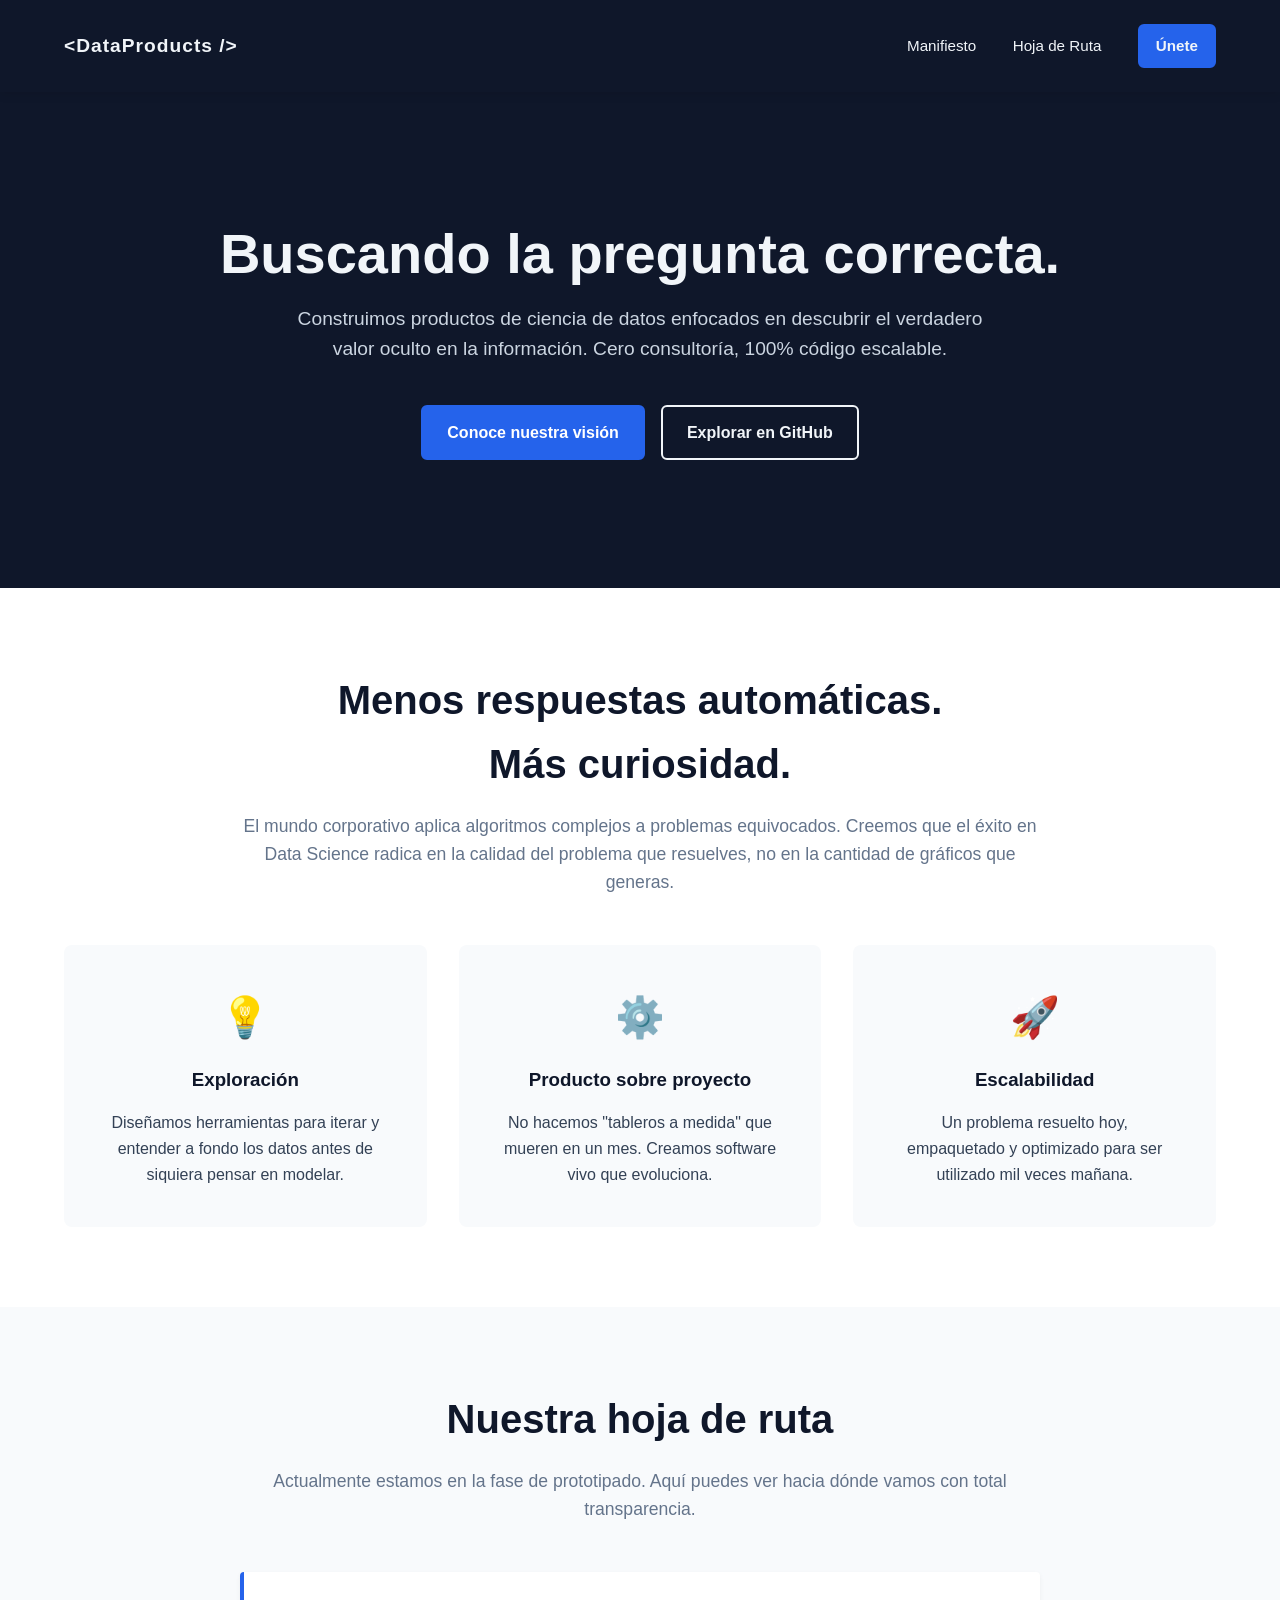
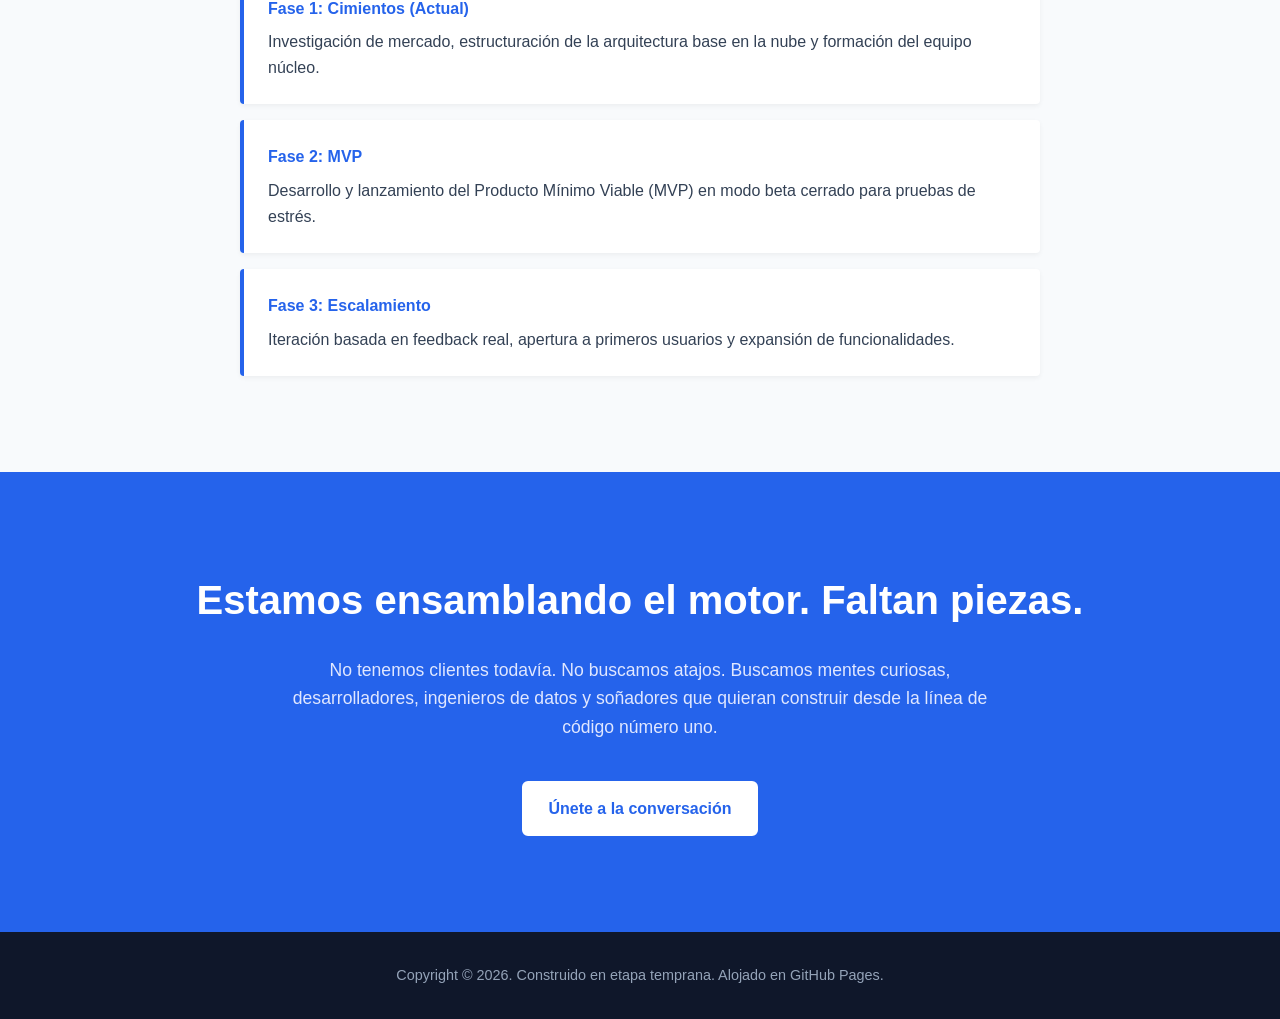
==== index.html @ c8edd6c8 "Add initial HTML structure for website Initial commit of the HTML structure for the Data Science Pro" ====
<!DOCTYPE html>
<html lang="es">
<head>
    <meta charset="UTF-8">
    <meta name="viewport" content="width=device-width, initial-scale=1.0">
    <title>Buscando la pregunta correcta | Data Science Products</title>
    <style>
        /* Variables de colores y fuentes */
        :root {
            --primary-color: #2563eb; /* Azul tech */
            --primary-hover: #1d4ed8;
            --dark-bg: #0f172a;
            --light-bg: #f8fafc;
            --text-main: #334155;
            --text-light: #f1f5f9;
            --font-family: 'Segoe UI', Roboto, Helvetica, Arial, sans-serif;
        }

        /* Reseteo básico */
        * {
            margin: 0;
            padding: 0;
            box-sizing: border-box;
        }

        body {
            font-family: var(--font-family);
            color: var(--text-main);
            line-height: 1.6;
            scroll-behavior: smooth;
        }

        /* Navegación */
        nav {
            display: flex;
            justify-content: space-between;
            align-items: center;
            padding: 1.5rem 5%;
            background-color: var(--dark-bg);
            color: var(--text-light);
            position: sticky;
            top: 0;
            z-index: 1000;
            box-shadow: 0 2px 10px rgba(0,0,0,0.1);
        }

        .logo {
            font-weight: 700;
            font-size: 1.2rem;
            letter-spacing: 1px;
        }

        .nav-links a {
            color: var(--text-light);
            text-decoration: none;
            margin-left: 2rem;
            font-size: 0.95rem;
            transition: color 0.3s ease;
        }

        .nav-links a:hover {
            color: var(--primary-color);
        }

        /* Botones */
        .btn {
            display: inline-block;
            padding: 0.8rem 1.5rem;
            border-radius: 6px;
            text-decoration: none;
            font-weight: 600;
            transition: all 0.3s ease;
        }

        .btn-primary {
            background-color: var(--primary-color);
            color: white;
            border: 2px solid var(--primary-color);
        }

        .btn-primary:hover {
            background-color: var(--primary-hover);
            border-color: var(--primary-hover);
        }

        .btn-outline {
            background-color: transparent;
            color: var(--text-light);
            border: 2px solid var(--text-light);
        }

        .btn-outline:hover {
            background-color: var(--text-light);
            color: var(--dark-bg);
        }

        /* Hero Section */
        .hero {
            background-color: var(--dark-bg);
            color: var(--text-light);
            padding: 8rem 5%;
            text-align: center;
        }

        .hero h1 {
            font-size: 3.5rem;
            margin-bottom: 1rem;
            line-height: 1.2;
        }

        .hero p {
            font-size: 1.2rem;
            color: #cbd5e1;
            max-width: 700px;
            margin: 0 auto 2.5rem;
        }

        .hero-buttons {
            display: flex;
            justify-content: center;
            gap: 1rem;
        }

        /* Secciones Generales */
        section {
            padding: 5rem 5%;
        }

        .section-title {
            text-align: center;
            font-size: 2.5rem;
            margin-bottom: 1rem;
            color: var(--dark-bg);
        }

        .section-subtitle {
            text-align: center;
            max-width: 800px;
            margin: 0 auto 3rem;
            font-size: 1.1rem;
            color: #64748b;
        }

        /* Manifiesto (Grid) */
        .manifiesto-bg {
            background-color: white;
        }

        .grid-3 {
            display: grid;
            grid-template-columns: repeat(auto-fit, minmax(280px, 1fr));
            gap: 2rem;
            max-width: 1200px;
            margin: 0 auto;
        }

        .card {
            background-color: var(--light-bg);
            padding: 2.5rem;
            border-radius: 8px;
            text-align: center;
            transition: transform 0.3s ease;
        }

        .card:hover {
            transform: translateY(-5px);
        }

        .card-icon {
            font-size: 2.5rem;
            margin-bottom: 1rem;
        }

        .card h3 {
            margin-bottom: 1rem;
            color: var(--dark-bg);
        }

        /* Roadmap */
        .roadmap-bg {
            background-color: var(--light-bg);
        }

        .roadmap-container {
            max-width: 800px;
            margin: 0 auto;
        }

        .roadmap-item {
            background: white;
            padding: 1.5rem;
            margin-bottom: 1rem;
            border-left: 4px solid var(--primary-color);
            border-radius: 4px;
            box-shadow: 0 2px 5px rgba(0,0,0,0.05);
        }

        .roadmap-item h4 {
            color: var(--primary-color);
            margin-bottom: 0.5rem;
        }

        /* Unete / CTA Final */
        .unete {
            background-color: var(--primary-color);
            color: white;
            text-align: center;
            padding: 6rem 5%;
        }

        .unete h2 {
            font-size: 2.5rem;
            margin-bottom: 1.5rem;
            color: white;
        }

        .unete p {
            max-width: 700px;
            margin: 0 auto 2.5rem;
            font-size: 1.1rem;
            color: #e0e7ff;
        }

        .btn-white {
            background-color: white;
            color: var(--primary-color);
            border: 2px solid white;
        }

        .btn-white:hover {
            background-color: transparent;
            color: white;
        }

        /* Footer */
        footer {
            background-color: var(--dark-bg);
            color: #94a3b8;
            text-align: center;
            padding: 2rem 5%;
            font-size: 0.9rem;
        }

        /* Responsividad básica */
        @media (max-width: 768px) {
            .hero h1 { font-size: 2.5rem; }
            .nav-links { display: none; /* Simplificado para móvil en esta versión base */ }
            .hero-buttons { flex-direction: column; }
        }
    </style>
</head>
<body>

    <nav>
        <div class="logo">&lt;DataProducts /&gt;</div>
        <div class="nav-links">
            <a href="#manifiesto">Manifiesto</a>
            <a href="#roadmap">Hoja de Ruta</a>
            <a href="#unete" class="btn btn-primary" style="margin-left: 2rem; padding: 0.5rem 1rem;">Únete</a>
        </div>
    </nav>

    <header class="hero">
        <h1>Buscando la pregunta correcta.</h1>
        <p>Construimos productos de ciencia de datos enfocados en descubrir el verdadero valor oculto en la información. Cero consultoría, 100% código escalable.</p>
        <div class="hero-buttons">
            <a href="#manifiesto" class="btn btn-primary">Conoce nuestra visión</a>
            <a href="https://github.com/TU_USUARIO" target="_blank" class="btn btn-outline">Explorar en GitHub</a>
        </div>
    </header>

    <section id="manifiesto" class="manifiesto-bg">
        <h2 class="section-title">Menos respuestas automáticas.<br>Más curiosidad.</h2>
        <p class="section-subtitle">El mundo corporativo aplica algoritmos complejos a problemas equivocados. Creemos que el éxito en Data Science radica en la calidad del problema que resuelves, no en la cantidad de gráficos que generas.</p>
        
        <div class="grid-3">
            <div class="card">
                <div class="card-icon">💡</div>
                <h3>Exploración</h3>
                <p>Diseñamos herramientas para iterar y entender a fondo los datos antes de siquiera pensar en modelar.</p>
            </div>
            <div class="card">
                <div class="card-icon">⚙️</div>
                <h3>Producto sobre proyecto</h3>
                <p>No hacemos "tableros a medida" que mueren en un mes. Creamos software vivo que evoluciona.</p>
            </div>
            <div class="card">
                <div class="card-icon">🚀</div>
                <h3>Escalabilidad</h3>
                <p>Un problema resuelto hoy, empaquetado y optimizado para ser utilizado mil veces mañana.</p>
            </div>
        </div>
    </section>

    <section id="roadmap" class="roadmap-bg">
        <h2 class="section-title">Nuestra hoja de ruta</h2>
        <p class="section-subtitle">Actualmente estamos en la fase de prototipado. Aquí puedes ver hacia dónde vamos con total transparencia.</p>
        
        <div class="roadmap-container">
            <div class="roadmap-item">
                <h4>Fase 1: Cimientos (Actual)</h4>
                <p>Investigación de mercado, estructuración de la arquitectura base en la nube y formación del equipo núcleo.</p>
            </div>
            <div class="roadmap-item">
                <h4>Fase 2: MVP</h4>
                <p>Desarrollo y lanzamiento del Producto Mínimo Viable (MVP) en modo beta cerrado para pruebas de estrés.</p>
            </div>
            <div class="roadmap-item">
                <h4>Fase 3: Escalamiento</h4>
                <p>Iteración basada en feedback real, apertura a primeros usuarios y expansión de funcionalidades.</p>
            </div>
        </div>
    </section>

    <section id="unete" class="unete">
        <h2>Estamos ensamblando el motor. Faltan piezas.</h2>
        <p>No tenemos clientes todavía. No buscamos atajos. Buscamos mentes curiosas, desarrolladores, ingenieros de datos y soñadores que quieran construir desde la línea de código número uno.</p>
        <a href="mailto:tu-correo@ejemplo.com" class="btn btn-white">Únete a la conversación</a>
    </section>

    <footer>
        <p>Copyright &copy; 2026. Construido en etapa temprana. Alojado en GitHub Pages.</p>
    </footer>

</body>
</html>
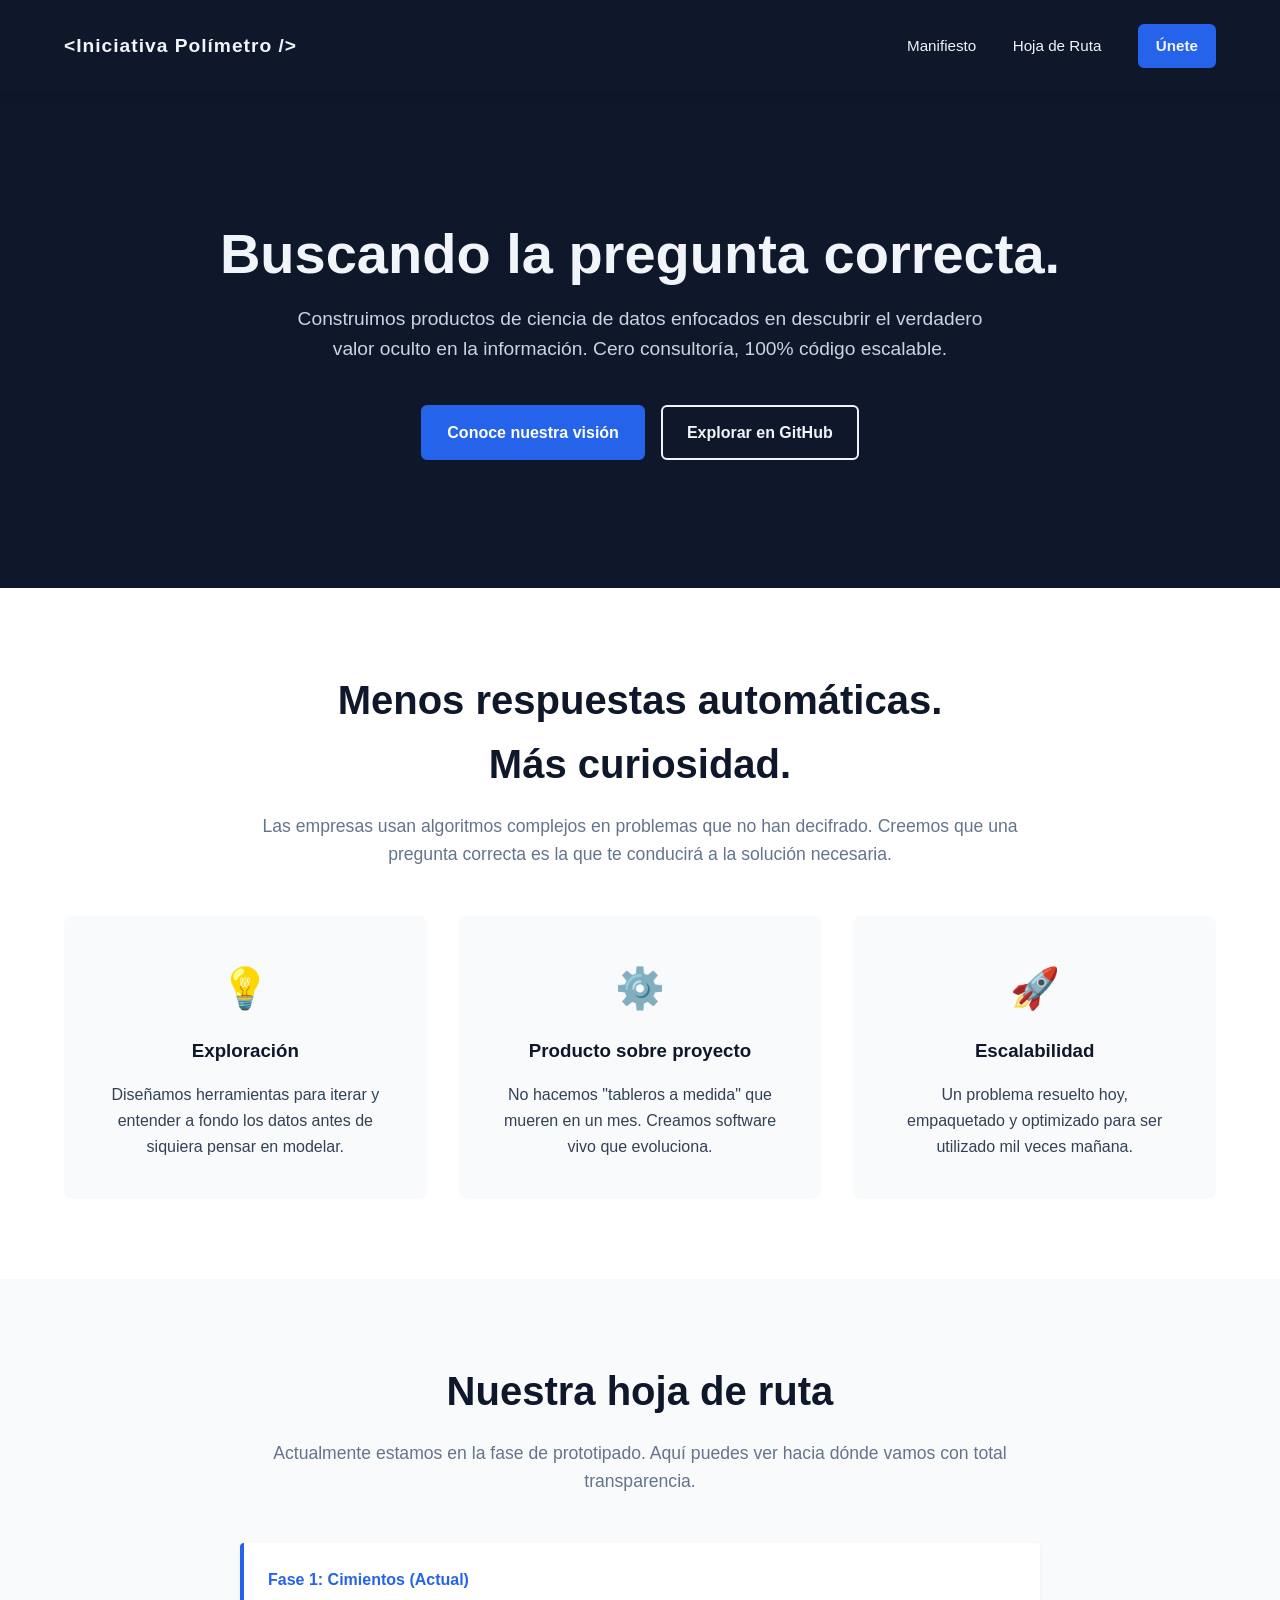
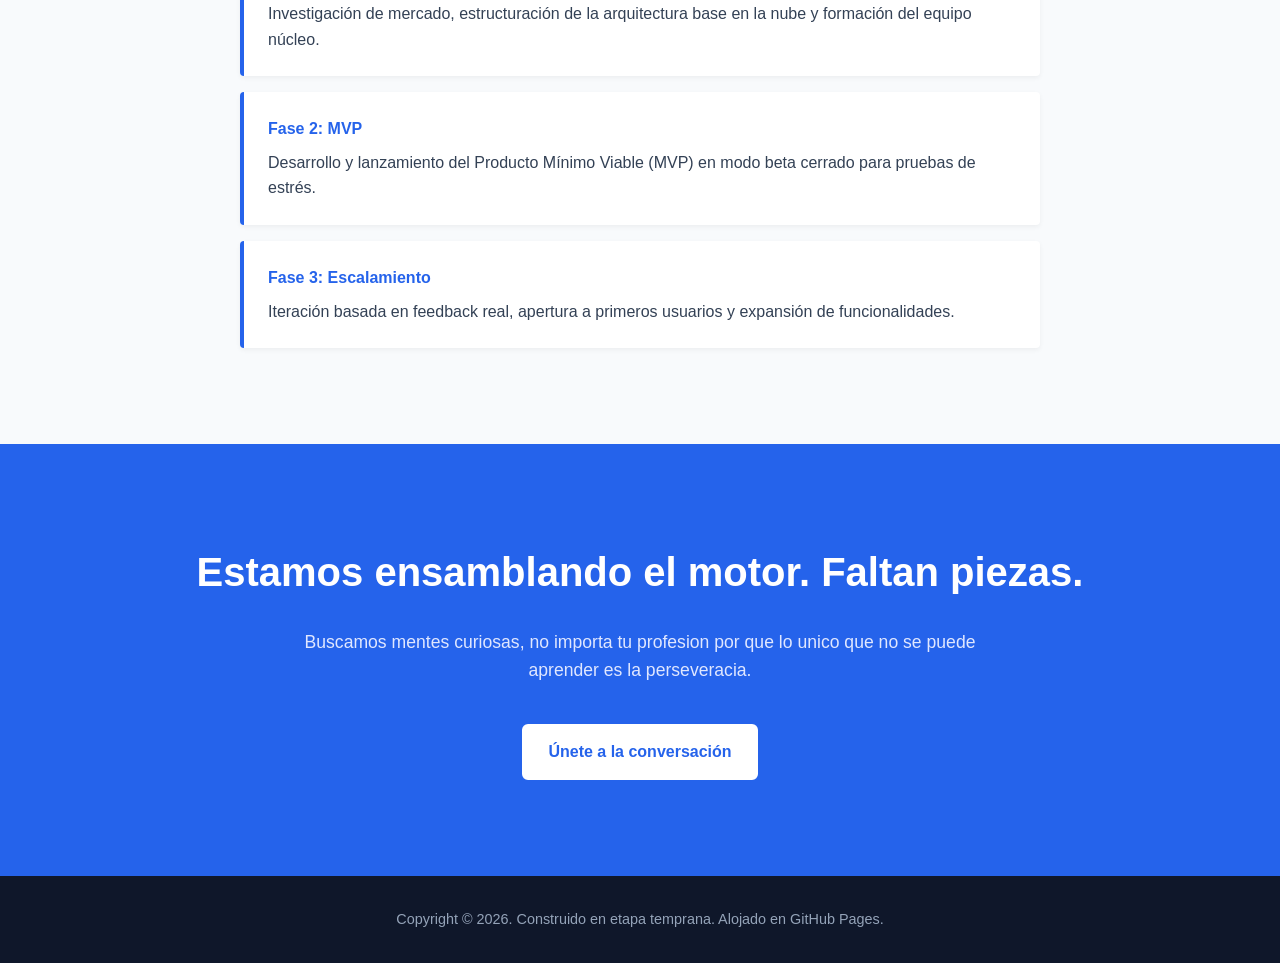
==== commit 8f405ecf: "Revise content in index.html for clarity Updated text in the logo and sections to improve clarity an" ====
--- a/index.html
+++ b/index.html
@@ -252,7 +252,7 @@
 <body>
 
     <nav>
-        <div class="logo">&lt;DataProducts /&gt;</div>
+        <div class="logo">&lt;Iniciativa Pol&iacutemetro /&gt;</div>
         <div class="nav-links">
             <a href="#manifiesto">Manifiesto</a>
             <a href="#roadmap">Hoja de Ruta</a>
@@ -271,7 +271,7 @@
 
     <section id="manifiesto" class="manifiesto-bg">
         <h2 class="section-title">Menos respuestas automáticas.<br>Más curiosidad.</h2>
-        <p class="section-subtitle">El mundo corporativo aplica algoritmos complejos a problemas equivocados. Creemos que el éxito en Data Science radica en la calidad del problema que resuelves, no en la cantidad de gráficos que generas.</p>
+        <p class="section-subtitle">Las empresas usan algoritmos complejos en problemas que no han decifrado. Creemos que una pregunta correcta es la que te conducirá a la solución necesaria.</p>
         
         <div class="grid-3">
             <div class="card">
@@ -314,7 +314,7 @@
 
     <section id="unete" class="unete">
         <h2>Estamos ensamblando el motor. Faltan piezas.</h2>
-        <p>No tenemos clientes todavía. No buscamos atajos. Buscamos mentes curiosas, desarrolladores, ingenieros de datos y soñadores que quieran construir desde la línea de código número uno.</p>
+        <p>Buscamos mentes curiosas, no importa tu profesion por que lo unico que no se puede aprender es la perseveracia.</p>
         <a href="mailto:tu-correo@ejemplo.com" class="btn btn-white">Únete a la conversación</a>
     </section>
 
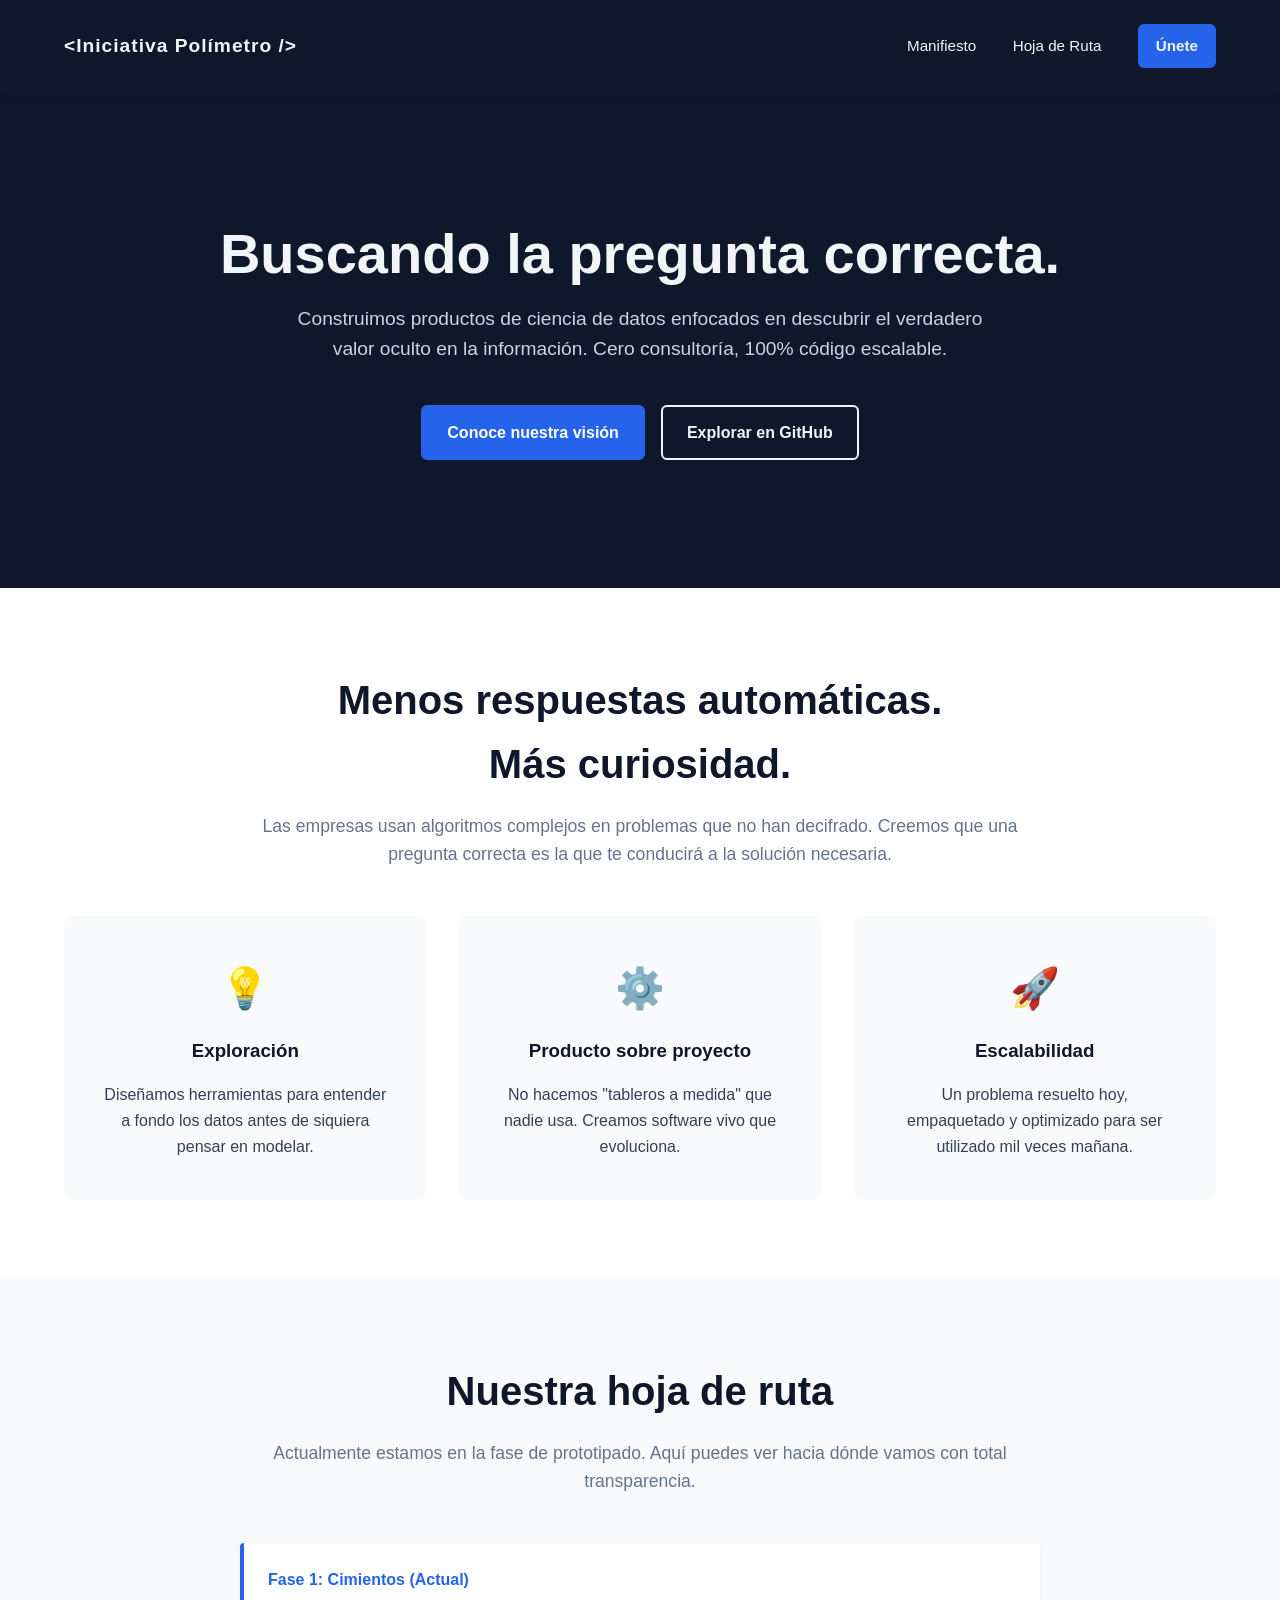
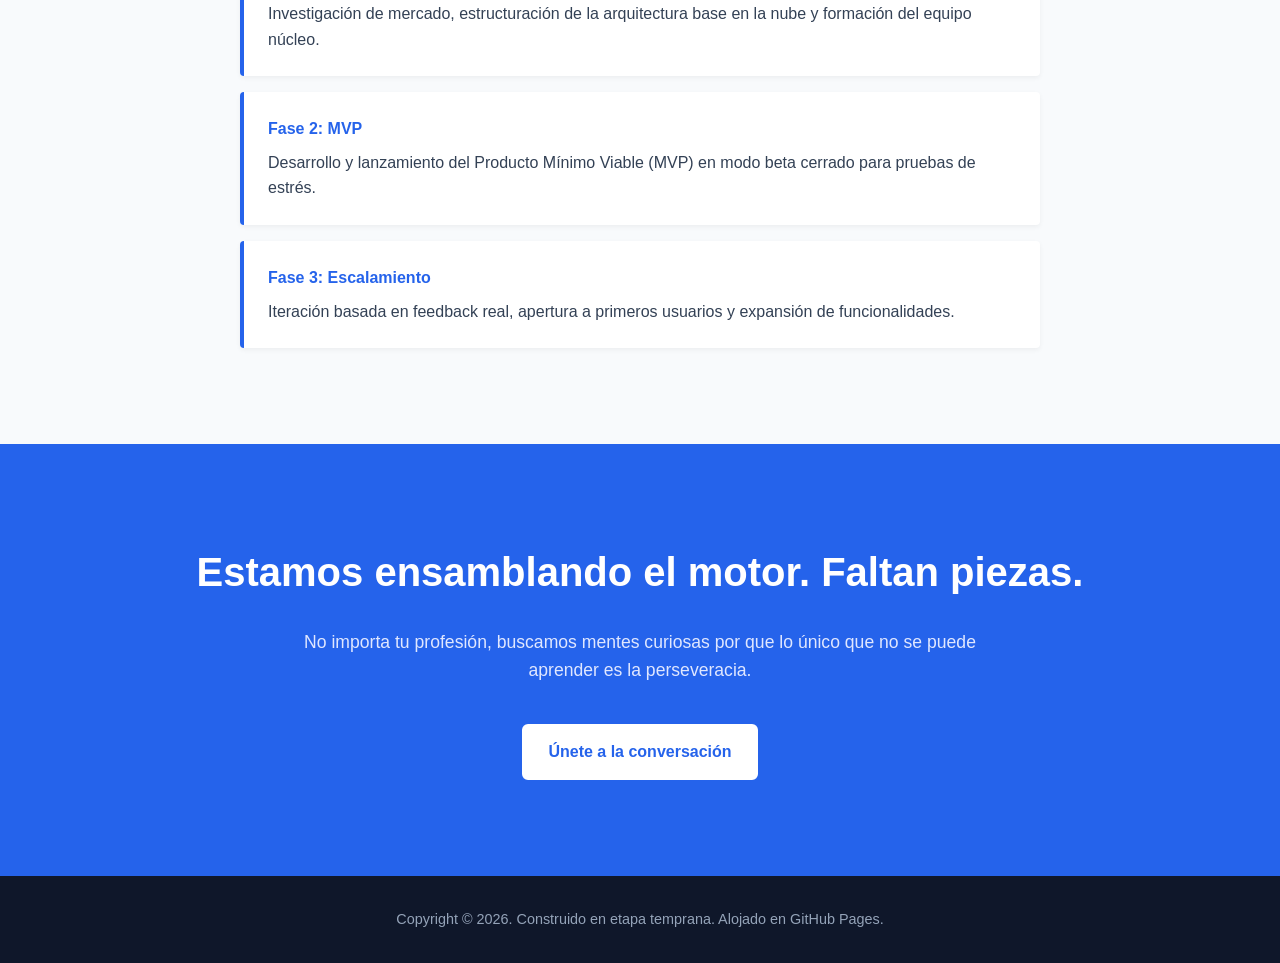
==== commit 40b96659: "Refine text in index.html for clarity and accuracy" ====
--- a/index.html
+++ b/index.html
@@ -1,6 +1,18 @@
 <!DOCTYPE html>
 <html lang="es">
 <head>
+
+<!-- Google tag (gtag.js) -->
+<script async src="https://www.googletagmanager.com/gtag/js?id=G-HH0W14NTWF"></script>
+<script>
+  window.dataLayer = window.dataLayer || [];
+  function gtag(){dataLayer.push(arguments);}
+  gtag('js', new Date());
+
+  gtag('config', 'G-HH0W14NTWF');
+</script>
+
+    
     <meta charset="UTF-8">
     <meta name="viewport" content="width=device-width, initial-scale=1.0">
     <title>Buscando la pregunta correcta | Data Science Products</title>
@@ -277,12 +289,12 @@
             <div class="card">
                 <div class="card-icon">💡</div>
                 <h3>Exploración</h3>
-                <p>Diseñamos herramientas para iterar y entender a fondo los datos antes de siquiera pensar en modelar.</p>
+                <p>Diseñamos herramientas para entender a fondo los datos antes de siquiera pensar en modelar.</p>
             </div>
             <div class="card">
                 <div class="card-icon">⚙️</div>
                 <h3>Producto sobre proyecto</h3>
-                <p>No hacemos "tableros a medida" que mueren en un mes. Creamos software vivo que evoluciona.</p>
+                <p>No hacemos "tableros a medida" que nadie usa. Creamos software vivo que evoluciona.</p>
             </div>
             <div class="card">
                 <div class="card-icon">🚀</div>
@@ -314,8 +326,8 @@
 
     <section id="unete" class="unete">
         <h2>Estamos ensamblando el motor. Faltan piezas.</h2>
-        <p>Buscamos mentes curiosas, no importa tu profesion por que lo unico que no se puede aprender es la perseveracia.</p>
-        <a href="mailto:tu-correo@ejemplo.com" class="btn btn-white">Únete a la conversación</a>
+        <p>No importa tu profesión, buscamos mentes curiosas por que lo único que no se puede aprender es la perseveracia.</p>
+        <a href="mailto:iniciativa.polimetro@gmail.com" class="btn btn-white">Únete a la conversación</a>
     </section>
 
     <footer>
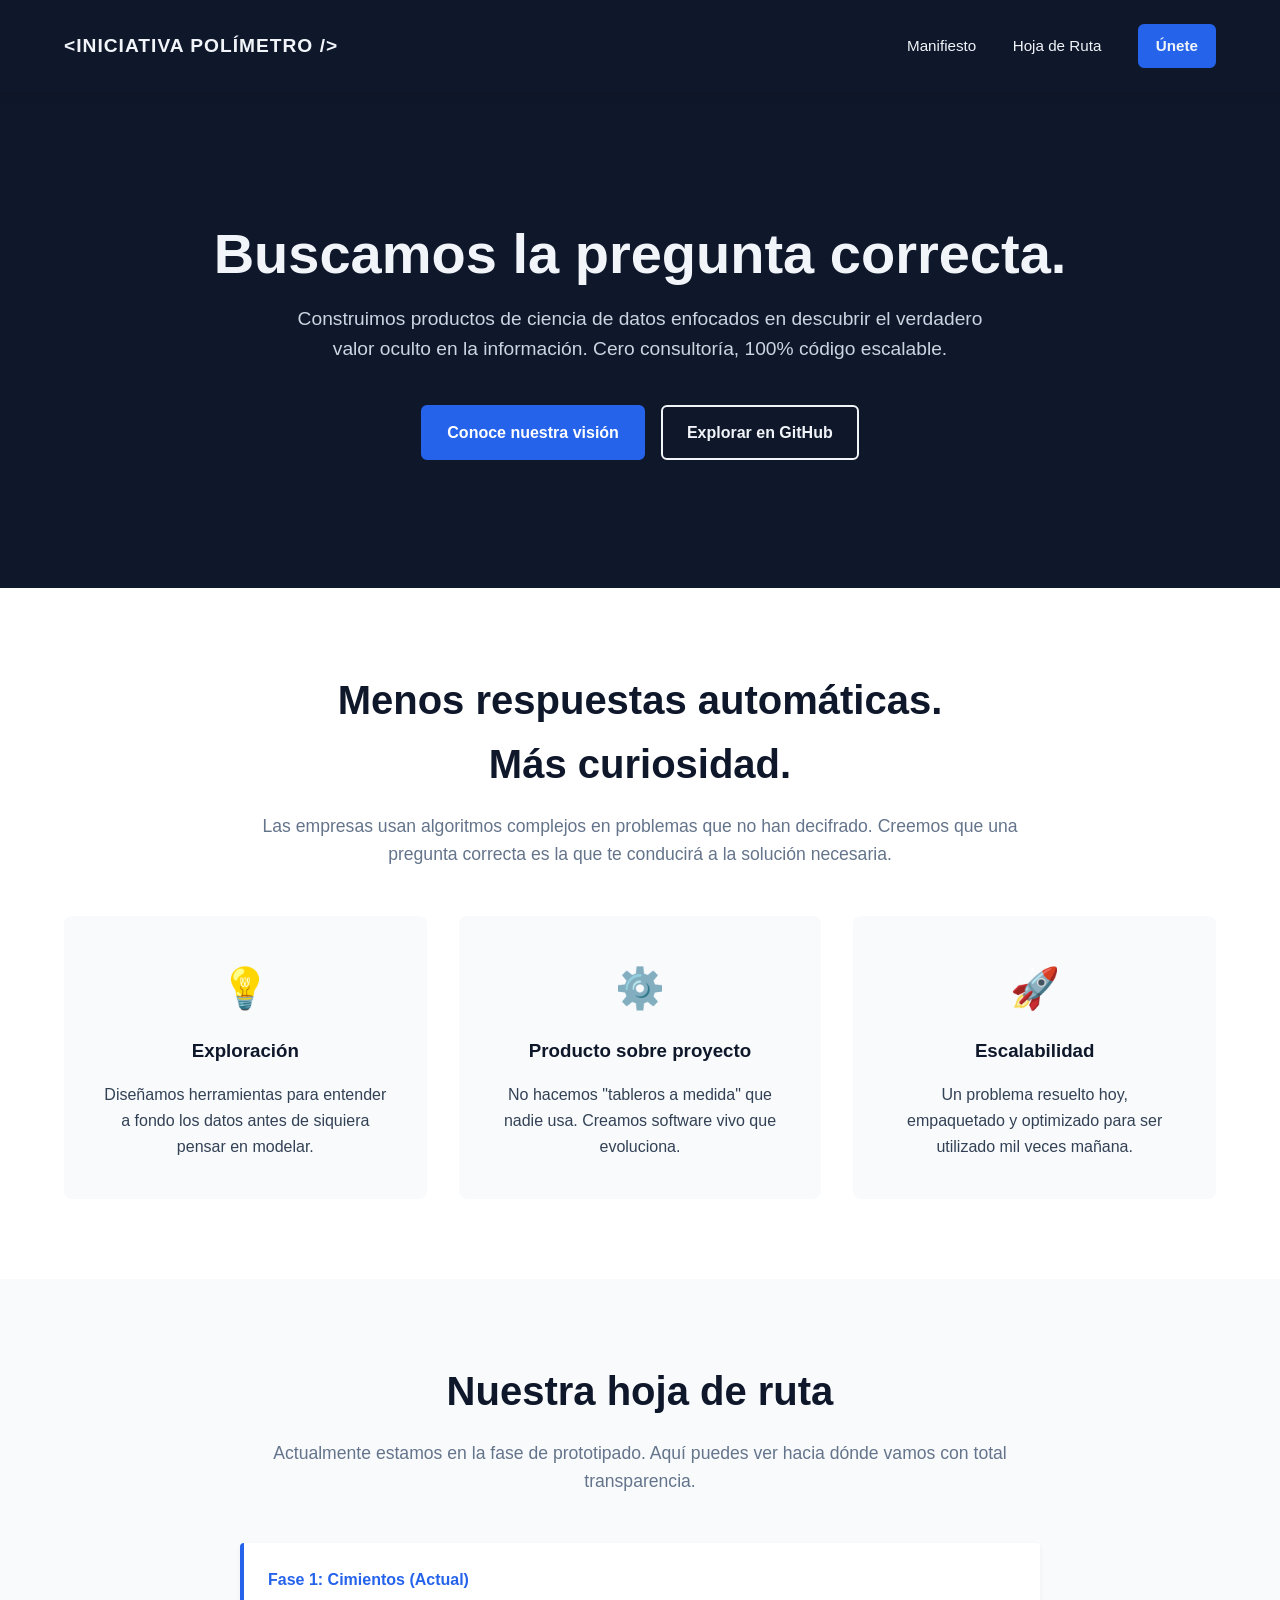
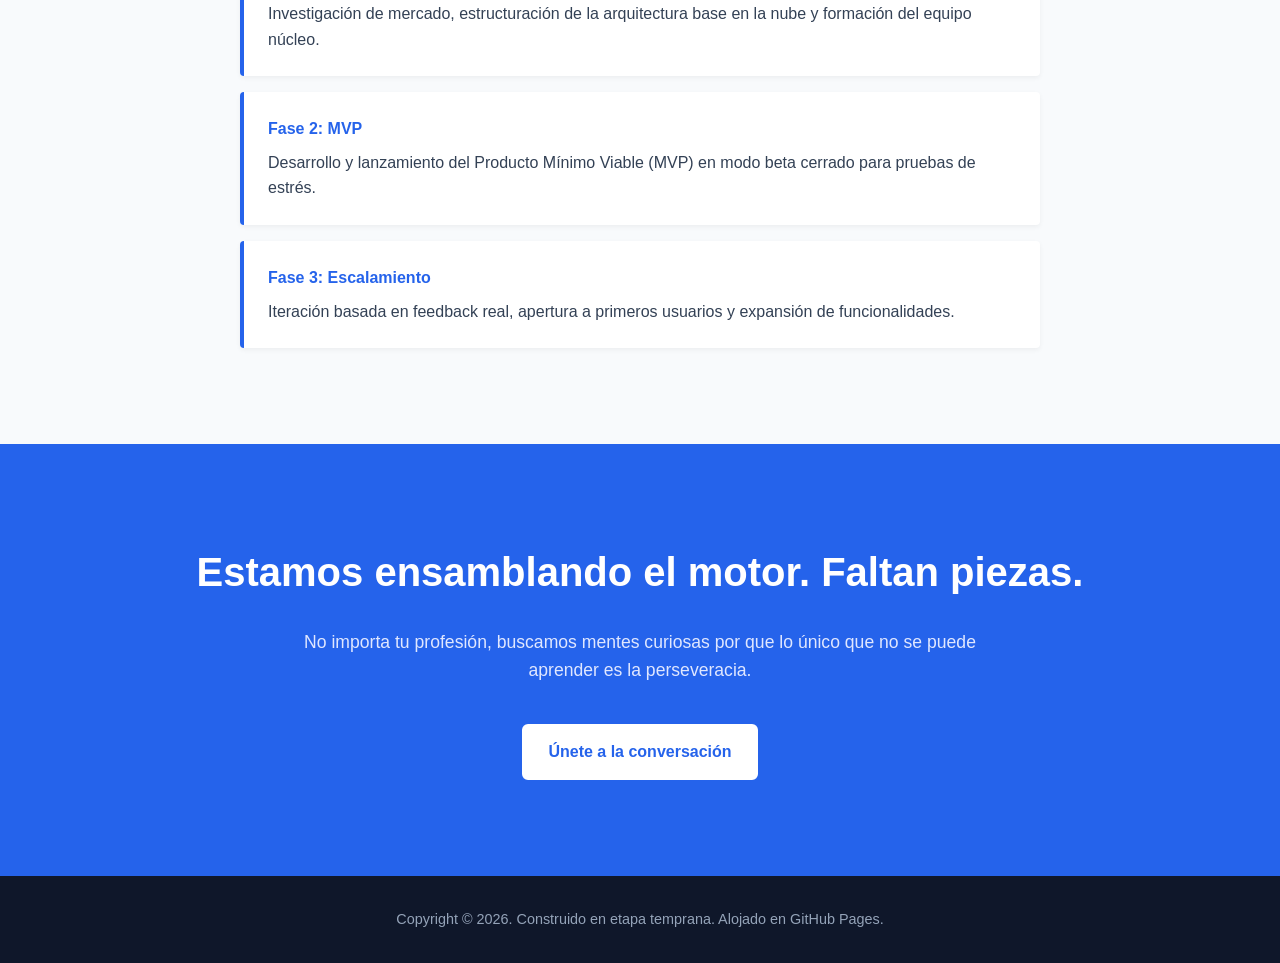
==== commit 167708e6: "Update logo text and header message" ====
--- a/index.html
+++ b/index.html
@@ -264,7 +264,7 @@
 <body>
 
     <nav>
-        <div class="logo">&lt;Iniciativa Pol&iacutemetro /&gt;</div>
+        <div class="logo">&lt;INICIATIVA POLÍMETRO /&gt;</div>
         <div class="nav-links">
             <a href="#manifiesto">Manifiesto</a>
             <a href="#roadmap">Hoja de Ruta</a>
@@ -273,7 +273,7 @@
     </nav>
 
     <header class="hero">
-        <h1>Buscando la pregunta correcta.</h1>
+        <h1>Buscamos la pregunta correcta.</h1>
         <p>Construimos productos de ciencia de datos enfocados en descubrir el verdadero valor oculto en la información. Cero consultoría, 100% código escalable.</p>
         <div class="hero-buttons">
             <a href="#manifiesto" class="btn btn-primary">Conoce nuestra visión</a>
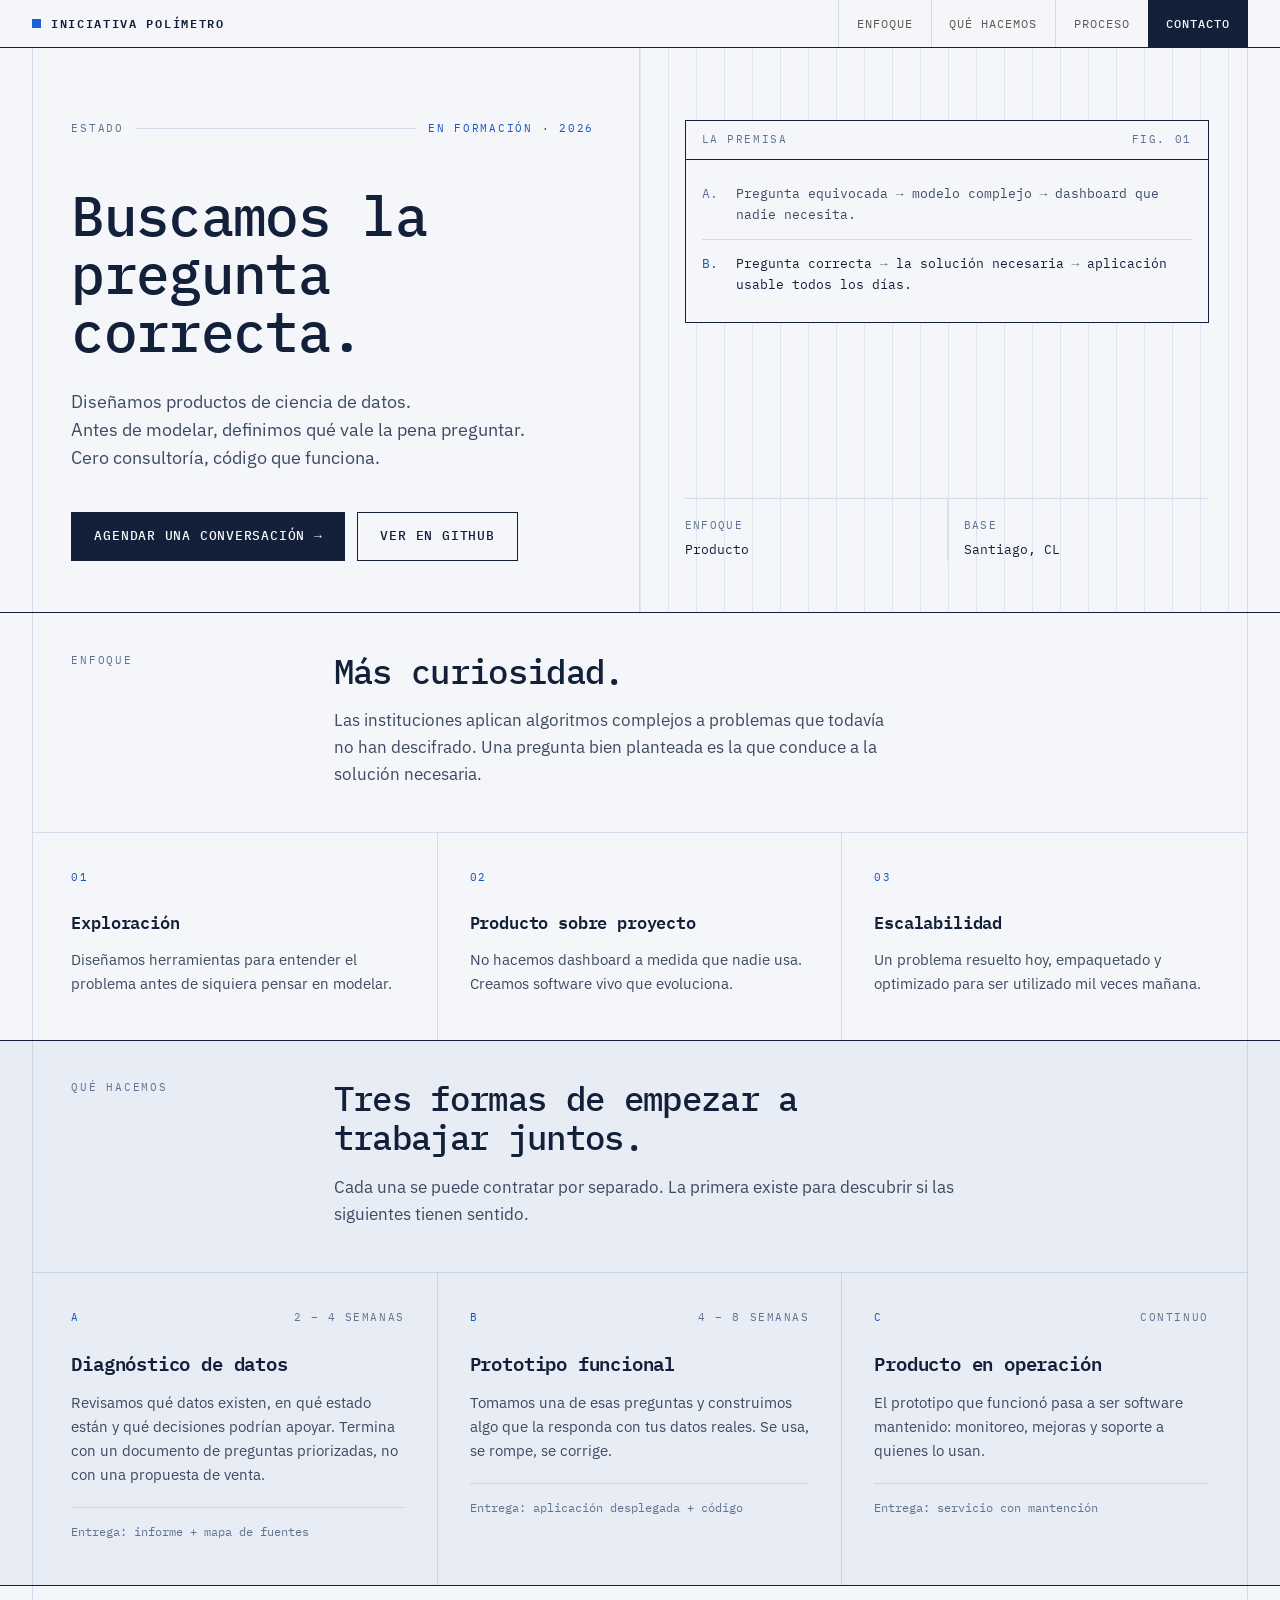
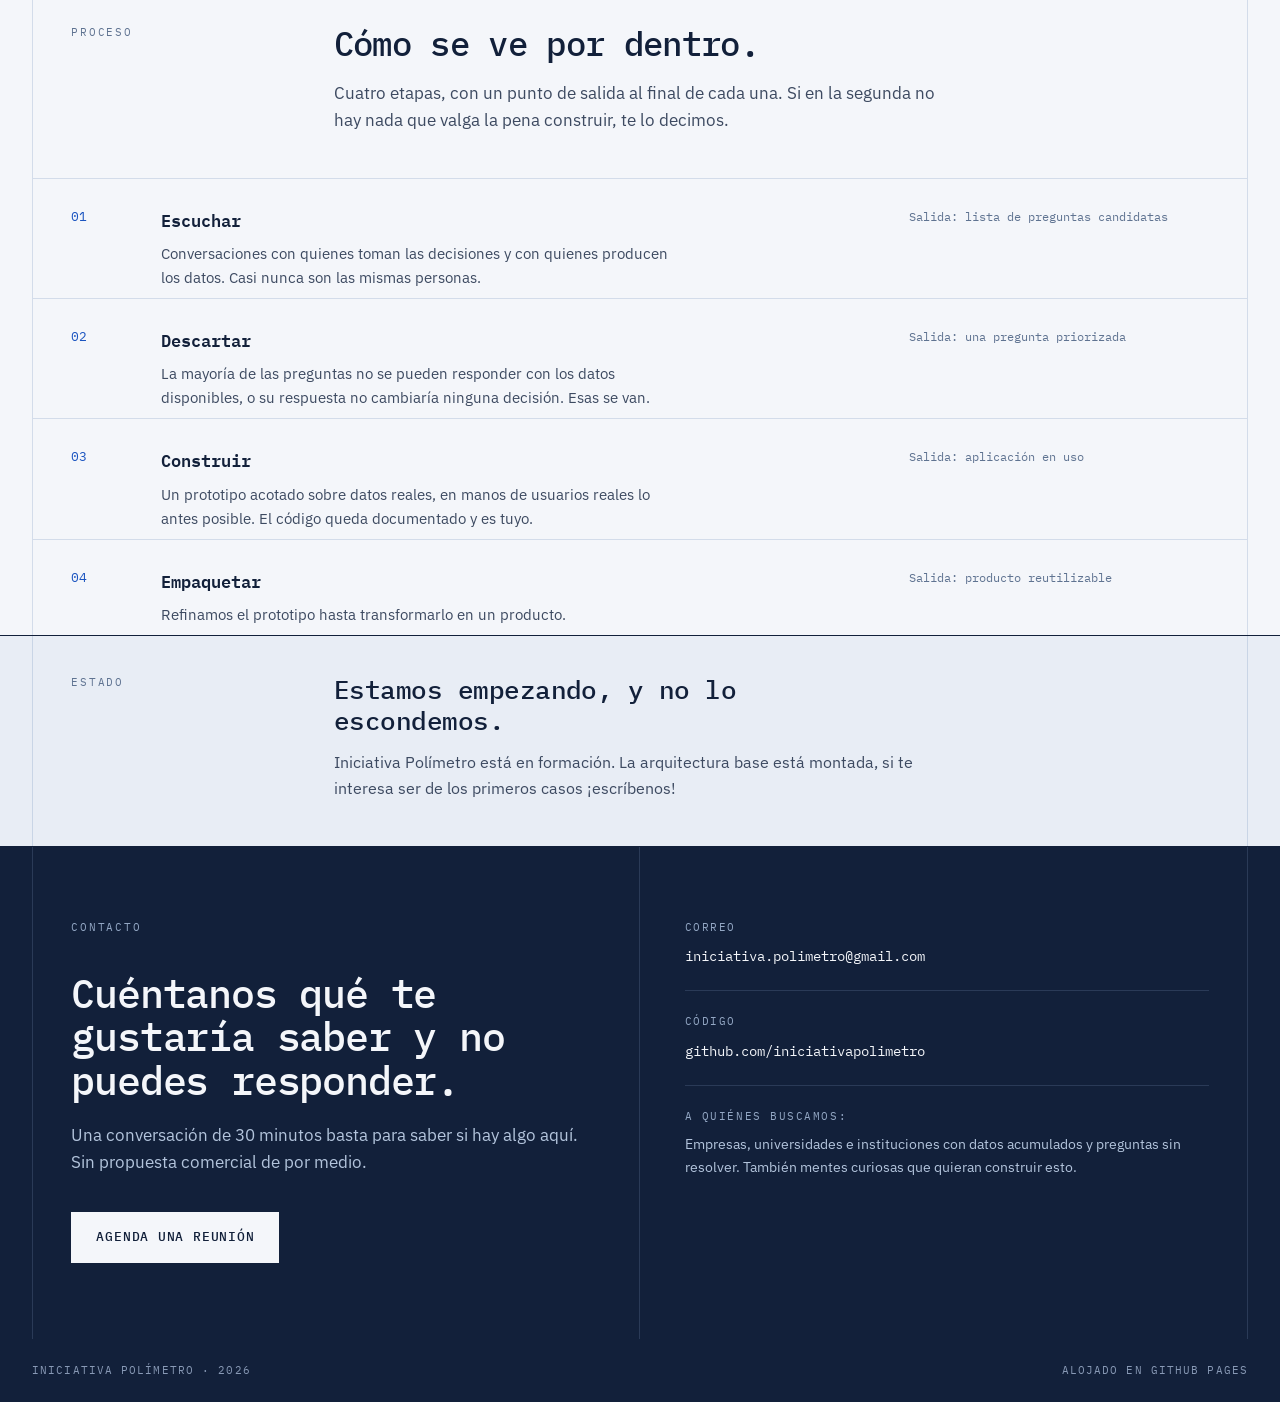
==== commit 780b3644: "Cambio de versión" ====
--- a/index.html
+++ b/index.html
@@ -1,338 +1,399 @@
 <!DOCTYPE html>
-<html lang="es">
+<html>
 <head>
-
-<!-- Google tag (gtag.js) -->
-<script async src="https://www.googletagmanager.com/gtag/js?id=G-HH0W14NTWF"></script>
-<script>
-  window.dataLayer = window.dataLayer || [];
-  function gtag(){dataLayer.push(arguments);}
-  gtag('js', new Date());
-
-  gtag('config', 'G-HH0W14NTWF');
-</script>
-
-    
-    <meta charset="UTF-8">
-    <meta name="viewport" content="width=device-width, initial-scale=1.0">
-    <title>Buscando la pregunta correcta | Data Science Products</title>
-    <style>
-        /* Variables de colores y fuentes */
-        :root {
-            --primary-color: #2563eb; /* Azul tech */
-            --primary-hover: #1d4ed8;
-            --dark-bg: #0f172a;
-            --light-bg: #f8fafc;
-            --text-main: #334155;
-            --text-light: #f1f5f9;
-            --font-family: 'Segoe UI', Roboto, Helvetica, Arial, sans-serif;
-        }
-
-        /* Reseteo básico */
-        * {
-            margin: 0;
-            padding: 0;
-            box-sizing: border-box;
-        }
-
-        body {
-            font-family: var(--font-family);
-            color: var(--text-main);
-            line-height: 1.6;
-            scroll-behavior: smooth;
-        }
-
-        /* Navegación */
-        nav {
-            display: flex;
-            justify-content: space-between;
-            align-items: center;
-            padding: 1.5rem 5%;
-            background-color: var(--dark-bg);
-            color: var(--text-light);
-            position: sticky;
-            top: 0;
-            z-index: 1000;
-            box-shadow: 0 2px 10px rgba(0,0,0,0.1);
-        }
-
-        .logo {
-            font-weight: 700;
-            font-size: 1.2rem;
-            letter-spacing: 1px;
-        }
-
-        .nav-links a {
-            color: var(--text-light);
-            text-decoration: none;
-            margin-left: 2rem;
-            font-size: 0.95rem;
-            transition: color 0.3s ease;
-        }
-
-        .nav-links a:hover {
-            color: var(--primary-color);
-        }
-
-        /* Botones */
-        .btn {
-            display: inline-block;
-            padding: 0.8rem 1.5rem;
-            border-radius: 6px;
-            text-decoration: none;
-            font-weight: 600;
-            transition: all 0.3s ease;
-        }
-
-        .btn-primary {
-            background-color: var(--primary-color);
-            color: white;
-            border: 2px solid var(--primary-color);
-        }
-
-        .btn-primary:hover {
-            background-color: var(--primary-hover);
-            border-color: var(--primary-hover);
-        }
-
-        .btn-outline {
-            background-color: transparent;
-            color: var(--text-light);
-            border: 2px solid var(--text-light);
-        }
-
-        .btn-outline:hover {
-            background-color: var(--text-light);
-            color: var(--dark-bg);
-        }
-
-        /* Hero Section */
-        .hero {
-            background-color: var(--dark-bg);
-            color: var(--text-light);
-            padding: 8rem 5%;
-            text-align: center;
-        }
-
-        .hero h1 {
-            font-size: 3.5rem;
-            margin-bottom: 1rem;
-            line-height: 1.2;
-        }
-
-        .hero p {
-            font-size: 1.2rem;
-            color: #cbd5e1;
-            max-width: 700px;
-            margin: 0 auto 2.5rem;
-        }
-
-        .hero-buttons {
-            display: flex;
-            justify-content: center;
-            gap: 1rem;
-        }
-
-        /* Secciones Generales */
-        section {
-            padding: 5rem 5%;
-        }
-
-        .section-title {
-            text-align: center;
-            font-size: 2.5rem;
-            margin-bottom: 1rem;
-            color: var(--dark-bg);
-        }
-
-        .section-subtitle {
-            text-align: center;
-            max-width: 800px;
-            margin: 0 auto 3rem;
-            font-size: 1.1rem;
-            color: #64748b;
-        }
-
-        /* Manifiesto (Grid) */
-        .manifiesto-bg {
-            background-color: white;
-        }
-
-        .grid-3 {
-            display: grid;
-            grid-template-columns: repeat(auto-fit, minmax(280px, 1fr));
-            gap: 2rem;
-            max-width: 1200px;
-            margin: 0 auto;
-        }
-
-        .card {
-            background-color: var(--light-bg);
-            padding: 2.5rem;
-            border-radius: 8px;
-            text-align: center;
-            transition: transform 0.3s ease;
-        }
-
-        .card:hover {
-            transform: translateY(-5px);
-        }
-
-        .card-icon {
-            font-size: 2.5rem;
-            margin-bottom: 1rem;
-        }
-
-        .card h3 {
-            margin-bottom: 1rem;
-            color: var(--dark-bg);
-        }
-
-        /* Roadmap */
-        .roadmap-bg {
-            background-color: var(--light-bg);
-        }
-
-        .roadmap-container {
-            max-width: 800px;
-            margin: 0 auto;
-        }
-
-        .roadmap-item {
-            background: white;
-            padding: 1.5rem;
-            margin-bottom: 1rem;
-            border-left: 4px solid var(--primary-color);
-            border-radius: 4px;
-            box-shadow: 0 2px 5px rgba(0,0,0,0.05);
-        }
-
-        .roadmap-item h4 {
-            color: var(--primary-color);
-            margin-bottom: 0.5rem;
-        }
-
-        /* Unete / CTA Final */
-        .unete {
-            background-color: var(--primary-color);
-            color: white;
-            text-align: center;
-            padding: 6rem 5%;
-        }
-
-        .unete h2 {
-            font-size: 2.5rem;
-            margin-bottom: 1.5rem;
-            color: white;
-        }
-
-        .unete p {
-            max-width: 700px;
-            margin: 0 auto 2.5rem;
-            font-size: 1.1rem;
-            color: #e0e7ff;
-        }
-
-        .btn-white {
-            background-color: white;
-            color: var(--primary-color);
-            border: 2px solid white;
-        }
-
-        .btn-white:hover {
-            background-color: transparent;
-            color: white;
-        }
-
-        /* Footer */
-        footer {
-            background-color: var(--dark-bg);
-            color: #94a3b8;
-            text-align: center;
-            padding: 2rem 5%;
-            font-size: 0.9rem;
-        }
-
-        /* Responsividad básica */
-        @media (max-width: 768px) {
-            .hero h1 { font-size: 2.5rem; }
-            .nav-links { display: none; /* Simplificado para móvil en esta versión base */ }
-            .hero-buttons { flex-direction: column; }
-        }
-    </style>
+  <meta charset="utf-8">
+  <title>Iniciativa Polímetro — Buscamos la pregunta correcta</title>
+  <style>
+    * { margin: 0; padding: 0; box-sizing: border-box; }
+    body { background: #12203a; display: flex; align-items: center; justify-content: center; min-height: 100vh; font-family: -apple-system, BlinkMacSystemFont, sans-serif; }
+    #__bundler_loading { position: fixed; bottom: 20px; right: 20px; font: 13px/1.4 -apple-system, BlinkMacSystemFont, sans-serif; color: #666; background: #fff; padding: 8px 14px; border-radius: 8px; box-shadow: 0 1px 4px rgba(0,0,0,0.12); z-index: 10000; }
+    #__bundler_thumbnail { position: fixed; inset: 0; width: 100%; height: 100%; display: flex; align-items: center; justify-content: center; background: #12203a; z-index: 9999; }
+    #__bundler_thumbnail svg { width: 100%; height: 100%; object-fit: contain; }
+    #__bundler_placeholder { color: #999; font-size: 14px; }
+  </style>
+  <noscript>
+    <style>#__bundler_loading { display: none; }</style>
+    <div style="position:fixed;bottom:12px;left:12px;font:13px/1.4 -apple-system,BlinkMacSystemFont,sans-serif;color:#999;background:rgba(255,255,255,0.9);padding:6px 12px;border-radius:6px;box-shadow:0 1px 4px rgba(0,0,0,0.08);z-index:10000;">
+      This page requires JavaScript to display.
+    </div>
+  </noscript>
 </head>
 <body>
-
-    <nav>
-        <div class="logo">&lt;INICIATIVA POLÍMETRO /&gt;</div>
-        <div class="nav-links">
-            <a href="#manifiesto">Manifiesto</a>
-            <a href="#roadmap">Hoja de Ruta</a>
-            <a href="#unete" class="btn btn-primary" style="margin-left: 2rem; padding: 0.5rem 1rem;">Únete</a>
-        </div>
-    </nav>
-
-    <header class="hero">
-        <h1>Buscamos la pregunta correcta.</h1>
-        <p>Construimos productos de ciencia de datos enfocados en descubrir el verdadero valor oculto en la información. Cero consultoría, 100% código escalable.</p>
-        <div class="hero-buttons">
-            <a href="#manifiesto" class="btn btn-primary">Conoce nuestra visión</a>
-            <a href="https://github.com/TU_USUARIO" target="_blank" class="btn btn-outline">Explorar en GitHub</a>
-        </div>
-    </header>
-
-    <section id="manifiesto" class="manifiesto-bg">
-        <h2 class="section-title">Menos respuestas automáticas.<br>Más curiosidad.</h2>
-        <p class="section-subtitle">Las empresas usan algoritmos complejos en problemas que no han decifrado. Creemos que una pregunta correcta es la que te conducirá a la solución necesaria.</p>
-        
-        <div class="grid-3">
-            <div class="card">
-                <div class="card-icon">💡</div>
-                <h3>Exploración</h3>
-                <p>Diseñamos herramientas para entender a fondo los datos antes de siquiera pensar en modelar.</p>
-            </div>
-            <div class="card">
-                <div class="card-icon">⚙️</div>
-                <h3>Producto sobre proyecto</h3>
-                <p>No hacemos "tableros a medida" que nadie usa. Creamos software vivo que evoluciona.</p>
-            </div>
-            <div class="card">
-                <div class="card-icon">🚀</div>
-                <h3>Escalabilidad</h3>
-                <p>Un problema resuelto hoy, empaquetado y optimizado para ser utilizado mil veces mañana.</p>
-            </div>
-        </div>
-    </section>
-
-    <section id="roadmap" class="roadmap-bg">
-        <h2 class="section-title">Nuestra hoja de ruta</h2>
-        <p class="section-subtitle">Actualmente estamos en la fase de prototipado. Aquí puedes ver hacia dónde vamos con total transparencia.</p>
-        
-        <div class="roadmap-container">
-            <div class="roadmap-item">
-                <h4>Fase 1: Cimientos (Actual)</h4>
-                <p>Investigación de mercado, estructuración de la arquitectura base en la nube y formación del equipo núcleo.</p>
-            </div>
-            <div class="roadmap-item">
-                <h4>Fase 2: MVP</h4>
-                <p>Desarrollo y lanzamiento del Producto Mínimo Viable (MVP) en modo beta cerrado para pruebas de estrés.</p>
-            </div>
-            <div class="roadmap-item">
-                <h4>Fase 3: Escalamiento</h4>
-                <p>Iteración basada en feedback real, apertura a primeros usuarios y expansión de funcionalidades.</p>
-            </div>
-        </div>
-    </section>
-
-    <section id="unete" class="unete">
-        <h2>Estamos ensamblando el motor. Faltan piezas.</h2>
-        <p>No importa tu profesión, buscamos mentes curiosas por que lo único que no se puede aprender es la perseveracia.</p>
-        <a href="mailto:iniciativa.polimetro@gmail.com" class="btn btn-white">Únete a la conversación</a>
-    </section>
-
-    <footer>
-        <p>Copyright &copy; 2026. Construido en etapa temprana. Alojado en GitHub Pages.</p>
-    </footer>
-
+  <div id="__bundler_thumbnail">
+  <svg viewBox="0 0 1200 800" xmlns="http://www.w3.org/2000/svg">
+    <rect width="1200" height="800" fill="#12203a"></rect>
+    <g stroke="#2a3a57" stroke-width="3">
+      <line x1="240" y1="200" x2="240" y2="600"></line>
+      <line x1="960" y1="200" x2="960" y2="600"></line>
+      <line x1="240" y1="200" x2="960" y2="200"></line>
+      <line x1="240" y1="600" x2="960" y2="600"></line>
+    </g>
+    <rect x="300" y="290" width="60" height="60" fill="#1d5fd6"></rect>
+    <text x="400" y="345" font-family="'IBM Plex Mono', monospace" font-size="150" font-weight="500" fill="#f4f6fa">IP</text>
+    <rect x="300" y="450" width="600" height="14" fill="#2a3a57"></rect>
+    <rect x="300" y="496" width="420" height="14" fill="#2a3a57"></rect>
+  </svg>
+</div>
+  <div id="__bundler_loading">Unpacking...</div>
+
+  <script>
+    
+document.addEventListener('DOMContentLoaded', async function() {
+  const loading = document.getElementById('__bundler_loading');
+  function setStatus(msg) { if (loading) loading.textContent = msg; }
+
+  const FONT_MIME = /^(font[/]|application[/](x-)?font-|application[/]vnd\.ms-fontobject)/i;
+  const MIME_TOKEN = /^[\w.+-]+[/][\w.+-]+$/;
+  function toBase64(bytes) {
+    let bin = '';
+    for (let i = 0; i < bytes.length; i += 0x8000) {
+      bin += String.fromCharCode.apply(null, bytes.subarray(i, i + 0x8000));
+    }
+    return btoa(bin);
+  }
+
+  // Error sink persists across replaceWith since it's on window, not the DOM.
+  window.addEventListener('error', function(e) {
+    // Failed resource loads (CSP-blocked links, scripts, images) fire plain
+    // events at the element — warn only; real JS errors carry message/error.
+    if (!e.message && !e.error && e.target && e.target !== window) {
+      console.warn('[bundle] resource failed to load:',
+        e.target.tagName, String(e.target.src || e.target.href || ''));
+      return;
+    }
+    var p = document.body || document.documentElement;
+    var d = document.getElementById('__bundler_err') || p.appendChild(document.createElement('div'));
+    d.id = '__bundler_err';
+    d.style.cssText = 'position:fixed;bottom:12px;left:12px;right:12px;font:12px/1.4 ui-monospace,monospace;background:#2a1215;color:#ff8a80;padding:10px 14px;border-radius:8px;border:1px solid #5c2b2e;z-index:99999;white-space:pre-wrap;max-height:40vh;overflow:auto';
+    d.textContent = (d.textContent ? d.textContent + String.fromCharCode(10) : '') +
+      '[bundle] ' + (e.message || e.type) +
+      (e.filename ? ' (' + e.filename.slice(0, 60) + ':' + e.lineno + ')' : '');
+  }, true);
+
+  try {
+    const manifestEl = document.querySelector('script[type="__bundler/manifest"]');
+    const templateEl = document.querySelector('script[type="__bundler/template"]');
+    if (!manifestEl || !templateEl) {
+      setStatus('Error: missing bundle data');
+      console.error('[bundler] Missing script tags — manifestEl:', !!manifestEl, 'templateEl:', !!templateEl);
+      return;
+    }
+
+    const manifest = JSON.parse(manifestEl.textContent);
+    let template = JSON.parse(templateEl.textContent);
+
+    // Nested page bundles (iframe targets). Each ships ONCE, in the ROOT
+    // document's manifest; frame srcs carry an about:blank#<uuid> marker
+    // instead of a substitutable uuid. Every document mints the blobs for
+    // its OWN frames — from local text at the root, or text obtained from
+    // its DIRECT parent over the relay protocol below — so each frame
+    // navigation stays same-origin with its initiator and a deduped page
+    // loads at any depth on any host, including a file:// download's
+    // opaque origins (where a blob minted by one document cannot be
+    // navigated to by another).
+    const pageOrderEl = document.querySelector('script[type="__bundler/page_order"]');
+    const pageOrder = pageOrderEl ? JSON.parse(pageOrderEl.textContent) : [];
+    const pageSet = new Set(pageOrder);
+    const pageTexts = {};
+
+    // ── Nested-page text protocol (parent-chain relay) ──
+    // Page bundles ship once, in the ROOT document's manifest. Every
+    // document mints the blobs for its OWN frames, obtaining page text
+    // through a strict parent-chain relay: a document only ever SENDS to
+    // its direct parent (which, for every document the publisher's own
+    // runtime minted, is another publisher document) and only ACCEPTS
+    // text from that direct parent; requests from below are honored only
+    // for the document's own child frames, and the ROOT never sends
+    // upward at all. That last rule is load-bearing: the artifact host's
+    // frame-ancestors allows claude.ai (and friends) to frame an
+    // artifact, so window.top can be a FOREIGN document — a top-addressed
+    // protocol would hand page uuids to that ancestor and accept forged
+    // "page text" from it, minting attacker HTML as an artifact-origin
+    // blob document. The chain never touches the ancestor: requests stop
+    // at the root, replies are origin-addressed per hop (never '*' when
+    // an origin exists), and both directions are origin-gated (on https
+    // a foreign sender's origin can never equal this document's; in
+    // opaque contexts — file:// — everything serializes as 'null', where
+    // an embedded EXTERNAL frame still fails the gate by carrying its
+    // own real origin, and a sandboxed child of such a frame is excluded
+    // by the own-child-frames check plus uuid unguessability). Shape is
+    // deny-by-default: one request form, one reply form, no error
+    // replies.
+    // window.origin is the SERIALIZED SECURITY origin ('null' in opaque
+    // contexts such as a sandboxed preview iframe) — location.origin is
+    // computed from the URL and stays 'https://…' even when the document
+    // is sandboxed, which would misgate every opaque chain.
+    const OWN_TARGET = /^https?:[/][/]/.test(window.origin || '')
+      ? window.origin
+      : '*';
+    function trustedOrigin(e) {
+      if (e.origin === window.origin) return true; // https chains; opaque==opaque
+      // file:// trees: Chrome serializes the file document's origin as
+      // 'file://' while the blob: documents it mints serialize as 'null',
+      // so the two legitimate shapes can never string-match — accept the
+      // pair in both directions. https origins never serialize as either,
+      // and sender identity (own child frame / direct parent) is checked
+      // separately.
+      return (
+        (e.origin === 'null' &&
+          (window.origin === 'file://' ||
+            window.location.protocol === 'file:')) ||
+        (/^file:/.test(e.origin) && window.origin === 'null')
+      );
+    }
+    // Non-empty only in the root document (nested bundles ship an empty
+    // island), so it doubles as the root marker: the root answers from
+    // local text and treats a miss as authoritative — never relaying to
+    // its (possibly foreign) parent.
+    const isPageRoot = pageOrder.length > 0;
+    const blobUrls = {};
+    const resourceBlobs = {};
+    const UUID_SHAPE = /^[0-9a-f]{8}-[0-9a-f]{4}-[0-9a-f]{4}-[0-9a-f]{4}-[0-9a-f]{12}$/;
+    const pendingFrames = {}; // uuid -> [{el, frag}] awaiting text for own frames
+    const pendingRelays = {}; // uuid -> [childWindow] awaiting text to pass down
+    function mountPage(el, frag, text) {
+      const pageBlob = new Blob([text], { type: 'text/html' });
+      const u = URL.createObjectURL(pageBlob);
+      resourceBlobs[u] = pageBlob;
+      el.src = u + frag;
+    }
+    function deliverPage(uuid, text) {
+      const frames = pendingFrames[uuid];
+      delete pendingFrames[uuid];
+      if (frames) for (const f of frames) mountPage(f.el, f.frag, text);
+      const relays = pendingRelays[uuid];
+      delete pendingRelays[uuid];
+      if (relays) {
+        for (const cw of relays) {
+          try { cw.postMessage({ __bundler_page: uuid, __bundler_text: text }, OWN_TARGET); } catch (err) { /* gone */ }
+        }
+      }
+    }
+    function ownFrameWindows() {
+      const out = [];
+      for (const f of Array.from(document.querySelectorAll('iframe'))) {
+        try { if (f.contentWindow) out.push(f.contentWindow); } catch (err) { /* detached */ }
+      }
+      return out;
+    }
+    window.addEventListener('message', function (e) {
+      const d = e.data;
+      if (!d || typeof d !== 'object' || !e.source) return;
+      // Origin gate first; the structural checks below (own-child-frames
+      // for requests, direct-parent + solicited-uuid for replies, the
+      // root's never-relay rule) are what hold in fully opaque chains
+      // where origin strings can't discriminate — a sandboxed root's
+      // FOREIGN wrapper still fails all three even though both serialize
+      // as real-vs-'null' rather than matching.
+      if (!trustedOrigin(e)) return;
+      if (typeof d.__bundler_need === 'string' && UUID_SHAPE.test(d.__bundler_need)) {
+        // Requests are honored only for this document's own child frames.
+        if (ownFrameWindows().indexOf(e.source) < 0) return;
+        const uuid = d.__bundler_need;
+        const text = pageTexts[uuid];
+        if (typeof text === 'string') {
+          try { e.source.postMessage({ __bundler_page: uuid, __bundler_text: text }, OWN_TARGET); } catch (err) { /* gone */ }
+          return;
+        }
+        if (isPageRoot || window.parent === window) return; // authoritative miss
+        const waiting = pendingRelays[uuid];
+        if (waiting) {
+          if (waiting.indexOf(e.source) < 0) waiting.push(e.source);
+          return;
+        }
+        // Never-answered uuids would otherwise accumulate forever under a
+        // request spray; past the cap (far above any real page count) new
+        // relays are dropped rather than remembered.
+        if (Object.keys(pendingRelays).length >= 128) return;
+        pendingRelays[uuid] = [e.source];
+        window.parent.postMessage({ __bundler_need: uuid }, OWN_TARGET);
+      } else if (
+        typeof d.__bundler_page === 'string' &&
+        UUID_SHAPE.test(d.__bundler_page) &&
+        typeof d.__bundler_text === 'string'
+      ) {
+        // The shape test is load-bearing beyond tidiness: the solicited
+        // check below uses the in operator, which matches prototype keys
+        // ('__proto__', 'constructor') — an unshaped key would reach
+        // deliverPage and throw, painting the error banner.
+        // Text is accepted only from the direct parent — the document
+        // that minted this one.
+        if (e.source !== window.parent || window.parent === window) return;
+        if (!(d.__bundler_page in pendingFrames) && !(d.__bundler_page in pendingRelays)) return;
+        deliverPage(d.__bundler_page, d.__bundler_text);
+      }
+    });
+
+    const uuids = Object.keys(manifest);
+    setStatus('Unpacking ' + uuids.length + ' assets...');
+
+    await Promise.all(uuids.map(async (uuid) => {
+      const entry = manifest[uuid];
+      try {
+        const binaryStr = atob(entry.data);
+        const bytes = new Uint8Array(binaryStr.length);
+        for (let i = 0; i < binaryStr.length; i++) bytes[i] = binaryStr.charCodeAt(i);
+
+        let finalBytes = bytes;
+        if (entry.compressed) {
+          if (typeof DecompressionStream !== 'undefined') {
+            const ds = new DecompressionStream('gzip');
+            const writer = ds.writable.getWriter();
+            const reader = ds.readable.getReader();
+            writer.write(bytes);
+            writer.close();
+            const chunks = [];
+            let totalLen = 0;
+            while (true) {
+              const { done, value } = await reader.read();
+              if (done) break;
+              chunks.push(value);
+              totalLen += value.length;
+            }
+            finalBytes = new Uint8Array(totalLen);
+            let offset = 0;
+            for (const chunk of chunks) { finalBytes.set(chunk, offset); offset += chunk.length; }
+          } else {
+            console.warn('DecompressionStream not available, asset ' + uuid + ' may not render');
+          }
+        }
+
+        if (pageSet.has(uuid)) {
+          pageTexts[uuid] = new TextDecoder().decode(finalBytes);
+          return;
+        }
+        if (FONT_MIME.test(entry.mime) && MIME_TOKEN.test(entry.mime)) {
+          // Strict artifact hosts allow font-src data: but not blob:.
+          blobUrls[uuid] = 'data:' + entry.mime + ';base64,' +
+            (entry.compressed ? toBase64(finalBytes) : entry.data);
+        } else {
+          const blob = new Blob([finalBytes], { type: entry.mime });
+          blobUrls[uuid] = URL.createObjectURL(blob);
+          resourceBlobs[blobUrls[uuid]] = blob;
+        }
+      } catch (err) {
+        console.error('Failed to decode asset ' + uuid + ':', err);
+        const blob = new Blob([], { type: entry.mime });
+        blobUrls[uuid] = URL.createObjectURL(blob);
+        resourceBlobs[blobUrls[uuid]] = blob;
+      }
+    }));
+
+    const extResEl = document.querySelector('script[type="__bundler/ext_resources"]');
+    const extResources = extResEl ? JSON.parse(extResEl.textContent) : [];
+    const resourceMap = {};
+    for (const entry of extResources) {
+      if (blobUrls[entry.uuid]) resourceMap[entry.id] = blobUrls[entry.uuid];
+    }
+
+    // Artifact-host CSP (connect-src 'self') refuses fetch() of blob: URLs —
+    // consumers read these Blobs directly. Survives the swap like the error sink.
+    window.__resourceBlobs = resourceBlobs;
+
+    setStatus('Rendering...');
+    // Page uuids have no blob here — they ride inside about:blank#<uuid>
+    // frame markers the pass below resolves after the swap.
+    for (const uuid of uuids) {
+      if (pageSet.has(uuid)) continue;
+      template = template.split(uuid).join(blobUrls[uuid]);
+    }
+
+    // Strip integrity + crossorigin — blob URLs from a file:// document inherit
+    // a null origin, so crossorigin forces a CORS fetch that SRI then rejects.
+    // The manifest bytes are ours; SRI protects against CDN compromise, not this.
+    template = template.replace(/\s+integrity="[^"]*"/gi, '').replace(/\s+crossorigin="[^"]*"/gi, '');
+
+    const resourceScript = '<script>window.__resources = ' +
+      JSON.stringify(resourceMap).replace(/<\//g, '<\\/') +
+      ';</' + 'script>';
+    // Inject after <head> so the DOCTYPE stays first; prepending the script
+    // would push the parser into quirks mode. DOMParser always emits a <head>
+    // (synthesizing one if the source HTML omitted it) but may carry
+    // attributes through, so match the full opening tag. slice() rather than
+    // replace() keeps us clear of $-pattern substitution in resourceScript.
+    const headOpen = template.match(/<head[^>]*>/i);
+    if (headOpen) {
+      const i = headOpen.index + headOpen[0].length;
+      template = template.slice(0, i) + resourceScript + template.slice(i);
+    }
+
+    // Parse the template and swap the root element. Scripts inserted via
+    // DOMParser/replaceWith are inert per spec — re-create each with
+    // createElement so they execute, awaiting onload for src scripts to
+    // preserve ordering (React before ReactDOM before Babel before text/babel).
+    const doc = new DOMParser().parseFromString(template, 'text/html');
+    document.documentElement.replaceWith(doc.documentElement);
+
+    // Resolve page-frame markers: mint this document's own blob for each
+    // framed page — from local text when this is the root, otherwise by
+    // asking the direct parent over the relay protocol above. An
+    // unanswered request leaves the frame on about:blank, the same
+    // degraded state as a refused embed.
+    {
+      const MARKER = /^about:blank#([0-9a-f]{8}-[0-9a-f]{4}-[0-9a-f]{4}-[0-9a-f]{4}-[0-9a-f]{12})(#.*)?$/;
+      const needed = [];
+      for (const el of Array.from(document.querySelectorAll('iframe'))) {
+        const m = MARKER.exec(el.getAttribute('src') || '');
+        if (!m) continue;
+        const text = pageTexts[m[1]];
+        if (typeof text === 'string') {
+          mountPage(el, m[2] || '', text);
+        } else if (window.parent !== window && !isPageRoot) {
+          const had = pendingFrames[m[1]];
+          (pendingFrames[m[1]] = had || []).push({ el: el, frag: m[2] || '' });
+          if (!had) needed.push(m[1]);
+        }
+      }
+      for (const uuid of needed) {
+        window.parent.postMessage({ __bundler_need: uuid }, OWN_TARGET);
+      }
+    }
+
+    const dead = Array.from(document.scripts);
+    for (const old of dead) {
+      const s = document.createElement('script');
+      for (const a of old.attributes) s.setAttribute(a.name, a.value);
+      s.textContent = old.textContent;
+      // text/babel scripts with a src: read and inline. transformScriptTags
+      // does XHR against the src, but blob:null/ from a file:// origin is
+      // silently dropped. Inlining makes it a plain inline babel script,
+      // which transformScriptTags handles unconditionally.
+      if ((s.type === 'text/babel' || s.type === 'text/jsx') && s.src) {
+        const pre = resourceBlobs[s.src.split('#')[0]];
+        s.textContent = pre ? await pre.text() : await (await fetch(s.src)).text();
+        s.removeAttribute('src');
+      }
+      const p = s.src ? new Promise(function(r) { s.onload = s.onerror = r; }) : null;
+      old.replaceWith(s);
+      if (p) await p;
+    }
+    // Babel standalone auto-transforms type=text/babel on DOMContentLoaded,
+    // which fired before we swapped the document. Trigger manually if present.
+    if (window.Babel && typeof window.Babel.transformScriptTags === 'function') {
+      window.Babel.transformScriptTags();
+    }
+  } catch (err) {
+    setStatus('Error unpacking: ' + err.message);
+    console.error('Bundle unpack error:', err);
+  }
+});
+
+  </script>
+
+  <script type="__bundler/manifest">
+{"3cb8ae2a-d55f-4216-b3af-eaf27704455b":{"mime":"font/woff2","compressed":false,"data":"d09GMgABAAAAABsAABEAAAAASCwAABqgAAEAAAAAAAAAAAAAAAAAAAAAAAAAAAAAGhYbHhwuBmAAglAIQAmCcxEQCvFM5wgLgVwAATYCJAODNAQgBYM6B4drDIM0G+NAVWdy2DgAWHa2SEQFp7n4/2NyYwzsUdL+SRBSnCRUsl2wsYsac0r9TAebvKGgIa4KNmShjQ0PPW+jYRzOFkpscqCKaiLNCyULqWUp0PXPyMiVPBmN4tZF/ihPJEiiv2xt8oJv6Ph7o0zdZIQksy08/78/+n3OvSMoQhFiIkpinQqFisQ0adZE8bsJbwC31SQs7JhYhTLoITkZCA4YWUY/9mV4XrbXrV56kR9dXuWP275R37gmbu08RBEr5ZeiKgN46LvRny0NMOqV8JYGsn56YCfDGZ+MZb1r727yY2Yur1YTBD6DMT2bswVywM62PnQ/f9a6KC0tqfp8DbyhH75bMi0JALJ4+P7ePFtS8IU7pt9MaCmtWGjtC1TABDmCd/yBRZfz/3dZ+qVRmZFG0mhK1c626ttzqwWmNBZmG7B7AcjGKR2lo1AfDgpgATANgAuj+6NZXKueN3JoaUTQrp0Lz4ecRSLA/1L91xbn7i7w/5vhjCiKCpmCKMm5cg9TypVz6flNCS7wgLdYLPHyzCcHirR/SGEVMA/PObUKlUOtnDrnWIYQK0/vonPRNNnmGO2wYO5rKwVJifb3Y4rfMy+xa4RQNYBysmUo2nTMP7/hCOANACiCYBAE8CRahqDS8jocCMUCOA4AATzJVoY45PdP+QwG2oCEr7unA0gAAMudWe2UFbmALtoxADWXh5R++JEb6qFeLh4uamii80qU+PJUXSow6Cji/8ug/19gRYJcQNBagFo9DOKxwehgBSTRJEnJunQgEr4w4EM8jxHddqs9DjnmlPOu+sJ3/vDI/or3YY6Hw31twK7SP5ODjjrprCve87Uf/esp/IqNc0IBzrm359+bBaETn/0/n4dLCiGngDNpEzCr1QAEQ4sqYiCJHLXyoQqplFIrU68cpoJGJT06MxYLNhsuOx4nmAIiTxGhLDUyiWSTonIRkMklV6BOCaViWjS4agYQIwYTJisOB75kfFIMFmJ9AmSGSoXSMgDwdlYipIpgGSdYGgiWWYLV4q2HeetL3vuRfY+CR2PnCRS0OtCb75SuYzwwA/3loyQbBGXN0uPIlTNKs0dJZk75KJMNIse9fERryjWDQydDn4ehHgI2uX3HST7Rf74L/9DDOnhcy2g+9mwdyuRoNydu7OcnpFMFIozNYSakhexNDLv1t63/1dDLEZ7kdMz3iz3NQTrtUpLI5bJD+mJj512dIyRaMLx9Uz6uUeTgM+xc576oqRVP9W3s4fPQri3kaPLrEmXrvHpP8Nf5KoPocyB2x2kfIvKrx1QiS5xCFcqDkUSODKoQXI5W++HAC/fvVJVDPD4hQieHAQDwMQCAfwDwFPAnEDwB9APQioP2D+FdgdqkLbxug6gVRNHTWwnJ5ahX6VAHTfCOYSkwWgVJsEMKCSRkjDQlJt9uRZYDx/r3r3ParoJOrJEwTMPWoYYTtHYktXa/7GSmILOaE8dMQXS/VLPqXMJzUp2PrDwWc4aVerxw+95tNQmnUjFJa0LiDz/3JjeMalPvKl8S47ARKCxVc5had6CQ1RNpslrFDYMa5a0pRp2UPu6CXNXfwRBG9r+ksoXUBM/j2hEJ9FzHPNMQqxmUL7a9gkBuuPM5WCi+kG17e9j/WliWV8YNDq+9kUp47ngZ/x5+49hF7kop5kK81p5EReQNT85oENMiLLe30PBUThle5mq6WJ4vyj/[base64]/2Dhs004GG6/uFl8oNZqMkVx0pQPJZb/8cqCB6YTD4WEFZ4Z706z4pyIkiJPWHp7aGfz2ekrrhi10cy0RUvYTQdnalXwbJXmmCVyxBZsxxwyfgbZWKbx6neCockTxrEVksZnc+QVaoY3ek9RqHFCDY7yLO7Q07LH9bJsVvt4sHupAF14zPr38w36SYHoJdltyLm/luFvyVst3e6+RmYfsxH7QC6vhCq9I806rGQ+eW7CvAgZdp5MZfuG2v1K90IJFR2M+eSk/uQGBs4b+kaa/b4iVAHuGXK7qegrzayL+s+sfciHIgb6e9u+R5XFyxxmfQ7156Gxy19LaPSyR9TsXenjR+16PmGcN5TdKldNq8/LGLVvpV+r+/JClZl+Hbdw6UrCQD9IMsauNnAv8MPZU3zkUKSEE9FLHMES2NRpIQ0PxsB1CswJa2h0ulRKstgs9a6EDDCw08sdboni6YdaA65N9NLrtJnnRXYab5IOT1nr9D1/GLw72JbGewMBx1L/apjXT6xopZSwycXF0760LjKDtpNDSwwrZYNmieGxmg0J22l107LJ/0zufBWNnyey2a3ooSByRSOIN/fuPRp0jUeRDHr9wGwJEtIvSbKnNUEOMIbolvbC8+enVj26QBVGAfWd53/z1PNypK6rCTnBu7Rw6GBQ0+1BVB/jNPym0dU6uUa/v1rYOvVtRXe9y7R7Kkn3JRj3t8NtT85f91O8uMCIl4iveyJoR7n+VMyXkCEV1jcapQ+VNqt4OOucpDxIVVRtXJ2b8X2htsWoz5EgeM7vCJE7Qd8hFhQWJRYuG9utIVc52Z8vSWbMo1GF9qiQcI2FzuemvuEjaeBrCfZWO1OGIqb2N2Y6fMIhl8SNuvwpy79dzNkRhm/IFSI4HFlC9MGLIZ0B4Pk+cbWUVzEihmhfvzYOUlZx93hax5ouc/sVN1JAiCrVWLmt1j/XZCQSK34ALd4NDicG1sJSf8hVLn9qAtZZSmIZ8PpLtEcDZXhM6OZN6nhcWZHv2YkglmnpcgbeF5PrJfkjE3izMxz7elFknHeAsfe+Z1vBZ3TXSca7pB+7NR6caPxnr/ETCXGFu7B2fZfwoavlLjaofWlAjLjkKHZUcf/YgylKK0ErjWdPnG/TpCyR0ciH1vAV6Q/r8h6uRl6ywxuCMABSjt64oeXoRPRRgxOB3LiHE/b/P5T2DbyMZtqkpB74GcZZKSqUinZYuLkrfO9MhWrncQMwRdU5tiWN+yi5AMn8UHmkoZJYiyRkXC5Nm2NyiNWtO3vfI0VPJXFENv7iOuom6vJP23jCFgyoVaovaWMOQ7C4oOPShsHuPKiir/DMykSukFqrr+3qZhNRamrky/t+maGxT32FvfjYd5cmIX4qZkSm0aacTcYh1qyK6+BVtV0WVVE69QpXTe3jnSqK13lXFMjv1FGM+NKtH7GdAV17byLq9ofnb4O+MqWX7J7fItjzfL3uaNb2hc0HXsBn/hSUtz4Fi9O3/VySODTO+loFJhl6LVeKo4tnS5uGHey7OlJeMKGNxRjg7nBGLK0ecwb+bhL9j7LuPe0mmD5gX6gSfm75QfGGq+VzJujDYCpH2fMq6q6n53fSH4ngSBWuiRx/rVRVx5K/yogqLaEsksz1oRE6TlC8v9PZSvSxNow8V0ZLvkliOKmXAYHcQsZCQuSTCkJJ0/TWyb/ybfAnJYuEGNXYWO0azw3xFFvguRsJ6GETsvFFtNarUZn39/s2S8tyikiJqed2E8vLST+4wAZb5YYMutP+NzneQpZPjKEFrpssgLSSz0DWKoHsfSMk7OPH/9mtDjT5YJtCOpVAMPTJ8AvW1yDQiOJEuEyo8qG1hIJEm5oi5aHH371ATS93R4cVRpXoR+Sd9/5TCCrDuU1OmvX4Md0XeIWcUY+PwQ2kfkjdRzX8kWYZqizoJ+R2DcsNP5iO9Py/I4JsOxZEPIpQSgT4TTrLV3MRv0iLFoZ6iciHlhR0fx+2VY9oUxOFr9ft9rY4N6+XVazgQZ001EqPr0o5rp274tl3Q/ltASt01IZj4Dpsnnov/kF3uluI6cta9FpE+/kF794x7+qsSpVN91IpF0RXueb3+sORvnrwFzPeRq/fDhCRj1d3LI0qdOmPIHLS9XnLadlo6Kv3wC6F815Me4TnU8TtGwj7vGPpMN/1a2JoEUvXpP3Qrhe+jc77+jdljK2afoK9o3lKr/2r4k/1CvZIr5aa10i37inoF20Yur5P++rlrlpzWM/HHp6f/9oVi2ZOdbtZtd/2ODeuI2OeTn2NX9O+jw7bfJ/2Vsxh7n/mcLD1zBfv9DL8hBhLX6uCSYJkVrzyjZB9napiD0rC86+1nmYfo81lKuwif/ExYSsttMBdTTdRic18eJKnkLIDVNZ/NQXWka0QNeqf+O1LTV+HoH+xtzP6YaxjgakhsjW7Adpk8/sqlaoP1JJ6+rs124eXyq/r30cWTtn/Il2RZ7FCXSt3lgo1/kRO+mm8TGI5uD+xvspNWCFasgdMj4W+3Yu3ykoUo/YebwpsYjnmFnZOWXe70WpEpqJzKfix/GnRNPFP1RzMNmFrx6XOrhD5YItAKJIsFkh6S34y8y8rvlA8eBEiIVxR1+QLqm9vt4cOq9h9zrpFbH0wV4OM4NHU13TwvnvBlHBn/NsV8R/Od6vwtmN1jK/Ym8abKpUunzoj7/tWD7kj54cV8/JYIrcn6MNj/oJKf4r4dXSPoQ8i/kG4eiCK+LSXj74Zo7p4Pk/lzhuMvvwBfO6mFX8Ac/+55AeFvKb9TnaCN4dBZKBo9/xYOn4Xx2Z9KySiVmbp+fFiXnBmzqvyTc6aHtkU2nd1xbNrYLJosNT3pXi24YCBqAtRh05sDzdh0HTgRNbCgFhy7smEavlSli2Hqhq3rSY71hmHbT95P9U5sgWGYpB/WLbB9hp9I13ynOjGpjSdPkVDKYV1y2EFcSPvqnn02d7Hjzd9XAf4Tb+IH7sZAw37dL97/Q9rixBHm96ktnVgiXmgcGyQOt2SYtdO3X0mR3ge/25y9MSEqYWP2FW1OafdQ/iP6CD8gBRnb4MHZpVr6y5mjtUmFzbsmIyImd5nQ+RMdnfkSDCe2pkhTJBEPEni+jPHHB6+4svTlAxcTCgAEAMAAz/8AwHd9MBAF0DnJCMDiUzwA5suTTrqfpxB4xdwFEzAKBqpYGa+6m6CHeauZ+GouBuQQE9EA86sNJzSFYDEsmGgiF8XwpGFNrJxtmGx0OJ1XFaBh/kJ2hsR01XqIW6cNGkOwCN7Qg6oT5sQ+awDgXNfR+ndHSz+cBQA49eZrKSB8TJxGBADRQQgxwOl9E4kA0ALMDUXQh3N0xkN3ixOAnjV6QohKorh58Rhg78QWcgkT/ON9iOEABkB/Yh0TYCoczxi9JPw8aYfQE4i4rgXxJTS/lHZuhF88UrsFWK1DwFirWVEeZO48Ylc3CnZjYvWHDgDxEewj/K0M4NtpDOJl82e2897uiAJsVk6ZP5dH+II9fxtIAdg2Cs4OgPU+A6DvCKAaiChSgK7ldZj35zbtxNxT1DQbdXyb+CmcJuDwSLwwA/7mFK4ROq1iwuYdYmC+7x1IRKHJIA4tAF2Jx7eGRrCeRyqoKKgGt8k7xaMp4tGGoDBuTHiwIXcQx4a2I1nOIocnCZ2CtESDlGRQkuEGlJWebHtKKFH6raUVWk+QqIpJCQhGTDECBFqpykmF1on1Uab+wAllg8VI581KfeMUJT/oUxEsKORh4avXwaxiuwfgiI7YARgYfgAgVctLTYPZN2LJMRJYuCxZzyKLhCKQgpohfwTGxVK48idMwX8PNNnZc0TqyRLY8UmgiKj9RDCY3Nh+BMFEFFjMXe+iCahJSN9HAPySkjHTCkiDuVskt5nVIGTxGE4q/[base64]/CtYOIMrS6GDIaiSDO0VpTarlUb1+NyQ/6pLgyXnZhsqtkcvuqR7awt5MFGmvPV3wpqeF1KpM8ksxQuhTcFDKvLqIQo0tvnDoQQL9tZc6TsmBGIiiozEvZ/IQATnKgDCARSRAVuLCK9MKpmXnqXz0dnM3b7eFG0+CUhoFhQGMrSr76z+tRiaLRFyLIpCvV9Di500iNY/t9ADasy0KyxGFYBwb6mMR+B4YM7Xk9neeIX3pesFrmWCMu6ba3S7lAjGfEwMc89iPAASwrOssKnnhTvQsdWFbmNg9oaxUQS+BeInbTxzwWZaRaQ9pOQckkEiwV2oTIeydqjS+SkmZ8TOEZXgzP+R+C/+H+CJ+6r7Bmx8MPgJwqpUISMk3LtiycIrEk3aj+BPST6RYZOZRcUhEm5G6OnOXwZVSXOd8/VyXGJhTVRDlqqVr7lt2Tp4kGKSFCcgVoBaKce4fD8zas5Z7Pi1k8nafnd3hyhWLoxzXR/[base64]/AG6uy4w0/8npTY0gumqhhEx5hRLAvBdjAp/KMTwNRk+auPTw/NVU+OxsdfSpYHLfXR2IaMEe9rt3hyBaSGPa7rLVPaE+Is0vYRWj8U4MqXgjw+mLeZ+VgMxLJ6sz6nkIZ/fT25MoWh3Gw1XQPDDGPKM4XJvywDYmU9xWLbbNqrBE87WsoADR1JBp0kbR9A49IqGd808GoMYexjkVdaMyR6iiLUShbK8/xvhL4Ttl4Jc7W7UxlM07gvDI3eg0EU0TqXDXboigAGnwbAoAkgEbFEldFKkpvIxDhQRqs5SlYaUc9cSKzsSEt2T+c5ch8sx63hgRR/Rlj11nVSzJM6WEVgOWr0vbo5I4HmlpVPvhQ3+P+ad5uy5+rTbh63m/VX69rmK9/[base64]/+oSzPGl9iMi6ZBMT18HxYiSN1Xk6CzC1q5pZKahOCZcPDA1K5gjYDxJ7/e8xfgtVrTYidSNbvxIRxndgiaBzx9Bla9q6v3c3BXz10BBKpoXsO4x4taek9meI7BvAuVDW6EjLZxjT5PC08RuX4J6wBmoG5xg153NaEuQoPjop177IEshxnPk3Ztvq3q2JFmJxtd4n2xiszHN0ewfH5BwHMAAbrUjJStB/3B+CG61e12YVlvtbeafNNBIIA5czxY8ic0fxHvod5H3DLtw7gfqUb+//7f1MXcQLggQIg8H1vM9oZcf6+h4S36yabCbBCDD6ckBhPBxjIhgU42IhFuglnMAmdyDKwIGBggmCKqCgDHzQj/[base64]/AmP5Z2YydVEhp1GVRaNxpDIl1HU4VlE2Y5VAXkZ60AEmnTBmTT3TTlN/CrPi59KqJ3I84CvrOPG7X/[base64]/IUb2H1lAg1DXwahYITJu4LzlSTYBr4mRPiHj/T0Dg1TvAUN2hjiBTEoTGSKC2EW2OewUHCzIIJ4LCwQiRCTQF/jQJBCZMxowgSIUqsAEFiBQkRJkKEqDLA8w8Ezyp+PH2B0v5/biP/mvwfHulr9v/9tCPadOxP5sBGd6C3vc3d20OvRN+dOV9GXM3m7MLrwSYSwNIvEAlf8PrEEMafn8gZ+y11JQD8ix/[base64]"},"33e50aac-4d5c-4522-a4a4-4a98b603e86a":{"mime":"font/woff2","compressed":false,"data":"d09GMgABAAAAACCkABEAAAAAWQQAACBCAAEAAAAAAAAAAAAAAAAAAAAAAAAAAAAAGl4bgSAcLgZgAIFgCEAJgnMREAqBjySBgHwLgh4AATYCJAOEOAQgBYM6B4lKDIM0G5RPZYYcbBwA9rPmwCgENk4EZtiZKEolZ9Hs/z8lN4dgC9BeJ9mIyEKzXBgehQIX0jEF0jRbC1k52w4Omg2rlipBrC1mIcqBV0Miqfy0lohPYegaQgcOjlpPfMVD/YIIl2K6MUaNySnb/N8veNQLXd7aO3SXf+ltRkgy28ITvdf3p6r7As5ccI3MmpmF9QB9Auzk0cifTr+ekAChJ4QkMGAQGOfvtTfl2F3IRRNydf3lotz6Qp5+i+YuN/0O0DYTOTAwsNCmDExaqg+OPODIMjHXzdyXiw5lpR+d7rPdBt2F4yImZCHIbi/wqEzSQO5haSLdK9eXtDPvdzLrg9yyaLY/YiUH/r/T1/c0yL3S+YiHwKTdluWRRtnu6Qew01QCpIvNDdgCaEGiM8mkoSHuc5wPfi3h4yHbL99dibZAOEklK/WNqHFV5BwZM/FrZAkQ1GlcVe8AxLYI+Pm1Wp1/JnOIRZNkoVij0sobsS9rJ26zezaLajqSaojnmlBJRKKWQqR5IoQuGmLG/1JNW77/ucRZlXFh6FBhoNC0FI9SrVwrFzW5XHEFAv9WopQpOsR48OJ4TE7pXHQely5jaqqUeIA/llf1jgvMqunsPl7FMmmmA0/wmQyct8juSly1C2nwN/OXVG9iJ+EEqhQCpHHiyHXbe1/234gAuQCAkodgEDwdQpMpQps5Qj/[base64]/fwcrUrKMoC4CUKsR4KGAAlxQiiJTGc/G19IByh1vHp4nDlaxBbantdil9hx7a4JAnHzC93F72ELLsLA9297y4bpOd7QNMuJvZtfi3+a/[base64]/1wN6e26tusS1IiLaSUKTopIvMzvVj7TmZuOh7al48EqnUkPYJLA5fCw+BRff2VfbtE4QxeyMurdtkNkLTOuPSzOCWo8dUX/TVqRoymaSxPAh73IPxZM/lB/Z0IgVMfr++klyU4UzvlDQTgz671n2RReqfmktrIl88us6pSTV58kea4MHVBgV/P3ICbJVNy1iPHD1jv340xdULuKDpydNB9hx2nyCr2+SzwdgxzvWSPVMZBEMm2RTy41gBAGcCpPbTpLIOkJGbAxKQIYvIaH0k88dsQX0FqL9R8/7qY6Pj+CRTK8AEde2NvjebHoNW44N2tYK+91RN46+rUFFYEvvZ7uQqr+m0wWdbPvFsEcb3Xq2lHSljjR23sRKosuWpb7OWMyvEWEqZmyxHseKWK8WGolNGiCAJh0vV7xnJuV1nZU/qWKBgKOZ1Xoj4aNDaBr1oz1NxLvurjvi8FamwcsaXWeW2rxRj9uHOY5gE2HMcfYg11A0DgyroKpG61qCyyUvfwvk8Nk6UctzSfjPVWA3Cg+JdlGujnafSoW/[base64]/YcGjQOgzNNhI8bqo/DGLRhYmk9YlORTToVB4GM+ZG5lhUrsSBgNeTHa1n01+XxXMDA2v9/[base64]/ixUzOfc9E2Dl+Uw4cv5FzQplmCWRQGIUsz22VKMEg85uk+N0FGgQnFryf2RPokJ+tqKu/x9S9/jK7h5pBcfYl6CHQLWRURKyrEjOpb9K4Xk60sijJKjma3aTpuNDBZpyi4EGv21Fq2xIKqm/cBDP4xC67EenQPt7UOVZE6rJZxlyaVyhUQzkp5yUaLPoBqF7XGOp/w2/Cgz9G5Xm890D12bhWye7H5p2iA396wVamYcsxMu0A4tXmf80yf00qqAG3YEPwNLRQIDjBa7VbjirlQVFsnpVjxZYubM5Uzy6ZoRTdsmcz2G3ZI7Jl83sjZ1qPs6EWJi/JWSSCzPO9rXzYThVHNRcT3JvjKXTE85MrGy1VHMlcaG6KOBdzcGRV50XmJ/oRTRHkYxvd+wBgQS0Q2jC1QiWFC4pZYLOv0CHzh4QUZcG3l+PZ5YIB85NvenWLqkzdE45MGHjm8NQwKB+U2i9tI0wwvUtcipqqqsxaogI7FGU2uKAVtfHbopsSNvIe+E4FhaYzDbbgScLo6wyMehdXIUk3iCe2UT7AMWGebVnMyW9DKjlRyi+mFh4KlD+9J/E8/xOHL2jAPEdPN23Bc1rbEG7rI0fsF/k480DLCRSVQGPh42b3iFRufm97R1WUYu35i9HrZZvQSusGHo+htf8WL38puF1zQjADew/n7f5ELZCADCSggQCBLOfhtqjiU3UpHcQW+cNmFHg91XwtmkysWCItjRz3NgHrGZxajxQfQXlgR/F+7YqRGU5NUSTNNu4erlPEJpOc6DDbeauf2Q0EIikYRFEUKMDia9+cHNjC28NaHtHcfySlq06NN10uQpuQHZkYXE+JggNepcn1LqYALbdziQ12xlzLT3cvnr958fzpU0VpegeX+qDEpm45lVlD4W2F9b99tnpDa/D6PxAd3HpQ+BN9hQqTp2fJrCE7pOsxzRtkC/4WcRQ0lmu8rObnJl+fz1ajA+s7iR1uZaljUKdoaiyjbUydtAPM0ECob8vKlQASzGgBBAbgNcLqWSFYla4ChbPVoBEB3ccFVgW/gDklY94QHt0BvOCxrpLg+M5GkaYuJpEQYyLQ0cAzBBTIL+/IWxnULk8zxU1p9syv56jogvWxsErFwfHdDVKQHJVIKfVIQGcDl4M0iJREH69xeQXFs+n4Pc5wXSdifUrre+QFm3ooWTQcRavT9BvmUW8R8IRb1Ke3CvROL02rc6fOj5mIJdb8q0ar7U5Op0L0bjFV+rkHVyuu09kgBolRqYQYQzC0Mz8/JpESoyauWmW1IHrksKuy4wbRMEI9V7PezDvNxFnndm4Jgq5mqdjY0lH67YE/i2Hcke+k1JammfmG4nawqxVkpI5HRRSJvJlWCsrU4CvvPUbTfHu/5C4m+i9sSkocgMhhTPpv/T+NDTsXCq0A32pfuOB1NPxg1wnwm7vrjOqFgi2v/GNzvmN8Atjnuj8TPv3HHNdbk1sfd9aynAj8Utw1+YM3EbHJxNr76A+TjVBLNdSgrqPhftEJFezOZq6CI9w/[base64]/PX+9wVq/rS6ZrecSHR7ijHLzD90jLdikHZ5SLR8wqb/p+JNEbCsE3InKaNnKSe5TJYR7lnnQ044IL1Inp1QuYMqNFI2Pv1OJMeTQ19bEacnhZpB8Z5VEOP2WlK7QGkZiegvL0eTQN9VAtJbJ8IOYYHkFG7kGNkEQWsqV8O4AlO1wp/xextx0heL1zDJg7Zl/vfwdZ8Kk7ee1qMnn1GtmdXsHyN2Riw+rMNPJQTW2robW2NfKrR5uvf0jwquBiNKyQKkAY3CXddRHYMdr8AFgjXUEDLNFK1OKKD3iOyq69vSrV/ufTtuE4SIPYRJ5vG607IO+OMzXAvqzpx3Ive2pjhQ+jxigMnQKmlSpQkqIyETkk0SANbLXCBptlCGxXGHU6QcIMw4k+dJZMC4ojcRxwdYicQeR5Ftbn/iFrvkEtpx6vP3v20LdkK5FAtJEP7xpYj96hpkzBgjKV8Nf6VPCoacrxKjT28Bi05JWlF+KB2rVvhbAzbvkMzH/+z3mA+7XOW0bpu+739O+5Ze8aeLcW9XOAY6/znrfKZtz39BcJOLiHXXhht4km0M3WFzTRGJtVq6JQHrlHLdY1xeZRYjxrdxxSMMqfB3hBpmHUGQii4aysNVZTk4HFYw/0oeF3B1Pv2Jc9kbO1FGBdvWd/VKgWVvno0TODM/DqSpX881iBNisoG3cB8NTkzDHa/iLKxyQiokUPzsdid3MXYFJl+rDj44SOxa9PlWkgiIbf/fddGIBn/p2BB8Po7XbG1J9TsB599371i+o7U7BkupPMbbzfyCUX3y7ZS/fS95bcdqLQmS/V1s3MFi4WS2H37Exd7UuZ6L/0f+07alb/0P3LaHFNnm/8sg+YMfXLFMzRa7ft+h5zZ1wdD3Ga4evwBUZAItbXkV6GAXguF61/fMPD97WA733FHwJvH9JU56tg/8G729Vf3zzX7HOZzB6H5Yu3TzuV1kKjtG+YTnLR8E3XQf7kHnfjtOEuDMBjg7mAg/wvX1beNh19qeHTbGftyf234tVYQGXlOXbZUkpgRXNEFTkpUNA73w9IQMn/1LUW13p1OyGEgsLf6gH9B5FMNcEzPt5Ie3pPWY/NVtaz5+kmBSHfdpYepJ+15RNe/n1So1XCNuT6DRbwuVmv03sQywwAP7MMXItfSeI57o61U2lEGrV9bDEymYI6Xzm7JN6fSMT7gxmzOtZWAUewlXUaH1ozuQFijyCCfJ34lfZn9zwHjjg+MW3fud1UMZ51yakHWp4h/LBBh2sSEqc9e8EDlYcwY35JQ5k2D1vDsXE0XrZVj3rhtYs5NLjkxwW2bFdcopHaJitwzrkaZBqK92msCkkZWyPXRyH/htEyhlKgFELNc2Y4PTzz4GAMgQzmjZhPHAsWN3WQjG+7awOWSSSc/xymphlOr8Xd54izZJztWVuS+X4xBvm4wvOcApLVvY7t/22JFNl8dfjJ5cm8XRW9VFWXmlVPhFSJgtJozsPrpvvSCGKbvJxGRnJHEH1K10Px3CN4U1raUGbD4CKd8wvPuXlfrq8Vu1HiN5wdfGNlXCgEQDBXfcOLeJ9wFae4Op4wo2Bzliqos+kOkF4L06afDqWRkf9G4B4aPjEtPlOMOT0O1yJ11EoIftnTyNOMfGV2lNYux/0XQNJIgD5pG1k1cl8m/bcv+920hlmG8LaxYfzU8EHo94o1suLfeZNbJbyLqQAP8jt3dA3i7cO2tG2JbxKpOPOZf/BvW6fw1lIcE6xsLXsxOM2te43ssJap/Ab6Bt8rMxzk1+oCVNwLhNZ8GebqZZMXLsCHY1+Go/9H05WsQMXMElvaxjGjQiVLaFp5dUeHorrZUjI2PFKyudmiqG7XEfL1uWbFeUWuWZ9PePNFtKpVJ7ee/unfuRgf4InaffG+4B9ppG35wJf8c7Wy9cMHWFsFZMFW1oHF69EdY9CrlClYEQ2dm/2p6tP8iOj9daEUzNfjBbqsmHrT/ZtCi91hNtudlrWPJyF97kiJ7cYD9HFV4c4kHUNrpmHoHU9t6I/Wv3fkLX25s+4d+UofP9nDITN8g3TDE2gr9JzlE2AXLrCEoDAFzwmjLdyLAMdPh8ZOOC+t+Xc65Owe9ktkX1Q1yYPHTQq3mz5hjyCKPeJKbgmy+dNW8mexgcx0GPTzgFfLSEkizJ+RWz/dXOLg4KebszOGh93rsm8sGniR0oWvx0F0ynjhSuyxE/YUV+ClzUcjlfD4xTXiPUIr2cOxVdSf5OfP66kevw9V9POJcOwash+Yt//Sg1aZbfJtryOv90k92CvmchfSl7ebls9631ZomApBbUrnQUYOQluhgy9juhdXJZzJWCldrokt6uq1L/Vr5OvSHWx4uZe4q7SgdBfxaec9uZbaWToeckpHoaa/GUGOgEdttbH/XzGhJTT1HvklL/xyBGF52h/vxIr/SXm/ldax6GL9OsBdOXe1/P8Pd5SkpkPACf8rtpgCCLz/3w54v5sIMGPJyDGrVFfj45s+gTM23OOcEy7TfgXueu+WvrJffU/xO9n0EP3H8/RdkElCCRYImozdpnc8DrnmQ72PagDr13yctuAPs+OQyE6WpV9GL1HGBWyTsk0/BL9cCiD07v+vAQDYWvklXWt7PX/bc9LUCQCOxL/rTAs5iug95iFAPs0h5NHDmJ9qk2suGLY/tEkt+wFtIQbRiUZuYRl30EuXrjXXOSYTUMPn7/p/0U4fZ0HZ5ARDhSpcSoXSj0jIkCQN26SpVx+KvAR4s9SQcsZwKpE8eZEN1vRbdPFVFvPTnnBLiVvJj/4vlSsD5k4SLRoc4dICl5JtitW3H5vrrP9/0VYfZ84tyTZoPT15JvVPyt+a/mcK8aYZiDBcNFo82GHFgWcccDxwYON8CEBdpBxSHdAPGAO5Kay9mOf4FC9sshmLIKY6rFWmQGE1pAjK8HNhCY3wl4hYqMZ1Ko6FFxEzsjh5iF/NojKpH8I2RwAGmojYGJvABJTi2pii0ahAtEop0mV9b1RCriFQmGYdEY5pqggZztN4gESqREt+rU9Yi5SUE/[base64]/[base64]/[base64]/Eqi/M2IYDyil/WjIDgKEBXY82/[base64]/VnW572OtJ5MU6IwWjSUq4PdhYWlFLrd99mZRrIdTO6UCik/NBqBBfqCUmNknV6xCSSX/vpphinZKblIRRetG0t2a/mVhLYSGVVGrNXiyB4SHn7MURTy4mwtetHxzrySmsDSmrZhSJsrg3KyHCOIQi8Ql61uFQZA3Ib8G7mlVZdcBgEIA0Zt/xE6SYcDo2pDkkCMuRisx1HW2AiywenxEY81X+pBALeY14zuPxWT97f/UCF8/SRO6sFaDphlOu7wUVLUeXBdq78V46FFhA28vbz+fFmrhuzBKlAHKdAKguWRb45L1rlk7uYjvvS3ahbDcx58vQzwsbvKZVIR2h4/[base64]/IlXQnSGwP65+ks8AWuVY5O61XbEnLgsO20foZxs0mY6tAoGJBU0m9bKFGJ1SMMOD8/[base64]/NVlfCNq/9wcQ+yhzHkv/KUbTrg8ZlicfqLuqP8l4kYXWLj4CLHydVbZxNB3RDxhkMSRpxQg7R/qhyrWADDUDXyiTlWcRUY2dV0jbntsC76MK88zGhjbAAQax2P1zz/fZCfN/IEThsvMWP/UaBmYTXSGpdwWNOICJD4sblnQiFsWDRsrSSWpJEiQrDUhatD5vMt2ni8KaiRYs9R8McoglBnIUgaaIVJPylM3emVdbZMgxqHhLEN3zRgbaAjDWg098Q2guF0oPNlGsAJwKcLb3bBJTYA7jDvJ7Q0AGXc1Bq8oDjiNRYKXG2eKEcWw38U0U2YoWKBwVZ2dCVKYN5nn/EHeX/[base64]/hwOtpfm0lXWylmTUHZ9bviRrdhdKEY/BU2HJbDsYsHhEKi9t3SITCFimu7M8r0AZDwsTO3TCHWmckXeMFjnpEsI3iEnXrHVGmxAE2MFr0dtp5tojGAVLMaEcUFZr7mVQxm/3bnVixjSTJVHRo9vbJCJLvxs8KcO1mvlo5ienwJd8pTt5kV0qJPhqQaShrRQSE2kUXWaktFE3QZA9wUI5cL3IbYAML5uZHEjCBOgj9fQMq1QRUdB0dzGC3VAeVP/pTumTJjm0T2vA+DVtfJNswR63J1eysyvzQyv4zv4bJlnfgyWgv8BAsDz+83hKFRw9huPzJcA8McZOgYAf9338O/f+4f1urNBlpJBFnp3Fv7GjdMaFEr/boDw/e4zSwAJoIQYISBQoU8ChyW0Cwm4IMINEF7AQKCHWviH0I5KVKFVyDihhAb92AACVFKHX0L30l9NdHkoRyMkAgQXbSLZBSyd94JDGBIEQg0iHHBjLQrgRSZoozAERtQAfLGXA4hKtEkVBAyxYkgugl9ECzTJBqhUowhGKzLRCa7ITyEy2icPIS/UWuWFqgyfi/9vC20oQjvsCoFecgG24wFufug6xK/utihlnAP0xwtwZvyJ8gIsAkA2KOZqDAJksgYasVnAAv++bhGq/b1FyeflLYZBPtti6fT6ljTK3dmSTqttSX59N7DO3C0aJrTx4W+JGdXrJnN52OGtJIn/3WtGdaO7CGQEUTKBJSUsZDJk0JB2VyR0mycpYpRTwmhlferxJFtssLWaI20caVOPZMq6vZtXYm+b+VzRthIV6w9bRGvazQNN3sqrm2y2U1elf5Tuvw/r0DksKYlUuj8n101gNtGdX4e4DrexI95FLOPX3MX/G4wJZSyQjpGJjZ2Tj1+9qZk1SyvrbbLFVjvstPdiWw7pFVXTDdOyHddzXM8PwihO0iwvygpAhAllXEil66bt+mGc5mXd9uO87uf9fgpKKmoaIC0diJ6BkYmZBczKxg7h4OTi5uHl4xcQFBIWERUTl9ClW0+caQtVrz79kgYMhvlC/srhqOOfnMvgO2+wlwXt0xONjL6ZMVKEwIqomm6Ylu24nsI7TNsiIiIiIiIiAgAAAAAAwMzMzMzMzMw8rG0MJ5hUIYjrmFbhGe0qqlfTjaFBYY9ESkFERERUVKuq6tV0g8POPf5/bOh1/O1j9W/vF/GL9yb+CRW1f9fNudyj2Ly5iZeX/7aexJvCS3qhfL3aVIuBftQtxQNdviXkoF0iK7lo9u5vxuBZGkgBmV0PkIePa6Fld+qjnoeLGIisk5/xmTKTCsdMCVeGdRxNaNOClWWELc9DJwNP05hBiW2KY5VOT/PHoSDB2Qx6mxnfRm2AVSbTyJvxpMLpLDqNVBF3E3yWzTn2ClCi7VzNYTKpTeBDvpVPFhldDv6mrWs+fMXIbswVZnYZybfNJcPCssORIPhKqzSAi13iBduqWxFKy1T0duYBV1AB7TaALwYAAA=="},"9a47e890-e992-4cf3-bb0a-b00f29f8bfe9":{"mime":"font/woff2","compressed":false,"data":"[base64]/8i9t7RpzmS7jYrxvpm3o4JvvycaWwD6dFqtl+NI7tD/0/OoISWZ54Fvm/sxuSh9K6cdbh+pVpjQZcNWf5MUhFDLC7tGFHIUaXoRBnoX9gd/m/7lBKIgxRQY+vYgiZqFNiIqKekkDqzAiXriocGvWFxYRz/rR4SD+68R9/2J2YplMBCOnseREClKgTqHMBc7gvCE08DAHb9Y4hkSXyG7nX5VLhG7+NYtdUAahJJzNqXojVOIBJSdTUyhbHtLhHHlpCNq0nOTzTMLOE6hNyBdmINQm5E+4tyPyXyEHZNySX9Tf910uaY/1f6MlqBuT6eB57NU2wuAMQkLS01H9n6q64t/hg7RcYblupvk0p74dcC9jyjIeD2eBJ/[base64]/H1xuuLh0S0AzUJUGbktAM0AZPnYAxBvtgDMcMbf4ncawdBbBxaYYNV9MyGEJSgKPEulMCUgpwgMAkPIlqUag9ANQ/pq8cG8k0waoGfNQ07ZATUIgpuBlSIEG4qsMwJNuPhz4UiR+3All0ZxoKAZoI8ALIALg0VpAeMDxX418/lMHWbcOyBsQF9QOHIdpQbVgNwzCTDyDb+5pBBwOzCDUOBoMcQ/BoTlnrA3BcMwJEx39j3++61CE6gdBEbcgCU05crkBtkkm6NGv+bHPDFDD6H+815SF2wUEvKN4YIK/AGISIWAjivLfRs5NsS+UC9YmmVkYC6kZ06bMUnCn5EGNpxBfEQENHwXWy7FOLi95uPJ5U/FUwlcpPySClpCeiEEAo0A6/[base64]/vXqjURpOIbZozR4wGk+0WKEtGbv02j6F9vLxJKuzGkOxwdqXC6w35UaBUEgorL9eRrVfBaHRqPQZ2YysHWvm0QY+ml20OWEpW+qyN+1M9zc3BVNFQmvfzRbMnzLenhzl466fAd4cS7G6YnVGQYX+y9ezfVQIOLsyzhsFx9LycIrs5SvzCnmCtX/WcEAwQanQzmECbAHCc+A1GPkLMPYBjGyA6ibYNQ7FI6Cizv7h7mpYSrffKISrumgwX9tovzvxDYEgIROPSdgduOr7C6mNeliqrlc43qN9NX1dnGo5kweTGNNy+ezogU8ezomz5OISV8jn484Rwke2a/GG1fFRfpnlZrTh3ujA0PELvs3Yxj3x6mtektjebZOs3PN1vrDoXJaRvMKi5k/OZTHsdOD+69f0JYiUuz+/fRnR3GpgfVsL9btxLZUVWr/FZ+ZL9pvT5i2ZGYjCEvTrl9VB0PnKnF2mwnXqApa/aLtRXZaXDVWsqLLtL0EkWa/cfcnylcijddFUXtyxAtN89d6r1nIO0Xye5WfBeqaJEWqBksxwh4xU60xQWa4WnwvUdcKTIkPMY8126cgKL85F7cwLgrIb2TTsrEWNC5cnenJjkuQ5T03cClATVBSnY98/PuQf/XnsmweHqQ9/lyDyV14qq19fW3GfWT0YqIkWfS7u2IdH6rnNuw8nAqVSKAjLSs8b585Cqkn6g8eE5sHXp2rlt6wXnPGdcxRhnDWehcwpqxiYfCoCdOEKyolUzK2bVw+z3s63nwPlnKaxSqJFi/UMXsXOPX3TuZz0TJ/vs9zmdeoGyxe804Y7Re1m4rR2A09d1GySLqdMnCWY2+oC5Om15uPpqFq1STpSqm+df3XvKj8/fN/[base64]/O+UuCxJjH6Hl8+fg8paykp8VMqABL8IQ7antl2VFST2knw9f6YUjzZbzC2bJidP5rH+qeKkBtfMSAVrUiXfzldK1wRKNak0XC5hqvJnmjiNCd9KJ0WUR34RpuJYSYbAdKWwJi3dvzZNqQuMjyMDU7L9yhLF4zx/4zenA+LyI5MXaluyi78jHPimyZ8hYfnnqBSt+X2iO1w37h3RyyePR9tH7XLnB5fkVG0oK0EXmKr0q0lP86uVLMwliLrWpqX71awVL5cVF5F55MWX9d6RU6V4d3ewg7he3VCZr0nLSZOn8r6XSPIbNLim+ROmcexqFvd/oZYPJm96/58S3Yr6MT51MfxE+uwfnfRLto7n41TlVK15W2eyX8o1/a4wt/Dvplw9KbsUd0lmvXyQ/FBWZllUSplgTqcVfMkszGWKun6p1QnmHi5DFbK1zI2M745z05ZtDRmZqo3rjp8Z7lx2wnYilla01xIdbdkr7zz2BLmlkNMTUaAT5+ScDCx8sMItStTjzwtVtTfIw7ju8JCtHB/Ew7T/Pa5VBsVoze1NzUteG2OeuRb/el/avlR1qiJN8WN1bwLv4L8CrwEv4b8O8tJl6QmKhPEa7Hoovy6/VfbvgnVf+j6lRpmVnlVV/ilXm2WluM8cQU/d+hkxt0TSLE9+ownZudqhKabOM9KCfEe681z4s2Luew2ZmQet7MyZqC/SZGpC7kyOXb548XyRk3duqUiyp6Wthewh636yKXMToyPgKX9W7PO9oJ3NS9xoZgmuvbCUms6cf/9+4bvZffMrOnMa+LNid9PdzyrvreUX/2vU2cX90O8Z334QjdzpVEujN2c5eIjjdvH7vMcDAnMHjzzgyfeN3zX77fPkeO7zexk/ILiz8BhVInlW5S+y/2pi3jqJoor/t29+17tlL8k/cnZoicSiJhsCs64KhE3uboNCwdWswAZSbQku/b9F7PDud7SNLSc39ldfMPwMXUCWDDdV1f+yqGeTULipp+iXA1ONg77DdPKsQhhWcaKgwcapgaXqq5qG960vsnE76OywsahKh/tuTFCb6HsrNdrPYqKR6ibWc+97rroTjS/wGSGM2sZ57LeuWzG3z9zSH3ssW+729u/ZQ7Im0U2mvfvrkFdOgpWOL9JuaIH81s1lPk7myXmSI87OXRQ+MxrU1IPbLXPItu8Ml26u1buUUyHnrol7zWNX0xTz1/zXsK5t3x3m9bOF3Ygkh/7/LCk02cLuVKbBX3M+giL461lENDIgv/vS/o2du3B85vz1vppvaZ3HWnj8KPpxVDDq3M9J4XSie9c/ufsAkRItp6d+dtyz8VnxfTegYkBAMAran2F4JWPgIgI42B2rJ88+DNGx+/GA2cNYYq9/xuypPcNC4bRpPOJ+BDvTKCBUaiTCbxOovpEKFAuwUDRQNYpdcBBC0VVpGNIF88Kg2I0LV4o8RC+KLWKSo8cU5jOeCuwZForBosEwHAHy2ZPeIHP1XKmV2x2KFRP0jc4kgMxoGCjynIbYuTG6t/beOsizD0N07GN8YvY5ttnrn1323X7gpZx1o9HM2p9pFEqa1NiE3zhNX6BYYD/wirDoujB6wQnE2ap2NjXTGs1FUmxC9GgVYy9j/4BtZ9vZdja6FAmMXoBA1ELbbrFa7BarJc7Rs3LsnEoOW8EYoM9LB0W6SJFRfme6/639y7HdOe7Psz4jf/Yw6baDqcC4VjPUDag1mT63OwYiDjUM7IJvvHSVhOBqnBVGQaYpeKFuEuAaXZUxTzjjMlKylAOTi41zFEahRTPJH/29bAaAa96qb8WljtxSH4x1uA/aKwJqjdNFFcWACzlykQtcrXya+M+IA+AaWe2M5mMsrd3RXg7UGo69CEuXVIhQvAXGaomuHXkVPBCl2LlkR45H7cgtYBweKWMalwumAoACFauKCxiLkoIYTJoUE7WDSTIhunRaxj/[base64]/VGvgEJtZqiYzKUYI7Yo5UerVAJpvkEDB45lJI4lmQ0rwUMouEJqgjkgm1UqKtmpR6CZSOCd0eG8HimM527UFOKKKiyicBAtU2g3lQNC/[base64]/55K8FOCi3WrokYRaLRI6cSOIZMIpWLREIk2usamYpcZoXKTAIljYplMu0lQBVqINBeU9VQuiYyfyZExAIJ50PyMUbCNkv+0+J5v6cXWpz0ekqJKF+UhBKwMb4/n9FNCDLKlYluEC8eGEyxXxyhfgbI2Is2eRnaPa8Ep1onS5KvNjdukgIl6ofX9qOjAlHPGnzstt120NYSsxW2BaJ4sDE6oTlsbhlfUY1jhp84A1hrSxZkqVJM8bqGgtgvq4Jt/[base64]/23Zag/C2emdqcwbw3c9Bx5VEPPjrMq7DSABgZVl/HZEHz/[base64]/Z7Pr1X8Iif8B8Ocq/g9h+9Nh239XH+s1YEIBEMA/pY+O8wrNyUAe5m3VPKKHbEgFM8hUixjKIR78wAQkJIEG3KFkZ2Qj6g1IbUqGaAgaa0GvyI5KsKPl6FZ8r/[base64]/Fgvr6lDKq7jQUs9e4FJzmmlGiJSJ0uaLs5q8agZClTRtCy+sRyHoJ9bLf/fw6EVAA3S0VNKZRh/[base64]/jCtuEQbr0ve4KMhTR7lJ9ybBYOBneR6rGllYiR6tww6FGi1q2yIsOi1+N4J4EYKXK0m2jYv/anouTKY+WYXJvr4yJQ/ojxgd4qz1WUIS4HaqTIddky8GoJ7xnslrwdqmBARYOVgSvP9HjWyOH/jdVVOaZk9yQaTCkQIcGAAhESZOVAhwLVJgZ8/rimrytUaJSDCkCBCAkyZXASBYucoBsyJEs0SNBhQFQOVEiQKQFk7QSsrCtUiNCgwzAUgx2KsapnNnC+5BHdR3WRoUKMSNfVhHaLujDN36/y3vHmdTCzuV6PrzjOzjoo9uW3WHY0XIFzHx99h7by3yrJFYpEzq1lyC1XDg2o8x//Etw53rxuh3+D9+g4TmfU6/oQfW5eIGiFi0Q8gql+1EI1cBcUBWz5w+CDUwKEYtM01DUeMNTIPCF1vxJQtsxcv43MlqdOA4ErJ481yKDugyIfkAKX2CFY0B7atmwo3H8+colC+VkHjPefXGSKF8yXh/Ax3Icoly9FCO7E+0IVk4kjxsM8TBMt14bxxTxcuphntQRPbEmjkS1WoK15dJGCHtV6Y+O+GKKJiXhx28xjKpTJfoDmfTkJ4Y9vHdbmvpxtM6BCNsnmiCz50kVNY8fpFzJ6C/5DcC27TB6QKYmbdmMGZmInHiVuaqqSST1VBvAIHsX32FnagdumCq/iEhFeCVecGdAj"},"d0cb1243-375a-4230-9e8b-af734ca1ae55":{"mime":"font/woff2","compressed":false,"data":"d09GMgABAAAAADQkABEAAAAAlWQAADPCAAEAAAAAAAAAAAAAAAAAAAAAAAAAAAAAGlIbgwQcgWQGYACFQghACYJzERAKgfAogddPC4Q8AAE2AiQDiHQEIAWDOgeTYAyDNBuphSVsm0bc4DwAecavHopR1AjSChiJsBmMVG/2/6ckHWPIZh8Ialb95xK4MMLVlZWRNmxmZk1bOassw6J715nmIdjTr9lv6JiCjU+Q19TSTeBEx+yiqo9deIkMJdErKhE1BOiY/fVnEhGBqISpsyJYqe0CWcCAwWL/4l4kHDu4/1lvcLoEEyPaXVBt0tlah52BbSN/kpPXnsc57/0kbXEPqro5zB1mYp1op6IwhfD/H/e87nXuh1jAYhjhzEQogAGDWqt9A7TN9oqJOrQBlShtkDCJ44KoQw5UsBCMqOnmdJ1OF60uXKjvvvzuRYc8UTf+7QWNRxZHkaaJh01E37/D7Xx2nzPtzLtKVBXhANYB66Q9cqVPHbFo+nTxfZdqApP9/cJu8mDfZS4ra7eAB3aZIRVVxTyjBQAB/Oe3wPqftux7aqnVopbUME0wgLZ7jIv+dq33I0bk8Gfr7KKrc5D9u5i8QbbpEcaeyo+C7CrH/kbguG9rq+JgcEydBT8i+JR+/bqABYe+/6krv2Q78J40W93VqYCwOgLJWvZxYKcPkLddtwHgkqFKRaAbQ8Syh5pe3eC82B764MsNMHw8J7vBeh5NMA1PMPJS//9k5lmoV94nBacF3kab56173gOYWmcKuBCwCldWIL/97BW84xF8oM6JEMqMdO3v/6dqb4v7BiC06wiFQ3f+POPYdFhyrcohnV5NCQ4eNQsOHkeBTqLplPhzEDTQHi4Jx9yGWPR2ZZ/euXJpN4WbxlXv0qV/3qa63un/ZwoQTwVan9LyhDiMHb/uvuggZ/ssGUgOGjhEgoIUlJOUiEwBoALgBoTD2KnD1LHrmrljx6qJs1OgGbD/67oc0MAvf2p5ZmJSOnOnNLmRtViELNYStoC7/pd0DfIsB7nElclv9/tZPtK+rny6XtKNW6wzFGFgkOKZ/FcHAdAEAAAMGiBwIFSoQOipJ0KTJoQzziA89BDhPzFwxBMPjmQkB0eGjOLIhGkcCIA64lThEj4zCuBxDerdAPGu7dsdhngAkCTAHvJ0AXDN/yoYnpeOASuGo2TEjKD4x8wWg5BHE3J4cWHHkjFduog8porIdXwGXo1XNmTxHxZyEBgq9NTkjIe0AEQUtwZdEGDnJvB7oYX/aEUbJAIR8fKYqZledjorEUYZl6cXxozdvRluhN3IcDO8KqQcyMm+AT92Iib/a9p9d+vZgMWKQxFr9/n8IQYXvHeJrCBAewR9ADSRovRgJisusM56Ozv3PfiJotuZPnSGtKEgGRiBeDBIJAdDKwiENvCsxOoEgE20wQHp09cNVRWRwDc1piGoCYwD45aHHgB1AACA1DNTdDTYbjy1/QGeyOALNC8AjGeqABHnqYQehjgQq4hbX785YgjQBWhBVGd5fOTqscpMK2zzkMQsFrzSTe/MHh1xPKfG2X80lbZL/0WIK3AIAiwEKLDACQ98OlySxCbW9gD5KTjh5ZQu+TvTbuA4TiGOjP23awo8ZJhhrykWdPAHwGBXfSSzz9uz2Ob4aG6Lfno/jRRa/wCtT+D5Hp6uT36NM1aTRqONMkK3LsERAABIK9Zio7cAUJgIUSqUhGiqwxx2Dc8egcN8UeaKsEC0JeItk2i5JEslWCHZSinWyrBKqjXSrZNpte3/4nJskG2zPJvk2qrAFvl2KbNDCaUiO5Xabrdye1Taq0q1fWqo1Nmv1gHtHNTeIR0c0clhHXV2VBcndXNMVyc0OKuX8/o4p7cL+rpsgEv6u6ifm4a5bohrBnug0V2j3DLcfWPcMdI9oz03yStTvfHBLJ/M8dFsg5zR00NN5om0TbHj6t02wiNjPTbOUxM8Md5CMRaLc1oPVwx0w9DMgYT/RHhpimcmemGyt6Z7bZp3ZnhvJhMREgQqE6e/3hJN5CRVniKAphQyTUpNRvXJKDsZ9UrGeGgyVZrsZZr7guCUQK1vfwlNJaH/[base64]/29an2cy3yWI9O4tyGgpEJF2qtVKKpihMt9lgRKqGmMlkJ76gi5LGoCAnDMiRx1lJCJ4o/ngvCmi4VnRBn+kzzICR5+MBv/F60mnCtpQ5z0lScV/[base64]/kD/Mioze4gn6nnQPNtMywnYzKwk8kiuybYOsH9HDLAky6IrosgnqRdQWybDwAUKgq6DqBMP2EigbU8zsKeQgokh1sofe2b5c/DG7GEFReKdqRubTKeadgqZhj4apBXSdILJS4vQyCGu6q6JS48gy4zw9nUe+dmTJ9EcnFwGQq2G8AqvJKFjI1VSgK0/jImc3o6Xp1Dmk0I+/[base64]/ayQSKW1OJT+qes1TEftKVH40yfFcujiF5APtUPujHcZ8PdvxA/nu0gd521hAY7jzhODg6lG/eIybvZzkUfp9KcZzH4iiyf7hea4VuXciq20LJflVyn1c4lHX+RNSPKrNlojtvrb1SQcmo0nAgXt6OOxkEazxtPAwMtxVL4BKquerPEDsNgXJddl/3PshFHahWoScZgUL7nvlnHqvBB7u+zkQtZ4KydrXkrl0mBKqGtTU6smuJprdA75FfliJdI6VNHAchAYppkUFv/TEFkOO6INRQsZD22/EKGyvCo44elRBrDzvrDQmMFRFPp1Z2yS0ktbui+03CxjCV2pUVYnerJqJmjWUKOsvw0wLlVCik8BdAgjhwGudLL7SOtKnnfoN+RxD4cxMR2eu3iEllxBd3yQbhnwvK322Tf8/[base64]/Dm+0Bwdhmz/+As5dCsjG3RNu7rPHqLRN3+RouwRL38Z1L5h2D6GqwceyQLoJkO/[base64]/[base64]/YwlO7wXdvcXOfSq8T1F16i6aMW37UmChLLrYiTEWBF1oV10DyIo+xltSq5zXDLvbic/rY9vC5bGIcOGQKbEWmblLO0KpKoKe++uvowreXoa4Mhndb2z5f8a/A9o6Nrxfhp+5bW4jfrE3vFN/EEPbF3f9uTHeFf03h6TqToP/yr8tJKMabGF9jZ9OH1w2kPE3tANx91ktRYYFIpy3TNNfzUV+kCICopa11w+COOrcKWGa5EmCJKQrY8yFyjBDjs4KjFSw+YcLyC6oKKFb29wgY2LS8OQ3FoXxr5fRpCmiIhae/JiBZDsv+uZn7+VTTAovePtI9hiI2X3nwxPsXCTocjHWIxxZGOmFnJmjwAe/yPzJ3LKMmJpmfTo3NamAIwMXXAUQiCAnxKNkuC0IrEErpDjFhYQgHGSpdTbMnseWH0nCX72gTN22+/o0Ju/I/WuqSM7hGFpyuUcCU3TT9fvaC7CpDEnOnwsdaTohTtuGcCYzKHDOhVxPi0E16Rp+kFSBPjdAQQzQkHJGpivG/9sWOb8//wDb3AanDmqNVySpBkXMCjo1I9oouZzsxYlBCRMJCR0dJfwtav4/5w+x6IjT0py2fgIly9Ual+vrr/jEdVX0UFk/yFPTv/5DQ0RM+KRntJvgYVK8RQRtjZZDOxBK0su4rewOVghweL/[base64]/rn1ggt1Ja64pfXruUf7Qmcdia7UKdtkENbUD4LMl1O+/r5q23WrcnabZZXoZcd/ckZh+8dOnnkSNdkLxcmkkN+UIgDbX6fU01od3lDOdpton7u1zagoP4YTIaJYP7kTG/3kdHR7iO9M58oMayxoqoCa8QqozTWqTGV9a4+Vf/[base64]/gVpeAR/sLHSexHTjLjt6V75c7wBr1SrOU1aH6WzOJNWjy/Gb5jOzEJeTp6eW23CrDo8Z8bdj/w7fc8s7KXERB6honDVaYjY7KkeKceOjrmLjS42unXa6d5E1QnMh7QA71gf781ILIvj8ymye9wanQtX3T6afx0J+UT67NJjXfbpNOFXC8nyzG10v8Vg8SDjWuzz5uDcNXS7yd3r71O73LJD5d/VzIDYwYKPNLpX5/7gWKnPxt83Knd4mE9diNy9L4K+kZwBr5ydzyKv7D/+JqDKdJv5R7wqATcLD2O/RAKmAJTqDovrFYi9Ayicu9CXVcqlwL6IJA7gXgvGNv8EngVPf9HqF3dPTLxa+QZwAAoHIWz7oxdYyyxCqxh8TnKv5VNs3wpubnGgqtUHwWmvWL+wybWUfzc/6e9CN9dnEMTwKkEz8UPv/urD9xaxg+8wvhgwez14ZdxAyt0piWGd+Rey1OHr2IfzEhIeEiP+bOruyXUkDsYk4DUtxva9iDKJcHKtntFCDNxSwGpB4vF8jWEWTrFhhUQpXOTUVyU+mEqpkZtvYmZtT5No6G0z1LIqv84dDo4SVTu6Kh0I/IqiS7tp4Wd7fTyNzRvPUXnBnhJJkLasrKC2rMSQjHjFu8QLwlQ5sBi+FL2r6isO0vacGtwbSX28MkoEQEi0DJhs+hXdDpCUyhhJUJWILoz/iCf+L/ha9dQjqeRULmW/79z7x9mQxeJrMNRz97S+WoujX+NNZ3ezPNyUAyKtvMdY/1WToCBAKpXoF4fKBXKgASoCydfsiB7y9NHPS7hOlg25cn5vTj0dmVv+G0FO3o0qNdEz0evqh/sTSwYUv3n22NYMTPrj9zQz8pTiHmCUEjK8VrzhmUSPsfcb1jHw0GmUUNuujqrcYQSGkzCuaxL8iODiXiE9VkLlkeRd7Xkw+sWWVxpQG1nRUBor9T2EjEFdmWEo4oFgkNP8MJmZdrB9YXBeaKjo2HpgHSjGgtfSt9VS33l3+8VDTFoYGmbmMI/k5pYO3EoNvSOWDEr0irM/lpMO0ypX0AjBxUyyXzA8qk/Y/jAepoZOarZJVX9cU1wR/gP3f8jd3+a3hIjevO07vhkWRImBIFs9TyBN4I/AT+1C0luW8e3IYDDHmw7xXOtq0viuLhl2obl7uA7T2JwVBt6vr9JYgBqWfDzMJMGbVGmlmYIFvxxx/9A9iACTbZuofBcM3eobKwsKTUvsp2FX5+bbVwN1fC3S1c3SmF6yX1ziknbPZXufW9wgpL0hCC60+qTCUnFNyzU9AoWft2jXCMy+EOC9fEDKXJBKJooUyQNjTILp2pyPcIHiJQVG2rv2En3Ixibl/qIu+mo9J+ZfA9bnsQSUsippf+zuX4VJVGrbfqs6RCcA+bffh3WZ+9uo8i4/9xc02T0Tl6Q0uzyIWo4OYkBj4o00G3tow4WBS+Kh12/V8e5BvG7ToRjAmSv0mYG/2euzuBBynpn9GVPOine3ibc0Vvr6yErSShACdAr6EFuIQCDUI8H0NTY8acJ8qBTGW28nxzbAdKudPirdD2QTi6QLIFQRFAAhTC2x/C8bKfE25GQXWCgHXXggRmlhihF0nEdIcYtrBZq57alRfw74p8RH34rDMTXzGXRgWws1hwNJjMzqhLzkG4NlksQbQZcfIFiSotKgQkAIIiWyRbjsLL4raXg1NdU5D3Z2PQhOK/n3PN2wy9CCzSWvAgzJgOIYRMMw7f6qoyVxSHGvpuLEYtAhGQ/qVLX9THyMC78dYV972BXCGTtXX9V0p6V5i1F8Whbrj83IP7i/767QHP4cAbwBPnNvPAV5H4BISrOAtPL9nENrsrgL1j1Hw1z39CuPBY35vP3wQSmzoY3CT1r6D8BqJVxGkjximIX0u0n7+QYc2pmr88md1Q0qU7kYB0zbXeIXKjk9jHDsmMKocsB8W/mxybbq07kMZ8P/kbhD9H3xnNXvprSOBKgt/6OeM+chDnEKSw3oqrq015Lr12rKAIOzWYcrV9biY41jUBTVTE0jcK/ZI7DTyV7fMNDV5pfrWkehkR3qVlo5LR8duLF4TlbP20RHiMGj4dwOybXlTyOfLF8PKe6lX7khayQ35Bvxbm1yl6npFjaFe1ELRUdanS1xn87ebXFmGXJvXwgcfb4e1vDsCvIrtLagfqlhcbUBkaM42R+5g+fUfOyytkKzxqcyZRMrQ/UZUdJPeQhqyiCQjm6kcJwZPLhedgMcTSbLWB+bz0XNJCbKTpTI8yZljjjwm9U7yFfaZmuAA0x3JHZEgT1kQQm92ROzbQS+gdN8mhM3SQD1l1xfvJt4kUdZ8hnJtZbZyrNgXxcT8eo0lAWH0PLdiM6UOH5hqI8KuvEkz/O5RY7WPNDHSq9b5SrtL6FPSavoYoC2Pv6+WGrli8rTbBMJ5ePBjWY8TRVGvPo31Zy/+JdGvby2GWggGjnq3ZhGp/VdcQ8yvSQnb4Wc76cstTlDHuLReXXlSneHWPbNk6qMxvw4ARVwEksewN5DVWluPWLNZ1tGTyv8z1v+McH9WVOYrqquyptqi3q2tkVLZoNpiZLAvO1438w63H6swGFENHZaOXITjx9mWbtT25tJv+9R+i6/XkPZUqXl5cqltWMHwgDV8RXksI6PUvuu/iLTZj05LA4/V+MMaJ1/k16lbV2rvreXWKEtJCtr+VuD9VbpODZHzZ5e3rP3jP449fGTf584c+C4OeVWMdTWctoT+X22wJ8gvaQjlEbrurIf6Kqhk7CFGFO1RfSpIyWfOVdMbUzQMbxkpm5L2rWflz08M1pmny1xavXLgRdqy/IjYzqlqLlbCA42RamT+hjUY+DrBKMG11dKw0bPgB0ec+GA47T1BHvkcKId0jHz5kOoPGhCXqxhNlhb/96iUGTz3PydPVjDdssft0J4npXTV71iRkXVX336mlLfaRuDyAr7haMy32wH/jHi4M0/71/xC5Xx8jJvbfxmmDTQ1P1xmd45V9lj7AHo5SmIYddLc0WLhHPWdSw6CwqKHBJeOGmvzyLq9M3bUyXhgMmPEzL6nI52mQeYCsK09bJiY9ycKPzzTPEHx1v3mB1Lm76e6ciGPfTQ9ZeuztD5vDYPfZK8qecFh1sXkhuwDuL7JLKZ4TuovHB7vM9EXLmT0zeAxhD6e/AO+pq9nyeMf+czn311dccQv+Qv6Q2IQfoDzSwi24mXwlQptfDLgFfyVfiLzNrzaQZiLDf8lXUVFRjmYp2x7UpBUaiiKf7BMt+Av5TCoSmitEtUpy4ig+COoTkBw/AOzJBPT4h4/ASTEeArp9xe25TtOQxsJRDeeDRCfemqaL/hPcgr+TL6Q7+UG1UCC0cHaiSbSjfkjALdDMycRJ1/Gv2SmGoEMGGLoBcWS4BX/HX/Dv2M83ICc5uZZb89YyEAw93x0T3Iy/kZ9EP7b5inJidHEp/rl/Ig/yWTUA/oFbyFeL4T5pEwG2mJOI/DjB/4qOUIUtNkRoSbnlT9Ko4AS2WBBOsjbBI2CcHdi5lAgtJ1hALTIcYIsF5oSRMsH4emWJPFPr8zb+/5/B1L/LCafAm3y/arZoklojmAj2DGyAF6QND4AtVoSTvxCfdoiB5ezkhPRR/v+BLRhOJisy1i0CHMUTDmyxwhyHwCRGS+Y8tx5Zp5AYU88dGTZYEk1mYCQWcMgsXCJcE6xjwsg83Ae2vE/N5B6f518KvsA3+EF+8qsnRPvwz/suvi06K0m/x0N+2fHv+fe6pzMyAHH9nA5U8OyY3uxg6t2SDo8CgwcVGrHWZveLb2V0oEKj3ReP9YzvwbNWgGLx95/3A/2/nXUFZncAFRrt2MrfrbLjuta6FIvay3KAKbhjSjGd2HKgcMdCrePUNZQgxJU5Xd+yjQ8AgaqPtWN59y7XT8oygXlDEOLKHJ9la3IaoILskxvSdXNmu2mz3zl31WaqKoZoOQAEqu7ZMR2c4K4eiv5N2Pm4rIGFnUajtRo3l3ULbAh7DsoHR/rdClmR44oKg9j9bDj0jQAlrW/[base64]/LhaHyIsw3j7tNPd1PGsadeRfPGzeem1HoveGm6Cl4Pp4qujmD4x/MNUoCdn4PXfwqGLwHo70+hBVTcBCLyefvCR0ZQr2wdYpX6VGalgmfI63s0QQx/[base64]/PuzpyRJwsshqEEgV4WeAEjiSW+CiZroNwBM4jfwRu8N9YYaMFGnSNRTQPL+IJAr2ukqsTyjNJ+SipVnGjpwBNJH/crpa5ijhGYIOoNVEM9z8sk3d89c/jiUm828HkUESQQk8LBoJRAgwCw7R++xPQSktQMhyAPpnHahqLDWIGK8BBgr8UsQb7U09qX8vs9IsmBVhB9F8dYYAX7ox3zywUcof6IRZWxUcHTixCkVXQooVkVpsvI9a8LGJx6xZ5ZXmN7wFFXD+A2h9WMj6yjTimgXOi4oXNOa0GSolOlI4Mk8Xoys22FPo/[base64]/OZ21jbo7VgZMq3gFlaWknknR+ayRcN3vXgcw0423mJfG0FiIFQEsNlVePKzPxjwUMYi8uPgOguaCq35n1hAe2+pM2JEKMgmGM+KzATIQbSTSpgsYVpX3ucncMJJ4FiJDXTsUiI/iYeGpqCgU0hjltTcaFh7P6X9FOcfpwnhrEgKKgNaFwtntVImUdn5LJeNwD6mCvgc5eYdQF6Q5OuVAq7TlO5yPciln+KgSS8727F/B3NpMVXlIUBed1moAfebHOy4S3k+YyNRN/sAM10pyyGnoo4Mrj0YKJeVJHt7YFFF0yS7EBoCgroQDa/[base64]/784EI/IL144cb2pChP6Kb42YIacw1tDFurSBAlTWEsXMqaZUDANlyYA9NLYM2t7ULKnUJGyxZDtbt0tlXc4VHLTBcucoKnXiO+jPi0Ko4BiBIoGLHAoNKFqU0vV1E7Xrc8+97s9V3t7X2B/ouD7exAdX0Oqq9VDumrny0B+boS4hVygxfuzExo6fBmslxQAnz9J8J695neb7jRNyCaNuMb0qxWWQ4SoHDhA7EUdbEcBBw0UgDuAJgosGJVo0GPsWYO9MH07HMmgyqV/+gcJ+SFMQBxJl1j4F+Ksrcc53rsze6dKhI5RCJvc99pNx0ob24/1ptL5PrQwCj93i90Qk5uY/nuyXqYM7pPDIeIX4neD+sfgOwDw+PyayPU0sESIGc5IlqwslMi+aG3BCGI7dw4AR2o7wMcQ3nIKBiCJAMY1EkuLY5IocY8CTl4YDBrcwREhYKOISlg02ACDSwlKsKVcy8DARpw2O34ZIhSuBCzvgZ4o8scklwXLiW5czehwXb/uD7bxOk0x+6GUCphceCkyhKctK/VH/wPwL49ye32HusV+8GZnGLX6Il6f4tuOaburJDzy9aHnQDSB854iYRw2IewQEZLwDgxYDXXz0Np2L/0sD2B5GEK5sBv4E5lxweSMnHghS4CcWmQN4EvXBCnFABx/CN8M5mqnhwB90FBgDt8Y20PAYSZsskuV8P75r8dCj56rezmdpvrEhWk/1Wr1rxeyBAahpBfRULDPOq+EBhRpMQmbt6gRV952fNEPmQc/6XfhHBzSwMiO4NyNf/kAQA0SsL24JgH6nLgkfEZwxIPDx9cMv6D3e/it6dvuT2hUkNAwvQyVVrmJYBCMlGk0IWYcz2c/9VMe8YQoH3LGPaxmIO84Rpj7XJ/N+bw6GXiUQKllF5voe6J863RkkaHpa+ADtBH7WzseWAwAGu/eTJ8p1xHgGlUZ73TiNY7Ra80JD5NkNXlooOHjEZ1PEmeLuV1/Dbty+wspZ14wDCdhZnqksMWedg0anb+ehqa1bw/GOA4VSBo5CMIk9QOyew4BANTx2peBkb+2hpBet+KKA1w/QAcS61uVC6kyIucwrPRTqjf3X18ySswyHBribWED4CthRPCMnUQSBGBypyEyMGVb3Tpyin8Ou6bjRYHJjV9Cd349Xc7kRITenuhZar1h3qPUDXes4OlPdEpjQHGX8PDF/[base64]/tODqmaADAx01r+44PJaggp3NYV8ghUPDo25kAJJaUkECBAYHjhARUcU5og1wLig8PPj0hF1SmSbY/0DrMYCPsOOBboOEaRg1BIjcH9laVoRhyKNUUMussc/[base64]/oFhXqX5IWcJnRtJZlxq9itgewovLDVSdE/O5JR90nE1gUr9ppW9jvLg1dYknD+1ezOD0Ls0Qmg3XOmBK4U7Te0o2nX/LM1PHvnQR8+0yq/oqr666/TN/[base64]/DsAOm8Jid2ECiNIEFcRzO+ok9pxzqgnd96miOcSuPjPuUWubLeGiJdzgGK4mjHtgaSjUjBRp8AlBQJlpSIt0OauhGdssayy6VpD9bBUwSdYtKlhC5LgB0edQ1ODW5JnSW81dNk3GZxq8BUA4qZzbXasviXIs3ph2MLiuLoIMXO087/IUX6mOIf0lyGQ2h40ssTYhJBQdAgCBxRTFANRA6FoLuSbsVT+CaGuzfAwKQJxfmYl9327ALn1d9rzRDagrLmxSIVEIY73Som+T3LohT3rPWyN5CoyfzCRiSuWJM7yr3eO6Z6FsRLfwak7BqUUybAb1rsGMJDMjlmPTlwAPRc90x7t+jQhm/hw1bXFnzd6EG6lUPBapKjcgtUx8rqWK/CVMMbTxYGfrCQsG+bF0suSXU08aa3aIZZEOb6wqPiAhejLsRkR7mOWu2ZWfveHvPQkZnEqN0TefzCuVZHbyTygpr15swzJ96vBRCAoFjLz0Nbt/P9rKCmHg4YD2GckwEDeJyCe+48nWItzJm6xC6bJ9DrCkRUqEZViBCyZ4B1GVSb6NE3HXY+JEvapBvLW8j6jf9DpDauj7u24wwCdZ27oaiggh86Oe0z3WLinlK4mM/M8PmX6fcV/vjP4kNwMDAbLr37nqGPMGr7YtAdjhYXIj7elqEncavI7puEzyXDKOHBdwnXuLoyNx5hNyPGeLa94PelcFYYBYnrJSeu1f2q5PwpAHJYQr9SR4HxwL8ZAB9AJcqN1Onx/2oAK1cGBIILP64DeJh7uG9weRgmf07xvocR2TfIR24RlBVxjjdktIFBrrqZYPPNnJU1GJY/LeBcnznALoVDnhU9o26WUng3z1c3/zJsPtIBNi+XbbJGSGzcA2JuwcsSWN7XzgLF7MWlN/Q+VPefQLvsU/CxPIhkI3zRoAL75xjFSF5cDnyo953SJeFMWf/9HeaGD+W/EYBFDPfOD8AymJk+s1c/EVSvZuzonw8O5Gp5Hd7ooMhV5+zzFegUBUiLXpnYQc7z0DNkkvJiHf0VHkbQVIX5RuMwJs4GqLavsV0rvs/0XXV3Jef/CFJKKSZwhC/3JsrpbomacI9imwng/5Qeu4trdbOQF5BAwmFDS+Pas5fA8tmEwlXc/dSkdtfrkd7C3e3teoPb4S4lInUdcGGM9GWr9NP7+T0DnbPrJiS6xfS+ie8ytbMhHLNLypcP0lTvG9xPLIDE5Iu566ECf3It15j0EvhmwgcG1kwOE/ubdz1k7+WX5rqPULvydOZVkHjXSR9324nROBxzbHb9vuZfiAoEgOHk2+m/BSbjn0KNexuAR8dJCHjyzfF817bS+Fd1gBoYAICAFyk8ZSWV6P93R7h6BFmtJFFwVnJkoABYHkQRygV9gFx0y8FBLiIhhBkUICiAFSlAgYm6HG0OBQPxQpwHA/7g1kgxn72lbswRgAweSEhHJsITkqRkQCRel5QHZG+TF4n3MAzxyDgMMKLtzL5/a+ZUIDPJk/JsG4p8kZ8jeROvmJMIeV43CoRqGOcwc4dFjhLmzaMoSdAwBAUIGWUdleK9u1MLrJu7GVrW24CoW9AQtyQCKXnrqHhIhxEPEx3GuB3/PBcLMYz72IhxzOLj/LJkAk8Hn4DmoBmV+BOrMYJvcBROFJLzrtowPCFzEApYAlB/HQFk5XduupCBAADqAAO3Lk6/UKDj+Qt4NQBl/uavJ5h7+noGbVx/PYcQC1/Pw03P1wswVvZ6GZwEVNr4PNBZ3+egpzDej+yjnd66LKu+PvPSp2rQf14PvXXiLVuSDKniZMrRoIOBMvXQXQ+e8nTQST8NavVWpIPexqbsiSI/XvzNvJh7MR8mMtWH51+KcJtNra2tKl4WPQ3y1XWSwLj3ZB++gokmJaHqnf5dL6JYDRqIZNdHqzooOlT9u2V7XmPOb4bUdxEw0nR05v8LCEiICxIlSZEWV6TLki1XnkJFipUoU6GSAyfOXLhx58GTF2++/AQKEixEmAiRRofH2ggkIzkpSI3USYM0SYu0SYd06dFnwJARYyZMmTFn0fJY1kYgK9ZsEIls2bHnwLE/5MSZC1du3Yk7D568ePPhy4+/AIGCBAvpRUKFCRchUpRoMYBWJA4IAkMoeuU/pVBR09DS0TNAGWUywZhZZMmWw8omV558BQrZFXFw9iYdlChVplxF01NfKyRqUK1GrTr1GjRq0txv6q9Vm3YdOnX1l4aZp0evUUYbo1GTsT3POONNMNEkk00xtRmZZroZZppldi/9oznmmme+BRZaZLElllpmuRVWWmW1NdZaZ70NNtpksy0dyFZK22zvdXZ0z30PTfXEFPHueuaBR9lpl9322Guf/VQOOOiQw4446pjjTjjplNPOOOuc8y646JLLrrjqmutxdCOiX1TNp33/GyA3aqeSr3mKAG3FDmgwYIGBQ8Cht1EABBp0WGDgcIY8ZPknyyY9HjnAvpRNX9csg7K8JH7GomXPR8/[base64]/eiTTIYL70vpO7M/1nOVWdJfVZT2d7AIEKutDgEACDQEBCOEKHbjd13VQiMdlhJEgGByfKxXmBVDzMIxx6LTfiRAUHFBIXXJjFUK9NigOtaTFT06qUlNbN6ITOYB1rY/IKqlWxGJLWJRl7pWLvWwhz0exIF2kw8rH/wAQsEBtQYQQEACGuAAOkyIlkYRjmIjGvU/OUBCCWQtC0pjU4NHHN8sT4Qiu5WyQoMFAKbWSNQ7ahNlZqcmt6ETsoMDLPC2UjVppE/KQNPn5AfDcle+dK4va+Gu5LxM1erk95IFjjC7nfhiuSk8k4MoQ24R+c5i+bHohp/yeaS3cUFmeZWB8GvAAB9+nnHhs9hZzZPPiAUbv4RIzjlic8UR74157oGNVgSAnZvv0qmVRji3mPwO8qV3PbGWPKEux8eunJjLUIB96/OUvadBAfGaIz67E2Ny10eeOTbjKKAGCzo7pVCX59DcxIg9KGA+cJmMqUFd3NpYISIP6hJ+5Hu+8szyYLvSu16zrTW/pHHeAbwY/BjPpRB6q8UKf3ABl3ADL3VL1S/AGBLrF4A7eAn3cNPihaTptUz51UlmMeLbDnIHAA=="},"be154d17-6206-478e-93b3-c6b9d18c608f":{"mime":"font/woff2","compressed":false,"data":"d09GMgABAAAAADl0ABEAAAAAoSAAADkQAAEAAAAAAAAAAAAAAAAAAAAAAAAAAAAAGkwbhlIchlYGYACEWAhACYJzERAKgookgetwC4QyAAE2AiQDiGAEIAWDOgeJaQyDNBuPjiXK7ZMCdAeAD68sLSjYNundjkTR3nNoNDKCjQOAInu97P+/JVdjCJwDXssGi7RT4d0UwZnUNdUwngYdnIhTjm3xpqZBorepuK3epk0zfJa4FPNnVGS4lHCoehdRll7Qn31wcTmIpZXxTzgcttddaS+/XhLlMX94Qqag4o209rojNPZJLpfgeZvavL8yHtMqgCg7SFKAHQCujzvAkiql0xE0bYCrQ/L+PJ7+n5t0GaAMctdBzig8UXmwi48BmtN/2iRYMI0TURKifhdRIhchSAhBtIJJ9ZfKK9Xt14RuVAUY20p9UhGZeW1av9T17kr2/z9vpbkqqVOlBKq4Ipbh7COfM+NMPOmB7FYqmhBU4RJbxitd/dsD0oxmNCNYrWAk3mXt3fLx3gfA6NsOEuCIIzt65SDyy174HRKGnyo3hc7sIPIjnv5i+/4Bn9nR6elBSTNNYUVxoE1gTRSIvQYEyBJ4pUv3Uu7Od0aEA88rJAOpTJcUndOaQW8ixADPLlR4ySq0QQpjlgGyMASuRk75f+sv5fn/7vlt+BBO1loBBgcs4WQE5glGlEFwll/BGX5/qXYIcWtbWhJDo0Jbq2ft+yA90P9aOnv/Hp+SvlR9jlKF+zdrTspNcqmbZGfiKF3VZktXwWg04zMIiVCRKKzl53Waq75dHcNWoP1uWApIW28vPH0psawvGVi2dXbCjg9kCINTYnIIz3VKhCPBMAFPU9eReOqwzvX/W+oX7ftKrZ7Z3JK9wn1qUwJQznQmUxPYfnpW/VapVP4+PZO1KWlzcKlaPrIke2KiG9EClNjCxQvYEraYDBzi6cdaXlwSyU5KxGrC/9w9LNp0onfzTmnUQkgM/ULOTAf6r101d7eyGYRW3t8EjajxZb90LyB43KGNTGlUZP2a/4nT2qfgQmg8NTRVZPqVZZQMIbzjtNdbxvS/z+3l81a3xUFLBGQlDGl/IIC7AUiEIOusCBvIkFPIpELmFLJcITsUcvK/ogDUBnj4kQmHgHYsyfBK5/zljC89h/Ygb5Ej+8hgAIp3MWwp0QrIcv6BzEuxSAR/icXfEBhAEIDiYWRA8RER1omBf7z0s3deeOQO2h0XnXbUfu/c6XV/[base64]/uJlcXZnVC8AF7+0wkdydhiiFt8ggW+hylcrPAMXsUBRxiscUKtNspxMyyB8AO9kBQXIUGQNKNhKRM29ILmECAhmB9Q2BvT1Ej7tfYrpouik/MRICzsOMLAT+itgAxBkMiWLXsPSHyZw3Xf/r2iq36eijUIncPj6N5D/NkCEhxaDDE4byAifTW+lcybPTGowXvHSCFMmktapEdGZJK6JEQ4LMQQR863kyMyVnFvnDALg9hyAx0o8E0E2gwtRzh9UjBiCD/AZHB1ENURgyYlUoR8DySfQZx5mkIUJ6v9SJwYogYi2DKlS40cMd/kpQ8E8pYRxyCaoilEVclYek/WviYOPE0h6u6QMGdMnzZ1yuShxAvnj8WRJUOafkopbr5mr/[base64]/7/PSgFGmyMQa8BUgn/BsjhQAIy4GE4BDyMkZ4FOjHxIYB7mHHAFC9NnSb/T9mGN02kc+leepBNIZQ4ZJRHjWmqpmumzb65aZ4l7C0T25+XV/fI6IaP30W4B8mcI3cJKPWWhxee9JGKJWLwjPClBk3aFBu6a65fMeJIBNAMivug2AYoqkH3jG5Rd9dtwP//x8T8f+PqcMDV01XiVc1V9FXClTtX5l2JXqm6XHvZBQHMANYDO4BDakCMAkAMsc4fYlBwjf9zi4fFCVKhSxamQImSlKvmj8UHxU+ARg2aJHCXLF2KSt64pkiVLU1VssVq16lNtxy52JoUidbKQ4G/[base64]/Md2zaWi/1dpjTFrqerw3N65ZVd/aFl1fL9Wm1p15LdNVqEwY3lFRoS1AIZM93SWt3MVb9PxtNg+YhwazP4uqSav3Cs0/Vp1VqT5XLeUf9K9cH9ZVcrtUKjM2FZEQ5u/Px4qIWc/MAK7Yq4Jc5fprNVHv+ec7fs1y/4LJz33M4ObSGrwZrGuhp1gZlkVnvjkZcWOzPX4DwVA/e4E21p9Z4lcENbYPmLat2VBKoHq3BAsEJvqbiHQ8Qj0MaRvTnoTtS6R+gvwD/C554A7wgO/[base64]/93OutV3onC/O5oxFF9q5m2ohC8fRTj8KQp/eK22UCoQSuSx6V2uZ9ZK2qXaM1rFe8XieUWpmURhRuJIeSibA6Ap3vmSeTaTmNjbWdzxwnqEXrJck3BP0LKwi2L27o8BhQvMw3Vti3BWAunUDaK2EN2GJkIZqWGZv7G6GB/gvUQKZg2eh7yBkQQ68ILm0PY9wfWdD9+IzAeGLIkeXRa4nzvaX/fmDGyo8ZmS5xVJZaV1dAcyHgMy7RWtyvB1mFA5vlQcs5ZMJxJTymlNd8rndRDZtTBQUdpNCT/[base64]/[base64]/vvJb+cPDiQYSBri7g0tNAndXb86xkzbjJzK9/EJcNYon+/Bih82FRXLR6lfGoRgRYvCApqrjKzcUlmtfLcTC3pH2+cl0u/hwSGWJPZJMpGwgDtqFgmXRUny51a95amC4bR0H0gmrlVi1ObPNM9MdVbRgYDj7ttZlRMngcAMQXn4UOH5O4s6mz+2K2U7A3HRg7V/7wdT8YAXq1/946FLpR+xccFSYlrBsuOmYQHOr0ZpcnkK11enDNk7uV0Hyp0L+VLp/r31e9kv5ae55B5FHrSGYgbGaV3cpf7S52jvMIrp5R6zGCX8M5k/Cp6/Z4utw+OESEd/MGctpogjJl1x7S10UO4vo+c6CMw+ArW53/oWFYPFGt6QnAS6H5jAnYUtxO3VvqKwdKprDoMDAuNzaxBaWbX32lBmTU5GkocsU1UG9vL7GlqyA5gElIle+k8FbYQb70hK1XFeueIPkaLSoVrClqeOmLFvH35SSsWID58hKGdJP1efcUDCh3IlGXV/zExnR761NmvQVIVfDe+cq/mdKxUtGuxnXPPsSBwpFrfHRPqcFfzruillsqSt0hBMBkjNo56ZfsWgJC0LtgmFZBBskKjow5zgXbIvctj4Y0q30D2cwQQhD1J1tOkB5dIGBFtSrQUJt6mGhXtPO9JXDJrQvyAvu+u8byhfBA7jfcJk1TLK0kN++st4MHTAZg5NzdLr6S2eMidzeSt8W/TIM2UEaNKHUErnyqnR9URYaRz9id91Zh/5+REru/5wCZD0o2PvZ2tFL7rDlT85SFo5aZa7z93y0/g9nh8uelOyd3jd7ABfvmdqbGza071xZwCJ4t+qtiLMm6BegqwFJFXT+Orwo0CgiJKqma7HGWs6FxxGbD/FBD1nJyPi/PIrGlsNbZIXmKd3tg0wDLY43hnlzyOEAhuNIGIFESwC8VgqcwaWYUItXXLB3hZ4gQ4jBmlNGj0oosKompr6GAdmf3Mi6qF8crrK+eHSXwS4Ley8lJ1C8BDYBraQ8q1BSCSaUJVyU/VLI/j6rjNCKE0IvaArM92o0rDtAxOKW9PCdX/JoZaFNz6RvPntveA6OIrB2Wu2/mllrrkbJWqGquai6FOusMtb6H/wZvh2Eqt806aRqNueKfteWAgkiFEX4swA1sGGran/J79Ur61/SSrFnDxfqjr+Ax6RMbntDq85rP0Ox0Cc7vCwCEr5twchyjXGydjxfv34nFRLHsDF/qIWb+NUmCzogk5sGxoZHen/y3JkAVzbE5k07sFD19zPn2AHP16tCqW56fK1SQP6BtFtOOOmw4NfPTT2RdPVAEChJgRPEfH6nSfIGajCi5TbS3POswylweCDjkEpk5+Zci33aPqYpGYOjLCc050ZSCrSy6C1AYMe7u4xcIJ2vtJ8B+1rJmevoGw6ZXf8UsqxXEgKU9XgNZ/uyuo9/6+GOqyKD36qGSKGpur/6hX43FQX3bcqMofmD1Q3XOVAHTwj/uSdjR+t8jnHM3br2BzdDw9/8sFCIwMgiWIbmyUZr8qCx2ICd4qREseTsHzs5XSxXMqMSqrojcoxXiVUH+/[base64]/GeojCI0HLuNyM7OpC3eT+yBjzjLwEibCVDuzBZz5poVghrsr5WEycnYFH77Pek0dm7Altl88Owokc7U/72Q/0DxlrHjKPKirG7yCQjma7JYKlDoOSjepQS7nHHNQ9y+GRmrfvnwdemten5MHfGYdf3NVXr4JHao+ta/skKpdGg5UHVxvtxx+dVBqibuuZYfMsRNb0NmKrNccpXJFtqPcFuWW535kc6Oj4TBdQZ+yy8jr37V1+6kyhaxjem/rlyUzxZJJGHuV+KVEkSGS5GuK+utoEKMwc26PQp1eHVMzt2OWfen+icMUmVRbf2925xaI33QFRjjng3S6PJAYMxUK794gHXnhe+3+NkNRWzc5Jknsvj4t7JE+DaC+VaWvaW/pvs995XliEZLyku4rtr63Vf5L0WwAkWTla9xhr8Vc7+iYJpC9VQh1dH5gdTbmV1ppY6kHYzaSxXhOUJ/lm2bW0ajZ9EVLdnrhvHBLuHFozhyGDfarC4dccNd8OfpfuRE1jjLK/0Ub7ZAxGE5jbsVzl5DouC4PbWJ8x+fOXBVS6qcqDLioSoWPKow+isRWroN+u61lcUm1JQxikMgo6SQLgSLZYLQSAPKwcYSuF08gIVIapKiNBVUqNTGqMvopIiFEUejxpRLqrDxiyeIPyUJbkWwk2qh33y3oWlxPjKMjiSazockD7O8fBUcbhWKdYh94eeNlZtIn/fFWrtw51zpvoFmnZn7cmxSaiaKbeuAvhW4JDa1zWvLZ8qMJuBPEsLGddAKrY9AwOrU1n50889ChtRXXk3MfUVqrS6xWPT5LfUTII7o0TqODOeFRLuRgOYNKZefk7joX0dstb21lvCO4I7UVNpfKpAKVefclvvxaV5OtgzSRk5YzQUJScN54/ziYeHI/OBqtmf8XCAO9/vwe804GSR3rIQ/UP3ddh5dAezZV3fzsZ1n0AjLo+sgVLQaOlh0F4VuPgqMmMdyqhH88xmJPALBrKo6GGfDUWkv028mEbmafO4FEWHR6RqrgLihv3TSxkGI/RWnEV6lV+KjALor5JaMqNb6qiAgE3MWQFQpGwD3WCpgLaszjxLiuT20ntbY/6suVnPqksQNr+teA38xD/BMEDWZXxAAV6x5fAA+08pDudvFQhTHAUCvtTE7W91veZriQwz+pSUzat522DLaxlmXkLvmwSkFUaRn03Ij4qSOPPEzU0eltMijEOqF1LzgHBaIWOo7/AP7Qz4dZ/YFXI91CqFoX3NXw5yjMbbld/C28Zd5xR2EgFmaSf5wQ+DgIPmF74A1OWL37QLz3QH2v6lPE+L+VjmaVD67w2ZvLJv6ZjK30d8vdcKnb2911DeZ6177AdWM91g52y4Yu/+nx37afhqNY0Oewt+rBdY06AHqfys+9wozAzbHpD3RCZULEdbE6MPZTqCbi0ShN/8H22ewWJtpCAXF05G9muU4gZoh0Qvnmf5frRJ9wadxPRSu+btEj5/SPHTjACc3hGvLROV+YCIPdKZMEr2ugobWhStBLmEzpHjQRvsxGG/KBirHTcwYO7NuHOHNOf2KGoLbG5kY8eaEmui00vt8S+sFpcb4MWQKh8VFL9Q9Gi1Hl+KgMMb/DziO3Tjux92jP2GyeKZ+Vs8dEGKxPuYqHnAMNzaJUf/F2Fmhz68yrgaclzs4jyjQVNA4J04TVLHMgYL9wP3Dwgbc9HkMUYk0RG4rtqvOkWovTQPjnW7Aytdaw7x+LJskX7XgCjUPNsNK2i29qXlL+Xl0V7R6HZtosonPlD+NX1Y5F4x9WOMabewWxVbv1446Z221xdvt41092NxEWUlvKVZSiF/h96EGBnWh5gMnn15j1pjEzV5SmQaJWYZqvdAVzvDyfsFWUBhUFQuP/[base64]/NAaGxGM2zPKUa/GleytK98anXMMst4jHeqCt8dDWLk3Ys6R0DbxiTWBJ2fPoLV/YNehfCvct9Q6W3Ya6pmb8OlIZPQZthvs3R49V/DqSEaK/tS2h9Fpu2f5H2eStiUkHbekz0n22g8wBAxRQWcYL0p6snKw9JPsPXthnuSCIOzAMH907f+aopTT/mv/bq2xdpThJowN1WlCLsKI3M8vtaIHQha3BWArpOYblS9mndvV5k1dazFpBnNQokUlBbuCXM8EifSaL7cjZSNAxiQYT+jj8bGj9UhqbaH0RxIo5xszI4te/3Lhajy2wOgFNvNoOOLzmSO/ioJX9de+P9Yb6xWUXk/fAwy9nSDMT41a9lXLsmC68UyDAQw8CBdJCMFPX8/qXG5PBfwlmu8MQb3A4LPxIvTEhb3Z/oBApCZCVICGqdnIWmWeU+Hc3Lwo6AIhd+aNuiVuq49iwXbhinqAA+tJfIDKanQ5TvMkZzJM7pG5f2kz+PNvn16zI6SYWUlWKO4uzsMwO76/xrVpI6eqoaGxkk0s5Jd8a/6vDa2bhLDdDOKXR6tUpc5Qenc3mYTC0bvGBRpk4RWyW6fVmAC5pTu6Yk7PIMiOYo5HrXS3YsXU4J19AgB78pOR+P37YnbOf9DtIjhELzzfQUSduxHiOkG1s6sUkXS6loGrT2SpdwSUpjW1kxacNxHxAK5lmLkHUwqL4IcBGK+laO9izPOyvRVz3qTlGlo5UtO/[base64]/a5GTZZJKiz3x37Ao0gmEN+wZKmLvPR357ogzf7TP3N99MMMCe5dpQLa2AVFRjdII5SU7zJB4vowRSpXiJXmnTXrOgV8iZrPgaUORzKn29RmuMmtU/SY5ag+0uxhTAobbOVbXEftPvltQWdWr82wAaH3IPuzbbyc7izZy+JsYPyze6tDjDBre4ttjJ0+GTxvDz19djrakbnG+/pQFEvZm4madAj75KWwL5MoxqIoFPtBA1EatqXsCXS/3aiNaTNzIPqTx2MvpeIRwTmMBVOHWYSHiFe9jEcn6pNeW9k13rnf+vo3UhIyeLs0/PM7Mw+xkr8O2bewjLviUxU3p1RvSc4A0t6p6xORJ7k8rmT5P7euvExD8BGZL+HsfjF84zzsuNX1BnrDKjwJZHy9VTyZxZLNpsTzGd/03aLKvuPQW1m/+bJsbgEXJkFQtSRAXp4Z8z7rNVXnsBiX4hJbrze5FdFroL7RA+Px/z9mGDR98Xm1FCqWchK1zSzXT5Oj8PO6RUYiIYHmOwOjVm8rwV+ilpPKhEoBQE2ODQrWLkDJRGLq9LtcYfN3C9g9hE0hradIWOuYuBUd3BTtewWVglVj8aj9TQa8/iopyYjUzFAfCreUBA7lVeMy8IV86Zix78IMfQxH+ZnFM3OtrGpBqwSlReXhyJLfqrZ/p2f84Tj/25Ork67AKZdoM7lzo7xwJ0bnBvgMZ7ZvXurCz7Kg39YUyRewBY7eWYLxukg/fjhyuZFmR9htGadajdVeuA95oncRJ6KfhjHWM8qs3vDPggK22xQGPJBYauQfYulYN1i2137WNPJd3/aTCZv/uku2YvUcFrY7BbODxXwfZ9EZa27y9pvWty365wuS3dOc8d6xzMbr/tIbHH/nvTVt/9PvyJnwXz9csptS++YhW9iKBPVpm9xEz44Zjy62hdKFLfyDNU6ubIjE9uSar+YVmqIKqiyg0fSIcRQrJcuZjeaIAtCdfUCeOGqfdYCTZUCPgBzEWvO99bzdpgz13yqANa77dtjxuojUkTc50/39qn7JM5/KwOqtrz5/vkQhwHFu/a99VZdiHeZvmyoygXFNIfMZn2/W2gnlzUGNBViCpsAO8HsM47JheCXiFxWp3A12HHKMlDe0FBu+VP7vq8WCiECvVir1S8Ordh1zcyZmflMTaoemjGjZqgsqUFdp4W7tZrfTsmrV+zYhxgs9ukAeN1uk0LiCS0JSTyKtuPfCQb8wm6eEszF5YmuF4Zvyr4xvCA4lDITnqZ0LzTgj4N/WAZtDSvIQFEyDR0xOLdlAUwO3nHejxO76tVTfxy1Fsr0dp2DkaE78JnhOCkT/6z74h3EHFc0J9EDb9HzJpXFPBARlRrIq3BEX3NlRWytuhaEV0s9Pw6DrKxXN+gG0nY8KdjcUBNXq+7t5i3UJ/947C/5gPi8AfnX14BuxAqOjY8ZhiY7yk90wFe+1FiGDMIT9lTnUqTMYrM6Q86ARgTsoFL3XNO2feCYgmPfRsDkWiLNWdzZIZ6ab+KWFGX+XJ/qWt+5N0rBCywKA+yeXpycx+0/mg0JJec5qYx/ucMcHmgmniSa+8N3UZl6qX4vVZXqrVNWEClZ2AghG/+8J4fx/b7gkis5mcvSUt57/0gyUJpcPTT9nP850fr5ab/yZ7mjsBw1Q7e0b3GTNEBSAvgKhQJfIQUcpCJVsaSLN6QPr6kylJVqEkxsaFaiWVOu7T4BuG1Oo9NtA1xfuAG4KF6hyaT5Kma35ofEF6fRhab8c2r7pA97jqqD9fLvv86O/+R7nE6zcll0y4EieqHR3+gPBrpbpO810cwBCwv5oTQTy/hMHaseRoO89PepxowqtSojSjW+Ty/UcnAwL8Bg2qydHeK3+WZukJPxifmxa33tUgFiX+203N1riw17NgSK9z6pjW0Ph4XkYkBUiVbqQX3IrzHlA2XS2jTwwPOUk0M3V+p/zuySXFi7flyhi2NOw87fNho2/rXT8BY3UDt9cMZSff/Z3Pn3BSJRj7oyp7nObRLQmFJ3bNtZYYXWmmKX1sWcOAdc3cSJ61T9dEg7FDedhSydzik+oqjZlDfbfdzuDM1eTZm1c6+IGOp+s5ViIp3n2NcHL31S/NRbCub0Hdi3j51zUstS5A3IzfT5OppHCHF9daFxaOXuSE1jWRkPPbJ7w4vdomGukDss2h2NnP/SpVralfcFDbwof2FC8PlVCZdwtiPwWO/GeQfM/JaEBvH/BrSgpopfesycJptbfz4FHYtKIZAKurzu4vhHOLVOyS0UardUWi8G8guo9lx4PhOH7bqxLf40X2bmscl3X8Oy0XSeXa6X3GY8vdlHok7HxkocbME0VrVBHfJ6oDfICI+3LMijPGWpWE8p/dnJFekfJyYkfpz+Sz1vYmPF18HCviYJiPXyfy09vGNGSagIkbkbhfpxnWHbKZFsEZ1ZbLfLj/JfB8jVwvV/PznOJmATc+NyxQUkPonwTXpc1m1U0aKV+eFC8X/0gsEz8JcnSGxQ1G3cPawYuu55XMQt0qpm7IbN3NXEqOb33Js8m4zFF6BhKBUm91C3KWniimBrfDvigz8JnJt8AaDzFlYrAZOSPF04Vh54RQtsCLqGl5PYI1wBqDuAVaORaDX22x0WaFgwVytpfyUeyNNqWNVqrZhJ7HoDHxVhqVdlsqtUrGgU/qaLyLwqqzqP/TY7LvtbLGbHrMGjchNyUfiza7vV+L3DfjgNoyL1fU79ILMjL8xC6HZDwhO8lS1b9RAroVnliFUHMRy1GalYiD3ldv8T+9frX33+lQRE5U/gT4hKwkqf/9dLl4rKTgW8lfYoyv2mPzE5fdOPcdevkN7kzt1yMg9cyl5qwK/LSslah7djN3Dx2HyzBNplJpLGv+lhKyYhlf8zbdml9pnfL6F6liZv68/58P28Nc8rMwP9IyoH9SPa/hg4Mv+IV6EnWkh/UVWxE3VqyaXd18kyKvmprp3bWxd6/2mhvsvNWd08cEtW1xnZW5AZycjzscc0FNxJ94sd4fzMuGjdPTw53LH+1v7lGn9algfm0bdMHR4/bq43xXDHtz7pjyytTQnwf/cij6waHCz7+chgk8lY3x0jigBGNHECVTGnn7JvQ0NcdTplWEXPe9PPOhYLLJD68AFaXszxYrKeYf/BwL8pSQQe28HvX4ngF0IQ0g7/kYNwo6Ad+e2pSJ3n+opqP9Jg1Hm1GTIibam6ROkhgXRwflpKnmRLrvwHf0BEOEnyJBtcTEY4ueRJNrgN8Wz8rE/iFUieZEsu/kAuwumWPMkGt6WECsD2VaLhSi2lVNIjsdoMuwSQHa4FqaWEgnbEBamlhIIBBAylK7WUUkHAXLpSSwnlrHu3+qLbBGjK+KzFQ1MjfqS/Hqb5sf5GmOYn+uv6G/qbYZqf6m+Faf0zfq6/ob+lvxOm6UXBGfnTfZP/Mps5xK3Mf+H+/XoMAwn+O33FVCzv9avguf7qrRjeSiz6fYS86JvoTMlwuW0xD0u35nLsSS+E0xuvKJEyTc7gth7+7EdOoOYBSu0uBVJnGjee/jgrs1l9magZMp3+fedGUDqjqjs8KLuIdPrX3cBxHkg9kE7/uhvwqN34L91R1cxR3czJ0s+52zMlXuJgvI6dPGK4G0HHNpWOhDyuqoM0ITsGHnlvFviKmkcuyNO4+FprLmb8yP2AUaQrgR+5H8CGUib/hH1fJkKJ8YjB3V4eFErxscOP3A/YniRIs1BqKoNo/7InezQnxrsnoypw4r27eJTKR1F6UJSkahvGnaIjDRgck0VTajQ9bhQ3kkXZhHz8Knkr55xe/gbFOe/DD+gCfOFX4LkfwPrTAPT3D2gAmRoFoS025+1X/3/phY0tFpmiPM8ZWSHWYzRBC/4dW9bhNylMrupMRatFQXUWv/wHmjnyQoRlBKDmQujAyBhBRkj1K3KWnRUiPUKT3/JnzrIiJRAEpSuQQlDGQgoUkdQzSaiHVGT1WyT7JXktD5ZKM7lNpFC7pcNUSby2YPQN4QMNHqQg/SBoldGb0SUzZoJBT6ArvRUqiMWq8YQlyUKoqgrUuKpAkjO/TCZJFeT9uJr5ULxC5ckqoj3KUDSOslMA6kmpnCvyWsAllmwrkPOgmRXEe/wSjGdB/AslpKw/o3ZNa2Dyq9bYpqq6R2SP9YnMf66Hnqj4MpavY8E7nRB9dHL6Lyp+4eRjJ/hEyRdO0LZLsovjmTKiVy8gw+uCPGOadW3i/ZyS/oTclut5hy6wQPIj/8CZpzP1pKW66rVFCjcJlX9OuAyA3S8x9r0+aaGlH/hBdHCmFyJ1aEfGwHldulp5Evcq+KBWToeQeRaU5s3xoo0dADn9DilSLJfcok7swK/wzwUiyHnCrq5GizDRSGX/aWFiupbzvbZhxhFE7NAwKvoLGrQGnplsRWQMq50QVkh5qZIPCYliLPRgfWhwjV06gYJQZMNcuIAslGkKgM6I9WNx35NFyBvHAYL7CGDI7/l8kvuUGU712zASbuQ78QxSN+JZm9nSZTCI31XkTTa1VokdsD8cOTjORmYTow0zs2y09MI3AhIEHSMbuY+VUfcY8/3KSP9gvcjQqMcXjOxN7Hlhw+JewkRmiWzF7wXaHoOKhstDRna/TWkrha28AsAjeEHipl63IK2K+H64tWA/rvgCAoLY2sc5GroT03px/ee4MYFd1jC+8qzHtdCA8DWx4PFI9NPJgoElPcG5/Qyx6B+ArJgy84L7IzPMFUFiBxz+/AsuHtnEoe8D7212cl5kzpHHk30gmsqPcBo3wF/FqtwOimCeOD5nb5xbKH/B0q3l1VnrLHlWmJpdqApdo3Y+nIegHyig4AnLN/V0Akg/JspMmUlgtoDalPRAcUOTX18wZafSpcNnzEDEwDZ0RBSFCZ8MwNPQObKds3WaCAIEygrZouCO2AjnHZ4PsiDlxz/dWOoN1bCY26BFawHXJerZTtgiV9uc+hDARHOiMRUzvmeXikh2VRF34vbPhq0ow/C7UfIAgs4HtvojP0N8bqPt8fjtkDGLFBPG3eqp04slxu/uWjCfd/MwdJEQThLBZiCQs5cTZ95mlQ2F/krCxkxFmCMiaSIQRpdgZozZQjzFc8pDs4+pyZBpZ2U44treMVIfhpWKE821CKoDI4/Rtv0UqezWpHYNxXDBFwOTHypHgEWTDfxyIOV7UyOBgRdGvKwgq2XdTstLMcsSdVLzVKbyop8I3EtlmSbcjwltguxLJzA0S2LKAWtHQgGn8XFm5YziDWIJvxtDjLJ0WisB9K+rppEYO8DIjePg6+Yc2yVMOLBaCwOPDxg5ZZTF/V+Yn1xwH9eiHpjYJswlWyqE83FCs/tJQi6etZyDz5UdwBYC41gBOGzlOzpl3K7jekcMLKInzGvqQQQ/dzAhFRkVAr7Ksm7C+8YEKwB78UoLhfAW3vJEDVFdCJfK3ANXzrqaU1wMCkw8xfaVawH1xpceo3R6qQZ/+zK2ZQcf4vvnKRcHT8jkCkEw0kSjDTS3iSRQ8fVuUBGbDZaJw6IkIDHRu964Jb/fp0lnQls/T4LEFSYl3XEVdV0Z8VdUQG1Ef+CLob5Q3ZgsyLsFX4m5EvJ2XBbTUOp4bmFJM8yiYaqeLbC/mzo+bq27bHp5MuRSjeytnF0bTINRUk8AgKoQmKrkQDJpVHAOsahExKQVLigAzGFUjLl74zatshV5e3sSR7APBN2e2I8mZOuJf5tQK7cimfnKpIxpHAGKstD1xmOcy2IYD93KWLeSeBcouKhS77sTzzJo16vhuijY2I3SoX1gbQXXY6FrhDY/[base64]/xWzONYLdm1cDvYtnIlYNTy0PrRVbDnVrRuPxeEJVwn05wD354L46WPcGefzFqamkkq8bBmKUdswXhdDVPJGOFeptKJMleQSBspcsHGgRoKLPoCJe18KX6FVgD+NUD8GcfcWHrtw5uXYktG5ckdkag0nqwziHJ/Ok10sTHrhFh1t1o0M3OoTwTrKm4Fic84QSxo0OASlYB0cMABLxVhG7iZM45p0zwHpXJhl9hEZ840Rrp13qpSVq42Sj9RZTaV1ZtK0yTd24W5AGaNk1rFtmgnEwKEnPGV09D2D2/CLmODaRTqyFLWfOaW59wkI81Sz0KscVCOl5WIF4kyLAeldlalGEFqzvprWuNOifPNTG2pP+pQtfuPCSkl2Ax0Wv52KIoYHchr/fGULzZwCeY8SnVjwv26UnKJT7UXT2S4NazjbTqksscf9YOih7z+vskCR7yj1lcK98wpMTuWO37pLy8HxW7D2WMo5a80n/S9HwUO+XjD/hi6fR3ZC8WrswIsWbrY1+/L+PvAL41m/hkyIZPyEOI5APPCkrOTmAcKtpv4hVtDrpeyc97tWF3rl3MesXDqB63vQDhxVWG1AsWhGpyVKWJXjMCWIKAAfUfqsgiO1gVq8QEhS1z97Ehn4iSh5qQJl88dH2qanOn07XnTd5XmvKSDNZjWRWGjCeccuok1hTyASB6rZIBXmVOzc0hFtdBPrgYwAYiAgQz/gFF9nIQ47dRrszIpEK/+XhgUZbwyJZs5AJSSUmChA+KX8gyRzim/K037BYK5khHXOidSeiwNNDULASTrckXFDtcqHq3bBR26iQMfD/DLmgqsLGqdMA/zN//4TD3u9SjnGS34kpg1VOYubyIQCXAlYEpGZtGysRIj3F5djUF6z9yTkIcBmh4PL5LqaeG9ajxguu8b1k8dZ3bbTSPT3sogTAczmhHvYInT1JkMUcfjCsjLBAQwTx3d9gcCS4go6Ahmi2+i1WOhRXbstAiq4GKv5sJOoqV/ulpLwO/VMMmssOl0c97KV2XTphYMClynz4GHhzL0ydNOvqjYwJhVBHi3/S+BhPV4sSJNRiwBVKVKXCKbKuNvPYb8HCchcGFZtuXgn4i1+KirXYE/zTeNsQLxf+iwy9QfxL5mis9zE1QwJ05sz5ovmfDbkNBcBSgkBrOU5bTsgOuO1g1cyFS7C6b7fJnvzGC58ITNJ8ymxgxNxJsMXK55y5odaN7AGYAM5nE26nAZZl+jzxdjw3aKYKEpuIeidAWghu4OmCNgioc71a6im/SL3G+RhSqm/bvcqL1dJPTKP3Agn6gdatNaKphJSVX0DaJl2c2UmyxK4JPN+GXD2ra2PPotZ7FyRsdUKNl/hB3I4KR3ex47UDsJOLk5iGYiE4/J1ygvGUasb6Y8jGbr67GptERj11cLw6jVjUrG9e5eFMP284rLwv2NnbGGpaxM5Mm74hdJhGOyT3cl+NkrDcO7eui3avNqneQIkH3wJxJAyXeEfnVJ281ztzOXgpxXcX8pGC+6x3K8ZL072nAehB0GcxzfpndL7uXNRY/stQAGFmWY9zFSLBJWtlN3R5xz42PixyALOSvrvElAt1pZOftw7xd+9CC1/np2GyRmBsJdtcV5KqXi7VBWMbryr4DbQvOb3zqk/9ynv1EHgbhgVl0tCRxhE/wpZFX0kbGHaZ2ZZsSMWhoQSjCaX/[base64]/sFdjlHIcsRopglqdEWAYO6nCOY3fF92TdaKNtWFFozsMZtXfUbkP7suNZbkVY6pBxJyOWlLS1n0vmxT6J7Ez15cgACLTmzHgKYM6LwXUKbzy2EEAGuZ0wtiebmxqyxWzbg2kb+BtQ/jIr/[base64]/lnGI13Aoquna4BfInId0yBnT33weBgxzc4PfVualVusRK54OvnKDfk5hSsfGJi5ew8WmksGu5O1KPbKMXIEUVKy8DGveNd6H3gYYLGbturprDH30do2PXMc18PaHdM6YsYTtTXenoAdw4+UzeBCYQTxJgwc4xXeNd+iEm5hhvFgGD/acap7WXNxXgNJc+Q3be/z+VzSurHnxC4PwWuzo+0WzH504icGerN32522P3sRRm9eCfeUW9tcV617D3csKHweOyFqUfx1skCEIY+jiTwNmfcwMwDK+lgolZBIMb1hyunKt2rNr00uQGsGKdcWixaG1hGfEPOIeUWx56Od/hOpFUYvXQtEPCGj0z92IAkC8Blxj5Dqfk8ELjw4Y14bCmvAWaqHJ19z2G+0HSstdHHMS+x0/iM7bECFS0R2qYBO4jzHiWWx9gdu1O/jTeOAJx771Q4ipJh5l8rFAUD2P8QX9e3xujEuTj7WxWLgyPqcJygvI4Aa7tIvnlZV0SOQ09QjVbEimW+HzQXk/9UEZ4D3w1MEaE23tkhX/EUgAwNynMsyss/InBS9vvTggvT+6bUb0Da7bGKgFB9spk2XmhHp76IRJ2RQ2kXl7qESNVQ27HKVIohCAQNjWTsui6KBKk+XudVJb3mUnsDce16rILd5J/4eAgOT0887er+l9yt95AvkP4NKSvUNc+biNdf/z3/YtKoWBNhhAgH9c+naqZpJ/DPoMmZ+Kx1MQyQ6vpxQOtATE4qjSqFwDV8RB9AnT46CiKaOFoyLigxeMUSYhi5QLFCtNd8CgphSbDnbyg5GRoKSHSyGKjkdkiVaMZCmfOhssysQ4nnUWNr9Ez5TY3pj9TnvMY1q+hN3OswLyDEIcLmr0VLizoTM0L2NgSkJvjBtbjA5pllhqrh+sxkoajfCpGk+Dy/jgWQ6L7CBGQnw5b9FDYiC8BGCpRuWvValIEZOiVvilMtYpWg5eFmNnzmKhxSCuxaQpQij0l1xMuirrbbPGTrvtM2JH8zC/6XzUHsp7Mqz3pkanHLrADstN+d8h/[base64]/TigkqngxZsPX378BQgUJFiIUGHCRYgUJVqMWHHiJUiURJsOXXr0GTBkxJgJU2YFbsGSFWs2bD09QnH2F6XJkCX322zWbrX/[base64]/4MwLdtxn6LijxEZiiVSGSNXKHupUveq1xqtzsjYxNTM3MJSb+Wsu91rmSGA/z3Ese4Rrq2dvYOjC5euXLtx687JvSc8SUcPSPti/4i8qtbNR4bxWMe+ncO4T4HO1Aj+9jjJ3e/29/RZilfe1A/j7y9tcMvBpiNt/4031jxNxt86fV+X+7QfF872D8ju6Gj77Gx6785jlK1t54l6Uhh/1sd+8ec2bec+1eepNgLdIBA1EfFEENQP4UQEIl5V7+Md9w4HjlxwyRXXPMWGp3mGZ3lubOfra6/T92k9OrALNnsOXLFlM65PP8fdXlXv7PraDhZu2nL0SBdX/cvcGNd1r7T3q4sOa2/fuWdr1/[base64]/8AG+IgMRcYxSUFHJbZJTEdwg0kJy28J6u2Gj0lGRrCM5VyjZC0mt6RSOA7zXaGJt6OiLwMAAAA="},"0f16d0e2-2013-4bd6-b3ae-b7e2271aa83c":{"mime":"font/woff2","compressed":false,"data":"d09GMgABAAAAABs8ABEAAAAASBAAABrdAAEAAAAAAAAAAAAAAAAAAAAAAAAAAAAAGhYbHhwuBmAAglAIRAmCcxEQCvEg5wMLgVwAATYCJAODNAQgBYMaB4drDINgG+5AM6PCxgFoMEn5iCpSZBQlizK5+D8dN2AMLAT1K9WNhkROeDbJbviMGD/l8kdIEPuQwikESZDRaNF85AmZHJEXe8dDPUjh8vDpWGhVg+tnrtew3/HrH/Q0EKtScYTGPsmFiLfpO/[base64]/9DOf92TzCJMEwt8KtsSF0D3f6dWX7IsWdWSq9xkJ31rktnrjc0AlgVsDpAG2C1gs4DtwuRKf/wAuXe0NHR4/c+19+9Nds05yVTZTo2sDpRBSF6b1QWizyTcf4P7ta9nkmhcQ6wSmkkJlLzbjWNvQ1UbiQSNEtQki4cmP1PK7/XH7/fpKtP5VV2S6UALBp7Xh0mmw9gcbxA7mtX09byWVKcD2iNej5l71k8LZsoAg5QgdebIsZ1EkR/Dqb1oQCaMp/X+Zjehaum+EMKULib3qV+6qE72VT4SRlsTJK8tO+48cQRwAwAKQdAQBHCSJYsM7BML2NEBEt/VAAGcmEyaz+fTrs8iZwRvNmMXBAEho+sq5A1gQN0/QoFxayaykcmGP6Qpl9VhURpKIxKjOOzP6OWk0XAmjGdd/v8HukjSXZPHApSuPgoMYWyNBgsALRVdOqJLGXS/N+DBsOOJPtqt9qyXve5tH/vKUy/86i35ODk0Q3/2dlCkWwDO5CWvect7vnBbq9f+8gEv7NimUSSuOWn9sSXQ/Kv//UJtBgwZMWZByJmIGw8DEDTm1epj6JdnWJFRJSZVmGKaVmlGlVnVFtULa7aixZo269pt6jRmSKFSPXJ0y9Yr14B8W7oMKjCi2IRy48rMqbGgzpIGyxqFNFnVakOHVEPGhXRZMOcBG8KeUarLmnMx4E6IuGU0VjmNVaZjletYlY5bfZRb/Zv7gzCvAMfM+02Rh88xSUxWGxjVcaBtfioBMScUDwfekK0FUOaDlM/jgGZOKWtF+2KooEJPxtNo+H4joYPNvTf0Ikt+38XuU5iJMvOb4yXzwiYv9wQy7+RoDIfbxgGdxtWBBQR3dMThHskT8y9dlMU8UNaKz/XZ0Bs3oSD3aMOZRYFi/[base64]/vmkIKsjyYzPvpm3G9U81isKbgbFKV78xie9HOuvu98nXVN54YQ0i2Ox/JUkrmCV87X0KtEDAsHGl4Sm2wFPrTE0/bGowy0fJEUcB68QX3sYFiVSMkrJBat95MtDHpXFgYWK890DANUpKYUQBySk4NV70dGsMYZNQ6nwrhQPglOLyBs2Mq7nIs3rPrkglYgLdBYuie2e9+Il/YhiOnJRxgduCwP38U0rILPxx6ZghlHmCMzD4hYJTDC+gjay9Orl4llTXUCyoK241aZnBmn7Gw/1zEdY/[base64]/J+NRv/0sP+5f7zf3pZAJvaWDVohVmEPNKo4dqaZeYT9kXmQQ9sGjwMxi3OGdQ2fNbXUmKTtjp0bMOwyuzTT8ZpVhlK9OKFAMM4tOant2AxA3RRocChSoF2VWGetZsxiLfFfZ7TJqSC36RDn/[base64]/GRpNMKiJKn33Hol2xH7Q5aMUtyIr1B18S2m0DggWpcWIN/CwjFjLitJZiW0TCmfZG8f92k90aA8nsczRlrBr0vn2D/TrzU1x2xLITDcMf0Da19/M4jwxbHhO2PHsOg6X2lq9+MxZ+mwt3kwLDla8PWqF2UzOHK2fHS06oo2etlqwrqFS9ENvjhFELRZusmfsckNJW3Vdjt2Z/drNfunytLt6ldNYljEDxoj/YP6tx/xl48rssMsExm0DG0h9mzmP7EpeoEnqqm+GAyiVl6Dha5gEsG6IoVdFj2krfdg4yAOqY1OnTAlO1QDzx8axfgSNDLLkrnxfnrsrt/z9yly5GlS4FWpwvK0DEQV5vLLErCJPfNXHCzIkMF6hK6uXy8sb5PoAXijwVco0pTBAHtBdBlo0HD0F0khW/[base64]/Hxjt321YhDUuKnhEa29xVewMjrXQVaAh9U7AkHHyfA86x1h/oJBVwwYRmeqHRrKYYcqjncJXbvP7/CWEcXjuEgHBWDpcqoYTnHMzMkSgxeyotvsFQr6toky4X1eaAiqk9EdotOg10QYNT0g/9VZTHZRy5V5z/vA1YX4Z1waI0DtVgjwTJUDXUVl4SveKyyXTyasA4mYisOrf3YXN8gmHJIhX6soaZPLysFxXg+nidpnWCDTaV/QlJyfRk/GWlv6+DY+W+pa+2ODLyI+5A4mqWZU22fJZucxsK2E0mW0EeplChD5Vw0J1ujoJK0jcZcgKRqmridbe0igWLg/HQovBwDVf283i9nr2iXEdmzA3PuD9NcA9w/3gfYPLWsPa/+EGZlPHuOhUL9beixfBQ0UZ7mZulk620FwJSJeWppf2J090DKPUFqcX9RQLdOXz1Hx7lOeOxiwKhuk3NHEP1zjUG3Gh+rWnzcR09G1C304LntGBWasvFWzfeQTZS/9FxG0vvtInOqGiGnaY7LUBCAL67Ls2OQkbCJWLVx8B9jegG2Z94ImdvJjm+1lzEbu4107Zp4iJIqZGqOIRR1r3dmflZOxF4Kzme+ziifmRQ7kZ3sEKh0Gn9zdKtQC3O3OToi4Eixs43egLpHw9cZ5BOiAmcDYPCnvxej3xAua/xinDiMxyy7tgMaxtiYuyLuC+fDlK7v8x8Gi4uUD/S69hI0ikISn4YVFCc5v19PaclmKrfwUWs0KVQZFChcEcWHU3cY92raMYr3T7EskETGiJZErgxkQk0piA1y8NMGRsKVvG4HySBZKR5MhFt8OOcOdIf/asvY69d5ChtObqW510r+wvgHureAqCrvO/uYeZp60QeaCqcN+I02/TTsOym6V+LxrwTctvkrzyXPot9Scv+/BqMkrY5UudWD/E7NvB2+E/59/J2wkvG3ixzyfPcrgVQSN34JG3Bw84nvleixn0IUs5yNhZP+XRc05rBB25wxlsHUwecBuJnvhCCGMG5T8XDwL8km6H51ZtBhfhE9adc3dO87+94xIa7s9X/hKtrcg8Awq5c/[base64]/6bNqiUOWtk56TQAKAPQO/Oed0660S1lCv3c+uLE9uL0gk95/9E2aFKpMmhQotObAqNALu5xk0uEjp5In4Eb5omLBFhkRvK3Wz4Z+qvzpxSlxQ/HFxZ13ReHXmnCjyuONwak17jJNIJij9JpEHDsZhukLYSX+nWg+73kSPXONwuLFkjMpZDC2mDKMkYml3u4Sxg169D4ekISXBVOJ8QlkIbZhTPTv0leIdRh4YT/LPLxzNL/Gxl5OY9xTiPuAmkgnyA3IiCL6J7iK2xKhrqHlVe2pj/DX82KhXjax+qyLe2CO/RyOSKdT5acQqL7YmHdu3W+TIqt3jjk/mmvNDtoPhsqFA2/wis6Z/zZCa5ZTNRfPbgKHhsj2PVq3VzYlCb7i26aaJWHCic/rQh41XoLH6UYZxGMM406ihV6GVOPeb6P6nEA4z4zNZ7CikjQZ66dfO/1Uhx8MCZFv//[base64]/vZcdFR36T6e8NHdZqz/AxlZ5Me+Yj3axcIz3PGK/Y75A9w2PPsrjN96LudResE/jJga7tfpm/B+DVAx/lvzGq1rmhYbIcM1U1E4flUqF6VM9MerQEVMd9YzMx3NXdR5nDfbik567G9g2l9TOudIch/7KwJZXosHHaofzO9oroleGSwTUG2L2e3sZItBVeECksqKCyFkhh6BMwEuxqDIck7ayYRUwVaH4+qSxlQHd1tkCnZ6dzdiUpWF1weJa3a4H/yp2PHERgNoPsf+MEHGNx8ANXDOuBfVoD8+kIT9Ag5bvt1EbstVK4CumCZavKZ17v7xC5jLIGBP2PlbMS/[base64]/iFxGPqHvxYGSgjNA2QcCuJBCp9qNxTitmHgEeUysjxBWZ3pUkQDhH19PmhFSzXijGRDjFA6taPMjRxjB4UBwnKE8spnZe8CJ1m+6qr8zx/QYZvx3ZEdAR0xUe6fP6iP4Uh74fNSa7ZGaAUSA9ROdH0JO1dGVaTmW+d+ZkRSCwAdfbvlftPnnXBW7n77byoY9Q7Xk+J807EqfsskxPzSKNi6eW7tR35h+alTMJW0m4oNePki4BuRgBCtoT2BKVheYRv2EHd7xhBgwYZsAdKc/DqjbzpJa9CA13Lrx4B4O+m2CaMr2hTEeSeUkllT6rWABpvAt276Td9rqWASABgq6We2eqMM8SMy8mkzeEDYZjAyeoR0HvmkTfA8kJDHQhkSMnuS+N33E3DVQspbD9SaoAbQrGASiHinLMWmeBGldoPH9Sns8pykc0a8/maagHkBaJyBI5xrrXkM+g8oi20IxNaGiXS18ZzwSgapTMZ0d33UNO4+Kjc/tYbS1m3G3Dc2G9Z2LMPN5dsVKXyCtzZSmQEbxLpD0l+YR0rec1SkEsVbnZAkCN0p7swlb6TpFWYfJSiZRdUjttnIfKSMmUyV2IQs5Do9G+wShPOm/MJ59U5ksSeUGefFH/TAhQ6LcEyLvl2wbnXymmLCytfOFfMCgBIeb4ceujRX5BY27MKRzletzQYjTLZTtmWbqNzMzVDDc8uKCweAhF7+tIOSBlg1DV7wnr+iKMy200pIHYlrMpVCb3EkwD8TafJ1c7jhgsFnFDHCf06Qu5mo/EkoXuqNY6SVpCPShcObvhXLUSsVqhGy0XDPXkgsGJN2ULbE60yQIcOcsBLKR0QuT9iF7irhlgFnCtGcvC0dZ/AvsOnm5hx2966vQKXEiTyHeOpsXJbNo81xIdJQW4TFI5TLbiaFOhSipUXFXJZzSvtws0U4m1jbOJSHwYlV4QT/[base64]/[base64]/sqxTt+IUJ2vqa3brbWktmMLCLCwfWCwPsVbAIsVWgGbpRVYIk7z9ZVbbKQkNio+owioNjffZcwR1+Ezvy869mQ741QPIn5LxNrXmgcNjseI4bycAbvK5kjoSS/9Hh9vMze8JwDflZFKxlNeBdWZSmzdcjofta7yyn+5QrbPZThu7HqyoLmAx5j6bEkDlZsSkH1hM42TZzz2X4JNZ1M/Uvjb9MKDWx7QARVYZscHK7W6+KjK5844pY8PsyaZpM8f4k68TaduxYGFAkpn53UjqaRJmqRBI005jgQiGT+C/YXf4pheb0pLyAfR1aTcso4YkTK/0bBQ2I6+hYbntvaI4dVvRec96zyKgxj0RXP3ExuJURMhQuTXiYBYAdWpiZM0SZMUKdJBdBt5SwB4wekAjul1qkXfeG2z0fnmBOh02DWElflRscwrv0hEGzHGbgRWOUYAeIdLF/hcD7EEXag3GrZKuC1SKNFOy0mZlEmJUsqvnOsNYxWf0uMos5zqW7nryJH7ZBgwafI4nHrTJV3SJR066bRuauJOGFcrZXUG03JEZjhzgGv99og62aVSpGMcRGip2A8GF3MaHcSJuCVKVYfcl/kc8QjgcRnl/Nm3EFceD/u5N7OI78y7AIRzVHCciIuQ74e7U+L2/y6TPZ46kZW2F87grt6vnEcVjCZSMPEYHLkCNKhk305kE+akoqYWqkoa0sTf/yJuIsbJjtPprf8hhbFS9GF3yY9m6vifR7lOfkn29D0e6eMtfDQPOf7WngLA4iY324/MMdJuLtx7Xv9DQACwn9NeHdX0zf9PePR7AH6V2mcA4Lf5/Xf65bRhE/WrAXAYAAAC/3rbiTc4TeeX9wg5zQ4jKf4upQBScNUuwA0hiOgFLxygIRMFigvQdCdyAABSPTSFBB1KlSNCqlKAjRqRIgdZClwBzENQIBVG0PJCmPNEsECHHkpVB8INqfaCpnvDAm+dgld+/0CEAzrRgaEpZJDaNANxvhSZyAIHZGVArUFYiclYs9gIEanOEcD6ewKcNx+A4pgVAcAJCu35NBy0c7B/iu4AVvy8XC2Uemu1wsszqzWaXLR1z9UWUoRWWynUELxhFo7Ezu6VNtX3jdoVccyGGJNViYYz8m9dijhUbdqQCaP6TJpxZt8dJl26cKnSpH17jsWdW7IvQil8HmqoU6X+Wts5athzImIuHPp7zmyLEHxgYyw3NEI/[base64]/w7rsOOm6tqqDDjRKdJzqQoo5dxZZwSbyFC9lIGUcYtC0yIEcsMUwFRJizz1Ds1icaI3xuF5anqYMIyS4T5IKP2KiaqgTqYpImSJJPUYVkSqiw1TjG+MsQIVQzDxSwzXKVl/CWebDfQKKr2UqxeueWpamH8MouF+iCVlSJUtFiJgoVKFCpcpGjRYo/ozvq//11Wff18rwv5T22KH8H/aU/4u//9s/vSjsCB5YmH25H4+dl2PCa3fInLzV0/VcW56x2/FQAqfETwoCrgMS8Kp/9OvSo5Ut0C9oo/PmqUyJXCI/9qPicMaWPKjasKk9kC62t0a1Aqt+6rEzaqtWoGfs5Cnw41CqW+fLeVAc0q+MFmemieLElcmLHTbkSx+jF00KU+QwnMOMkPd6Xwc+LnXNzvWki34hd1q5oskhI85a5aJbJodd4i2GmrKO6r0cX940ESI9IjV9ItT5C/E5eetFtTKJLiII/LE/L9+KU03FVg5ZaMMupEhjMF1Ad+HAAA"},"872858ed-7607-44ef-810e-92fa10fbec69":{"mime":"font/woff2","compressed":false,"data":"d09GMgABAAAAACEMABEAAAAAWcQAACCsAAEAAAAAAAAAAAAAAAAAAAAAAAAAAAAAGl4bgSAcLgZgAIFgCEQJgnMREAqBkFSBgloLgh4AATYCJAOEOAQgBYMaB4lKDINgG4JQJeOYpcDGAYCLffejItg4iCDghxZFfdKb8tn/f0xO5CrUtnPAymRyUKnqWbOc1VycO2P1eJmGtqsdmswLcyx9hmHawue8IvBtLJHijxJZOjlu+WH7YSNWjSfqtzBshJpzlhEfGDyRv1X9OdqwGLpXlTCW+b+nsLl1y1fnCq239GWO0Ng1uTw87Y/vzJ358kLOMKPSur60QtoQN1Q4BTLCb4Dflv8eDzDAxijEADxAaBVaHpWSSqUKgvalUZexCtfu5q1lFeH9fRftov93WvlVbFmlWxrPjCzba3vm+lwqKxVfANsDbAHMAZQEsA1gCWJ3j6cAlBcAgzi4XSSESNME/BbOWcBPiixMR0LGyDkx6+9+fu+0nHEh/8u3iOYFoSZpXDbn9C0HYJpNJZxSCwy89njK6XI1kmReA+qn/aD7z1w95hJuylmnDncELQnD9I47eVSTef7rnh1o/HmBBQ8sC/xDX2BjDhK84zuTyHKLIBv7CCYhNYgASNpWvDOZ+n4MlAgipXu5ViW2u84CgkSyRI/kX6lF4Fzm/9b+B75371/Uo0njEIo1KrQwb2afzOzul33fnn5TgyZJPTRTTdYJjcQh0SyUQrcQM/6Xqtni/Y8FNKoOI/FYc9apKakwV8fpnYuaXKy4BsEvKMDxQqru6Jw/6AODY6xcxcpF49quSvPA/73T/6ubBzgJUm2/JrV5bOsEtAATTGULYWZjuweriZFOexjbvG2X2ZIN0mO/9d24l+1WK/oQEBCG0EVffV38N0oA7QAQioAgIAICUCsiEBkZiIsL1K0bSEYGBFMCqamBLCxAdnYgNzfQkiUQEKCVnBe0dLnBDtDuOJoCCD8fHwZwkADq/ySI+7ygG5B1WQbAjXkAEoBGQ2aQf3ZseCASLAQsNDCNDmQmjwyDqAQAHQRg6qmqjaWhYY2CA8CWsvseYmfahgLExSoeYM35qGk/Y3jNBdHW2NIQ2a4CEEsAmlX3ddUaCehRwOhBgv+/AkpKfQcFeBNAlLgLMAoEEIBsSj8QcCTSi65hSt8Ae7EdCMKuyWDpKjOLuQTKiXJh9KgcxWBof5DdhVks5XhZT27oslmDgPrrf4uAv+7vKwCeF6C1NiBXDU6bwcBU/Q4lkBGjZmSM2WWPvfaZNGXWhHHTdgsISvMJSRo0JCUqZlhEWNyALL+dEqqp6LlJ2PU6xK/PqnYSXmnjAO11AJtWQaej0GkDdDoGHQU27sLGG9jbAHSnzFoa+p3SVeRU3yCWJj9aRJ5OXJYcgHCvKB10WTgsWdJl2YGI8viopTMIZpRZtTKjItjNV1TGny3AvazNLh/IFr0fim7VkhZi/FZqjZhzWZGBhbwkIgwO3HiwFPxPENnglMVjyBMauqmpUnFaqDAuJYT0uKHpsYpLRJc1Kmk5+677mLrQFNJoXfRmCY525VhYxNtlLj4dIiOpMiZuxmK9Mva4XGSiLHQyaXnz+JBT1QA7Koh4Tiypj4RxicplLU65rUOVkfLGXIGD6AhOszcLAOBnAIBu14viTw/kz/PQ4QF6eXD9wNvxCEZEoBDbs4JlGrY3luOMpepZzeherU3kXF0eYIE56L4OXm2vqp3rm0nIPtjfanA3CK/[base64]/[base64]/sODTQXV6sG1eRxlUyFwIYAg+cU6h9Eg/fTldOb2dJqFrXQVD5nxVq6EIWjvFh6F3lbVeJ4R6Q6l/NrmPNCn2PapUVVGc5JCkxya6UYo7guYxA+NARCQSuF+X8wyLC4qKaLh/jrYn/[base64]/KQhYIUWJYYKBYFek2ryloLwVjB8FwSvWCBF7RfIqPWgx4GUiz43x4YidDbIN9I+ik+OA2Ji3R/E/scKSshCBDrblDItOC7GnFHsvG95XFoGCJRPnbj8FU1yCul58nizu2XfHAkM/elRj0WDWmO7xbZddoA1c3rMGvQCbO5m3SjlwaNqRYNz/WzzHPMrEya83K+4JRq7wysPbvM2rsuUwX5YlxbK9sUNrp88YoSxcOC/qBPAL5NWAilNzjCxXTw+byGYKSVtXhSgXNFp7oyLT4JnqaowbC+n4v7So2AKnwfFG2HVAs7Kn2UCKMC7Qj1BKVWkPqnLNVFqEevi45Sjwc7SjyoJdsbVSGkWc2d/AJVVWDdV+WtLqRzIClLuIKZaErV2LV36EItgwsG1gJC1NpXYlFQYX0jZ4mVCKxijOgId1tEt1t1PXkYhB7bwmFNPWMSB/ahdNlkjizE7SLBp6l3pbeF1z2w/KpMs+JjPV2dLs1kRMRnza889oYbTg9xJfP0kz3dZhNvSszwn6859j4dfenFFXY5/3/w37RvcJvmF8r0J9Z+KIzb5erX7YNBZpH8iw3zbLuH0JUW844+uDepwkmAczSPrQpBrXWr7/chd6WM/le4ZWlpdVsIcfv9hhtDuNTI8bai7/raVmrablt8trJHK91C6V6+dMm+lu2vDPDOhmEpa9zkkwgn6iREmISCR7hzLeGb4lCE/YO9440CGBdRKnGNbLmC9UmplLMQXciRH6iFJlc/[base64]/ZuAQz4jmGuHQ5P1/PFYwaxjm6tEcvX546nFo+I8ES8YSu9y76JOv/D1qfUe6jt4mul/mbnw8YfSFjUs/4CpNvoN1d7R348dAMuQQC9V01Etak4Zar+ZqGmjYLx3dD3HaOA917/liqIuXZLYxk7zU22kpZmn2gdtvn31giaOr85vuijZP8T+aw+vgbHAyCGd1+LmP+FPR5rtMfl0d7Mzd41e+wPfz31L6XVeztzjZXHbH1o52rrMWx2rpquP+O6H/ZuM/F69dMNezvClPiWWg8mAtjzUoPvmzX/qgEfFa/qF458inGzVFcgcGcXlDuLlcZISKkQeZEk/jktPRuCzxBJny58hlh5PTtFiPVy/OhiaCmusvA4OTxWF7DhVNZsJh9V5Fz1SNLSaD1EBy0UHEeHZLx9WKmT4aX64Sdncwv9JjquG2k/TWyEw8axvnSpXKx00UgUTG5VAJskIt1lfqiOuYBLOsy4+PRDzerPcDP8kvVs2YDmgX0PoF64Gpt2LP2mZUe9SzqOJI2j1Tz9mmPrFkN/ydfXw+Du3fYFhyp9qdDch8rzEvP3q87s92ffufddVjtFwpf1u+breLe8WStORU76mbUWOLgv8CUyDmN6RFu4cqd/3SXOW/IuoK51+rmobpchMl+uZR40TTqjKZ4hiQV+THL8v/fGsCZ5egm9U8PsPU3CXDB8Si5rBE4SZ2OfgqjVylglUisUzBtykV6gE/VAlrVcJgsgS1/TCnSTl9E7EGsAaSxppGRuMlJw68V/9PXVXdP/UHlydnod3u4rU0v9QlfKl5vv/a4JrtYvjwwOHw8Kb9mNFdt+/qwD8f6wQfh1kPzm6uol78nXkhwH9d/Yb3DTUcgaT47y+iVjdnWQ+Gr98O3Sfeuxsx9gynSCk+pWvji84RCgkjOxYs05QgvrCxQtCpbDku55mTXHtyyCCla79Cks9zNFPOeC+U+rjgEGpzIIG8PGmfB0q/6tv9ysToA9jfFKjx34sWjne7Zc3fsR2X+j5ML1e74EcNr6Bt3delkem1ywwLxFNg4uHmNrsEmsn8lLed7Tgy0Ar15x2kHaTlQf2tgbQNSr/69quUJT58+8P0qB06z/NTfHMtrdu+7R73u+5719LiJzV87adaPiHPFDfluYpRv77ciH/uu5KE0ViS+O45fOPLv6L++v8GxYf/TGknCOyl3/j4LDK99sJa2pLn1HtwE3W1itB5y233pu/o2OrmfIx/dvHNQ4V86+Pr+2zI/4b0DjJIwzQ98h3Cz1xDp25bcW/fOm8J9Nls6uws36fsGdITrS2tT5AyKSoUuVVrDkIJ5jCvrVpJ15HaDi2/l38hgowcjkDpW08x+YBv7MVFzq6H36U+jZAq9VL2BtJKPROFe/l9yyESggVW/i2dNdArv2HJFXop6ukHlzHtT99Y1YeAez8NIANv2hg1jlP3kCl/3I5LmEyViSv/2NFbflvRIiVKWSy6rfz2L3SU7xK2wfduh5DbZrWKuPv5L8gAMv1oSL6T918GW87PkOab6prmSTO7DBuX+nfcf1lwMB2NDqaDhX976BImnSmhH/kmML1x2t/mzfKxvi5Bk7oqjNlrfcbn1W8nzibOJvf8uH/yMlLup1dWfucKrNwh+L/H+lPoM7jbxH/GtRQBNU4VaClx8Z+3tS2hn+I/Bv83tIkr4MXvrsE4J6QWtVLljokUfE4ZY1Ua8vsEEXZpx0kRT0U+rhaNDnVaM+NRJ1GlIj+J+im2PE1mtBh+9eJ9io3h7qIn8/7++5Cr3iefeiNLSS3uGJvIQ5XY0Ivf5xvvEfsVxEpR4OMhdnZ51XPNnjDmWHW8Re645G4a3q/gfFDuKVj0v7Qrl7VrN57MZb0XvVndXl+mXrWFm97V3j6JIE4nSZmPjI/cUr2BN7p/7hrOH7pi3z5FaI+urGvcSuXp6xJSKQj2bKWNubIo7RddFjgJNxFfRK/FLn/vXC7rfdMr75d+O7nrMjTqsh4MRWRr8Fb7el7Lvk57fhNPlNld2VzWR9qIB1PB/QFyhZ7fXs1FgoHg/tzgH/pPnfEc9f+LPRMczCTig9ng/9/7PdDtGvw1wJYdK/TFsvG4uGjftef66GKWiCWms/8U9+Xiud3WjSz2ssHqWbl7zb9aqzGf9j5bLHvd/3qeBzI4zuqO2OYxHbIGirpqN+hXcOO5OFWB8FRNUVV/0RjyJqql4lAqpQiRuAd6X/laRX4P72XetELFWvmHn8Jcq0+sPPxt4RjahXRFHP6BTAjIfbw/[base64]/7bQ0Bl3M2/6bywRc48XArxkf9YaQ4gL501y2N2FJPPJNIqHPwTA730TpYIlYHreDPXRjuDK+tMmeocWzzyWErM0es+/OSn1Hp/3fudd+uPo3WnLaOXUl28IjjyIXshc6b/P28aVx77vzZ5D6M9X5ez72smsJqTdZ72n+J/3QO9YAAH7QPposjwDVcv/tyzz7/Z9nNsw+w7xk/8aPqiuqPiL9bXr+xR1unXN7Uf5evo/XWrYE4khRvpaoFanZ4pd9nH1h4HYt9fYFIDF4J83VlYxcKyhlj6vwmnll416lXS8Kk/piz6hmBBgIMoMpOQARotLij5QMWIBKxiMEiLNZKi6ESDyAOy7ASq7AEa7TaAkgw5/tWiBq/EADO6cRDMp18qVzrWErlhIWAJsAGc24UYB7UE6DMXBkIWLrU/rLCZV15SKarZ/Jv3cKYnLEaygmwXFsGqeK+aDL//[base64]/Jv3K2fiyXmc/[base64]/X+72BvePQ8PcKkFaVDZgZcKzy/cQTVba3CETRmF/[base64]/Njerf8csztJ7sJG62BvsNoWeDxYXtuibLsXtLveDPfmFE1oNwgI1PFxk4K1ZijT8O0w0ZQGrUkrkX5CkqTHciZT1C40Cl+cjixG/D6L3d96gOBjfHP80CkKra53eUZoSrqou+in4af3EsUfjKo6kiu1aBBNuDfhBeL9nPQSza3UkSPn9bvG0emaTGtZNDnI15FBvN3UVLO2StRDoZtNXQYfrIRALVs1vguIC/[base64]/[base64]/lMio/uMma6CE5a7GAvwRTyu7ggc6zLHmrHsCsW/0E61mPC/eArJAXeesm6AZEn/8Gg1HPUZgOIMzJnxndwWN7rEXgP201ywNW0UI9eRbbH+vLgYKLIiXS7szClmZZu38eOX5OJz6AQgFLz8OETFE1ymazIQYeTMQc33DdNWk/XDAIpvWuMnbY0IEJ4N7jCYpbG4Wbf+s4ddP0jn3/R1+kOaaVT+0SY9va+RZ/9xM8EmdAtuY0QRk7sOFXKANzL1eikia+j4i9wx1/gVn6+W3xMcjM1aeTYSBRhoKd5/Q8NINflNKqZanvmFFzLFcEqTIzUrdAbKiBGPFUmSiOE3grJFOolOrs2KoihqqdXuZF3/Os6jucOiY8nhCVUfYBKK7TL2iHpFByOXl2AoJ/e/X4HU7YIYByoT+JA5wPgkIKAqXnyFQdfTGlJamIDu9iJxCTSgciRMYTprZRkkg3rJ/FJC+JVM5z8IPeWlRjtAo2C7ACMBG9+BPA7ANwrO3EPyjdOAQC5egL2jtMjTtz4q+EJ/eeO0QMG3vM/XjZovgtwQ8q+8JGP8cIoLRIlfg6uKG7yfVbQKW/OBFq0V0jWX54X8NUlQdRdbelCBkbRBM2NVoPC2oUxPLb0jSLbWkRjFMNIJcG5ASrgEqEVv8y9qw6VD2hzpKZh4m6raGF0B0fTBswzNfAnn40RPaHLHbs59IfLB/pwkcMofzkwdDx5eyFsmOktx3rOb682u3o3Hi5Rv3KfqKCV1g9xbiGc7FO4Nw8bhjZGgo07WtKj4uAy0Wo9AqrnrmrW0tZq1dp2JcMvN4oOJ/7EhWWiyO2q0sOdGXZBtq0fq5qCDrhPH1ifnmHWgr80S9WQXCaHom7GEZrlyjrMOmXV6A9JMBBJSbBWDW4ZMliM8I/h9sbVmIjEiISRatE+GEPMkL3VDl3yPnnNMHyXTx7l3UvYljdGgMR8nI523knefvgmYnRVurTNr4U9kdS2dTd1i/Z0QQ5d8j9PuYJARnIypl3OMTgqhq5NX7iCmXBw/M8dF7y/[base64]/PYZB8aYOedOdiiGNv6xHtapcCsg8kwYq/[base64]/6e+EMU5mDegBMxaZeLADV+HKSG1t3vI/EJCGGCNhglYCf869/M3Htakb8luO//A8AmIHkcf++LEx005rjLk1SHpRAgAyksxYY+R8BECA8OSLeNo4lom/NPH8A8HRu+Z/A8xua/7f+18VCSQG0QACQAM8pchg7b6KtHwD6evNquBEURODALLpNxOCVrkMQogNk4GCDAE5oxHIa3aCJ/TLUogIEqSYpoh8IYE7KNlENvtgAXtRACju62g4aIQMZbeiABirQQJGiFaJGCwFwYiSPnSiCEwiQRTmDBvnSnQmtTrGTQG2bwB7kYAsZJD9Hb5tDp8z9MKK2jlWAQrsMTAjhaMfkIdUzs9M4WwKaH63/xUEQ7Aq6tkVOkv8DS9jGbb+5C1A/tzsEAfoD8ig92dX0O4oBaCAArYAA3QIBAZrFQcDSArDb+6siqN2dRYRiq0VIp+Fb5OkiShV3Ea0NNxT7NeCQ8TWbJcDYjokYfU6ZMB4zdGMhRb/KGJXAYKZioCVnZJESM80oY1hGB6OYqAET0pxiRotWThwTsNFxfnWFhbuExVlk4t6QwCElZLRY4/I+4U0pIcBslrWTlXaCxTIFp0wsXQgE2jBbkyx6DD3yPoVwcXtsI8QojrUnCXfpuPBYvcQIQIPGm/8bYGkQlFQ0DIx62Th5eLUhImlHRdOBiY2jUxdhoFRc+k4sK6qmG6ZlOy6ACBPKuJBKG+uCMIqTNMuLsqqbtusHP07zsm77cV73836/HnIwBSUVNQ0tHT0DIxMzC6teNnYOTi5uffp5ePn4BQSFhEVExcQlJOOqI+ABg4akpA1HfpF+CYmg/6lxJufE8AAb2pEMh0bX5swU5WBFVM3t0Q3Ta/lSu5u6RURERERERAQAAAAAAICZmZmZmZmZuVvr6HYYVOUQy6sbqa83i6i25vZ0DanZEy0pERERUVopJhERUZegWRj+TzwI+vOnsS+7L+KKDsT+CAz6l+nkKwxFJsZjy5p/[base64]"},"774959db-26a5-4466-a224-ebff41f9c0a5":{"mime":"font/woff2","compressed":false,"data":"d09GMgABAAAAABeYABEAAAAAR5gAABc5AAEAAAAAAAAAAAAAAAAAAAAAAAAAAAAAGlIbgnocgVoGYACDDAhECYJzERAK4xDYZAuCUAABNgIkA4UcBCAFgxoHjSYMg2Ab8j8V45ilwMYBwIf+GKKoSWLU4qMoG5TTsv8/HTeuX/UATCQodQtDdLcTQxS2QhubBt3H2CNfCD6c4GiWXmSlrfASrlG8xr7dL/G08cPt1AXWJ9MLf+I3wYwZwfoBtZbFG7joBcZOVOcyLj9CS8/I89Czlv6Z2wC5WCQdxWQZXcmerquqquw7q1o2KrTD47b+vW1OYOhhgfZAMQmrQAyUFA6JYTaKkVhxFcE1epW/wx+Z/udSe7JqFCn73Zq8aVWm6VcbDVrj68Mrvg7Ymh01dFAM4A6/BlhChJ73ZCWplLRatjHPliwZ7DGyBZvunsAhFBhLQjxGk2AERqFQAoHBIQ2WkGAevnfbn8IIwJ8jKSUZKqG2d/cYTpzMrmfw/Pf37Bc0frJmErgaNQUS5M/TGwBHn45824LXbx/RA+K00VRI9h1Ym3TosVRUhzH/FpypMP37uaU9TEvmi0e/Iy1hccP9/3Rarf6MRl4gBY5IS00pJXvAUJSjGTmSLI/sLCsbLyDKUUCykwOmFp0j4PKKhqC6a6+o9l3RUFFdXx/8w987/eOdH42FUGBl+v+ubm1Ky9aipVkaBhYIBs6Zje0eO0akOrTYT/[base64]/Tqn8FlDs1O+mYXLzZ7EWysi9IIRQPrBYhoWHIEpwyA1ZA3AIANU9EEIbzDEDwHtmAfJs1qiGmrIKash5gAQZOwpPxCAvl5qIAN9bnGcdqk3NARAqe7IShAKmRgB5AAsLa0JLwDdF8F/O8GioA+zwB+DeAJkMWAbiggAWjtUFDFYvCj7UfCYIA2pFoHAoVeYrQ4yLkQxVA6Gn7/5/V0+T8QoOZREMgSrdkB5xegq0sDPvA1v9tpGlBA4+vIo1Q799clgOB14pFJPBEiRYsFVtZi/[base64]/tthrNuOWnwClUg9tZxyfioIcs4WWIO4XFLunOkp56wgiGu1Cl1wlqYqjLb48wX3RnyryNI8OCW1c62cyrrqszYxnOus1tODou/WXpjLnXI3AxDZCBdvS3K+3MUm9MedCWSCJL1p82jWIK61QOhC31GXUPICh1Ybq1AehjMsIvd2CwB+AYC9AngO8heh3wH5CfBHoPYX1z2wouezx/fVfpl9trFEU2y0W4gOqk5PWglmTZv4fQ/c3ti0s4vZ03cLidOg51VV7M07W8vxGHSOXtsah8TusivP0/XyulvCLQihG8PVCoJR9gG7dLRodHqd77R3fsEKsyhdw5ejdcL3sLmbedwKZex5lRGvw/oGQa2MeDbafP4NIl8DSciWb0BFAOW5OsaZLsz8poQEZIdzXjt9Hmo9d+oqI14FymtVBMKemWrH2SIGgKV/vr7eBJdPnLmcePbklZo68zoyb9R0DYQ5OcSXbsWmM6+Wrnpywwk4OWhbdavX7+A2kTeBcqOZQKHeUKwvC0JXcR7BYrBYHWPHGdflM53TsikEQ7e9/RC+LP+9yoDycidMJ8LiZhhRxYoPgyLRuxh4zBM69yDUBRglUL4KEUteWCDy+qU3WvOkhx7NLdsQV3ohqCZ3jdCmshAAwTlfgFqfL+6+F4HykhF6SMfI6c5ZJmXugPwM4/ziOOcrphDwydYd6HLRDXSCllU+ANnOn71wGQTOgF5njb/3s8tXRgKlOBXl5VV842rksauMOOKbt/sFIq/wj14h8jgnd8ezyc2OsY8dc6JL6fZmR/2OHnXiyt/[base64]/Nkmmvz2tGesey/wGfZ/cvitOkugqDEp1R3FPXXRLZ+LruSzZ2pRtqO2ssKK558j8lHxxpLqmv8g33HvFbgvecUzOKGubn5trmy8z2Qx1cgdO2TBbr8Z/9++81hl/3u+7/aV56hxjTp56svhjW3o7+kPN6Zi0z1dgMpXIquDnyLm1UimvTlpo5aelWiIk+WRFRky3l0StyU8sjC3Jz9rTKrE8CUEjEkLdUYakQDGmromFAX4BMObluS6jO41OKuTMUepeXRyRUcqXyrl1UumjIzelMvSV0k3ZhQpFseL0s9efQv42i1vPTOb/1ydVDZUaW7ajzW/4V7JZacNsLffQjj+bEmQJEgs1LOp/4Z/H8jdynPi4HfV88sJ7m3U/s7DzjbAVNFPC5Xrz4pVK+TMZlRmvySstetMR1hGT6/JR1HFEXnW8tCxk1mwKmSNqvDydIm8yh0yslFuulthr+qpPV73uWd1fOf/ywtk4TG7/M3brTztVjjtr36lm2RNUpXyl8qCg5tHUOwt/cf/84ih1tmgLrtjSO8PDn6V76dqP3FLyxKm6ysampsomXWqeOMVtxTr9uvTGdIle8qixsUi4l1fG2ytMHRCJRQP7loy3jHsX+Js8scWwRWqTZhuyjQvdSyWbcLXekvXvSJGwtyH8L/H1Akdx5zOEZYauI7GZv+vdOk/+l8I7Nir/j1rWVTlukReZisKenpu4cPr0UWHu6XtlWlVjdW919RK0xkcT+olvHqc+DP9a4HmSt64mlyXzcn3nRWWlXRWMtzJcZ7dDfbnxRvJGjCXPP6u8ryxA6t4ax/La8830Z1z+3k9ta6tg//PGempZ0I7Jzz7iFU/[base64]/3NRWMZ5+zXqLivuCzS57WJibRfHqe6ZeL/Vz5eDHz4LNLpZeahT8bdGwoG+jcnCwKDF7TTjRx/qWXBcUk5OfNAxPD+Ept5+uHKvPdW0/30fNKeLUdfX6Uq5eBbX6LZuK+b45ZOE0bxc2bHeLU4W8W69az79PYP5/HLJbhXXNZ6jezPjWecem9lOJ1zgOSF/eTRBo+z6bkq3neg/FfXWGIzzwu6e41wauXXjZ/1Gdle0C+hh3g0qelPpJymu/dlcsZ4a/lYZu9ZjqOkBn5ZUqNO+r/[base64]/N1ozb9TvcQYcIqnFncpcw7k7u81PfVuN+4wFySDBc4vFCv31BvY0FMJJ9V9haAODGprR6f8R7DJk6EHIkh2IET1so261wSJL5pkK2e0yzt7nBVckqX6W3GMn2vpuezMa4D7a2GErZb6VSTE0ypy/pIYwexCPEF9vqsyVtKfo22Lukp8CeeIvR0/cMt4QGA/+/IkNkmDjwSCXl369/16/y/4u3ZtqbH9wtOtlSvLiQjBqWLuiAvcDHkQbZgKcnpO5+CsbJfrLZW2sTwb5JMHXxkpC7QjD4kWDCh2BoGBs131IPgMKCCTfNFHCHJaQoOFTRciSjp09PQ6b3nneaC3a/65aLA1+8vxCxm30Fa9PZAgzBpFQflN4bWVL1y5GMnj49DZm+0rwjqssEtoW+y5HpFWaJL5BL66QeNWoW9ewljDxFJvpmS0uITBBhKSWFKIkkSMtsG0sgi9QD6ItewvPNq0eJ7VFn/npjyurhI9m+BUtLP5aGLKIH0Be9FMwnMAWCeQQpCg41be8CP05Pg1zCs80FR+nKODMwnSsioQXIwYdCiiINPK9Sexf4cXoa5FIwG1OCBpjups0S5NJ7MX/ps7yLuVR79rYpH7U0qzqR7/apzG+qwrmupIz3cr9jyJg7r/0pLEABcHsXEK/nAHQ/AwnA4iKATOT5yS/[base64]/4Qh8/wlA95GRazFO8ewfyvlPrHRmIECGtvsMqxBVcHCSr4ptHOU5oqZ7WGYZEGRZe8HeJyRNFVTgNYdEA6kh/J8t52uUC+AK9tq9pl2YetWqtKXyCYKm0/DoyxSxgwn4TasGFIIimJDcAVAbWqnsfeMUfbsNm4Oswtx1EtXSEXFkjL2q0D3FyjULdY2Zhp8tSMX0kWk5yiIhigoA9okRU+VuWovrCPItUdLk+HozEONbLB8YszG1cV2Ti7aVePWDt25cMp5mGtAK8B6lx3EJ+3ZwA2pVyoU7rkEHANbnQzArwFqC8D/XcP4V+94k+EQvhTQ5Z6tM7ABJrkGYF9znylgEkdUdu0CWh0ZvgEDT8WoIblnEGDBabqyJ+iKbWILp2+4AVN3bTsXNbFMldbvbz/fIquzPspdS8VuoTDTzrlKY7rgsUkxThC1quCpXjazWo7azy/KZqag7ylnRJEpAxOWuFUSKkSJHuzNMeaN7h/2SlDPFlKAGoRdNOePo6JaJ4yxs+s7w3TVlPaogs4j7MGa2JgCYIS0eVIYyGmr6d4jWYQFhIiTL2JpbYGVriAgjCf/[base64]/Y5CHh8Bb1MEt7QNAhIMu94xd6ysk7trrqw2XdHBU8+K0EJOMDVtUcuv563pYC1gEj24bC2yo+bOp8eNKGdBGnmNIr6SL8YzGmyyRdq9XHuD4ASjDqek1kR/V6bgw8MoPZZ4XSAoCYHfuYDDHCMACCjKlThwIFH8mHHQ7CY64q/vKWUG6QIxYABU8RnbXU4jKx2fFTuslGM4sBhh1te5ACdhVfkpSylAx3cgec4ub7Y49sAFrUOKkA1pAXnRXvPz7qujYHX9je0HYHFmYpI5KUKgFbbJe7EVA5AMtVkKJfjMES1dgAjKyJgWDqP5KkZeRFn3FgIckjm3Mj/ycCDBz/pfK5J99kBI3gLn+AnjGECMyjgP1w5LiPZJbhDwLWzJSd4DwpAsalKQ/dLzHABBKQHj9wT/7Nl2b+Cjn4B8GMS/R9+fTnq7Yu3Qzl92gOaIAACoH4hQGPuWqQvLiToblYtqchHyIYkodtBg0jTIQp8wQx6EIAcmKKY2mYZx0VnkoTer1SD2CnS4r6iqzrUFbVT+4JXfea4P+J67BSCuC+6KkddTHDAGtgNs/ALnEajmwOlHuxQCk/[base64]/[base64]/LnmLroCgf6896f0GiJQpmUt4pCMwIzxJQGOPkdM8RTJp6BQgMgbsysH/tT6u1VMBxyq676+OiKXScRtYqSCUTJAYGhjAqH8VMwXvkl+w9kmJPpYF6USoIkz6TgP8vAa/1vpR6M2CXAAwlIsFQeAw8En1lISwf1+J1hcbKQxFIMBQuizcN47nAN8csx0LxRHAMNBQuCXhNwqR+ggZj8cQWDgvkWDeGe3g7GWC2RQqOhoCNmVFWX8xlsXy/1rdBkE4N8931ejwSjPLZWu3Xvxh0QEy04Pa582vJxX/+JY9bwjpvdW3m0W/3FOf/pUy45EG8+jP7pejj3fT4gVf3bW35sBxhZ67zc7aEaCZrUUI3YT3kI9eOOnwqxCTRj7+lw9AAJYaZaPlIiKQb2OFKDKalxZ6hKz5/[base64]"},"4b08a6c7-03d5-4c81-9366-2fe85cdc2d6c":{"mime":"font/woff2","compressed":false,"data":"d09GMgABAAAAADR4ABEAAAAAlUQAADQVAAEAAAAAAAAAAAAAAAAAAAAAAAAAAAAAGlIbgwQcgWQGYACFQghECYJzERAKge94gdgWC4Q8AAE2AiQDiHQEIAWDGgeTYAyDYBsAhjVsm0bcbgegfPT3PR2JCDYOAGm8XaOQfJOWlf3/pyRIGdLSMi8FBrj5qnB0qCqq1F0Dh0LWtIqbtT2H5WAHs4UMB81KHHs8Cc66cEbn4tEwmr4T8ieca1d8SYqRYCCBhJYfrjqgHUnQx62btNuJNU7FikwcRvLZz1K9ia2d2JphajRUCikN99bm1e/S83f3EuniCzp/Uvhv5bIzwJ0ckZCe6Pv9/t+etc9HUAQYQgnAEhjKRyYqeSpGIdhUJNC9+8fvypdkdtZHZit7rtbpr7JS5wB9VbM9EDPAb7N/pBjfgY0YCCa0lCi05KNEhEdaaKMYvShddDhX7vanLjLcbddu124X/X86q36BSqUildCyJEuyLbnNcsP0DHcPLuABRQvR8fTmmB3gy5eC6G7CA4ouW6DsmHIkvv6294PG40TiKE0wTbJE08DgHnyvGx5pCRgMCmHrapF/mTFTfrP+3U1Q3+tU6S3RZUokff+/uc83k8TcO3O+ahUaU9taojeZwO5mAfuPL1BiE1siUECu7W8O0/u2tioOBsfUWfCBKD6lXz/ojJ1pL9SkzqBOlV5p/RDJTjKmu3TtwrvEW4hQsQsAkOfLA3uAW+tMAQMLVuGTCKR3x17BP76CGTgn2sGX1aeQ3R/BdMQhZQk2sk20NFqiVUpym5ht3MTCbej9rAVEW5yg6v+/qmXL+z5AaMYRI/HILQ82Fo1rLOmYTj9F6RL8eNQf8OPpS7OcKPNoQ+aO5RgEfnIPAzbm1iEVbYxVrEKIVeGqdzml+97zP2fanwOyN5RAkp4nkCQ340Ndkv+LyVGaI8z1mNKOAMC4vQk/K1loNf//pzWbn/fulmyptCZrsS+jOCjGITEyk/ypmb+tdYXKUgeJAze4RciqRDUeYzwqw/ngu1j/lc6xccimLRW61mdCDQ0QiMndi5Xv9LNOkW9aGapxFPkincBQ/CN6sO9PqwdbPj5TtqXMMIHuiiVbxpYJd//VBZgJQNFDCGQVDxhvQTAn9IOJcw2MbBxMWzCQUESBhCEXSOLYQ2QQJwgImG4SH8TpZ85ZArTrPt9dQLyv9d8DMZCArgj8k0bnQRv+vSBmnzMGGGPh0BXj0Px0rpOBWSSCWj/ZSJLEwcKCZV2BYFmUMIegnlVjqv/DUkOwVYL6XTPuf8CRl6vuOw8D/RwFX5NRm5GxjgAFUfHoLM8OMR2vkK/mmKxHgzh2jwLyvbqkxqi3SEQAs5MJPO0oWPzPu/763d4VYsiYWCaFfd4fYD0gJxeiswagdRgbAFBfFPkE3vqOffYbdsULHBKKdGr6s7YTSRMGOIAGwBTkAtYukA5DfTwfTQL1fK0AOO/jryxXMRZvqhZL5jmYAG6vAe4GmA6Ac465dAkHrFwE9L/fAUNQdA3YOwBqwN8DWAEBFPhIFkJAWQHf+vu9mAyKFcAsVIXtNSALMyPLcjVPwiKnV1HDS6rTFVc/tBBKPDJddmIP10xX0Ceee+mdj774LlCIsGerKFBDeQJoV5a88cf5lJT8W1kbaYTjcFTz/K998Nk3/AukiCU04/5JH3Tn8S2n3+J47ah+fHzcf2wPGP3D6CfArxvg5/mn55xy0gnHHXXEIQfsZw8GwLkv38NBEwByKGMyLqtSjdwz15EHeBvy2wviNom1RDaQ2kJpG5Xt1LYqtIPGTlp7GeyiswdoH6Pdff+/zuIAs0OsBhU5zGZIsRNcjoMcYTfM6ZhPuJ3k9X8+pU4pM6rCiHJjKp3md0aVc2qcVa3WeXUuC7ig3iWNrmtxU5sbWt3S7q4ud3S6rcNj0zzU54Fer8z13CxPTPfSHM/M9MJsn1vkK0t941urfG+N76zW45qgcf3WETvK4aIGT83w2oBPzfPWAm/Mt5HMZgpXNbun2yNTC4AO4yDIs8RnFvrCYhOW+9oy76zw3krx1EAQCRurRXycdssm4RHQDjCzHxCRB6DzGeg8Bp1noIuCob4non4nYgKw5ZwQevEln4O+fimP8hSXwtWFIldf1ZdgW1bQqbdOYVm3leBbJoJtWtmXh9iywh7TGOnUiyCyRM+uOHuOfyGdRret9x8Vuo/e4WfZfFZiUmZxUXd/9yVFGjvhJHy/T5XTmd+XE2goIWvM1Cm6o7Ha0TNFe8UvS0UDKWszy4oi6OjhKQR2otBJMJnoVBa+ADoaPoVgkiQ6JzLZ49GBugR2od4VKbHUUDhR7E5MMDeQ+rO5a8gm9qi7yfXsamn/WFz48mUGwtOrOWpvTzoVRy8uuH7iRQxc59mY+a8kuZqkKXROSwMXQ6rCVWb/QH1BC4bQ0LGC6t0cQJYCqEMAvwDmPAlY8AImfwkY3gQcegB2jgojAj29NoYcvqyu/FUseQkxRwdHKua92H7aUcQ/THRlM0tXmRdT3Q45c1kpOEzKVnFC8X1KM5Of/XQfimIld1oyT6+Tqge5aBn1q6evjMkVhDxNV90U9k8/xmqmVMsojMK6lBe1OTI6MyKLzWATZ9YKTqeeUEulYsPouzN8zfNQCTWXaaf4QUnpsbD/[base64]/Ga+GrQREdQknv4WwLiDoBdgpQ86YNWJeBNx3ynniIsh3UMQP4IEtDcBEtwQ4lYOAJ5zwQX9Yuq/2cEdThDlurMiAUWe+rYJ0MGqkujTwJpU69bG+0+DHD+ig6xUWjcyOOWSUEEXFRYDJyUkHTTJ4S8NZMYqSVyFcQSMhifUlwbKaUVhEF2iL81HJ7SfJO5TGBqxtE4IjhyQ6S4U8bxaOPc3GDP+fx8Dj8cVytPHNsjPjlz0FRH//[base64]/maIoMZSWNdXJUJz6JhxU0cI9R1HHOKZRC4Ji55JoKmhuxtR47fppDBUHkw3SxNp4S5HEGiIfnBOiJ4XfmuSmubNQKexw6+6K3Av/[base64]/izgmMmvhSMsxIIFGUrkbT8hqy9OjX6j9BJLxiRwQDCYOjAgF1+OH9zXNz+ZXt0nN5PYVFa0x/8inUmKdAB7eIoadf90y6nr8psNVw44y/OERpM/9qT4tUgYUYQMWLuwemLkETwUq60CYbWF3/7Oiv1eKAx/2g/7YQu6mBXtSyX8CLr5CGrXHQX2GQC85XbtvKMMA1sljGiReiRFHSVVBYb4moB5okKJAbl5zOhbyegMyRgsSOjIvy7T2hM9orqCgBd9Kvr/DonVV4Cv7HExSMnQbR68Vi2MzK6jdJEM2mP8q36EIha7f5raUcjRxroyJRSRCEMtbjjKdSq5cK7cYt4azJBAqjsS/sY+8E0ufupnWGCk8hBo+IvlAc7LuvVJiW2cirez2Orjv1D0XQQU6Tg/eMk0dPfRiVUtVLwQy2jpkJcnQ7vELTkUUcGijH4GI+VVGJaCBvKW44bg5eURC9/0Fvh5F6drMBrfUlU4RwS0pZ4XqjOTlEB3OqDJoL3FYClI80JKobatcV4pqIOjJMURGYzxl5yVbdNkbhBa/[base64]/4arKg/WGFfmDZ0sByhix2qx9Xw9+n+50xcJPF3dfx0d49RpVEMaM/Yuhl68AhJMVK0Qh73cFkMgh3HONuYI6tGwI9ddscl3h7hTx33Yri7mtp0Xif7jOTo66FOlNfi1N9vlsAqHBc9kk4FSq7E7MpHRIvRwU6SLopXZymJlwoycxLJiG1sItKJDRmgp8gh/Rq1sbFzmQpiCm4UEmrZgXP1iiE2r9/v+IIYtj7XrxYWmO+Qydlju0cpxiB0t05W8Kwd3m+UoL3/wg4eTp/JRoQv7HjNMb52e/x3zRzXqBxNHbPZadWCTqa0yu64596lZxnXWiKwVzV4nQm7PVPKUzEywvFMTQ46av8mBbgK5QnfDvIEB0ruF8xfbhIYCyEC7IWHTb6SEQwmk3zYlSBSg1CZVgLNMXwTyqrp9ZrjfkKTOLGdJwvNdGRIVsVIiIVY17xyhpUzZYaM/WkCXKPUSu1gJyli3Ys2s/[base64]/P/[base64]/rYPhhRPjfQFkoC4a4WUfCzUcqwcfOyP3mFODGChcFqpaNtB7EdH0Rw1bxhY7oF5G572/W4ueSY+iQwrIWCYEmdABRC+Eiu9yRz5FvtZbIxt+WXFaTAn7hF8a3j9zbGho5lg/R5/oMw3707qEr2el6JXBss4yZVCfMuu1sMufNmzy6ROVRSP3B2YeGxyceWzg/nW3UV9d1l6mrza64KB99BOf6pbQJ3yi8jmGSkPmDhjZpEBg5ODxaWOzOQaCT7LTn9aZd29Wsk4WLGtm/c+MMWeKZVqhdJ7t+6rqzm25E5zgaDBnIgelrbWU7MbuLjm16eB3I//RU3RzzAS2p9E9xVIXuxDPY9eLV37wSXGy4trn1VtlQtnaDr6Y9VXGD6tmVjaOBj0SH+94Qii+YnT57feFlFPDFWUsiTu5316SPMD4rFbkCw6U2JP7k8k9oDhY3lH248DoWNb5M1Beah5F+WubKyzGGm34dvLUVXhvv7O2lFpaO/[base64]/6a1bTiv68djFnH3vreXk7WXpcqvMjrMUXuu7CXrp+GFUfz4w3n9qQbLe4SNsHBs1mKPRTBEnL0twfWvSymn1djfm1bEqnC8SpRkySS9kVpavMNw52j/3McjZu3QSkvPBXpuEEYHH45n1Af2Mml7DBEUldoQB4+T54p3d27xjtcFh/aKMf40zmYWnlY3yqBimbP+quH8UOi/2EMW2grVoUdnupxb5AoGTN290Akmp28Q7HHwJxiIOTc7yZXqseIzzv/FjWWgX7yJ+UmA0cqj2akGb5xJAtMDfkko2yVIocjVBbIsfm0O4bh8k/IW8Bdq2Z6Qupmp33o+ej4UWgUKqgzP64z/E5WznOnYoj/PMDO8l+ijS50lZRBYpoTAV5+sjddKogo2g47iP3Pu8hTFYrxyaVpyuvYRDo91tT9w3+yjl3xYpO+RObgxilMT1IVmSsptRQ6TrqsRzvNgIQWwYuEBgH6bjnwOIQ99qHvCgxCeJHIIMEA69i7Y9i715UW5VjlcCsWYVXkWMfOptge22Ib3icS/3F8zCXocIXxOUeXjh7L4SsGRtDlOm0VqYSbDbH25o4ln6N4Cibf7KuuqfHVmPkKJg81f6llaV51ntgivlpdraFvIblJW+j8LgaT0bX1te2sbcu1YL7UJc0MZrLOZ/ReyRh1Hb8jnHVdyJ5Vcf1G07oBkXVABGVJb4+7M93jGy9S3BhrAHlGnlKnWfmz2avDaWQ5Vhbx6z/CPND4tnWS3vfFE92Xut7F9MnWt+r/[base64]/qO+y5fq1TaVgzlfhq229b7RIjUN1Z3SZN+7ObQq27+2q3vPBc9d0zu3aPqdKVPta3lKKg5nnqJVZLHX2v+0X0Pxlcvnmqea1CX3XyVfnfe5PavYnm0JrA3R3jQMHTLbnmLRIYty+D97FWvrG2SpTVJrBUOx78rbqdOC03R2Heg2Wf2zv7aprLy2wT8LfGl/8WtLnY/tq2vZIZK3aFvKRstAyPejbtkUtUslEqplqB81Bm1WnHzFdl67tvefRl49i8yq5zVGTcs7zMngHM6btoDpuFBXjomZgcVt3TS+S0tJmP8hJS5zdCG84gwP/giRS3EPomGg/4NrFobngQa9xW2G+AKeiZwmOKYiwkGpiP4Uicz7PMtU3BMU/RmroFooJNkRfWLPVj8vjWMS5iEH5Xy8juKkq6isDAqOfC11Qc5mYdaeLOHmn59im3d+f793vo0j50jRefVf1kNoqZwTZqfcYx1m3aNweUq5X85Tqta35l5RbkRgt3P/autqSUAisopsSMxJL/M8WXt/wk/5ye7o2cM4gStdqiJXSKHT3P4oN7QRVHPCYpZN4RqP/wdBqYVoqjNrhpJg1iNYCjwZMlVapVhC8ktULbbUZK7zhBF1NpvYKpYEJKusq/ajkRVt9juO2o5CyYf2QBc1T+8ryq0NuqagyrmEF3MoMHwsHpbz/kqXuREBZKCx+Wp7QJcv1RYeQVRS7jYalku2qrz5y6T3kKMNyC7M21LcpEEz2Ihs/BFd7Fm2Yua9u19z51SG6x2DY0sZJUvpGYNQgncJo2QJ/dVB6OKmakQ9hGprp/yYCrrKfZZ60bTqmPqnafG+eu8XAeEl0dzzza8OYbSc+AuuYCvT5RaFspitDMCuwdvmicHTF/zNd7uJ6XFE8N4/f/Y2/7pr/pFuo7dXkf9kygv7kNvoC+lua8tuCnx772zl3qeDZ7YufBsfvWRKxMndsyPkKmQ1JwS1bQYYsJchl3B2KsNSZpLjpcgDR42OPbYj0BHv2HwPQ1e45H8ewl4BdoNU+S3+dnA3We27LLuWj8+fxkQXI8FQHBh/zghnpzI8uYvU/UjHhZ5yTMwyDejo9q48i26LFAgtToWZ5siMd/TzgXuyu8U34w0MtCBMePbCs6AiwqPE/[base64]/SV3+zP6f7/L38qZSwx0Qq0hPkdScwc8owpqqS1DrOr0Ib6a+SU+gKMe7Y/IzYb4ac9IX89rGv0L+lhZ5gLS0vFpjFdh19BluV4s37AViHbSVc59RYODjscyEDEikKHWk3vaWAHrr8TDNFoy8q14zhgqqE9gpeg6TYHKYU7i59tRfCjSPZKwwRjqDx3b71l8IKw0GK/OEQeH2ku138a3+1V1pfXmexgsEz51WPEkm3gQfFr4ZHsoaqzzVEH0/MVppr+WCyZTYjBMLoskJOmcmC8Q26zc015tsqMVbTTyd4wDTj+TpcOMlIfVULG7zd3O+Tsv4tdSGjVdIVlIB1Z4Dw8fhYTnvcyFe82W8jo+Of53x0Oiu3ByKXynGXScgqmgPmSmTr1Ckuoa9dPLBCYc/8MVMyXEcdNeaDR1tnW11LIIfjcA6gfMwaahayuGl87pkKbJjNFIdNjXTL5OldK2bfriAyiVMYiWEJDFukkCYxImTCBLs5KCAR+AJDqtnjPpAfVreJud3ewk/SfITCfmSnwhfjoTEdAcIzxNxic8Jj5/eG70Lq4u/[base64]/XShOYM91g/igFNV+/0DxX80aL1OlRhYpKBqpL+9FLAM18X7PPbzf5RVSEbZCU104eKicpn/ZuEE7/OAvmLg+RUzcqj3IQxtUOqPKpdhCrzIdB8NlITuqDlf+VUjRRm9RT1vXHS50ss1YpkIRtkJVXYHg93XQxYXwRdcbTmw0CmRL3hk9HdX3HXoWNEa9bV/sdclc97bW7KC1ivVdKctqQPIyAbqYEmySB/pCaqdT5sJCN+1ewkyUgfyCL6K/CLNm5a7fvxnfKTJFjSM2SZx0q1O2MjYxWt0YWVcH7vBVagKjSOmBIXLWy6qZvZTjoSso7+UsifCUd1FHWsPlA8JRi9r5V1TyK0oQrtimyjvxYUTVV2zKMJpJUeRbTJ0Y9zrEiktf266JI69jrEtdu/UXxBMMC2ddFRv5EuyKMEJ2iOJWl2Gnhd8bXQ+caE14MeJioZSCuF9IgTocO3juimcvMeDcb/32/cJ515Ghp0g9xVsn/Lqn2hD9bHCORhUoSkb41pbTRVrkh1YujiuZcGXSGdJyrBLBuw0zFRSotqSJu69dCMTC8jCaVOkhybHO2sIy+2TTOfF09Jlj6b7sQ9sNN0PsMuhbB0pLdH6qQFZRgfPouN09qoLKLGwB0Tp8xmjVTcti5ozE9R0U8IlahGLdXpo78z+7P7Sl9e/NAH3ynKR//3bez9b/[base64]/[base64]/qrNGqGQAuYLhuHtaxDS0C/Gdc6AvK4/gwd+9qt3LEdq8qtX/IPaFOM3ty7IfZWhK/+DOD4rzHeYMW4C2A2z/fAf3LAOz7AzSAQpZCoRF3Jrp+g0lraYU20pTFmZJr5G66LEEAX88tq3k3NFfGtaP7FbdQQtXaW2kja0OQCQCllpBEOjNEESU/[base64]/IY4M7maCQRzKVADzmcXsU2eN+PTT2/Z4bUIhCla0OlJ1MdKoDqIeTrYd1u9uu6qVwxLcKdRnb9dt028oMpxuNxNOcUqSeyflVA0vxx3n/gPvq7F3FZuMjKcNfDUEayEk75KU90k0dO3TP3FaQ6f54RJBEQT1sDeeJABUyzfe+WBcuSEjVwpUglEYEaSATmEsIDxCBFwZtgInpk0J8Y8oFHxUfIVxxIMD22APZjD3w4VGfRwLZ9RIGQBGDGvm0bFTUBtjYemzZJwqXIXfiq8Ea2HWXF/vcTJKWK5MSzVkNrxlLSG5KFbHujHEQjp7r1HMODsPOg/zFqHo62VM8H1fE0owGwWAEIGB4CH3/Yno5XrMCAgKv2vyOR77yq8Igu+MXHcHRffbY0hmbQWeEfs/[base64]/N/[base64]/Zje+LA4O2cBsrPZxCfMCFIeRIS5JHYLxhEhQvOahH3G4GnvXpN0K5G76BALAK4QEpcCBw6SnQ+BubRFm9Vs3BdruHcaJOhOQDY0W17LTDitnm91BCymLhmLgQ9eFCai6KcBASUCZQiTLb3Lrr0oUUT5/Oyc5vracxm15lsvgjoyxmAud3cthXfhmlNoVsvhIn4QSZJbg6SwobvJl1Yx8HOxVEDbY44J3OpfMIjBw5XNiFCn+dvydGhK+jY5ZYPy3gFaZglS6Wis+qcFVQLvYUI7LuxY4OS1o9KuT1UU7/Tkq1toZeKspgqPLAt+gs0RNGrFX/B3CoKIcNDAoYUDoZQqMBQo5CmqZ3qPuFOXQdfdpHTmBouqC/7ldw6gYYnvVXVVOXEJVxvi0kOOUFux7dFxLZXrMxyHSzg8Fo0XBvWcJTz404ihPFLnWXqIfq5kOEoDAzEQGLZVYTgYOAgECzwABlBhw6cchIWzLiBaxQB008/KKwTZowQ2cnYhvAzGLH4L1sQBynSOtY0LIrHWETDrG4I4yCa1g1j/sIH0wm88aJseTukEwWA8vZVJ8l1oZBQHvBPZpF2q0D1TsK4yx+z+8VCaDWSgg5tnRk4qCiME/8skTombBNJL9e+mu0CHE4miJBypahNyTVQG4AaZCoiA1Y5r9ouLsoADq9PJvPXxoIn/AA6VvSOTSoMdKBc5yJJuvOwssMsZ6oYg2YWphXbeiBwhQYcoh/7p33s+KX9jwGG6fbFB1k93F66eDV+sW9z4R2U+2qD3rp5Uz+H/tyOWKe+7f8GuMXCx6D+hYO7wQsxcXIz+pT3vOgJJ2+m20ifICC75ZZBQN6ZIBt8pYZuSBW5EAtkisECA4OGJZer0V6mWmDIbYZ5OAmndm5U7Yl9B71SnoPi8332sXI/IlnmzDpaJgCFCRhEUaTVoq0wCx0u1yeKZIsp1raNmF19px7VnltgjAjxsfOLGtiD7bnNQ8DkKVgpZDF4/JMNAILtBl7+icDEjzFZGgY+T1wlowGfERZfgDDoIGQvIMkyr2P75u0Dnp5hY3+rB5iaM6FSk2rC2WZjBo5GJRAqGQdmmgZoTrbzr2WXCNAxVgOsFnhKMx2T6l8HgK6gCudfcgjNDaZdqtSzR1riZ6FugzfldOc8Pya8OSCc3zvjWSvxbIuJ/8W9SFCcjv7Kuc6PEXLO8TjwZL4qr3wP8RNtz3A/8ya6QAp+chimYwJ7FuALxjQqR3blMJ5CKR9YIfihbSF2HfNBoSrBuVCwsnHiYqQTV9FVBmc6SAKInR9t6UeZWus2m6+Hq/SlcpBS8ThxBQ++y7Wr3rHB7XCEKh6PxZOEs0ztmWMFip6Gt7yCeCCDCA5ieHZgJ+OxI+dGh/[base64]/S4AUl7Ws3wDlMhSnPUULNQbcsKOugsPrLtmtRRLVJNOSEkq29mkOAKS6gAEJqgPkPgDtT7pe2kON8aIItmcnwctkVIVk9IQAAQLtG2Mm0IstmBPkS0Bvl2pBwYokgmLYMO1+4IuyPFB29nnHO7d4f8Cv3KoVmxqyEppFEk8Llijq8XUT/PoycXO18cKSGwLrjzB7ElXkoB5jXB0GJyhHDwFY3T9i3v85KIJ4q/oJeyQlZBKvWwinzop3LF/[base64]/RlfJKq4PraP5W33U1oc/AudIdd64xAJUrPMaFvbLtwuOtK7lvQd2oGxtXVDqK1PzD7Yf2pJ+78qlDjzt8+1jZOpTOotxzak6c7GqLtIZ1ZkdQOszriAM1nsxfImi55Gm36T6kEyCLUIQvFzdBIWbAV6vCn/[base64]/ZnRnov7J979K06kV2aHamEKxCN6Wl0uR0GqQpppPIvQpzxODdun1i6t4xpTEVfs0AYYcbdaXaACtrQ5JMKJlmp7HFxGAu1kcBoiowdCZDbDh7DGYuM/ijGYqCqIXw+0R91EG96X87Yru/EOj/s3IXXMXNJ/PG9vTC8Q3LS1wmNE2RCjoW4tUg0RcJxXRiABDXVpZxjTlfpPBrplqb/jCG+FMWRTWn4z4IrUBFgmwVCQgN864q+plNQ/iU5/jVycZAokbzCfkicQl++uMqs70Z1gxBnfSwQMo6yIxKI/gH1qa8QUDABQc0mgcxQKPHy1deG7b9IPFprQvrwWiXV0mlAdFK1t/MISaTdqH0lmsN+Z0G/ZCq6QGVmkZeSJFDtUr6Ne+4j7rH71RiLq9VuIZr3a5Zn1CJ5p6Kteipr6/5Bwc6qVXLRV73NSemBLXBy9CYxuwzJM4itABiVj5GqixAXA1Yj2cFbwn4Q9gB4cHsHgDEMQLHsGsVjWISV0NuaegD2XIkRIww6jZCpMLFlHtZxnbyab/2Ps4yN+eJiih0K4+MSK1sk1FYrbIdTDZ8ffkyU9xp//jSYKivK0MbFTi3yYGewXMKt88dpUDb/qX5mOo/GGzCwwIUPMVCVkSidVo0jyVpP8coR3u13n3jLrL9z0tzp+6NDYAtfh6wU/pxceDoZydMAmtlPaFJLzZfm3/8pd4ybriPBJThbKJf5/wfFDiOtNfslb+1M+JgZv7PeJeOvv88IhsuTnTDR21/Yd4FVAsfBLSX277cTucHp5uyxV/fwKB5G0eVJb3u1MBvIuqb+6YUJlV8uyJWxvLesMK7w+EQZDYjie3/[base64]/QLeu1wxa6ybGaGCdUr1afsYoMCp+Wh7bZvwpO0epJq1+UQRcdMmookAAggPhl080LUdVhGle2cHrOlRqTpbI4KKUO6eNGTiloEMkBtpkOXaS6wCLm0/ekbja94LVZ4Mcj7FAGPXXvL+gAFmEpIQ0j3yKtWR8GqaGTW4hWZIMyQMmQVH7uhJdER46+Za9J8ZYn6HAANK9L8rNxpL0R8aj/wJwA97U+Cnr4A/0Tvr2LALYBoMEID7wsPduqTQmHg0mKO3ytJagUgQ4dgcmEVflQLABkhABYEY9JJtjhhkibFAPqywgwmtWACTNDZBE5sd8KIiRIAFRYN/6r8MPuG0gYYoYXNJgg4EYRLyQReuCbJRvEp0GoZ00iNDOPCiU0Ejfu0/+RUBqqANPYDgTINz6hwbOCDnExBmQJA2dCtAYafsF6W5U0y3rLSxW0wY1ikfVuC62UHrxHSY6TQFFjTTbBKQ0UnbiRaSQUvbumUhrxP+RanqhH9BItIs4KYPm/A5+rEVHzGYnoZBHMD79n5AXwBveCEBh/EAIXiDpVhMS+9QFzmPxx7ACIB+/gFZmiab1EFDANNBIR9CQMBUWyCgwQNwmZfqUqSH45diFp5fSgzTNC+0X6riALpU1AW3sJBbAbdo/7SD8jE/W5tKreoEteuYoa1o5N9Ws1Y1mMzUDHQUjCwaVelm1KxJMzqjKn51OgTYVWm11S3niXKfDuqfS4G1EC9n4oG1qMFBo3Ktdlvmjrgp2k3MKnf9QT2xhDUx+gK2s7AJEBlCZVz/HsRAJNeoEdE4bKtkq1hVhZ3MhvGYcrR+AoyAR5L05n8BAKcXHKZS09IXAmYzMStiVcLOAeLi4ZUuU5ZsFFQ0dAxMbLl4+ATy5BMRm/[base64]/jdBzuhuyUs7ZYAe4wU0DBgcC4HDtyoAQUOHwbFwJh+C8H/Q5pc3J9iXguZfO+sh1319ft8igm+u97a139uFCd6V0d9fl/o/N82IKD7el/81+6OII32qHQmXNwaVbpG0dVLCykngrEi6l6yrLpX90XB6s1tkdj1RHj4LZL5QIQrB5w7nggsvd2CeVtcFRengaZ2llJW3CL6CPvkPdu23qKPzxsDzQlWbbIzq+HjRtnEr24w89r/D3jsaOccuXL83oBM3IrXLJTN0HPi2VX8vdVIzstlbtj9jh5m4uHDcO0Z2HuXYgSn10SkKOenVzMyX5jC0Y15ah96B0H80lBZB8a0uZskgL23xMuxefZBHb+H7llzKDIJhDyxs8sT2Kd/iqftjur3MyezWvzh8m3XpfSUde8myqam/[base64]/6cGpWzkyhm5+aFZPt+ZD3LObVaskq+0A8acnya+PveF5/kg5sgTkl+SOcQiKs58fzEMbkKdu6zikAfbEQ5Fxpl/E9ekrzjfgJXvQTS8FnvMwHh+lENblYEQAF8P386eWko3vqx+DLnjkrV6AcFojQRXJk4cmYfhW1Of8ICLXnJ8MccNV+y0BrPPzNxy3oq1cFvfeawUkTjHXW7HTCzGnmsO3YSBE7+6QQS+mPRlz/i4E7OZKCmtTlpod2HfnpLjC+p7LI+7AF8sr2vXxNAfh6fhWXgSvka28R+eRieS2oYpI3w1fC18c/2uDC9oPPdJ+eBXh5xJQ3yoVwEAAA=="},"d3f4caf6-5c45-41ad-a489-a52a3a0e4866":{"mime":"font/woff2","compressed":false,"data":"d09GMgABAAAAADooABEAAAAAoqQAADnGAAEAAAAAAAAAAAAAAAAAAAAAAAAAAAAAGkwbhnYchlYGYACEWAhECYJzERAKgox0ge84C4QyAAE2AiQDiGAEIAWDGgeJaQyDYBuLkCVsm0b04DwA0WX3d5KjCDYOINrg9SiCjQMCGTlK9v/fjpPDiprBDyOmwLISVLBW1kKojEJ3LXfbgdGmXeFFfSIu0jgiusc9L3OOsH7kuUH82IjFiQwShMKx9Kw7uyzjCQ2z5f3oCv/8U9JqDWTYAxvP2PS2vPLXZzzjR2jpI16e/36/Ptc+r4fBEfYAKiSyiR2fipDRcUDCRNgPxgSo7xGdObN72YAvX/LS4Yl8IVwtpU4pp19kgLYZm4CB23QiOZAQFBAEiYijlJZQBG0U7ekiXX0uf3PVusifrutrXV+1376Ih79vP+cFXJZIHKXpSusKGpctf9nNv9JtAMAsgf+31r/doq7irobp6Wkewn5En5MssQ4I878wC3r5+JBw+2SAhMs7fkm4H+Hil9PeXdlOeSvlUIICeDogAVi2XK7pnBnPxBNcqkQlnFaGV/oT3EsAzLtfO2lCKLyOhwKRrlYpiVJPxCZn8uXMti+TTVkqtyxdNkSyrdwH4cds6bCla5ALISKeqov3Ac63VAUw0GARjqzAnVvEunwEFyp2LXCUYBquYOT/6jPn/7/NylT3vSpJ08ayWtMG0qlpEwRZjYbSXU4NSVL96rf+lL6e/kAbtW0iLUOXvrQrmlmE2Jw5ckQUJA6JgiBwuOH+n02z3bE8PjkE/Hog7nNtqtHfsbS7oxF4LVtgQvlAlkwoHxHpqoRXR6gQYkdQXVKlJehSNGlrZBsyrUeWa1XCK3Hmez+mfu9sYpfp4EWkliDRC+ICRTv/nsd+il+6xndi38hwBI0kIGPdIaD+nxZgMgBFB+kgg1RossnQLLOg+eZDSy2FttoKHXUUBnAC0FjihUJgoiIRKfsPWt2gokW/tiYQ4di8oxkExwGaW5A8i58HXccfBYInRZ8AY5LLGPGvHxqYjQmFaS9TSgzIEOAf+A4fvfbUfU/ddNlZxx309Lo8bn7Wa07bbLTaUl++pvF8M00WBvbHGg49+PZAXZK/[base64]/kysOAnI25dyZaANZtgckqI4gjorFseqc15owEDHBhXD9CU/MLPNjiUc84wUxOvqoUI0a1JLGRd5WSC+cmYdAafLBwtJ3d/EvW62tMoU8ESbMV6BaUnCkzI5jE8iTzhct+wBMJmMFKdRU945JESmLY9IkiRLKl8lnc/6WwF4hk+iwghWk1GuZvyHrXjCxjBWk3BwW80033nD9tWlQpVwZCw0JSRybb0YpSp/a131MkXvvCn9tnb/sD3/eCnvGmcgUK1jBClawghWsIAWCIKfTzDNlyZaLAV2IV81EUSjzDExZMAbigrowghMsFfjWNoFPPa5gx8fCEBSYpKG4OAXpdciGPfsjyBONSLHqAGjAN6G8mezRtNvmUA0kdDmSS4YhwFW9fAcVqM9VD8gx+FORm2xJHa8leqZVEQqkGwoeAVkNgCMdGwEPg8V1Dv9/AL2g120Y9TWgemQvsBAFCuiA2SgEZuPKDuQgFQgGTJEsU4FyUb2m+B/F1Kz9dbLu1v0OKUe1NHyhNx/Ih/I2PoqX+Szezm9cRLJOW7Ro8Xibj9sNpuAJshQKqtJnbcTUqH02NgXaUc3mXrw/H3y0Ep/5jIlvdADGgnYPtGWA1hJoUDRIHUwGBfj/H8H/z0ZFwOh41DaqHMWOEkZuP6o40mJEGW49XM0ogL1AbgJ5DOStHqBsAUDWsSzSf/Jt/Ox/ucxWn02Hfq2pWIWEtetmoWFUxQww2SRTBKlFxFToZPAeUDO1orrio56ZRhlujLbq/QUdNPOarliTt9CVORNdvfZu12Cq//ctfF4+e1Vup0FDdtthlz32OuSAgz53xLARh+131Mljjjt9otepi+fOX7h0doMF5prnQ/N94CMfW+xTCy2y3FLLfOYTA9ZYaZV1Vuuz1labbLbFNhttd2Z9aLpUxrBzKONUygVpAPBTuJVZICJgo0JFSEIHEACTWwZDyoOmA2iqgqYbaHFgqL0M9ZzhO9DvOkF7+vIexMlXDqF71Hdgb+6hRW/dZDphfyFf0k63G5utdSL97+DqRYlOtL+wjINGHqzhJ9fnxy+cfyQ+nzfwbZvHd3OR3HAaptX4+sW8Q81RfVO21ojo2B3A3laqDgQkiU6cDR1HMgk5+PbGuvYGK/974VT1j1GkXdTpeqX+3UPtWMduXQBrtfIljsPOyzNJXNb69TOsrJcGThlUj+ovUtvZamvWWJDOeanAZqt/Gy+lk62OL3xu0PwlgWRATodXBxvABaqTtUAaecCJQ08XS0OhBEVkJcFWP2jSsjOdtP1jNf16nSLu3koERGnoWKia2zRA5gNqA8gqMKsFMP8X9D6D+g3saQC5BiluPRUGmXRHJaSVqJ/GwNMyxXYi8ojmLpe8xySegNPZLcn1/FgHwFUs2wvbarWvJhE8cGWcs9JihC2vUIJXT1iVWPOFWk89WgF1Sssha0sIn1Tq6HWVsKs6wPfUFEpbncSnW/f7Kz24ti53Sjun5nnqdH/CcJ/mysdeCRorNZXKqI0xqQui9s+iReGc2IlCxbFRaexMd6XpunOyca5z5/rY0QGO6AlI5zxwDtV+w6EQj2/UBOMSX3qTxmlWWk0nRNQa41JDw1UvCjgD4w9/IVwcdK4U8/0q4OmJkdcrp3SutJOzcRJ7+sy6QqlIWVHpamuc081W03HmZOFc5nY8YVhY9eWporQ2wt0NLzRWo9wzmofBe5YZ++f9Bu/7RDFMQkRJwtGT9p4aScocJrTLUjCSQzjU4VkV0F8jPxJSosm9mQXBEf5fx8RA4FWi5EClil5/BLjDbVEEjfbfWRDAv7Uap7zHykecEyST5ECiJkQDFGaN7PPnhuZk8AC9EST558INab2LgeEoWAqwDMtFoFlQqr7QrwrX886oRYjpVaDKdk3oQb6+ECsqe/2Xb8P8Tib7UIckcxmHiB06LEgasi04WpgMEMxBZz5AOxtx9lDEoRLJnJMqrPlnBYRxc1cU076rlkpCloEhru6HWmblHNkOGwtwVSoLaamE5AlIdqvFbkKCrt1xBhUa7UKQkYJBkYHrkBgnbW/o6D9haGz6974X/Q1dcLcObi5BY6gkX7jjWZke0lSPTk+b6+L2ftnKRYwrrApMjgZuqrC4W3LETJIQFprnmmCZMv8Rd+ubq6jNEhW8bcKy8Mpa6tpfAcsNdTIwnyV6tIi8KYaRzG/QWmO1u1cMweL6cMKTZkPnDJm76tjI6jy2svGBO5Xepkt7fEXtMhUcCYIGYfFeqHN3ZCej8P/2Aq45mlmwUXH99rUWKy7/[base64]/YxIa6W4TVULPQ9a3QOO9WEwXJyqhyo1yhUQykFY1zZMJRaa3Xf5uOC11anZQy26pxKPkfJoynu2w3x1TLtBd7PBu5euMLXZa4Arpe/3jxlwWjSXjw1rnkQJgXZSYNZWXlq1PJJzI2BrLYYn8XZ/XEmPoVs2+DmaDaCdi4Man9wKsyawoWUT9ezO4U8pXcSeTPrYUrAD2i97HFTaLKZH4oMcAl3Me+ubp1iPaTTbl2Zc7bHzi6/SGiffzRawklHyhMZXKfJvzku90RPpQICHzFd5GjxlOu98dN90QGYNQlVqYNwdP4xUxerlTF2/[base64]/uErZr9U2kJkmKfZPwAZqfTWhOqeneHPxQBCczZBiPf+Nf0bhl4ODJlFvLoq/4bAMQyi81WD1v+hiHYGv7NERD4DSDC4vkqXfDtdFiay3QxJD00yRGOH0tS673ym+i77pCMvmWsM+EUdopG+shFoNgnXQtP5axUE76OvboX9Coewy59Je1xHNV13B83/YkhJU10Bs5lWnbTOGZl9qFBi9B9CsZHDSZiWwMqhNEVGh0wS5TOyUXXWdM7vEQm4BxGJZMX/[base64]/7vtOTDNrXTe6/[base64]/33paGDf/l+FssiXt7ytoimroEb/waTjjK+TjzDD+becZ4cz3Mvy/oXJsy4+kkhZNJcBjqs5Ja6v0oHiU3Yl71F3qAicFCVZngM2XmDYzOFb4+DSo5aD2MDDs0xBFqEcdYtFTMONGHLTg/lYDAgOcEyZCnAKKU/LZ/upeZ5/iQrOffFawgJqzJzTICLJtu6VDl6+3qsJe4qucLaw0jfQQwOu6srrA6RObP+dxX9T2VFAwvbkwxpvJNm98avSVWfWbbUKbZBn4tvukrvnGtXs67ya/Rzs7ErrCnic3sXRIAgAazMgnkrhAQoitTFHUFp3RDlQKK/bNKWhMHNfM7PjtVmNkKMGUCYErEeHdesMpOjxs/sspvAziGNC2bYh+jIHtP0D4enPhiNzhibha2Tg1OCZGbthrW4L7hgxUgpS6hFR+JdYlp9sYWfMGXUVPu6c/vqP6wMgPGxn4eZ2vBhCNK7S9Twa0+8793+5Pembj/5/VoT07T/+/1KH2/bCnW8qXKhcEdi5TNziYqz0G5R9nACP0ljR9d9uospb5oco5Q7blMdyiWLpPC+ypDeQMibxahZVbGSv1Sulvls7Bjuz4uIDnYoD/bmoPruZrBFvXTJIfyTxQZOvNV367UugbWfQ2NPz+wPJDna0Vdld2ppP6R228uZsuzUmpCuO812u28EOqfP+f2lr8HAvs19Q/mmSchEZV6yTmmbIvm++CcD5Ec7V+4Il5mBZnt7rLC+peSmQ8UL1MrKqlrCgRS1l6rla4upQLTLCCePnzvggzYDPHGwcU5/f+OcoBjgNUP9CXCiw4oaeEtCDaFIbwdQCg2gdCs1wHT7s4SImvjEur8dxSFhpytgknKKQk+IKRSzpN/el2JnpbbTzfx6HlOhtSi8ci2gYl/[base64]/dMrtdzxIiSPssyf+dvaI6Yk3I+hpze/8gIiKJRiBKH4XORY+iHS3Tcem73bv9uKFN/lOxaMvzCd/6fWaJyqS7kr2PXulO9/meJY5DnGWfLJj+xaVXopn73hs1hxIxi2+QN+hHfTDoP20sAoe1kN1X6bQrXvBXWcUylqu0MRwWfIbDkMhd7apzcdiJb3GDE/6OZTYyYOLwIWI0MZhcTuSRGUwmu2mxyLKJaO0pCX8gR0ZIPIHPkU6YPP+EK/sIf8AAvnnuef4/50EbPu1YWqCoq5EBBtnJw/49bUUwdw/fqpHC3VQJX0WmZh0In/+lNPPrL0HPPB09pTFTHZ1yXWCmyhN64uvfTmOfX4/U3uNvBHRKk4S2xt+K68JPrzl433/fPQ8kvtQ3GvMkICMJcKL+zaGUVsMdzTVoRdYHYOJQii4nJczZk27d0wDsSS/ZEzCm9Os+Ttd/3N/LPA75/N+p2ijfBuXZtNGuQ+9Opk+zNvMAKBcAmrtPpTS/q+WoOHKfv5fVdf2fttJbyt1QVPDbKsVAsX9b6avzu67xhh9inbbLw8t/hSBMaR7O/njZ8C8VdVGPXGpkQa6a7SYG1sgzTSjKfOMRHeXmc4+KJr1sFPLr2PnsOn7TzYQSNnva4R07ph2ezbVgIvZ9cWK3+MF0vEWbrOyq1CYt+OkPxN1x4j57xILRlg5/0T9tz+DgtD39X1wI2iw1lR2Vlhpb+WjAO3Igor8sjohv6CM+78jJSOnlkkgJ17ajInVWv41DSiSGt++dfHgG14qNKNbHiV2i69NxZlWysoU9xpHmoMpVJrFyjvuH6pquNSWvucmRJO01Dbtb6vRszNroOXTlge+H/2fizTMdWE6oKTjOWZ87H83nNMgX/hZRZqtcdbdf3zN2iLt9+53pLyg/LpoWaxpJhhQR/hHb6C/TFtQsqEkb/aU9NjKvAZ7aCJ8+Emvdi0pHV418ciWdR5QB01SyFUHcbK8H189kYxqZwObxHgHLqUOAPBntrFxkIMZWdpXXukcg8bqWqqrqPRlfgmifVVfJqKib5Xm3c5pOapBQTTZhSTmyz1bbGV8RG67Pcq28OpgcPd2yegI7bbUm2FrypEXo8OxAXQWjoq7/TZICC/YpO4y6qYEiscYgFTHZ3wIwpDZ/IYscm1qTdHXwlHr9KTtdolDxuAyCKsOcGc7y1FjYBIdKGMHHYsFQMnQvQo3I9w/vYID1yXd0+rskWM/YkVwOZCU5lnKK2UyEyaYJLDc8PDM8MVgh+x46OUMVHbW2DuAMV6GWZOxNs69pgZQWy6OXRDjDSw2L0nADdxum2ueZZ0KBmaXzum9UX3BNNUwyToMYp5kndV90df+e+mrvZP8O42KoabF/R68Jk1pe+Fes+a9o5H7fm5NdnvcNWlXJyp7KapdWaggx1sruYc8KEaJ8SR6EI+CD5PiXYJ0/fAaWtm5IJ99zYkd4WzhIfNr47FyFxMOGCUfEkh8eRfM/Ce1yYvkCN34JzsKkowxFqnu2rR/Wu8Yu16pEjFT2Uz7XwOwGVH8uj+jHF3FcyIdEDZ2oN6EPQG6Ur+ilssgWDT88QcKxwBcOvS1TLjfwFBq9TJAmMIn0QCTaMNdaSf5y0d0qf9Vc36Mf2qEV//nl2W/TerRsKdOKm0NwcnlE739hkqzYBJ+x8m2p8vQp8Q94tdYgT5PrtKriUl4oEz1roY8JkwYpSgMxprQyZ5tbAt4jS0cqHAZXcehCdOM3fUoiE8D14B0lPJJXJQ+SRAGVXqfMUMKhUiY3SMW20aGs6dGHT6r+9hkZMEUY/wfBXGSwuR6nlalLZaU90ZaWioBsEZWlPba5DEUE8x9hvNyvMYj5ufzFosHqapPsOXsM+7lsnbyGdKA7h8F3WJWEOp/4dsWZRdm/7+7YNzCWEQ9BG2hiYa0u/ybJTKdew+lQBeRF1293OGnHEGTqj5TUcX155yxAWFEGiadUpK/ymANjDemTlkx0xaDry2T5flJD5opj5VgVJZ375uCplg5HY4mmZsJAXTthQFERKpQp/BSxGlPO6/BKoTtv0qT6mpYWfY2UdmsHFL19Ie1+gTqnDpguya5k6C1UUYf+EMFFWkxyEchOpUrpnLb4XYKVQEpBkccR5KiIPzJGuve2OiOdXYvD4GrZaVhkHTj/B0Q+4od88r+fFf5d21GydK3ivy0b6Cv05L4bpsfpeM4zN582gE99NjCJ5sYX53exLg/WTOkE04Il1p17vDslO1G9JLk/HbhcOIpaOOqylMLy4FA4DwtdJajva7nnpvvxfxZ+cLWskyVO7EK8qYiZp+do8ij++gHn6LBEObZkF4f3/kiE8rG50YohcAwGZH/ykDBdH1kaAUxJPd1zXmOEpccFZkK/qB0IrUlcd3ikteQOVUi1kEh2+dcTq4HwOblz5C6rcEjh1auvAUKzvTZvBsP+5csv7bS5b8XDgaKdxwcXCjHLxgrnp1zJUk922V2T1VlXUuaL/t2CERaC+bvtR1Tw0JZnE8GPCPT1Xqh3PZ3wCDzx2ZYQXHXEbsx5a3o0W/4VbbxAOHZp/4W9v63dv/UWrouUzcvNmRGdk3I3iEpvhz0bGZ710aSca3NQXxby+4nreXWdlqigs+kK4vHroAldvpIR2BkNDDDKN8Fo8zn7z7wZkRm5/3xSG6kNY5objPLzaOqDPiuimF2BrRLr+l9TudspRMQ/+hwXwujksERGT0ZPvo724lj1WpGrCY3VL0x5I/+nj3XZ0/9oW3QCf6vVm/JHsZN4j1TG4czSPYmwOM0Reud8F+IxspVNTKeHNdFmZfUyaZlSJrBZbUdArZdcL0WhIQe4Mu5CItl1kLtzw4oDdn/c4ymPWwVqTqqatAWGIU+iKPObKDjmQRUZouMmGAGqBpuH1RQUzFKeyFQVO24CIWkcXpAfN5rjwMPxDs5o3MkTL4s17Cf8jIXToXQDV4F5gkGkITB5vF/Cq185eI95jldJrFXWC5b3GrGSthQv2L7UvhSc4m3rHQoTcBjwYJwp2MwWOHiAFmk2kQ6f+etvI02is2pUmwpUw0vzq5GZyG+wZDyOtoLhcQSiXi9xx6a6XUFbR5fQ19GOtSKMKFWF+b9QUakk/S92KkWhMgrbIt/KEDNutuG5l5AA8fnDDxRbed3rRhRYz7DiQuWF4Uh2JInQyutcl91/rdc9L6e9xz0n/1qwdzgoMO2RE5+LdzN22FKxSVnB5f6udyT+wxHK0ulJQQ6OaNjpGDeu1lqniqqa38vPHw0cPV91GaZADg7cDyDfbxhR6kgV2PEb0nJaxs8rBlSqgWrVFSqVKWfF5Oo/3C0EoZAoUGHafcHsuy6tvPnZfu/rZZEl7n/qdvzcYDmYZjnQmOvuzMjBUA4gl/HgkfMGZwxZZOoSPPrOfxwKhfPfHTS+RKbO3ak92Rq4gkEyWrmfqFtsRYbu1ZgyLhdTtlqIIode+YSryy9xcVbKhoSVnFSjdUxrQ3hs9QfNzTPhG7LBXffKqXSUMoY+/7Oeiv7Jyqpwq9SpddtNXJbxcvwyy8htN8JmzRnZuRPf3bM4RqRBc8fLkR4UasyODP0T+0v3S/[base64]/AIh304mCvfoCaMBpYx5EwwWPS2wuyYmZe9zNQwnnaTaZcFMXB3nE7l2sQg8qBagzfQAU89gU+jZ5PN582grxQWbCsQrf5GPeyP91uqs1NhGreKu18Jw08hIJXgbigns+Gj+Y2TOh+MyN++fMUYbHlP7YfOb+o+Ztm+OlvL/v7IxwqiE0kRsUOgDRKE0mK/QECtlElxIqAbIxTIbf2KZQBlaVqFY7xVhLcVLtr6BjAlIJm2WGfR6pd6ol2Vpc+K+t4r3aiyt1GhdHG3izdMJu+fIgSNK/KU3F2dmySYA1/99z2u5M8t/h9bsVZCbdLN0TeQ08uh3BeJJVOokcUGZgKaiVoMLrE5b6Zz+/vlxY/eT3SkhVUEh4Oxplf2Sq6GX0gjZH1sw9R/pckfcUYnSpF/oHZrvLl91I5xeXxGs/zDRo/Eq7IBQjpI5Snw53mVXv9/54btRWv/t46tFG5nFHGkeHm71rb+5zLfs0XofDNPoDiTLP1DUvQVXgp1lzQ1T4tnuZcoN2F8+5K7XZuBDtCFLenT1S3hw44xMTfO4+oNr3his1ebTGz3GvEtv+h3o0qnL5j43zTnt+/MMmM/PLrXQFbVH0VNLX4GPU4U6x5TSV+IrX2Ki6Nr7PXDJmzvqXMMbPVTxXTNh5pQ9g4Nz0sw8RzQyvJljbdb6eDJea9pq3SPJOYvidS3RSrqY8UULf5pZH2FE6mfGXOevJERT63J7b7wRDu+veGJq/16DzTvwDpJVN3PGfpOi5ocw61W3zM0NKoIjJqShpyL9FRqMeoXGP+jSoW9oBQqVXs5Bvt0TsTtFJ30YKun1eDD8FoZ3jwE84SotPCb50u8plL+pJU6JVqqmMQbPNREJGSgwWk8sUHUx4kZ1uauM9EajvsxV3SAkDRWqC4dI6R6J/uyjGekZR7N/2CsObyy/5aKvqxfYc52S34K7BhOeW/1I8PglCPTl/ltOxatjOOlteu7TT+QKDWeH5B8fNS64+N69UYrDnoen5lLweUIi/kBWWvZGZPGhW5IpLLG2mEboPwMGbyYzjfxu1fbV6rlXg3dZfJbK0PkZuHpZPS3OX/4tbz8Di3uEAiO/Q+fuqb2VeeyudFNaC2Qzjsx6zuXqtbVFcaXOJCM38y4212iKnNa1zultFOYyNs+gPjDhCioDdQV3dIP5olM71Mq+fxSdWTYlI67UCuik/lfgLXw89SuZ7Csqnr8F/KqfRL+qrriAOZiTlnMQA3tEL8TehqfBb2MHNHCxoQ2rovXuIdubG5IVDMgI7414v6n2R8g+KPc7ZP+BNIGfMHIGpM98c+n4XZv2+oEFmMKGBC6HLkMC7CkW4MH9+8X2LzQvpzOIVqQ2MLKyV34/8yWRcmeRjSvOkspI0vMRygNkDvIBJW1/g6TpEmg0eeX7wkzy9tcNiWSnSUZwod1Llne2d7XXszbA4GF/[base64]/C9IUgyKgWq4skHFbe96rvVbQV/ojOS70RqXFuSrXi40qF67KVc/[base64]/H9LlfCtPjBkqsQBv/QZhCPfbXLtTDEj5ZchzBt9WOInxz76rGvd7kZjvBUeOvn/7/xr9gV/0apvfo3TO9dAw4P/hswUrZNaV+PAiwon7kA+EopHksbN8qfGVEmOFhaMgUfOTd7c6SeyztUKjSE7XTNp99RgeayK65C8kEO4CML5K4naq/[base64]/XaxiM2p+bSjVxH/OH647oAT5WRc6wMMn8ObfJ9B/C+B/3ydogYeSAuhLfI/4UzqzscWsYSlPcpXZIb7FeYII/hAfW/KOxeW2ztgckxmUUq3Zt2nI8xDlAkAlfUgTcwskDUphNiQ1r3aIblGe4igeq7HpVIpQTZOOJh1NlCTQeMMQ2kI6CrIBmayhKIpgOEmJRICAi+1QwXQirW6tDJIggkXlwRPJyV/dXnfZDdpOqLSytELFanY3UMnwE4BK/PfHy34h8rYIfvAdphtUOpKLDHaOn59AQxd4pGz0SD6n1DnYqCildPQp+BLUEQHJxtEHxecgDA84F7W1DvFbvzN6PAfxb7lMZbak6fx0h8gbiNhN3RDX0j2i7O+98J7v2HtlXzslecEv0gt7L37nRbxjb8nDcyhgj7dyQak/mx0dLzeabmaTyArKkAUW+m/9DMuIz7r/JzjbQqhvJg4/T/hIY/1BcTam4WBo/SPiEUDcm3L8MqzgjNbM9rEb0pFPpZEC0rmL0BRbWBkDqNOfajrEQrOkMB9yiCALxLKMZFaSrdsRYxkEdprpDqLoScwu70YLElE9DlTZ+oSlDDjsA4TcKmeE9n9UZStKKBFdvwaAL3aNyOTXVNx/SzX5hxyGJhpopwYUBWwSVYjlMEOG9GawJYExUo2m6QBMTHNccOp4Rp+mjEKhnDoIEFwhgMqq9arYTnqOchUOALF/GYbALvEq8N7kLHnuoVwrA5Eu4B0CappXRwIAhgKY/ZBVYE5SgL3DNKiDIAKfg4w01IIm+BYnkxDPJZ3hcq2Ah1HCS6YGpJ9ba5YzTERaYNKYYFBnB7XPO0UPLpKNNwEdWuW94XWfAShl2YN+enWTKPUfYcMP+3GCCBwT+8daXkSwHDRqaooUcljlKHzh9s/iMmF72ChqeHTJWEL4gjHj4SjUYTDIJXUE00EYZ6DugnrZsGSmt/[base64]/hiIANcgoWpYSolIHJ6DfWLYQqpJInm1fvu04NeThSyZ7AmCfcVoJenlLXbUYq0wC5I7nqZh2XrjLWAgZhOmvFSCgLBmzPqZIOmPCyvrtu9bDCFCQ1NVUPJn87K56OXXGFY/uShD4ccMb2WGDUc4iwmtg6wuHcDQeBCtW06lAQscpym3s6/guWk4zBwZ6tynTg3g7mk7Uxl+ganOouMLFqTtEibcs1pYBwM/NlEoaUSjsFesrlgOuI8Lon6Z+DrcUTvKhHrMMt3jpKFnXcfsZuP6dQCbCAxiBRAI2CuZMmzXYbUjDh5QEwOSGaWGxAVrxKRX2ljGrJvwcWOCJQDIZKENsgBT9TIih4AqhOYq1AvIYiMlOITRKHDjKdpnzo1QL/rCY+Q+XSjBzRdxj2dVXu/tVz5RiMTxCVgv5t0K4AOpRCUqfbJEZxwWCBqTU+QGiVOX19UURFLvynXVvfuG0Dyaw484m1na8ubu8jItXLoQqOAPFvXFkC87w80WnA0uj2CYHJsPArRRErYfW1rb0BLLYLzaW46wr5sJj2rHkxhQn/cxIe0c9OguAiiJ69xnuqRAcxnNipbtTmbwwUsgKaRilJrxmALANJiOAW7c/lcbdV62CzRhYgKJPy0NoxEE2D7V3KXsf3OvWR/jr/LrjBD9Ccf98mLk7rFScDe3Ns2aAAeXlTnPcAyUAZslVuaVcluexFJ8kUYyK43zEka2nnq27CqfPbWLpaP60XX/[base64]/BNG1o/DPBNAgj4a6Xw0o1UT/4OzoZpq6daL0ajdjK5Wc/Mmo1igABdzaU5fQcTBHEOIDonYaDdTQMzmaCfwG3AkWec4OGI89kTbkdBiImq7OQG7PkgsOYk485z49kjixi2uy47ptaEJpzavdMNUKtC5cUtnx4kM3LFKBcSwCq5YAZgYuIxYUgDgVcvy8llE80wOokg6d+eRzsMr5hqe4jpun9h1MzRUzBf/o/HWmKfJYDKjFGAsmIMYb7PO45XC5GNzlWa1gLLhbgIupCdWOJ+GU+Ftb7njaJFjxBAflcZ+7heI+z/oAFZhVZswvMsgJrzuxNZYTuPehGn8s8u00Hvmf9JSXuQ+Ljdb1P7YUQCGRO9Crct/77N453sB3vQWiqXNngoPkxSFcm3TT+/2V6/zqnm0ySWEjXu89Z6eufT4zFlU45k+077d6Gon0ovTqitEJM87p29ETFpp//ty11358dY9wzd4OE8PYK5tn/2Wt5wnjyOqbXEG350TBtL33viZ1NZTdgSmvPeR1FPpSJg63n2JXY78OH3isS2e8GV66onL8XY4F6zPaobIwKqZCTSzZk/2yEjMEeCmGrsCIAB7vhkTZKbO4XOnipzaYaMPlFNebOCi2cnq39c/5qc7BxVrbxgQNLnQwixIbZE/Me9YuVpY7+29gIFttWgKUCgXTfCgQAOGDv8R1EXQegAATM/C1Yz8UnTGJRwtXr46uuh7bFxBcVLMjxp165BhYokfbkBjCBlar4WzB6TX0RsyKSHoPtHNW39E/ItkLUevEGYV6lG9XjUq/CP6s9g/qY8pDOD7uK0RjcprGquQDjaLp8qdSIuSpTufz3OJb7Xozxn4t4c0W6Ub0oPvvTZjJbpSy4TKEQDDAoMIIwkcGGoSiGRpru17kQbtFIMA5wILI/[base64]/B8OIVPcHaIgOe/Y+1b/GP4RgiHzCXjXNK9bTwWKCDHAO0E3+KsltRKS9zUBtUh4ed7hzF+ZSt7fXOUHi4fIsIt61hR0iTZCGBHvsfElZ6oGt1AkAc8C5xYZ7jfKEXzxWrv9VrFymkxupdVReVmFfXCuQLJJ6DagaVxiH6uP31g/8cO+8pzWfHzCi0dqjWjJt57ZHkPY1LK3kBE4D2skg2JmGAIFk2VuB2I0AF3C7th3UXVGj/hzbCjwp57FO0j6BK0Ct3olJovTFsbYfeu3azSY9HfvjXMduQCmPRezE3M3pZxRbHiq0DP17kEO/163XCRxIexcuXe87lgQqr9PVG9oTOldYYGCqzKYBQmVyFmJF2t+MW5PbwGrafVIns0olzTy4x8NkqKa2boD2Xt7TsgmWCB8qNGEBaW/V2VclpuKrt41m7aZM7PJPvm1JOrkQv25081Hmli7cusMCBAtkwT2Hdos4dAAvtK4XUQBj6niDNcd+aBrtg5gOt/z44P6AbVym0+MSwJTp7Tmu/iFKY5NDcGGhWp/[base64]/[base64]/O0Tdkl7TSdSmA1RMVdkoYGAe4sELnapkYuKclBEdrj60ANIu0xqiiJZgFexp6DWBcEj6vQCdoE7zyJbjCjZbqVi0zA3fgaNQSaFuouzXUrNNwAFyMabMBd035Eecpwy/Pk9dnweWZiExeyOWPlDNF3ZSebNGCrGdzXpZb5uMWoZyj2MEcYpJNo7G7H91avg3nwQp2+N3KEpj7cooOxTmRwRcdXt/2Wb6qNTNHPUMdnjKX0ex4QmaS6o6V8TniWvmm7Uw7moZZ8ClRdAAkekDMWmj6ha2cfz3TsfL1TCgpjAvXUysm4vXTb3LoHt/Qw+nzC/d9fr/gmyZNYfqWW94Cw9nnpDXF/RqsVnMFCm5lMbONd82Pw18lAEnXHP7Ud81PuQ9y4OVPjBKHuSUfj027U9DjNuF3s+Rq5pI4PI0lV3FGdM2P8jUuxn4Ns2Vt+hIr1jMTPo8fiaNAERXlq4wQfZffL2qTH/2/uOpYecu0Khsso03pEA44nFldQ9e8q7+iALXNy1ehWHgbM9jVtIRXQNXsd//3rF3/VfIazw/Dc/0X3D+TIDMun3eUYh2EwGTIs4F8rtZwi8x/Ql4WNIevz/Ujvr+VAMFNcLYqNUcL/fzqH/Mv5W2LnWf7HV5bMVsEnm8JzAEjBEv6Vw7OFv3u/QaxhxgGdDYRdf3Z7AIGFX6BgO7sG97SafxYwZE+D+m7Le/lEL88P1q0ag8hsLlAmHd1Q13C4yEIqIaK1pSrNbfyYZCSYoABD5q24IA8vx/LL2RXE+6ZSgXLvfOwv17vhw8Xw3cIP4zQVKOA+AiALy2DlVOP9/UeofSBrtQ2jPI8uVG7n2yyy2hgkDUxq2nR1wn74/gfAFiDHxrbmtpAoneY/djvAbBt1D8avk0LLfUhQ5G+dVInICABq3nojaXKjmWywva63xrMpPBY64qHhug1b1BPgwaaqm7uEl5S0Q9qahZ2BnV8sCmcMK03vRjJmvo/BATK8f/KXz6qmJbzu9DS14ChducGjNyr4cHrwfKN6HUEMgEBCLDxg8LP1uWH2utnQ1c3yfyqhzBDhplz4YBFuSp0kMKNaoTgB6BFOgjVQVcrVQsjsAEHEwVqk+GCBGXqZSiGSZ3msKPJiXS2LctRAHSsBxo5yFQ2BUwIQAUeMvBViigBHDxdwiBTEMeNmKrHAO/xGQ7gKyg0qIcLgzihOnO9jYKxAUFcR0TjELuysPhfWEAGCJ0Yh9mYiV69z0HFGFDAnFfAvDNXD+CGblKhhAUycMDQMXIQNZW6SqhfVY0Iwd1NqBSuY8pWOTAuOB44MiCJs7t5uzlh6lakZAQG7mV60EwdVmMlFmIDtmCrbpQxhG26i1+szZSHG8ZiB/owgNn4HYM6GfXbfnz7MlsBrRqhKxrgDIZiEQ7Ua4utoB1Dq1IA2gfB//4BmR8XxGkHCgEmgkK/[base64]/6IOcE4p78ebD9zOg/nILFCSYVjhLKGyzXZFsG4QwC6WjsstuO+x03AkHHbLOeitwlrNxICxToRJRabzySKi0Cq/7zbXAfB9YZbWZYRlrDFQtauxPi/zcR8gjnp5jo6NmhZstdal6jZo0aJawVotvk9q0a3WrQ5dunRF6TNRnkl7rTLbHPD9OMc10U30/4uL5N60CYuAn8Uh6U2196fKVq9eu1zC+rGV/umv3D9/cqCO+W/aLr75FsbBmw4d48QtvfMckzSBZhskzSpEyVWq/p0nrDz/TZZxJppllnkWWWWWdTcIfn4QkuuOuySYpdtuDJCXZwwgRI0VOSlKTlvRkJDNZyU5OcpOX/BSkMEUplhK7USkZ13xd844dbFHd62U9Wyi08/VLJDF1TUGW4mXuV2OGO9tkS3I6s99zRzvS/y47+MU/stO6vKzOEnp+UljGbzxPYyX9T6GjwvGki7JGjyc94i9+Q8/F3+OGnq/R+UkztQ+/gAgAzQAAKIgJBRAUAADEMwo0oQBAAYToXoqYKnOcglNxGk7HGTgTF2IBF+FibMcl0WJMZpS8IVsqKtIVrykLMk7BGVjEQnRmSEk2tnxS/W9YaBmNdXZUSw3/OR8rVY/liX9FtV9GzydN8er/IYeJIgLLMKMb2FBof9yfkGv8V72JspL++/mIgme2L162P34TZLdeTR3I6Yaoxs09s8AvmmB3AqyxFzIia7KXCVmhQ1dHliSUH09g/JpfmQmihfFlVObqEFSGRIKwCpzAmiE8tknlSxFjOivKqc9M3PJAmJ1KERlBBD9l2oydULxVWZ1b0iqYFz24NLLzURS3QKFWHrkd7OHSsVFzXxY6mJ3eeN34KUUp3NCXNSP5ykbfXBQt2MYs7WWhpV7zHfh9J2An3Ru+Z1yAu+J8vDTKInzABU3yua8pRlDAS/BSfGn1LlBoCMAqzWCUdzqEoQjAzaBbAgA="},"eb84c75b-5f6a-4789-988c-52d8c36485e4":{"mime":"font/woff2","compressed":false,"data":"d09GMgABAAAAAB4MABIAAAAAVSAAAB2pAAEAAAAAAAAAAAAAAAAAAAAAAAAAAAAAGhYbHhwuBmAWlzoAglAIRAmCcxEQCvNg6V8LgVwAATYCJAODNAQgBYMmB4drDINYGwhOF8SbXSFuB+x3fdYVs7JWLlKmKComT5D//z8mN8aQGrTsHqISpCgjlVDKrBKCFlS0JOzGPrtIYi3m0ETzTDUg1MCLmlLzeuyi0Ffo6BUTC561a8KmK5xr9C3aohb7lseEDZl84TOEdtHzBsecIdLEc/z8H0snCharIOKosD1f/34z/MjumA+W+XeYrYccobFPcgnINXKTJ8pTiSxdAUkRK6AnVc+qquMBbVnIquhHI0qQ/7Ppv/cO7uzO7MwSaLUiS0bJj8j6AFQxB9h1uEtpnz5UOgBQI3RpU+XB/z8nu/uDjUcTDJLwS9bxLJLU7/voYVoYsK1bAfTv2dKKFLK7kY44g5RjifCtfr/tvFDLV+Aw91bEfPCc6oVsnc8eoG2GeujKVVl3lEFaVB6ZUimCYCCYi9tYuuhijcv86iie/4F5ht4n+SCvbHNv0u0OXUQE8XTx6f2JS9VBHXFHRI7j0RnOtPcq/I1m38a+95CyC3MtXKrIVykVKtSz6aLw/3Gx59cFOjNB+ibaeXTcmqIAAyvAddxJWgw0/wT/f9dKu9mdX54CwfP1hMpVmEw2N5TLEc8RgyugMdV3PCVkBazR6LoKU23qWmF1/TfVsuX7nxw6pMFaJ1wpzC16Fx3BTb1TfU1Jfc6SpsgRHbIsh5ipWS2o4K0cEvoLVeFUpaIxT6+n9iW9pFL073IwwaEOgGdbiOY08Rmka/c59aQwG8P973B7lQZgoPsVNs1STqs++3KSXQz3wJ8IQCsAEUIUQqBZq4Xb73c/DB4GKAHp5x076P/Lix965zVIrz793huQAvi3auPjdQwO4n12BPt2wxkeDyt2RQKpOKGwXRdAPPjtnq339L4LzHlTi///ALUBkxfgI0CsJV8H5qAQQcKu4Nuuun/xP+86jyr/KLr85QtfBGzprT8MVy6hOLtb9MlJiWTECifyckiVZGrnmrIrtJQGqagNn42+bN2TcVlvoDNhiBScQfgWEMISo6YZ9uLg1K3xiE0IyEi1a1Ab1aJRpz5EkzQ2IGuCotlU9Ho0jFmPVaeBRmw34dVqxg/[base64]/Nw3zO7gQ9DX0Z+NW6biT9TozkzzWrOwmwuzfu3Ym2xvbHu19amP7ujf+1tOdj76NiPkxNn53lx6duVm6vv7hsPzzz3Xl5rb++Vjw/4+q5//ktQcDdCTHv+AuuF9yOAJZxTiDU6YzAsPh055Qk8R2oiCci0i3CssrRcdR3pxR4kQ6OUSeZZPrAoWJXeVH27hkPLaeDLsOfW5/n0GnV9Jh2/eqj+/dhanb62j6iWOrMdwrj8Khd6jAfA6D1jL+sBdgGHgBPAGeA8cBW4A7wJvA98CfzK/uwv/P8/4EVPB6eA9YAdzHHgNHAOuATcAp4H3gE+Ar4D/sBbttGL+CiheuI2/TsUYPv4r4/DBpNRULGwS0hBrIbCoB5STwwkAZHDU6qmRaRDokdmQGFEZdXIgcGJyY3Ng8OHR0UGp4ZQJYEKIlVgGH58UlgKBBp11GqZ0Fg0sGnSopkdnQuLF9cMKlatmim5bWcQdkkNWBxiEZQEWstqdLgDEV5FhPsQ4W1EZKDj1+n4D/Sy/qCApM6D6refRUQceby+WLi5YgQU0BkvOQ8oB0FpDM7hU+Q8EHkesBUi54HKQVmOzmQmO9YBDvfDd4SHexnYFgjn2MwntdqIDD9BBXPwkD12Z33YDuXWjrJArojDwSbngWmyMazH5gnGddji0qn9K/PhcrXtK90w2I323OHNZbk17CiDIFCa+67BvuOSL+Rw6JxFWSVmzI3NLDWSrqKVOnp6VHOo6zMcnhj+ZDgYC+UOI7IZnjjO68rDd5cVIsDaPQ8609KZNI+HhkT1EHqZwwQvM0cZ5IDJeVBytdkuhXN83S1yZYcoj8/hpbAA1wCGgdOg/[base64]/uvsKjXvca4aGCvBnMNBTGkqpBKBacq6KQFHP05wmnmN1RZhVSRTblh/4uNOoVs7RwGC7+X7c3PASwnIuXFJPy3AJNrh54QhlHac8QlVWMOGetuu4IPooQR5fiUoLjQJD0Us2OFr8v8ODVJufiRbcKK2X5dE+CxpfWbfj6Jcc0icSewXi8glIECW8Ad1o5jqzlY+ME2lkfI55KC/nATEFW5qh/[base64]/fZzDQs0WWQwSm4O8ejpKio1ShAKBEd6PW6QuCAA3gzsryh2YfbQiA3Qht4mSJCFtPMZFjjz/djiYkP8tCszcfRK+9789OspeI2voWnWEvcRFvJc43HeHVuc7SU1UzIUOttHDjmVa0hONqFlJ1yG2a42t4/UpKP4oOpqJlT5gfcJuBtdXW8AEUXCNIxrKVZNT3Jm2oGqiYUWqcAZn27yBTUtd9ygJF8hU+J5hokxsNAf9K6fran8vPXmbAl9vwLOqS1bcZe/4xHaNH6hPBEbUbsgQ5T1WTxgoJFhsI4nINnQTkAb36bFzqJYqYn4bURY+WBLR27dk55AUkrapeQw9xyP6zVK9hbIUpH2nu7+zmn+75/LMi+7bA8Ytyysho4Uuun1KDU9qoh2mxlMMaQtspLcUd9tlAavDlug/afuzU9M+zPNR0CLKBwzI5lGRvbgDbOkXck2L2lejzmcYb60V4Yml/StXy84bua4my1t7jb2V1SKEv2+sYmrcxmVOz91Yep/pNdf1Cp4g3G2tTXl9f7M81erKU/wUntMPLXq/WXrnSU6BYNLUoCN4rIIvKx9sYOrYOhKXAiAxB3T4/[base64]/uaDpXShNzJEiD7/3zLd6/QDJfQD9tu03PPU3KK7I5fujVQyR2nK94fNV0YS9EvEBPEWPdGiC+76bVfw2s5ETRwLh2hCV+Vim7VyycJZMnjZ/OsnTuwmS+PYv25rBbnPSY/KZIers5+aSr7+X896wxH+6hLBauORVen5/t9JY5v0FcEyuAZzVKOdu8GCnqR1rplJ/IskV0o0zEgdl6aezbuOm8RTmbRDglYnaD33K8mmepwMbFk/LZquxtzysUy1WmNwG+0UZouw6tO9evBPHZ9Nea0QqFEatLbBpOiXyfxqdXVV6Wrr7MF1kWZMk5FBBE78PtWI/4zKwdZ9QpgMHpjaj5fTajfW0uQ/7gUtUQ+TyfJ7OXXzLUyuqNlOP2IueLaPcBY5ObIstPvextDGZ3eHZsz0KlRB9cqGur/qhieRSuUfcwjN/00UdRJnuIcCYVmYJnRXLrKenH99WZuS1eZCo9EuVpvvtzeu0N/oJp/PFv8uthTMJ59M0p9jPR9/nkV/Lkk+Ob9gS0fNCly66con4c14Dhpr6qVRNdI7CqiZ1Vg5ignPd6TwFWUls39qrpdU7VEJk+0N5niXVkgZ+AJd/V6jYtC6Q1009+6YdcXPW/oB7zPgQd5B7xJjWUfOXUZydZsaadqK+wiARHFFnbuFNaIZ/8wSE4mzxP+IZtScOe6ETIRKggni5ihHO4HOdT9SGmDKAOvfvZ5i9EP2rqbvu4X4BkKa0CDEdzf9sJP9EF3s2WsuA7A9QdT07RljrRmOV2eEjT7mK+TxZDI7kPAFvONIXjoNxu/VKfclm41dA2E73mYjvFL807sbl1VTsVoJw1vp4Y3Mqyy9NerL9z58hf4snkx7aujzSSu6JhJ6izB9vgnZt2W5Z1hfVdrta/5DD/xDZJvK3DO94jeyb9VePPMsWBnrt2SvZFuhkRTQ5Ir2RKPRHtfhTWHyFyQx6Qsy7htq+ErqyqL1931u30dIBDX3sfvAA8RTGfSdfI6sY25voGkr5iBAT+Tn23yVBMeyGjytgajebTEPoZhmaeibJnxvTTULv/Hf+VimxzO1u50KPEbb6Gz6hDx8cPbByKPI83+E6hvn1xZoVpleRQDkGWPq6YpYvlQRLt5InNTo1/+Y3vrSK8tXM0DmGWqfrQ+beDovdKm0blHx3bL361vpQQ6hs0a8Ape0Xcjunhv595kbup8ubs3/w0oXXyB/SwsyIlK83y1eInoV2S8oQp6ee4rsMf6YXul55dwryGZcUeaZpc9AwZP7M68tfS2zeq2UzcURilHwbyla4YTYQkGB6K8C0VVoIbrYMyE83CFnZgpJtgSbX6ghsbhipo157yOHEiv0MTUawbHFafM39+kS+D4rXxLY1QVpK48Qz9NaWZSmKDFsrS2/hb747waekyovAcaBLbv4e99h04/p5c973kXvkUINOrPN1cuHHKIQ7fXZzsDid9Cnjv/us+laLXZHOzd46LdVtlUXv54+Cg4/u3AleVdi9u2LoYt12TpHCClWLfi+vD5U058sEyRB0Ovo/s722UND/nZr57yJIphCo6aptOGBaPPR3ouYreK/Q3+/JR610D/dvYymtg5n6ZrB5Au/jIy2vuQjZa9kMb5BaEk7qqRrEXoxatt+1FI4+MIzu2TK0JUhHHmddx2YwiLh/z+9bkJvmvIa7zAnIa7rnaR7pWqd99pCbTZRjFEmoaVB4NaUzehNk9/gHGIllMQVk1XPyEnZ40+spJFcvpgjmKxOUzj4ABoZxK3BVUUPmQcpayiDm186ZA8pOJHguFHjgmQMhz+qSFfEnZAPhb40JXxx28mF15Y36crW4uGjfVB01umucpj9IgQ/bjRc3nV6VrQPmgybA8rStYPmD+vVw9yBUfwB7fDwM9Gbxk2CDLe/hNcvzgzfMq/601o4ePaJ9X907FptRzi9eOjnObR2VWXF6DZrqXMc//nzl4vCvfNbuUX8/t3ePVD1pyuFnP+jj0uz3rXwCC+55hhYc2mX8zc/rnPXce7Yan+cOX3mj7WXmsfCnbW8xpeB3quRBtExn7mKKOwltkdbcVA8daC09ECK4UyN1t722tE96Tp3Xe24xgKF83yx+p6rrQ064lc90wsJKAQgPPMdReg5bENCIDA9wuI4Hj4Dxc81SQr9bVIk8NOtwKwetR/XyPRedMln+Nkmc/Stn+sAz6AtYK//gsNLmWkHWOmXalH9gjcqBGEZfMmgfaCqMsTPNwEIP9TU6b16Sr6AFzNoDcKGvvZbTUH0nwFArvWf1j+XJ76EoAC40MKaCz/0nS8agxIjeWGMUeJ8Naq8koC4Q5HTGDhXGcfdbSs99nNWHSws3ukYlKYuwyL86yfWlgMQQ6WaAUtx1xNd9Y8cz5fDzPevD6DfoKPV9XUPVa0OUh1RgOBINfeqMtxbNStxrZoG63vsPaYKnMnxifoxJYjbOxbRgwzwRofrkx10Y9xbKfl/DsajOo+bWBJkJ2DHsRNQTQ+QNj5P4KigXzEHPi1HL/uzZmrLNqZxSaUutTaKpJacR/tfyRRD6utAk0qN9+qqqqfQMEPTV1ilUo0o4wC0UhKTmVsgixlFyYh0X0cRGzKOUk6z3yDpnrqAmH785mxkaZlMYsEUZjZQxI5wiHoSSUEu6SgLMzguDFUQENztJjou9uHHLfm/5GtVP/4eUeWN8PUgqtu/fxxVTb0pgqebW4vcL0L6pBNTi5HHulxDNRphFMoVy8nuE7XLrVyvfR2RSfy+9wlSnXK70N4GzDM5g1TSOHUNkZHhREsRWDtDgElMEVKoON8o7zJJKlN+zaOZp/BaziDxX8l1nkdAIOa8lWO/UQVhvgp+CimPrjd30QXUjDEeBuDNORNFO4pxhLCHaZ9OHXJlyQdW+ctKHl8Dc4zWWmeivbuBY1zFTxonkiTkbfYoyvc1ASLH88KsQPYvDpxznuq967/zDQpnsPlNLSl4mvLhs1KJhQfw69vaPIRBmHHUdap5k0uF7wuTxtlhqhmDwhwetiqY4uXolCXPZrfhLW598HS+tlxnOSqSBUESaDPcRDT3EXd4esX7GiPBtxK/z3KkHNWbES+fRqGvIKbRu/[base64]/7/cQgeaW9cFt8aHp6chuu5o8m7JLmBP2+3YRMHQdKG7JS3pkGvPI0ZTFgdNOuQqaOrGlKJkk1CyoChNRgr6fngWTYhdpbB4baOt9cZLJu2/XZqmoiip/UFAbtqYQgknByQ6YDDIuaIfYQPjVJeWhqV1qd+Sd+AEQOE7xJL8pQq4zLls4qriujo3kuthY2cdA1OxfNjnA8gCWQwzq/P03nDld6qy4I3lwaYRY0tVk3JFq1aOiDllhGAxBRa+RSoLybqRS+2EBZf1sUUmlfP9HvhKg0idsjHLkWGpz4Tm25kIg/HZZVhblyJcFp0VhB2GYEHZma4SLKFmnDUTsl5lW/[base64]//[base64]/1zd8sBOstus2fqk3ikp/61Z5o7Ul0oJTAtyA/Xqo5M1sOuCJ67WtpTfHxzpG/jqVWzrk6ZjD40YnzSKEIY4YSUm51Iq0E5SYPRjlJM4xkLPNFkh4IPDm9uTKGiNZfT9bJHtQWHt0nHG5jsc+BdsG3Xe55Mc4gTp07FgakEhRO+QrYlSORZFL5j93OmTJT/VbLXagv8x9h/YbGt1CH99iyQdF/3gfz2NlKTG+iekvGFdQ3JNPHhwnTChiWIQk4XPOSrR0VH1lx3cmNIzIypY/IRJlgycFIKldanfknSgLUklIyA4iOZiBYXxfU58zF3Z6fcvD/DjMg3nT10/crftO3bUBYYPc7QX7t12NAobU7lC6geTlooEHvIsVLFYCL4ADmyHnV0XVxscD1ajWVKUqVKjGdf7cSYFGanfIXbc9XNg44jfRnyFOAXAc2KR2h9alGpED5bRkHSXKxcBjL8NGoZe1bse3fPQZihMhBVUU9PgWv+E/[base64]/vq45QLF8IbC8ZBO/7tVh7hfOoI5qO+VXNvc14EPTWA/xyAhzD8PcNqz8mvz3/fpSYQuZGYAF+K2OlvSIYdqXN1ACU/v26ql+ir/diZGqw9ZdaX6BltJeZuFGmiJPl4tKbRaTo+32zwl/WmhSHNDUU5RHU2fdATo47W/4h7RjuayFRA/gkD0w9d1jzyetOu/nqL/ARhbT68DJh7OyH/y288Oaz8AaEIAAvg+IE881l9vf0C391o8Rr+7YNctzrvLyoDxkHtNeZoK7tIUiXPudmCGmLumtGPcC0Q44xHnk5A55/bc7XZL0tpsrtw0BzaMHbjYS1Lucr4GqC23eGiT8z8uc/fmmstmwEXjOXVqlvHsGHWG3OILPuzzlXW9G4PAAHyXPwDXwk+2vExAgGYQ0ecoBBq9gMJaBeCEf4VmoB1fn0GEvjiDuuSd6oxrBpcD6Z4hLDRp4R2DcqX/pnRho6bsEZISq2jpbAhFj5ZgN7NTShSVnoyGkpiWQUJEP61OHTqRmUUkxYh1SgiziUhpITwZQQ0oGp85Rw8H/RXWiEy+UZlXUEBKgyzpDG4XDGoS5t9loHYsWmtSnqw09RhAXYRPS60YCpDI10wAZVhPWIswFNF6wwijjNJIrWXV0kbnXxSUM8wtFNRM3HBqkDR4PmgaF8YbpmWzO5wut8crEkukMrlCqVJrtAY6Q72RsYmpmQ1zC5u2bNuxa8/[base64]/nyIhFVLoKvBJb3vcgY2pK+0BNzljKp2YqYUxVm5d+TpNr8j5gi8/J1HBKRxkcABreKvGMQcacgA440AuCTkFHMEx/GbYm8rBT6ktA1ZrGYI34cj6pj4IAAAA"},"aac61dc5-5d3f-46df-b320-8eb4343dce75":{"mime":"font/woff2","compressed":false,"data":"d09GMgABAAAAACSIABIAAAAAZmgAACQjAAEAAAAAAAAAAAAAAAAAAAAAAAAAAAAAGl4bgSAcLgZgFpc6AIFgCEQJgnMREAqBkiiBhDILgh4AATYCJAOEOAQgBYMmB4lKDINYGxhdB5RdO0UwdgDMvf6npIjAxgEEip2IomLyH/n//5og5ZCaskth/E8IsLOSYZlr12CDoiwX8SpxEN9wbCmZujvxiNlQdHG/1VRScXe6SqzuQSA3obHSk738CCeeqdElbnAzJ+Mfl6mEySGDhNwcer047HD7ptMQ9Cj5uFXJV44l1X5yHlCT9Et5zBGanPKE/nm5r+rcd7/QXA/paMlsh4427M5WcDyg/xvgt9nDCHs6o0D2UMDgAc8iWnggLSGt0BLiZNi4YMM652Wpq+bCHXJR5e3/v4tfu+5Bd+GChiT8Of3ySZYlS7KqbbnL9bfrHV3oAbYBbAPYLUBJAFsAw0NIMrwBGBa6FLDzgkCTyIOE5tMBwNzehLXdi2koBqEuB2q/DUjaFvTOZOr7MVAiiJbu4bUpHiCtQiXqM+edy08mkzf3gUEBCzUk91H5I8DCERXTZtQB/y0IB+YZWrk06QRbAMHz5YE96PiOF6ywogUsNALbA5I/HsEcxw+nr3ca5D07QTRtEbV0Hr9x1gCwy6YS7lgDkLJFy4qwCXN4KuD5/j7Gd247ddr1TvTn0QFLcdkWsCZqoi8Y4rJqAScQgCTK/bn2aTfHbGRBuJ6rPFflXrJpfjb7cfeQWdYB2VYRoiqPrwZyYFthDAFPLzfuXvOiGEJp+0eBJIGEnv9lqrZ4f7k42t0yDOqbVWpVdGAYuVWa3rmoeYvPxRwOH0tKkDMcMpwjgT1Ih+AYiioWdSrVuehS4gG4X17VO06SdPn3L9Ju0YEbbYYDT8WB83QO0aKTxO/bxwpg8sfSKjitZxEUAdHMa6+Y7e11cCZ/Vw9CXcA6Vivx/o0IyAMARgEREM0AkLREhqStZkh66YKkHzYkw4ghGUkGyVi9kEyjh2SWfkjmsUGylrUEBGQZYQBq1JhJswDfmWcfB/i8zz9JJTRAjITlFuoagkEPqHzcg0BQcsdTpL/eAwGSNoox8iSRWpgjNU9n2Hob3hisaLmq4XQnYNYOVgZiHVZyhzbvuQMGbBObQjDxl2kJttE7nbFcKpOwgAWwkSBIAwCMv5Ob6TsQzZercgaESzXLEMhXAMztC6AZFMIwSRJA9TzKL7tDaTLxhSEfH1iKE45S8I/[base64]/XqqOlTN4xGtTWNaZm0bdNaOnQJ7pHi9ckxKE6VQo3qOhKrgdJ0COMo2GJwjuGN2pZpTW06Zm3XvIYefYvHB9bVDG2qG7WqGdsysffUsaqZE4JzK7pUISG7WnGvT/VM8pnmVY/uXRf1AYe+/SP/Oo5l5HfkLu/mj/L28Cd7+Zt9Au8Xis4BYR9UEq1DIhxW2h4Ri8ZRjinzcfGonZDkpHKfko7KaRnOyMbZks7J+7wiCheUXFT5khC5y2quaHxVG5lreq4buGH0TVOkbpnz9kd3LJGo2CIWtePvsVn9CsxGuK2FQhho/vqZ+5VBkQcKNOOzHuQl7+pTfanv9Pebj/EHP73P4WXv5tN8h7+3fGMLK3gUIp66o4Xbv8/wnt/[base64]/iofxZFp0A1XINQhu9zWDLrIBxmWGwHUckArLMd3pb5jsYR7TbaVmSumKWsDdSqzVK2ZJtw5iWw02TDxvpzF/elE9uImZWzEzcckv7Y7Ys3x0WKhyH6Vlklg2tZVmt0DP5CgjcDgjo9uw4oh2mZcmAapNNBvtwqLQgOFzUjGClNwYAwM8AAD3xI+JvgPwH9AGgL+D8B/wJRrAdwnBMGMUR25GIW5kAfKMY3ZE1PWkSrJlU1hqREPaNet/NsPYmCRnuBloLGR0qRaWy9hlu8n6myWPKqnYqpz3RQuqyrMv7bR0Tn4otz/OyqetMXGKfa01iOpcuFtSw/SrbqcmzTN8r8zK3TWoEMWLZxjl1KXXJ/i3bMfZtnOVtbgshBZHiso1LnC1nWqQ+3+LTtWxcSk2I/XFzMmaoxXTQxqYtwjU4CSo6XDF1baMyfZAzFFcNQDmoIlQUwFLbx5eCiq6Ef0pPCRmQayWRgbqm42VUCGDRtukoAH4+YAXBm0o+A4BVWsj1iaYRs11Jgp4yXnZuofqacBWfpywpQHc6zXND9HFKkrVCALw/yl+FhbpyuDKApXlAD20dpUmM0DYsBOFGoRZymX6mJcWY9qFImHOYin+0lIbrJFq+fi+Hx2zeJzEfunjVpQMrandTacTkwAqCp8yUaMZuQM7ouktufhAEpY08pQ1Xw8zrF+hJRG049rv8hlyJoMb8X2UVEGR6ReyXVxNZu9rZ0/G680o0EpnLybm1HI6tNLLexSkcIh09A6husglUv3SNbKDoS/a0hWsH5kqfGvoRqYrvwKmlz/BcZKk2CnE4tpySCM6zcqqxqFrJr/ZTw1UNaD+zCOof+3QC8yP5t/6vgAjdlu1nAqbRXeH9qZWy9JP+HzkMjAwYR4TT6oG6ulFxAhbXglL6WxCLEHTftoHBr6gUo1FgFhjNrNnUskn3i/DkBguebBELTopsmrrQGT7Z5tB2WAcevlYTKL6puZXGwfidwjauObQRHHrIQp4Y6mDPufsaZi9lnKgUGrsHzTsSYq4mlCGIJFWUzZWqDRfmF/Igc+ZvUnojvf/BCrJN6bqknBp6zOJcP1Rr154mLCjCM5m5xvuZgD56gCIlSPLMhyHagRKOsg6Gy1eoeQrBXBy6cQqNOXBYC1DXfIkkYEmtZEs9qaJSzzuvTKGBa+2qOeJ5RuR8J7IF0q5hqU4EMFE2PjffRB1xTMwhPkgpqJSFGTakbdPMz/AMW6UNNbQJTcRWjTkXNgmCxda4ZGapp1JbsB0bOmaSX5lrhlIUQvlqJE+/kgsDHUp2NG7rtwAQKXxNO5OkXasMT5ZqxBFzVntY9aD1tHNbaJnXvr/Xvg7XAjfBrS830n0ZIpyiNIGhguFhkvCSB7PlUCHCLBtg/Expb+l0saNfQpvsC1xH//V9zb2XrqmDX/gE9MSnxNwMGOHwQKoqAAYSfJ/kDg3b+DsSmojgF79NF0L2Xpap91/isVkyOy20B/+Ehn8uaCgHiRah9K6v7eIh0SZuniSrRQQbU2nLSvFl3oJg/jWA4n7w70whfnavFrjelMMh3nRR0RU9GqJ9sZL6D+57WsgUwZDHkGaX1pFjK8e2yMr+JsZqNQZqCfo1s6VitTggB3kaa1KNJi9kDxWjQZ4mTEuTZs//2woSCyjg4EdeO1+ePW7cV09oKr0hL02lSyxkrylnira3eXE5wQldT1vmfc/wNYkFi0exW/ZOswCiO0MxSZuzCxKUu/NowYYCGWtK4D6KxGbGvjBvEoFE4aVcEzBtU/g0xabkHrPNTjzlUkm7B3HK+zHTVoc13w61xbbYzC/rTPrHhBAgE6VGPy3qxTta+7SCYe8HGrckJgItnTyXNHTXnsE1BViS+PD6+ZUtzZa6y7J0dXnxbgjXyHlb3CGztUK78QgBzYWGW/ZICA+EuZ8x6ErMh4Yuvs5pUN7zX2dj+7fM9g2tQpCMcs1DCZfre4GnWU1/iSyzRSSVOz9cusmRp1Ow+KAC6JTggvDS8Lydr2Dp8pwpdCpqr44+gwhHqhHdaDWbL+UZea+lD8D/[base64]/GIt/eOrAgxTDtDmqDrdWSZRWBYntE+DHfzAUo3P78wBFn3SMNj6B2fjzZoGD0ZvH6CVf36WNn5/I3SIPQYo8SCEPTWVRB39ywzKm2BWcpYRe/8uoe595NI951PYklHmdkZl7evPSM5sEdr4GfyTQt/m9P+oz87m9bsxXCp0CxMulKhyj+N8uVriD2B5mBd4zQt1kBpFB7ja9PCIouubgw+fPHXzkmi4d7gYyfGqKGKq7EMfD3JBj2sENwfj4hbrQFPEUGb5Bh5Oacpsx5iVqjPoEM2a9kfoKmM6lG19pHPPdqvPd+9O9vkfOh/rHzd8ZO1VHjfhOf9xfakzWHbraTvuBk/oiJtqQYF4sWBh6eAE7L9JE7h4PIs+LuCmX2E0tgv2Q2EmYt5gJC2KnH4KX9j969qzd0WK06bcn8wralIMZksuZfw3T6lJ9rmBoeCwQkEd2aKFwYrj7MoPCuNw9bG4qcuwTJHSGmKOti/9jZ9tvS8oiT5khqgwciI4ZJzv5GkNGS+lOuFp+vVNR7Ciz+nXtRH0P17PTH9PqDureilFiAtUt6mX+TL5wRru8/EroccOtogn+dJ5gWjKx/IRp6kM1l+3weJqJe90aQm3rRGM1ptBuTPXHb6rboqgoW3XHa2c62Xu5N6PW8Dw8dop9vef6o5gCOV+kcQVc2hQv7q3kPFNSZb/HGwjpr3IvWMRxkEWqxlHV2M6TvbEEy4i6O2/yJixSXDdWrm/F7pB3segaYFfDgEBI9IlgB5nt7RRIeCrBI10srpgjE/MlQSuKIFMpuK5oOXoOZnEB8+IlCoAdYHfVdLGX9+95vW65prpmuW5v8sheVCqIWEtxSgK8M8Bey3pszfDt+IpmZTz4DTcpMtXODrt/2hrE3NpNeyCN/Rl7O3I/7dwI8zXO69HXOczXRmjn9iNvz/B0gXU3s/JB+CCaIRYZJyGGRvaUgtjN6STks+H99gS5AZdX/113u3Tnmko8Mtxhisa1YvrMVUzzlU5F0ny3GrX36cIbsa/3T6PR+2DQgEq9Yki8fCiSLVEEsLdQd3R62EE5GZJprjW+m7qjOgA/1voiVtt5dhadWltQygr95fKVK9d830LpZ6GWh/+Xb6rvQ8dK0M78Ofzg+WxjJbERNSr18hMvp9BfvaypOV95YvNn84m1lOrz1YvBK8GLaynBjf34N6Vx6Zv4+jjlFUq8Gh/FYH99jEB46cr2kEazPXTlJQLhsV+xf0f/ZoTfVVPRWC+m9rOvX49Ord2/lnLrKRpT/8TcK2ninLz/oVSm7dZOSNvwbAqdCpFQ0WPhY+ti6O3On991RxqUYX/4X7iHl1f3Bv9cnWrpqfmjTkKlNv7HehFafv5waaMfIAD+Rs+JGAk1uiou8aJcPOMgGikEipHIz9BPjaJHbxxApVaXi0UWfifmEzR2wldTZApJjju6vznUwRfDvA37RoEY5kJ3vTXYcXsI7p84P7ilpaLW90/UWOiqD0bQI2+ohLWm+59tpolxFypDanVV6EIPrm2gNPr5KCVMGf08Wpq5XsudAd7/k99gf9DLpJRrL/+/uRSdetQoGg8xWhWaY1MAsb6mnghMJWWbJ2JNJ26BNAQLTgtBllvWLxaq2RYGr1Lp1Ktg6j337s17Y/W6NKdouJvSIKlyF+01PR3RKbZN36a8bXr3/yaGNfmTO5y1kv9nF7+ld8D0Gc6f64NYzPPce7u+3i0md1DGKR1i8u6ub+7hPo/BDq5z/pyB6R2M8SdriswTPJfOABvc7Hdo22k0rjfm9rqKQRcTgsnrOuXhkW5DfCZgI1sslHew343dstTMaNJKWS7CoGBzH6HkifxPryRz+0dnULKZbnQniQvDiLzyOcw8Ig8+xYup2mwi81tuML1+p3Yx6Sk5VOsjijs7HYQ4XJ4ttxbstb47l0v3SzbfyqV1r+jSqonhxOz/dxyKl1EmUY1T7tL0P+SZVzifEWy2z7pChZFbFxYE2AzLQUu2Wh5MgnrFk+IripR4Vnv6pZtyaV1OZ49Tsy2ZvP4vzMwfVK4RN1DrkmylL7duXHwVIESm+9NlZYeImwmz2wybyVU6v3w5N2LuNy/bFf3uv3lBeyCGRie8I2OhUNuB98ePHga3qHzqFuj6T3hzCrrLGcqBHLXzxK0B2lVQAl6lkb5gBHKJ3JxqM42+vqpX+Z/HN/sfR30Rsw+3Ruo5PgX0Yx9JEeSCsL3guehzGDu9/nJC6hFs/xRwnNSz1odjyoMMqRNYsJyff9g0XwSK8WBvzQxyQAglcgmKcJuteoIqE+NpkBSgGioPRSNVh9jzwERaoCz69wz9E/rM39Gyy5fBAeKwgDf1BW4Ma0ab/VYIr5VrGqD8XLpa6Xt2l7hZHdHHnf20fmc8uRdVvDL+LcKT6vn+s8HBjrfsdJ4Y5m7YN8iDwO849I2j+3hIsoJwfy/+ch5jF9/csEru8zmtVp+z7/pjOqYqf6RMd2spYmvesTpA7GwmNHcSKQ8uklDRV2deja7SSle8/f2Z96NJW5nt0h88/LlzfmD+WdQC/Cwnm2eg8wMujuXFUmNq1Oy2NfSJlfGVE5aXfM+vbnH6TG2RxDXfoV6Eh9Z3bzbdltxWr0v3XGotsPPDvT5fh5W5h8+fm3tkpZNcevkS5taYSvt7zdP5R8qjV+AhI6Uw0vJVz3Yn9ubE/U3oKlsgEQ4HErbF2QDlFCgBT1EKv0gjGCO9VXKEkkADjqGauYYSjpsWAs1b+7XVXPXFhc/+Wnxxk/6k8Lo80XWGk9e6m1vyL91z8J4lf/jrc2Pj5HPnbkvuq1IdBYX722qW8oQHdSuxu2IrZzEqZ4PXEpwsMG0Jt87erGUkXjn4cZXN7HvK0vptbXXtt61Iz9P59VrZQg3JlRvuBtevnkDB3T5IFU9Sh0NDJGI0cbSk5GiCweKhGPa/tbgTKWq9+kKFFTcfziHqZ19mbVsSwXtJbG0gX3RrJg0yXF5OQXHKtclsVKtKnXold8899QD3quoczLHasLJkTmhzjdBifWOyk0zw+8pmkHIf8b2+FpQ9G5ycdZWl0N4aqVRvX5LuendU70CVY51JUvPLpFhV0UAA3qK+MdHiJSDxwZexCw7Qr8VeWhkWw/JyDYTlQ5ZuEZyPlwXW0cpIUaPh5QPNaQFhfYBCOsm+YBraYSbyGPL4veEjunEwEnXHt2qxF/YLenTMewgeoA5Dh0WwCXjuyxCqhEmzjLGG+sCtTTECrVsa3ROy9BEUuQ+DDnYWe/oBnIF+jaBsWG2HSeCOUvhd0zbIZo2L31PeX1A7HBU+oqXgDB2yLch2/MPdW/S//R5b9pmV0PQLnDSZqur+n+Hlz+A/sjD6+Qy67s+B8pmfRbs/A8o/Duju1O5u7LWttN094T72pKHGNAYmETOMjUi/HCs14cfkmEbiXt5Rs0OWmOxD0tRUw+1wAAania2cnFElhFyzo7yak4g0CEslldlVKzPjhxBizm5VpUaucirY2sERdWIJNZCZaDMl22ypWqpgVW0TNQqq4uFCZFNnMvumSXyxMLh8WrhRN0FYAYFhMmHsDBaJwWliKoPz/s8UzzUHLQl84Xzj4HHQjqWm1oVzcoFUsEajhUmAfLOnmuos3SltzmUnwHK2UEMzj+18hi4qc7RIqwNKNJFmQmJF8ApAQoIXslF4J9gCrLa3oXRcUqIvHUMEZwkwUPiiwAeVj5+tcHN5dea+BxS2ExAwujnv9hEIBiiWEhozZi0C//Vrm85obfDqmlcQbsaULZBpMDqUa/ZRk8KKONEmk7vvqm6kdCHU/20Uy3lJXNo17x9woAhZPqqK+MyPZnJqFFlIlUfpl0xFuCEgcA64liKdlseT6lC6ivWOTvB9lN7MwVB09ODHZmB6yh4A9MuHLrrRnJ1Cp8Pbd8oa08ZmnwFBzI8KKaijBQUnSgmXyhgoLDMJEIgT5hoBy63tiTXfDBMBGWc7SaSkOSFJkoFdJZdDLYEryDUEL/[base64]/Dn6o6a68go02cQxEi5GDXGMg1wzHGpYQUbuFHSw88HEXZT9LThw88x+XjluOj8qwIyXEm8z1/F8QZeT1x2Ye/+K0wx0aG5hxYUOqTgyiDBQmLJpqmIZcIRIe5EcwHRvcyiQAYdo35XLKktEaZliER3zX5cySGZgBM5/f+wEyGkTGZMIIsRyKIn4GzTKaF+tDqI4+TmeQi8rkel6XyaTxBtcFMLodWp8OFk9m2NjvaPkpvtqMZcRKhGrtqQGeldubW2gJKrC1sxIrVj2Phsfqc+a7F6C21qgvQteKWoFh8T20HU3ZXkhwaG0E9S4bfCPk/[base64]/J5ZERZBtIM6SJZ81yDg/8dPG00ximjkxdnesB8kFBiiUaG88IadIzpbLcVvn5BIHb0kUvMfxA5wvt4vrTWW4XyPmdYwXOp3F5iK8HRyw/ItUGOl7X/[base64]/gKTKILZsHJsIRXcZdXQO2aN1Fqs06gVlQ2AXDKCZb4Hm+3dI93xGwn7namb/+Cl/[base64]/XuOoFJUjGoFqZaqQCiyXcTbjjsLRY5dNT7t3aBUWyYh3APGNAhq79iNJPzCFBaxTTu7tBfclS78kYIBuZBq1i+6ywIXZxgJhex92yfsN5P84BV610cfXDLqFXm8btxA2KdweZofU7mti2IGuyGLhtG/WojWwW4839/[base64]/N823qsm75rqXrsL5eZHsa6fabRa96RaFl2KKwmDvJeXXZqqMXGXmduD7XQSVBSYJLW/jxqZnI+SELnv8GcrQ4SnKTmbqFu3ISrZX1aL5V10eHDp3LrX0F4U7NYusDrZRomdRCoUprhCzrXycmCnkpykKIu2TI+ENP7KrCrgCVnsPoJnosczjohRX3m1AEJkjk/G1OlK2cFN0KxFWFY6SU8EkNOX8lX/dnTpB2frLrElDkW19WGGRdsV8ldC/EXyJHiROmeo8bAPTSgWV4LMQthB9SGYMXuZO800D3BM1+kSlfxR+OvXfsnCcerlnfGk5ShLo5qHikd5GylL7NK3uQMiAxY4k/ejzute1+lCKdS6PNk7BG3RxUq4+GhfhgRnHXYOQqcOOSA/Mr4FcEZc9jLWbGsOSG7QOgwaTSpyFSP2F9hE5VXdtLuLubwlKoo+ooHaow2zld35zDfOjk5Serdw2N2U8ZmImTp3rD0lKToKlrZr5ZRw1co44CSqPYwslbaJv7P4IEjJ8eaMfSV6WDrqR5OA4C9gzaIgL27Ry0clJJ2wp/CQQZDADBrzrct3n52vBzEO/[base64]/lGET8npqBEBcA++MFbNN1ShFYBEAWjPAqAQFpHoRCngEW+F/usOgkd9go8tbhwACJqpc6nKDewOEk7XTlRT5E8LDxJ43jYjx9jF9CJJKPe4ZuLI+x/3JUQghDHzkNJQktvZigaVqjdhlFYxI0IkJiVEyARVBCiivzfEAHus6fwpMjAD6xRBhvDZnw7vJKSPA1A3DaHMilzLEaN2PdOGR1oM9jSDsWQFZQbpjQv9IBesTEAHXGY/lhkGWDw8m5HkCfKfaJO/TqqzPE/xsYNYzR5BQ0tIxMLJwGkJBRtKAC0UA6dGJi+WoXWgkqUDXdMC3bcT0fACGYQqXRGUwWm8Pl8QVCkVgilckVSpVao9XpDUaT2WK12R1Ol9vj9fn1kJCCycj1UlBSUdPQ0umjZ2Bk0s/MwsrGzsFpwCAXNw8vH7+AoCEh4bC7llRE1LAYCUeQuxBpFEE8z0v/Y+MQB7Ir0gFt5/m8iew+lCIMrIiqudy6YXosb+GbRgMRERERERERAQAAAAAAYGZmZmZmZmae1pamHeZVGMTy6Ebhnc2aqk9zuaeGwpxJo4KIiIioqAJERES0r1no+99CGdF/xXPn9XERJysS/IcqBf96tjuFXv/EeDDz8l8wl3hTWnHkpnRqr2lA2K9a2VDQUQ5RwDrqqBSx7Le/dESCV6kYSHeMtZfooAlOxYDjKzFQF6oG5cVWjeGpVqesjkAfNE1KnzsPM5Nq1hCOE0wirlxvUQ/HSQZpr1nH2wHXU7RCUDOnhXA7zWgtiEqFsJ6hb2vKlrM09c8rbScDX+XYxDNsRCjLV3mmk+pCUrmMC1asN6o9fUqOsgJSHT+DX5oWkLYqIZ9nhhrm6XeNJXIvhKC8PlR1TdUhaNDo3+pTakvL1Geey5UyL3hKQ+6p0fMAAA=="},"aa65a3b9-5212-4365-a95c-6a23e12b5dd7":{"mime":"font/woff2","compressed":false,"data":"d09GMgABAAAAABsUABIAAAAAVIQAABqvAAEAAAAAAAAAAAAAAAAAAAAAAAAAAAAAGlIbgnocgVoGYBaXOgCDDAhECYJzERAK5SzbGQuCUAABNgIkA4UcBCAFgyYHjSYMg1gb5UwXxjg9ZnAeAD+rUlkRFayWKMoG5dXs//8zkhsyRNZRcquq/0GZULmoQkaFCiI70S7etCerpPvayxMJHyhVcCLh05gKJXSTCzMbd6E7JaoHGno399A1YGsTb+axJh2/4XS9KoX6HSx/tHwQF9UfZvtkfqLJDR+xgkQkkeUiLxGdbNKkS2EKgoJXQoJENHAWiggVUsIfR79n7up8YhulIYld4q6M6pAj9SULrXDDCwrJL1GJPh9grP+gRK/Nx0g81//vnVb3VZVUUqkklWVgWYHpDo4zxJ5AAyXNyczuBhYwg+jssj3AWXayjDnpZfpC/Br6A9LC3Db+iJhYaNTGPPzN/qzW3R+ipsTfylPCUIMffOjcQTYRuvnXbFZBaANP+Bt7d8BGDSTGCJnk3H41JUMxRIOh2JMuXdt2TXKfQKevEEWV1M/J2Liuq8XATh8ceh60e3yAnS3ZwD4UbMKTE2j2B+KNV/D8oK+/bfPBogS/hjcTBBpFEsO+k5TiFsdUNWPlgwXJxo/hP5rb7ddYqxAT5DJRRWwmLTF0bFhCIyc8lzMVB+aZ8yRcQAH8D8xzIfeHbI48jQYI8PjfAf98YqE+7kXNy0u3TdeHfx4dWKJWWgMpDRslFo1QhFsRKl2sogfEo57/05m1+jP68iasEPs5UF/R2bs5IGhK7cxoJVk7sp1486I4DgBvjmR7QbKDdIQVVQBcMb7+2ruKoL6Sq/L69vz/petzHylfT2JpxEFUBp5IImnTF6u/mrKsNqv+x0+bwW1EuWE9/dVBAA0AAMZDODLGCl0oDC1yC7CqQYC7DcN1dHH3ux+3bh33QR/CbdrEEUCZ5BJ0nFoDQBndLfUA4lHW1ggkIwFIUzDVkhYA/viHgORKABiAFr/BZkKch+g4H9ojmm0HJTEuugBlrNsowxVkwvtL+9rQGebnjglbaBADuHjb+twFhPA1cAvf3XzWvNXbvH18Fu+3PioHN2NlHtcO3CQNUZPiY+LjxwlANVg4H1QAVAOXo7ywgEF7bzhq8g6j3jxGQ/M+9GKVOyAj/q5qkxlC9q7cbmMY1aHIYNQzFouExb0Hw/0eHS/YYzq6mLfpYN7qfkwbIWtE5zsvBNiz8wDsl+9KN5acs7rMk67FONiUgFkAGAAAsHfXIXwPkg+nlxNEKHsHAl6AO2bbgASBMCxERAAQLQ7/z7NOCs09L3Hp8yIlKPGEpo97gc+cXwKR6g8RPxk5MvJEippVOD/klMiraEH1fFdUo6TuZSoaS1XJ+WZu1n++doLYAA0CMIqA/SHhiiiED7pNgEHaiUV+4VDheCWgP4gYkGQ5WSlyblS50OQpHfPCwMpZOKdscnA1l2DKI3SmsogPbBI4pMol2/[base64]/tAl6sC/C8lBBVU1bB/aOBoEUUd+m/65RcDBhhx/SbEkxmPhYiVpDaeP9h51cH3Oyc/LgF1C/4GFAYSUVj0V4gYqIRhUcGlIKQzKfMSBS2njMILrKJxkeOVEJRVVHlGUsejgVfTfJHyaxHQyUH9J0KEDXLE8LEoMaPj46YPJcweSSYRSpmTttSM9QNZG3K2OW93X4GivZYc85SdvXJd1SVXzTVH3Q003Hc2PbO1vOFt7fhk6frS86cfdBClpmFMR/HUME4wycrTZKqbMc/RRW6qWeaxSuu6IFVtCtlmbBeKfZEeZC87ynGS17PCJRdFrkp6U77orspDjae6vjQueEv88/9jX33n/Qyc8zd4/uv8OAAMwAE5DFKByC1POyghCIAvsWIjnDKZOtkkg2NccJcP7Gey+h8wbPkKRCZjRxukc+Crfge+4IMsNRkAAsZf+qxka/9Igq0AGIxxuZKalp6RGSR/LwDhpsVrSTdFdMWxQHHD9fNWa95uRoK8RFVwdX01gJrS1PRRkKQkRRlMRaqiZG0ZOjJ1IfQgDaANYYxg9aFMEIzhzZDMke1kO8h1lOeEaS/HEtUa3QbDVpYVmjOWC7Y7nieBF6E3kQe+L4lWYu2kOsikKjOqlKfEYZY5HtsMyarl83aA/oeavULzZqGZFZprhVZAd5vuf+kvDBjv34I7Z9lIAU9jB/[base64]/hedowEoHjiDgRbnWNntsjHX7d9SFeFcTCK7EJ182DT1B1wx/Yftcghzcj+reMKQOBwoGBgpSkbAPBJAECHALwJsH4M8lrAegPAW0D+H9gaqGS/azydnxIl3WVYKnMsdFgbnZRPQr/EupxRMgBvOlq8XQXZzdWnIUTDy0fFoOYGKhcUjCO0Nqaiq4GoR6oa1PygYpJKSQSBELKkg5zIfJ2rnLGZLSmnZZ2rSDv7x9LGtHoOn40nQ3vFD9F+p43VB2fVWWmN8GitUp166IS+ed0F8LDS7YhUB9AOz2qNi/P7glmefNwjT6gTXV/WMVrTJC+/+Ay0l0Uv0LvVWPVGe250X/l0BXWyu7nYaw51S7McQv7BKQfttZHX3UaPK/MV5Hg8/82dzH1wTnTTr5pcvCBFPvOgbzRbkCfuLdo3H3MUcY+1F/qyjPHsfXiz5/jSrBR5J6/wjMc9s29SBuX2nG9SFi/[base64]/OmhpytKlvzZZMmOPOwbQi1HrAmizPqq7FoBvTZS2oM5kNro3dYbe12YyFJvrRp3at6mvmTpz5cqlUd3lq1eDdOOMDXtO9LyS7rK9gUAxmSOB11ZzCNslPvJEOplpmxg1jSbbltY2gAcedIBAUFe0bZq5y0vcJrPREkvZrvHI7J75rhoMNuY7xWAs7DZzazY/hXtjkUbL9Y4BdK+RkogikbGaN7dx2sanl03LEdjboRMR7ulkLat903ofuKaB2ZkT8d/oTb5EiGh49H5ztaOa+4pOU4XcP5zL19uLVHOe2lFZH5lZW3VKQU8t11jZ4nJ9FpTiNbRTWLmlRpqced8/yRamV7L4FCUiRwp6IX/[base64]/fMnkRDjoIqGGJ7xjCTMWO4NNQKkH/g3tWrt08yohb966BWUjttzKr8/CRn66pfgezAzs14nXo5DrdcrcNvHjJfndCQo3JgNBoY0lAvQj0///V/7kmFy4Xjwi4bV7R8bPYk/8ft+1CYOJetdZZ7K0VWy6Y/Qimh/uGO4cwuJtvB3tLlLCaT0pXpJDLjExFJ+LTkg/uoe+7L+3UunlA6ge1jc0o52pe5q5Q/fVuZZ7wfS8FpryS8u3g+3cYd36rc8b/D9Dpty8LMQb+nLcWxuL2Tt/vsQ/+KrC0NA/VCSYUEftk/dPPKVUM3+S+frFZCTlu3dfcbVao2dzo6b26WHSXGMcJGZvidqwfu9Q/xnWPYTS31qWfyehpto8utV6HHQoZh/laODiNckGrlJSTM/nPLleJOvmlrpSnlzfc+t+LBjus/P6PTZ22ddpLkIPEOmYgf4TD4R+IhurJ6UDNbqMW4dtXlURa8KI3aOHkQCqwiuv8sCaOzZW1foC/ISZZQzq9fOVKFFm8k59TExRU55I1iFXrkyvX3eaGXM8Oyq0Hwbv8Fkkyqq1txiAj0gfUBiPnvRiaX8urmYb8Up926BoFYs1UrxfkP3/wFTpEjXbs92cLnBm0XebKPixz5Q5jv6ZdTBYLp4+bvpVe0Kx2+TcYZuCC1lpyQMOfP9vAp3MlLskWen0E5d3myP2UTAXgqHCASP4juH9YaGgArAvzwIb2ebJfzLEe5R2SXnbdmXbuWD/Kld9jEq1113XVLpW9PLPED17bXaIZvFrh54YDsLhCk9Z9/jl7eEaww37sNESWlJCeJuKuZ68cJXjyzQysuWDpk2NbuirU9VR7a4I7/r5Tr0wIrCcim9rJfvAnmMCKTJmcKI3nbaSsjv1ZEqad2nfPkZT/ujCfXYIQZVFN87G1R148dvHhjsfOmM/wb2gjYPZN/fsXOUOx1iFVrT3Yu7kQD9jy5A7dozldThCHyvOfvUTBQ9x/f8tj/YjggACSaZ6jbUOhCoEhtk3vHelTgpg7RkVKn6BqmoTp1S93xlDxemo08Q6XWEikBeFgvGVxuvEZNAH7MmrpJ3l6YquEpBagWrQWGdKKk5FAKSiHcEkJEY7ixEasSfo/sGd4XIZolCFAixbRyTduDceAplaBEVBYxuGm8JKUu6vheZcyD52VxtsleEqjlbY33kRDqMNVIU9eo7herb1aVeic/B7O4uKlv9EPqH5Xiw2EaejS1l7qBH5HKJ9yk5PWr2XgQN+KHr/EoDvixMe3bw5quEtpGMCR+JOTFaZG2LtojENVvFVx3tdl9WNHF6GKo6o8Ycb37QzsrUz8Mj5ZtS+uJvpRyo3r8oj6l+ppvxUtXG1qNrvbRW4WlogHRgD6CQYnRffCycPPLSyVvlXgb3k7veDCkL/yeSSP9/+7FnJ0+WLXC+ekojytStDCjywzg88BTMIE9en9Rztdx+ur0BfwCbvrvg/Nsfh8zpNydZ7qxfznFXE5DuYZDv1Bk8E3474MVTB5hT8o6oDvPzGT/MmHyh5iBsgEOncsbiknsJt2EmunG/jm1iK/zHco1JP2CTuebjPz3wS5b3GcCu5wY4rIb+5dewjMVk1iHMKEmtGIP1NPQRYKjB2+omQdh/+ID7ADfIuvSS1vYLr15N/LCbDJslhAkVaCc4mFh4fTdBhItqPFlOGqbrNm2rAN68FO06xzjcorzb4BCNzHf90yxP67FFA5NVmyb6oAe/JTfhUGTfzb7CZQNcOgQPwk8im4Cd9NRLGbuy8DAdC5xvyHgUqgYUDZggnZ1Cz8JPIpuAnf7o8ARMAeOM2cThLtf6ug/yUzYQv9azxrxGPrFAmbGV/XWB9lluAdvpN3GDiiXv5tNcLiPdZcI4XfAFsxcW9B8BWA+l2gEiyMANEPOPMMrMWjEKAzGSqSkl9TEGZG6ZCqEfSYZ0eDupkmlUFmdl/ogSggNgwtFqsSDjHEEQI3FkMjbaQjyMUEyyRmiw/[base64]/ZDrf8Kh+Y5zmbFiQKxDtMSUCVT0V6wnUhmMv2WZR7dcAdeOGxdIF/yEQwA4RYvfoH1dfoRBWngrT5UIOiawot2UIXJxINF3QJkqaDjub/[base64]/A/X2w/3Eo440TxotgNIiMucZUwAG4JuOh8rg0R14aNMGzTVXWcFGQBqvILkGhV5wuRkPWbUNDf3dIFrM7wgoJ10UhNnQSbHIxCrLA1JUpVCa5EZXlqCZsS5OzkeBE7t4SC2S56qj3hDnkhv+e1Y99A6Hl+AsjTabxQVkoAVLW2oT1N/gnL+96R155qoHNNGckXOiv5ckerb4WfUW8loKpW8lM17vW14iAZBLm+A3wv13dYO7gzt0aSZS5qGoE0NrkhI6ScVBZ1lA+mjLHMzHpcotJ3xs55ZmroSrVxA9AE8JB5V8/d2dks2SPkug2stMWHQ9Fn87KTPRplvMCXZaGx+nin2Ys56MQ0jZbkaNHU9FAXrDT1yCFV7j2laJsnn/I5gL0rc2BNnWbY4/1C0B8A8X7xqOUYUkJiBkGK+oHAlazHDiGQIeg3C3oTLPDyxPl9Gtd4jPeTHCIGhIQqvFlFvzRTrNEcYQUOYl4NFwHH9nnIGluUp2kpKPlURFwdwjlscWKuOt7sXAtJUytYZMkpzJsABJE6INMZwjtK5TFVn6XmPa3k76agbjLlRhOL5XPY/ukKtVE8GuQDJjAMgrVnCvaEoP1grGoYoE/Ii7fTKBFWEUBomqBC90iJUnAi6Xqy10F648FVB53yBUCfnin8lce7oBguq6ZJDlWNmgTZcbAN89OoOKpRjTertJA+zT6CoKdFDAyGfGaYwYEw/RANbbVckOGEyqEtjah1c6W4knjArNhU0DSnNIbE8beZLFDWjyPYZeSbSXX/LL+g+FePfY71iyVsNP2AeunLw6xaLa3/bu27W31jZ83r/66WpjT5LLrURU4PYJ80opNA4PVm6mLG6l01GG/[base64]/+Ep219Q9Qz4EwAWrtklfyfEYDNAyek/wuEAMyP6gN33uH2aRcDAH/j8xQA/GPiOz/sH6mPdwK4GAAg+O85x75ci/KXAwBZ2Z805kiWcD6MwwycByswAbugDj4chUMwCJeCA/uOgPPz/wvSaqfWeRR2VLUVHBETYYnN3YX66keEH5aAoNZRhBXCh3BEDIYlNvdS1OfAjfBWWIfb4HHYJDcMhlQN9VAAB6EDJsO2+iSoWaKGl/8ihW62UasdektODgFxBBQBQH74BPhkngWSk1AEABQw/I0jgON1gtDsArjCMzWGjPmPYQKfG8Nd6B0W9jGWgukY2xCvE5QLAW/Qto4343Ks/FGhRY3utCmd5uPUy8/6oUUVuoZ8WipSOoXqeXXRadKoCVWHV4MaUk3qeZh4tWhVY70UBDc7TykjAa4chEgoKPartKtpZVp8LZ8Moqgf4chkoVl3v9yq/rJI1ndyCVAGYQynpVhIo5QS+9ZDsN1WzfFK8Dod+Tf3oKEAAKQPmAd8+VjF/[base64]/SZNB4ZswFyso/+//96VzqmSSKOnqUgISimpaxYcCkFll0rWBTR0sNQEJBw3KpBEXb+bbbC9mw5nBN1c/PYy6bY0uXSjYphwmpCZhQ0NTQo1shwKDhbVx7Q917kuNOXifZSB3XHAaT3z8i96cyyP0SAC8BIjJ29IjIqE3Aih7jpTJAFZ/n+jfHiFlWyA70iMioMmO/CMRUYD1pdwWYkbFiR2wCRmRU6YHaz4OSbMSIiBkr9pMpGOgnxsX9Au+TLMralKgYkRDVVGCZv5hL1tu/337JW3FnmHN6Pq9XeCPXXHlq9r+JgDMtjS+jZYffyLTply8zS4nOq6SABfSCG+Xq38gUzHgrrtqz34MSNv3jZ64KLZ74fTmC3kwX/RAkdW8FJ7AI6oEQmaDTwecCkUSi7pc7D9yhSm4gyl8JsJKyVntVsuNS9sbAnE/fVEZN+aTzEEZtIz52LXWfAIPvvoFRg2pyNMC5XqERA6qyLp6D7yIXOduousihwFyOfmXmMLhzjRvAsLXwBsdN2VkILLQc0OIUh1Sw0HaxM6zFmgxWlgbFirlU8B0zbLfvcQQVXee1g8ZXGtrSnICLx/J0XGveZXYkj6UdNuVsg3KJ68df7FcqcmzXa7rkJfxXKzubkUO3xMuwhddENmzwN4GmeJmCDxYEsIcb+Nu+Vyv1XlJRfiRU/ng19rievgEAAAA="},"3be1f93c-4cec-4c46-bcfc-5989fa032c67":{"mime":"font/woff2","compressed":false,"data":"d09GMgABAAAAADf4ABIAAAAAoaAAADeSAAEAAAAAAAAAAAAAAAAAAAAAAAAAAAAAGlIbgwQcgWQGYBaXOgCFQghECYJzERAKgfEEgdksC4Q8AAE2AiQDiHQEIAWDJgeTYAyDWBtUkjfQm10QuFuVJLEGAzUSIWwcoMHeFkZRRjXXyP7//5OWioyZFHjSdXMAoPpAIslKwdlS1XMU/JpQtbYP9Golakj40HnB7fZBvmerGXRHF7T+iDUbZlfkoPhmrdXHChW24BHeieLMhhnYSHyoFuQ3VPjCK9Jz8oH08zVdaLyzNvOcJJHiHh2QFQsio8gLR3ht/8f3IPN/oIcUSIHWT1w4jV3JIsVSKIgn2axCJlJk/xqS3lU6TWc1Nt49/Crel4pNosJHg+ZUNP6A3fQJhiLbGzlCY5/kGnyd9VXvNcNOMkI8WhA+7Xm/ebNOQ3YTJUuddRU3fmpzQ6N0wGqhIaAV3AB0WOWhASyIhv1dmVr2zPTumJ2dNRZrHADCEDgAtOfBd5aUcRFP8hmlyt/E8kFGBpkulHFBdle5XKT0P1IpuwHaZhiJhWKCgpRSCn2kVIuYpEoYWDl9JxO34Tp0US7KlbgqXcVHlR8p//x7e/dPJjSCABPqhAFrA+NKtVWGungSHyYGv1GFy0TsAHDxDtvmOtcmQxt6UpdqGZOU5Puu9hfJICPrA2SZng0BnovT6m5q57XX/F6/bxCPkP9U0O1+9hUC5tAD7nXS4hhsS5/UWGibDOpUaaeUfkmGRKYx3aXnZTJgAFG2hyrcKnhQO6AFvl8bjSyyiFhMlqZNjAOWYupa+5t/PRzPZ/e8JwWaWpMCLgxYhSsrsK//[base64]/pVqW4v0mABmHIrkmRLW2cgUZipQ944JokhBs/GELbH727oiyFM65WZ31mAYlDohzdnSV+yS7yNgkvTC8MJBve1U/wCtjKbXQGfDAMtf8tvt+TOVzZnbMvJYum1hD4CKnICDD+Pew8Df7yjP5q5wYVaBHAonvROkfOgjwAABAcCOJ5pmHNtmEjrsRn/kM/epX1EoBGYUKZDTqkEmRJJMuTyLAZYgF5MqaGYJ2p7ubGQifLe4WIIUCgAOJd5olgFS/Cki5EcQQKoT3aZxNyVg/1yygKTx0HRSKypHGYmHazR+RFA3OEeJtOKpGvmfpSJhnk+N+/[base64]/pEyAjGnJG1IwQ8liqlgFqK1h3U7LJgYYsv9sxLGNMadWJjNMOduMSwtz7rHAkse04tnMGhtetuXbxI5f7O3Av5GjQDsJ6j9nIbgIna7Cs7nhLsIeorJ4iomXvcVm8hFnX/ERfhLwlzwDpNQVSJBUB0urI0RGQgmT5XDZtUXISeS3KHm1RMuvKUZBRaxC4hTPeKU1JJCozEkqqktWmRSnqq4mTU3SnaGuqkz1ZGlwtsYqcjSRq3mdp62y/HdJgXZQqHMvQhcV66JED6V6XaavgnL9rjBQXqVBqgy52nBjaoxSa8x1xhtVb4IGU9XYI5rM0Gx2tphrWCttFtxuqSEdlquzB3VZoduqe6w1oNcmfbbot10D3W/QDkP25rDD+oww6miOOa7XOBNOzied123KRT2mq+4245JZ155zW5d5dyy4n4u+1mmJZd+84oeAVb+y9m3db34b/vDZ9Bds+Xfc9sBrxxOy6z3PPPa9cOCNQ0IBA4QBokYYHYYQ1qQ4DYMTFiSV5KBoa4bC8LD8ci3zQh8iklPMJfEtJXpkvHJ/RgS/kqAiqp20eFmX8v+xqreqGVtB5ZXJfzWdnwFQAAxAjCdZgx/q7165YPEBuDrITBQBKHHrlxTFmuxRFkeUcz7f6bwt7onfJKUiTRk7xyvoIRwOP1amQq0GLdr16De4904HtFp8A3Hq6/f38BQfsVlGQ3alUYcuP4U6ZJV6zdp0jS8lD00A9rjf1bl20ytoJ9rq7IF2RzsVaGsC2v6Av6fw5/[base64]/yAqZ0wgHDHvyBiXjhApaC7SBElTRwUXsK0Y6CxQxLIdtBeZAJ2U9HGH4Nfx2dfQ3LsDzMBiXB/LM1kK+zx3DA1LQ69TktZYZB+N5bfwTjdyyFgoEVpmQmH9bCuPa7Hv+zQG1n4AWQSTf10uGQdG8YJOF7DAPR8L6bDu9L9xiMWQqNpJ+d62qDLtKztWIfMBD0oNEHufaY/fVMqfWIGQ41He99jeGby6N4f3msBAzKpUALlwlEecjdrx+CeW/OBtZOCd9jsMRSmO2MIEVSxOrXipVXJBlcLGo5/ACwCYCYBfwF/m0IrQPaH6A8Qd91iIftSZDA4wscqdiV6/[base64]/+CcO01x2Oh5nGkSzq3jwadfKVxCgFcLc12QejTF53BIDXnH8t7oAVFbZ5Vm8lns13Aqipn+bKSRyBvCWAanMR2DPEg/w4vRk3qGEEEaJ469d9EtpgAi0GzqP5Sd4dYsHZaST/NIYE9yvZmilqAALpEM3H88IrqjFjqFDsFvj95FCfUdwFUA6NYQppUpvRptTa9FimUC88701WceS6X4qb7KwrppwnUIWN7GFWKgmP5YovB3FfOCi8m/[base64]/[base64]/Q7HZbua40Klrg0LgrjIz1tpYzsV3AT0OgtAV1O9IX235Q10gi0w9Fki8+F6ebcFjxwB4xY862+d1BXGwv7HcJaW7bTgWSph/[base64]/E17thbzauXLNS2s5tx+37mCrlXWZc1xSSYUF2H9oHZXtIIYC5fqGk/570jyu+lOBk2u3vyf8hFItT9i2Sv/08Hb2L8GGgZf3Xt47ESWiAiwnYfrggksp2bynOVBBetbL4u3U15E7P4av0weRyi1rPJ5pUxPZaMvvUErrSY3gsV/c+UHz5gJAvtKlHbRJIy9xMetNzk438YMKqGvCo4uvpP7bD7Kze0hEbJ2/C1c3dCnc/4kK4C8y+ixVoukVKYEYLXggLTSLxsJHPNtRKKU6TAoXtiGL3tQJeAI3FtjwNt7AMzxATL+zfG/[base64]/TpqaC1qGJiJFc8CPhZgJ06cXqc7p4qxKYDQyndtf9Moe3ZacGfxcPtmGDgfM/iKs9zisB9VPTKJGokk92TUNgj5yh/[base64]/5wmQ2LjUe0tB96/[base64]/p4/LqMGLPRJokUfGM+rDNA+oa0j6pdUgTm2bEiOcolFBLjLBs2U71LutXJfJpP4vDFnArt1CS8gsbQamBLg0zKBguru81yncKiN3GR3ILlAGaMUJpbzSV44wG5rIgiw7WpVJe8HMsVllgKRH1j9uKLlxQxS5bp1irsSWvfgBOz56J/iiFx2O0Rr7oWc4g5kjXFGVTG7rScerS9ZgBSka+izzSRrjauJ6gk/OX15Ix3kD0sLfT38r78dA3t7NNc2C1WaceeHuoHuCzcB1TK8+Xvx7+Q7X3d1fAu0yhN16oqn17KJEi9T2TJMt36B1jJT1nN/Oae1nzq40XEKPhFOofboffx2muhnNvxqWZfk+5T39lITcni4c0P5z4Bth/4cfaCz6V0H8g64MEMH/[base64]/YOfApbCR+oUyOUvk8Azi6p/8H+C9ydof9einStVCpKI85/qNKMtTeoNy+knh6dFb0xduT+cA0Tr4PrcAPHZk5sTxkctjDANsHVZ2pC+3PvNkO1zGrbf0W7j1Mnj7ycz6vtwjWNk6A0yqmn47MDo1eXT0bODtJw0qmd2yyCyzq4q/0pYGp5tZF4jNxOus5soDNdGjN+25ud7m4OTZ4ZmlDANsCUZ2uC/XE3NyClzMrre0k+M0r/7FABwJgzNcPd/S07ue+JDkD/pRD1HVgTYbnLt/v29yuS/tb9NPHRGa/UVzS3e1uxJNA5krv6KS5zm+75qLoFRV9fNuCtxIY9eGO5vewX62cZPLHU/QwGxmXp531TkF9154nkItESxzUUTWnKUV5TnLmI09yALDV44do2kt96L/vuEZRe6zsOoVClar2XEDl77wB2PqmrrcekWDOH5T7rrRhGKvh/lOIa7wHWbTO+1osGWxoNNQ0mwhMPi/0Ql/B5jgmqQSr9q9xNtl6qXzdSWn9ThmpyP/r+2MOEtSpctAzTWKuTUIV7PeMGJ43oxrFlyfnsrTaw7jcIc1+rwp/4QG0kJX2zBarWFXNk5JM6EQF0x3pK6PPmjKtww89JgLC/SWtPWkYEW0nWLftwsnkQ3Gw8I1UUVrSg6vNnO98Dr/zy7LO8XNH3aZ36kvnb+3/nz1+Y9aP7q+2VosSnB5ndUY0bN2lFU5LoGHszN1H32OLa2orqTAylkmU0kToYCNRH9w38PI1tSV21am/[base64]/afnZ+Sy+nc+lyvp1UXm74No4xNgY8P2a6LbfwwbVmc3UVh2B+Lbn8qg/NKoSS6YkL/fACtaIok+xA60ZgBAKUKP9hgUMUFmurZBZOmlL2IE2C3oENyyPnhWExt/apIwVlvFADUMaKnNkIuqmPD+0iZ3qUAaEGXpkgOvJg4am0/FMHmypyq7igKlfImfX/CjMzGeZ7ZalNc5mIPx3zNJgaIkvHBzcEZ/Cy9BCYmlZqrkTEzM1NrWjoGf0xMk3EAHR2p6fO7tQBIkZqZOCEbRmrnwXYgHP9dhORkK3KJhApv+Bz83858H3hnerdz/xUoBFA+pGks4jVQcShxt03KJtmKKQl3itXFy/zc61+bgVUvv6yAdfwcuwui1Nx6dc6O/eGjFHO4NFGaf0vE6vlKRphOY1HKxcma2oUxb3dt4avEN13H0nuSVyrSCeHbxUtKIVPQhhOjh1fPDMaleDxQHrCBPo0J3bRmCH33Ws+do6VKy5HA9EJbnf309Ah/AZH/7CgMovL1gI0W9b5CRqYUZzthMnyUUd0+qGNZREQvWVtBvFvklIt1QEeAp+izRJcwUAEGpN+cO1VS9Tb7+SQTVSMAlkp1ena6acfR0/M1R1bdswX9IeGJrjdkM6N4tLQOvSOE0O63ymRcP81Qn07InEtJSO8JjzB4+p6/kpY4+znppdt85Osjv8dV46dHjl91a/BkraboXudAboMCw8tD1FK0NRALaj264huJROB8mGtqNj/On1i4KUB7XhY6osePho4fFhnh6WBZdhP0emtjW+IclpFJmeBbPrO1339/n5prVS0qvR3nbettnZ4j//cil7WvgiZx/ymML/wG6ZtG0/Uoe9wBB3wS7WLxIkKi5zPUdREiOT3jEGpL/No4rr13oWXzPxCZGEeszTUw7ZQUVQL2zPGVFzvr42BtiRBxo8lnjtNzjgSWpie/9ZA6MjvLMzJhfoA582eVziHlW8eAwNarc5oK6kqACpFiM/3FCP/Mgi5Ba9DlXy1UV8x0CKeTxbmafMQ8WumZw2s9zBRjBI2MfxYQ0oJ9otCHprwGS4ZuR/aj1VS8JvwFOXP99wTq5YGAvRrqJhxN0HnDn42aIlKuMvFGCL5EJmIIb7Nb+a/zV69iP5AtYNkvZP7L9WsA3wAp4ajI1seCb/0QuOzwX7WcXf7Ujr2QzhWtFiGdonAaF4iY1o3wspHYqFDicnjOxHnxmJAgGQxydLlbHuEJFGjYYKt7g4eYbjsjE/xm/1aHa+GB/iAtTVr96PGzHfVuo9yj3oIE+Oe+8pXzzIujVFBh+et6FGc0G5wF44sh2XA5OTN17rWFOZTfAedZ+t9IqFCr9kbHgb/MDHiWV8bHc5XoT8tN+sUecidIvC3paf2LtefkeNsQyObHzz6mLndBVa6DxxcTqpdTkw94MGU7ZUHL9D9nd6wAWvkXyS+QFXucJQO8rrNyYQDC27zgPPTXsGcaHTOeW8cvqKolTnW0mAXO57KTDRJC1D1ky+D7BFqFfSZBtLmFnYsN+fuJ//fhgacnh/89B1NauWzSU1weuryf3j2JNvCPSEmqt3vwiZd514EQfvB10l/Rhl8fHbnT+kpqxLiLnzsjBMpw+tpX2LZmtA2m10Rq7ruc4Fz1qEzxJi3Tmvc49wjniNliFCGG3vScy0raHu3CnIT3W5jctgcHnybjWe3bfei54FFzyiDV8+u7MUNJGjUMtALX3aJvq8LnN3GO3B/abzien9HDHRIl+/4/opQvBUHn7DPlIC7svGir6Hc3Nky/BTzrAq5krLOL+i59EvZQCgdBS0EDXweBpFn+nBnfMenA67x25tcmx6Nu9IzHCqNU7vKIBS7xBkvoO9oL2YfTT3VZ+t7e8o0DX4xpDiTLOdJzgH4WnOEFRBSvPJTHo75f5K4jZhuG6x1K9wUkS1ntPz48JVAg5rTYI2IiLAOVjUprOn/fi6+2e946PCb5dH+92c1PWy6pK8liEPT4ZpLdnujpxs7IrQHy+AMT4c70bgYzvhtsCiLnMb9WuRf6TeA4af+HZ3ufuzG4qdfE7o7XCStlwKj+bs4lz9zflNHeDorPyK41EUzlRaKGh5lDZcAZJKp63Wtx4avhJMgiIJZ6/sMiMx9g4OS8lVNE9I7+ERK1FhewK4ZaQBEHxjFWtHZnP7w221aac+oTfK8Gk904W08ocGoq2jkz9MJf48xwX+Q0ftSRFjwrMV0WodjAeMF+X9/VRLvvdje09MetVqgX6YR2vSvWwPHIyCi9MIcNaMg02AxItlkUxZIULETINcRMLjTBVWNq87+MtXf3ownjBC2ubbdIK1Zz2/I+dcCsp2ba/igigEtzyN1ENzZ0SOKU8Wzg69OHp4CpyxOlPJvQlhBGu5WAPprltqKpakhraqJttMed3lncz16tawMkD+Wrbc8Q5Bu5kEgO//92RyCe/LYXVtmCTYCj2gwjhOg3azA/5yRlvEzHus5cbI0ocrXQgXSMeOhiSdZtRpAqMM4gk1M0p6vOuZZUD0pzRU3tENM6evs63yKS9t/Vpbm0EgUk56cmhxTo0VniPTGxMRGOvGMqJr92OSpD3lEYjZaKsrJFkvR2a8DwCVZxzKQDObT4lUk78cntHfLpX5LDtJhhcGsDmQOVPoQoCRQgMtnry2lK9UIfbwG/QO0IuLxeVTki8BSWgMM9v7QHjGC7FikvIkHZaZlgvDruUXIgTWmx8ao2CfDUfagm/YLDQ/KSM9YM35Cw59OsAiB+gbxyZ8vX393UdNdP8QXetturvdytH+vm2YPylHVyzdPakxpDcFOwAc3V47Tu2DDNp0xXd318fHEP288Po4esqS+2qt9po5mAL5qT4lN2bhUKPSF49b+/PNJMxG/PVlFxFdK0xF+cd3ByBdv2e2mckBTe/ro5hCJTy8tz67IGE2cLZFZFjt5hRC5ZARoGhrwvml9PdwVVVYT4JoGg9X32ljZtN4Lus6j8FR6sZrbQF6VWA2o9RRxRUAHy8ZTbaxjLam59b1eZZs+sQM4NV4ZMNZ4elJDuKDr6QpcjucNWDcKoCCMvSDHhNmkBlBiuUp7amFGgODC7ZCr9nGu/0FXiW/aMdPUFyBu+Z7Gjztgt+UBugHX42rsoSvwBlzjqYlgL9RLdOzGXkmhjk8roE5y48KAr3uboxIR8OP12B+wqKoOsVz23F1dZVWAp9FJsgAql3AvenQWtfZVfDVV1bwPB9x1BV2FA7gWB711xK31CP5SSdcel2yPy2VTOOSuL3AIV6opR0+AtmgTh/Bdj3cUSaUs2lL9TSmrqVR5pdWrP05PCixQraaU5DtagU2c4QmMxxN2hnVxsZrRihLzvDIJCMBZdIC2aBdtYgNn5/mDDeGhKIedm7jOXoV2rtc1vQ/k4oE4F+XywGpyvpWbcYHz7DwiWjBqle58ulS+h06Wfy0Bf4K9gfA7pSpWZGKwwhwk4hIFsWRnicAJK8I9qihRHKVjqcfcsSpsph5mGu+31pNhtfZN9U1X0zRzWvGC8jzFc+Ouog1O2H7gKKrQKt3uwu3j8E3BBk66vSC7rSqxU6Erb00GFVAFNbhW3j83vp/dvfjy/ru7b95/961h4N9+7YX/fEkD22PeabFAoPnmyk0f0bZ/J8SGOlnZAFASt7mv9fT2xRJoiq8PPqc7ElGxEEdSmaaG1gZhNy2Bd1ksgaaYm5uPze2GVJyOvgXv+swolAa9AvPNsn8JBWig8RVYYzFtBFOg/tzEQknrZN68WAAogQ9iTp4HuCKZO5Ci2++E67CcKAQAVInz58YfSVrRoCpCB0+lOEiG4+q/Y/hD8zi44+rNgI0qw7FtxFJrsBrHJuf9EEDiWIlWtX0uAE+whsI1AAjTolHIl4xAN/c1r/fDzsFV0r357VvYoe83q4t5K7gKF4o30rD9pqsCR+u3AQxAarHb8DCKnGTWBZM5hbtlpkHi/pMusAcQJRkMQCq4hcZ6av78T7t/rQVfF5SVVc1CPZ/5l6DiILHtWVCu+nMo6fWxeSedA7gKd0O7B3OHoARNyjwH5Wq9FtoJGvmUPQtwVbngzwXn7so02++7atPYa+1PJpAMrsJd6IbPyMqUG5ta1cHNSx683SxcyFxZhQzliqHeK6HfyrK9ksFs5kwVeoLmEuDq3G5Mo2KXfJyd1m0xF1/lpmy/w4p2LsTfC2Xw2nzjXIcE+blewAK8BHjr9/dg8x0A/s8DMoCMgUCkNZ8Di3xFPbF0iEmaU57lKv5EPOP8AO5f4xUteYvG5Vi3dU+zCaJRa/IpbOQ6BKUAUBkKOjEzR5IiBcWA9KH+RHgd+RSruLxElXXkowTqFleV5B4tMSfXmakDZKlP5DrRkV20yS/6lIwS+CrTTMaGrZpbkYafB1qdCIHU1Uql7ctKg3HuFX0oVPvJYT2wNFSGQpaojNn/Qzc3AmTbciFwJUCPbkqiPGoX6NeRk2vmm74Ftn0rbPWuEs+Pu1kqD0tFiL3ChJ/OxxWDCnqNKWmdPbM2WOWqelufW3s7Ov/vR393eulEd+y5F+uKd1uGUi7NowG+4qvb8wyGAR87fJgmwQhQqqqZAlhPQU0B6lJvXJqONtixL9SLDTjnQaGeYjN+l5sbqex18kVKigkpUueFSjzwSz7Q3vxQjF5qlEPvNARFIKtokSxKchM3s7gL9+mCE/knCcUhBAbQolSaAApz890/W4b3NNKOTGlF5JAAQRFIj/SjDAfEwL3nK+PB+AcQh1IaS3n8749k8hZ3TmeUHk0N8KXFBqAVJVtpcU2jIs0dWrWwuujiPK2o5eZGDdhtwdkhwEvJB1wa8V1dCrUhbr1nLCHnTToa/yQgYPeDZeYl3ePGWcmXCUigwT7d3ySKgsLBYVbgQcFFDiCgUYMNK/okJ12+gIAg2HfhOXnXPT45I+e2V3QvTdS1zQ5bbBvdM/[base64]//mBaFlbI+lE4wQpxFDZxxCcC4jZ9djSiaHbEcpR7GNlZRBbsphuS82QYGpuE2oYifwbGxl3JSGVKbxmnz5YPjRMWUxMJUDRAp+/1Hd38ZupzZXR7uZYbGcH8AMwliBYpkSFEmnSGItusJ8don89Qoom0q7yzsLws8O/SV8URozTOLi6dscDmUrsYf4VOetv5pgUplESJtsTRwYknI4WSRvEorO0UUfQ9evHH+kKRqFh325HskFmbpYP4ykjlhIB1ywIEbOX3WcJGdB4Nm3ZtoeDMapnnP0p55o/C/LSD41Vb0UtoDolblMAJApfr75x2GOSBIMwCcBCl8sDG1gQ6vxGTwPRYN3COidzEff7qyIRSqTqfC9R8aUtrgpbFynMULm9PJFkxTBStJWAOGww+eTaC5wfue9BYH0y3i2x/w0mASgexObMGVoyzERc7/WIQbv061zxrhpozd/CzWfJOKbqyALq25snkGiwN9YHWn7wv50vT7z96Zmun2ESI/NWfOcsYLjeeefSF+SsLRHBWecawhbFztmVGDdBLi8CeG/dYoGTiRaUKFdU4rLXkD/ZNL5Xr8lYhYS/hF2RLMq1OPYMxUXwdMiQS2EhhYQQtzXtoUUp3rBtPvRYeeSxiyveEF35By/VSkacPkdcedmyIzfihjV/Kos4RD5FzigMBlqXkYznNDI4fpKN7RrWts71qCAsT5rrlqV1Sts6YDEtRUBA2JM7ei2IcDCwEQhk+IpbRyuKtDH5h2W/QAaXHDNMPCim8wJKQ7yOx3MI//jn6zJUJO11au4dS/An/DYvo5niHi6toWPX82HngC8kG8p5FZUtkixPyAg1HOSwcK6WE/ID3Sp5d2ymBPyu6ZxJiV5iyh9lC5DjhgrFts20IoGgbJ95WovFg+LgsGhZw1ZVcQMAqBRFSXip0KVqD5AAoK03KVvbR1TLnhKgEBOQpmazOO1eksAFuprm3/SxRYM69T1ztJbleMC/LW2rYBu3NTKfSsiArseUemgzV7nMiqfcYl4RrYrFA+/rx9GU5ySxQ+4YogeyPqjXB55/gyFXWt/[base64]/WEMPAKQuppZY/t5r+LkBryky0aRzH2VRrGr4bk9lKzC5vp0NgDwIXa2/HJgk+DUBuGLi+bDK0nDP5WaPdH9Gcx1DIfyTHqb+RXpjQfb1n2Zwn9fj03zBsjOorT0R9vgt6/qEhHEghzkbBuIahQ5Wob90cNNXrWjw8NbHQfZ4jhif+ckr4Y8oDQrccdq3hnKM1Z3O82ou7LOHNFXSA8H0d5RtQmfSG6vMGspeh8A6OdOFo1qGrl7B//eZZR9oSLnCFZ1trZ9TKc2ax2K0IsFQiKiExq+vsYze2aXLkuBIk3g5sZZqskfUjbGR4q8MyN7/VpmFX2G43PVU7HWvsHCNerBMyY44+85rXcZZuaXvlVqVU7UJK7FvZXYfRnNPWRrbKdM+kV1uibqsg6gQTd8Yro4z+caHw+lve3h5nO/CiYEhZMSMABOHIBeQbtAbZbYmop1G2UbLhV6YEDExZh9aZ4LGhZpPOY9dFM5QoFwHu8Nz4xtX4KJuhc6einK9tnXJpSV6rqXm/qCe+NsLvnYhq2lE/oK8Q7Z8bMOjopOU7jCqWqrjlASh8HRajTkNKVNKm64+zIiT8OnMAmk/[base64]/[base64]/XDy+62sP5pzx7LWFTgnOpX8cnAPBurRIdXMeTla/JVh5WBh61q2Pf+uGqSptInaDY7Uz3lSfCzu0A5HxhZcedEEiENdgKTdjSesf8AZynCXmhUg9RktQ6t3ANYco5L/Am/[base64]/oO9+furzefLBNQVay9rTgzQUsSB0kxat8lilQm7DtZBYaW7DzBjXc6Qi7GIfQkoN5Ib0RWY6dTBvkVeI4LXYyAx77kHqNhJjnuup/VqUGR71xzC4ELRKJpmxCqbnkc+k2E72LHYlIoUCbMLyASFmSA8j1nEn5pmNAifFMQYsDTccIWPe59gvve4A29gOgLd77KAV9G3KYAl+ne3pAaRI6QOUEapgtIUozyjulAiKdtYQi/23jkapNHcQV4diavse81J2W/uVxICjfNS2pMqrUBCmBP8lyE8IXeI26Z3E7g5BdCUElss8G5o0B7X4MPVqvxzWqWNG79YybKhSkbaWgRUb4FOaIIS0fYVrIgYm3UWG7OLfC6ftbU0J3fe8jZNMAmyeP3EQeMJnsx7Ip7d5ISSO+y8rlg8YnQ4cQvu/lhINe8zbOvCLoJ66tngu3ilawDxtu6R97UJAqTtVb7gHoCwB/osI9GUHQBsbad/rSF1mgTx7MI+qWd49vq6ZiJq1PNqRBTaJJTkM67e88QpHQ8+tpy0Vus2DaLQr90pIrWWIZA2bZ0c6fTUzm7D5RO+6un8pPVkjOKRua6wyO1Mn0y4+7qbIAJ3+AIAABaLdGN26vLbYU+RbN8DqezY3kXsasfYFUnaXoaslQxbdckR6/kiPV95asV2ADYXDsF+mtMmL2jyGWg84FA46aAdldo5mLAUSrzD3x78Iad83O1wlAL4rwJ+fE2Snyq0/CUosI4wmZvLl2STPFcvlz/ucQCGAISOUl7QaHTJfAlL2YQThFMPLl+SS/Wcv0sGaPoUDLhY2zySPPd9gKXZ1injVTgTCpK31InVAGfcrljskZWDsK28doflT+JD3NV8/JL8Rt2Y83SeTLO3SjzcBKMha0NAKz85jyGTm4G/MS35q5NsTPoU/dMcgJKfqg96NWxL+3VE6o6XiZawqVlW9APdoxti/JJ4tEkONp4ZUnBMeFUyiGcAfBV2eP2vMq55Zh0km8TDSyMC51cBPxjtnCk2o7NYwhOu+shE/wBHAjOq9m9yPguDPfy0/YGjbIS0rpm86v/MyZK/vXXu0iNtcNS2YzJMNvjP3lEw2Wzu4PE8e73Aj1mDaHKrrlvfFlMX4UgYOKqNeaGOmDdhCQMDC0REUwMEVvynTqFuK8WAb1hUTF4mm81Fp2P/I3SsY2H9JuHr+MEAjIsVwRgC+rCy94iNtL98hFo/anJpZ9XNqwb0bwDcviHpkl5wI0BghQkEXmgL2uOoV91Sp417yYvklq5ZKgTERZGO0PY2XbeV2C+OsWjCEw4Ovm8s27/p2Wz/Yt/U9j8UAUANxsdvpp/drE7k/xZthn0FAL9hwhYA+CMZPv3/L/Y+PZ/SBwLBhAAAEPgD1O+IWZno3V8H3H8ec0OrQEgCADLkkIIdM6GFXlTvQmFgAQ8FEiS7HvGgQR2XQgqDUKvEvQsMjEAjE0IkIxoUiCLidqGFV20lAxAPAjSSJipZ1QLjAxnUQ1Izx4BtHDlLKkjxIWyYxYyS7lkg7wjICXFsjfVF1UGRiS14kMkvgDinj8J7jAUQz8I/mYpZCfOyi6p58XHYLBrUSJhXegxD+yDKn8JFn9DPLFQQsHEfpohhwBSN89Cgz8p8MoWzkh9PdJGCHmzFOxjAOnyHvcVu7MMEPsu3I4cFO/AxDA+kogPlYAuL/UDZTVQ4AXHIDA0AptBzT2Dj/yu2moYAwAWCnKOLAMMKEnsmgDn+f9+ZLlU7f3cWfF7uLPXRuJX6nVVpdnbWFHph+CQIQKm7b7/yzji0daxRxUY3NuW0xoxfyaVGYcwhM2kEFtcMccaytLDEChBzFcHSTCZGNOK8tlfoGc7zJ/s9gg1fhxkL+cWF/[base64]/pMTK2j0bWztHjp04debc/ZL/KSQuHj4BoSIifMVIRBJEpnTeMwaNzmCy2Bwujy8QisQSKWxi245de/YdOHTkWNYlc7lCqVKXxLaX+OYWllbWGq1O338eTp05d+HSVY/83bh1J1iIUGHCRXQiUpRoMWLFiZdQskRJkqVIldZZT9JlyJQlW45cefIVKFSkWIlSZcpVqFSlWo1aderr1aBRk+YutLTdTnsldFh8ZFsdt9u+Vm3adejUpVuPXn36DRg0ZNiIUWPGTZg0ZdqMWXPmLVi0ZNlK+lbT9UQJMcf/zP0o2IGL0S+6wiN780AQUDBwCEi45KUkAoHAAgOHgNtf4fBol1s+9pr78+hw/t/GzJC1bJq+ZDCHTTc3aZPrFIuwqvb433aa/n9oNjVznC0nV5XMJ7Jj3pULgsUGUSo0pC6fCCohorFbFctnIavAFf8gUbkuNIVYUVIeXZJseVAyKsJbX6CKVGxtoK4b/xJVdQOn5T1resoC8ddbSfvPOy6tMOscG4TiyW7G03Myy5YTizqyoBe6ned/[base64]/fHx8yxHYekHewQn/g+PgnoILVgD770soU+IcTxqEfH5yyCCCIckYiOYMGGbOFI6KRuQpLU8fGewPBu8cWk7iRTO5xsV34mw8f7AAYBAwQgnkJcoAG+qCiQtZLQoQaCYIYBqStLmYb/f30EnB3xnmnoijvteFFyByaXdZY6pXzjDUhweXqS+4Uqci6sKEBoRLyqJgLF1t0UN4lh62J8ljKjIUKBjAgiOiYN3xx8sNuUbsChPyJcdA2+mUFRcgqHJioxDUCsycE9S2OlaCb6G+KRE4dq4QGl1GvgHfF3z5xZG4PXL/qJb3jDrJUQtHzoQuPMFRC0PbbLOpUAQrmJRtbYCsKFt8z16khwpPNmwC9W2qhrzJAwMcfP/cy37R3MJqZ9xRtOTMQzy6XvDPL1BPVHPokvwB99zz+1jpEXwx4u4KcJd3XqWwL4zl4qAqkEuIU7eNH8Rt7kmUL5Uz3lDTdwq96YLwAA"},"e9bd2343-e4a2-492d-8648-00ecef7e04e6":{"mime":"font/woff2","compressed":false,"data":"d09GMgABAAAAAD0EABIAAAAArhAAADyfAAEAAAAAAAAAAAAAAAAAAAAAAAAAAAAAGkwbhnAchlYGYBaXOgCEWAhECYJzERAKgowYge5gC4QyAAE2AiQDiGAEIAWDJgeJaQyDWBvrm0fE26eU4G5VFW0gbKmCcWwKcB6EogZ30shAHR2cF2T////nJB0yBuMOgF8zUxNCUjsjMyQplRmS7FkSKtuDQbLmjFx7HMtlUVpCtQtNjj/DTlMv2NbAOYy2wPM7JvA003gZ1lDHE5LGX8qlC6S+5BQfNe8BC9YDqRoRv9t5L340xRn6dCmiPwF1PYpS6cNitcqAd7kiDXW4IajoQldszepHJX5l/wHf9aHcpVRIGsJMywPvgtzg4qk5MWETEnMDHpiQPDdyBriTIxp2EkFjtNl716aoJzOt/5XQzCORTPsSCBUPWfx+oG3+e3fnCXcnFmLUgYpRGNUzsRacYNaynVu7SP9cpmOsy/rbjwy3HwzA3MpXxgajHWxsY8mimxVjbEQtGGyUhCgGAywwCjMRo1A8MPrvuMMqvGu9SrzIv6bZ9zpI3eputVrKozwaTbatcRznsX/OLKFjviue8GXA1gAuvJAA2y3+E2C7gB3PP3+MOu/PtEfigCeNRtVuY3MXUIPAbQDALIGD56Z4prOkybKf5We6vqraM3+l92z9aJfT3Wg5h4MUqLrLY3/y90mWztr4gDxpOz0CDBkG5waeSIR207mmQOexsXUmUYqRPP/fPb8NOFlrBThwwBJOrsCrn0NiR7IRnAL4D4CBeYYaT03wAQ3bdua3CoVWou3Hxs570MZStFHUYazCPcLpoLLJtvk0KRZVI98iL8EYlAfrZ9bg1BnSzMAmhLi6stTC/K+5SbNSCJnxOh3abVhqlDr3r6c6tX83/0u1MuX7n02O5HtMUSZiQc4GGWZ2z2WyLtQFGdj4JBZs9GCXx1XV7gialfyct8Q0uUV3zhhFztjIJYFSZZlChQovjVW54L+4GO98y95MUNbizdJzu5noMAysAM+xSTq0/v813+y8MktAiccDoawRd95MmjcU4Ek+QaAI4ABd+aWI5IBdedcSCL1nrV611UuVHj8cUJE2o1b++f1i5ROeqf1URmsU2w1FkG4JBhFkGIQNIazZfvYuIFzDFu8Co6FYxt9X7dnbrPMSTa9oPAmmT6QEkSV4bHpen9p19/fTnm1vrK+9GAIGTCBAtL37/SwPrnwl32qa2/Sw4KKLojjgDMjLf2gBOgEoGIiBOGHQOuugAQPQTjuhQYPQWWeh227DALYBGYtYIyHQLtk05PaduSXgdzG7sxn4u5ruVpCiANUIEVUY94OGhl8KpHkcE+CURB4DjaK/tAjmUNnBaHFCi0aA3/7wk2985gMvfWDEY3e9dN0Hg/QP/a0+o3fOCYcM2ukzHLPFOqukwC3RDeCs8/Rq94FGbGF6iuGtuwvFuezbDULPQTwtsRzPgRzOKrbhOA6x3s42D+zKkRyo/Ixv7rOeig0gjmIF5E0CBz8CGrHXptFIImJtRnqMTBhJu3IAB7KKgzj40xvCDFg/Wr1uA0GcFiL5ymQAmwDSgmKgbyPj4vbT0aERMBnUctLduk5PHwfay+oHdudEWs0uaRvD03bvtMZ03jWcKA1OehcmEbw5laXkq230tKjYhoM4ht9nb25hJXPsx1Gcy4EcyiHsygEcyQrITfs0kSlIGT4rx4KYNV8f+AvjeUoVBJoTKDD0fW2lhJ4j11KCuqcJEVZ5/4hiivlXQAOaGHftWks7VNORXLa2tUDZ4K+tOAJMOZL7PS2dkP1yQJBMgBL5vejSmm9gmnSRJPCW8ByClT9kwM6yiGWsYg3RGGxM0BRFKLa6J5IaYv88bQcCCpcAblkLnX7yEYfUK+LFCkGC9huSVryAsEVRcNgpGL9q7Y9kY7kSIIgrf29jCML3ooULoORCRuIXd/[base64]/M8spAzMiwbU+Z21XSWfW/NNNiR0ZMz4wywgFm9wRl2hAP1iaUH+IRkMgJTJmwS5cLMhV+ISMlK/[base64]/tASZ+iMuIMcETYtyUlNkRQIkFqTEQrQGmgzAnyo7GwDkmeFEkP5RpYSQjCmtOkoOXIsgsyrNLCmTlUrGIUN9cswS69WagmWmDZYdtb8ch1HW05xTiOxO4OHQNjtyJPZx4BqVeZD6VNyz8KP1nhTv5V9Tajf1aV13fztMHD/EZT6aL+a6lN3hYwbkhFwShE2MngeKfGTU4fYimY2c4OEthVyJamkbeLE5vb9wEc+JRsqyzdXXawGXf387l40Zef57FD+0L7ocAU2hlsDmyCBTJmgqbNQa35UyOxFMOdI88ElO5rRd4ENZRxCT2LCmLlFXmzSjvCg4lp8qXJt3aPL9e4/iZhF+HmP5+7PHcBezdjKu6BoNdLJJTJfX+2SmRCRroEihKokoacyxgxMMUl6vtPjFFvE/+j6RIMek2LuUdeBdewSv5ED6aT+VPyHHyjfKNiiyFjfEH6MJTiZakimCuwQpKUbniI8MMsoEUZbLm7Xin8gbzUdd7JWEANIP6PkB9C4CqFfi/9aP/4/6HA/z7B/59pUEAfDr+RPGJ6hPEJ5iPn3+c83HNx8JHtR9NAQTYClwEbgMzZoGsUViy7AxQK1kSlf/[base64]/56wCXjfFpD6hmcsVQPxJJZwEUT/nogl4ynnyE9dhaVu1XwffxAVqiPN/L1Gu0ZykOwRT+6vgoWfwaKdxtezZfsys8kljjOWglXVET764HyEZMifS1cUhqdYzayRvjvgMNkyT61iaTycHlh+ZlFqYgzifoKR7mcTztz05UwN1V5RcUJPR0ly4HzG+ziRaZGepGRRR7IMUsSTQRUvO5jIW7yM4tslOOAW0k+Kj3c7BQXIXaiWQ/[base64]/9XWUCBMYwWkgxMQRSqyUirTtK2OkSIwWS56LIFDCaK3ac0nXrXY6rVu9lUeaAproAcZs3aJS1Eiacn55qVqUzhukt1EQJZVZpcu530ilI0U9pXje43Ps/MPPuY7sVhd8utfbLNoo52Khhcyl1M50kmpDd67OhPCFJ0pZHiitZb2WdJxoJ9c60XMuz8u9NsgiRWmloqKHSq7RK+XMSObZ372ncl1S+eyC3YxJhJuWrgMmR69EnmxDINmfLwjkGOs1eLuO8NJhw175E7lAmtXjpxFrfGyYCQMOpzNwWRiSQYw93nAAAD4/j5DIoqP1pPEhvsoig6x9XhLElC+BkbI/U2BS60Hzp8xuz9/TN0JWmRlQ71GzgIaWxBtPWAmEmOAsr07e4z0+5btE6CGnLxpWhF6QHEtuTfGL+NHTFhTlw1NIZusthdfOlKwNhmtk+/uZXcTaYWKB0665G4ZibVXpyJEYNmYHvTVaG9jSNkaswquRSz3bxcQY3of7NdaxLHfaCukWgf+Erd0wlxQ+tzgnzh/dwwbBbY/TB/yDzjjQcZw0aVHK5qN20gog5RJoO4+A/Dcc4BGV8Kkj7hOWSHdbZ7yjkO0B11Cm8f76WROri7N5xCSW7hHl3bUzRMyOiZi0ujNAMGEay+lxGCaPevw4TsfLHcYIVWNbu1yxvW5gCw1qBCV9jKPoTjAbH7m9zxgqvfFHHUqt5I5KquuWhF1u34mau5zDd6bKt3cNj0ww1+dLXv/MUNpHa5eH9kbfdrY6Pmagb0Pm8dOOsbmURoueIX4bDFxWUsq19nmBhB6PQ/1Dxpjz7BirSoEyYEDAkiVOWlKIubgYxxAlvgop82d8Iy6Acw4mv8PBM7V/LrmoZHDUDeIKOJCEI9hWG69KCDHHkb2UeX4o2FMFU4SCqO/xqsuTULnuEuGZ49GpSlZo4EcSwQPJ/k3Ypg/eS086BA2MCzstYvEnaVpgCd2U3TD1Tl5ma54eQsFeNnGVDrCqtPJorpwfZZtzX6BtyLBZU58+JJslBTyTLx3vU+c5ey5gO7NT6E9mybmgcs9//1nlfoqrU+osXsyhuH2KSMsO8wMzLxvml4D7JH12zSno1YfucpDsMoWN59ep2dHGyi+slZY6MFAg+yxwV2l8ily5ZFZ+fyq419Dliyf2zt7jv5PYF8OntfbwB5cKPbFl3hhXzwZ8Y38Ijta3/lLk6E+VULy8XZYpP/[base64]/FaGs/OPzEzixfbjGqvd04q9hav3/FaI4suXdmMTIRKgYlKsogPQ8CCFRMESDXJcqdAVTDZQazcvXLLH0QCVYUMaNUvuO2uV73mpn13Hbtxq4qYoMn4bqPo/Od+7VSY8ueVQmZP8Ggq6p8u0oBL0eh0Ayzjfg5vYj0terUBdYeqya9yOzHXuAr0xX3jPs8CbGfWTod2O4xPcpgoDG+3h3dy/viSYypU0nn5GIMBhBK6r7tuC6sNID3JgZYWuk9hN9Lsc9KN5sx1zSOeFJkXbjHX2JRK4ZMXtybBPYYWiXN1O+CMvqk+/Rsux1yEvNPVKyeYuoZ0tl3waNboG+zzJFtQG2M0mBpPZXvJOTkf5WnxMSxLyYjhGyuhw9L7/Gnk7Ez4cbYRmuP3bm7dUT77VHbsAkt9RrTF2Hc7MJdymXQsWOqWCXI0Gs0WEJUYb8gu1HJneoJEEUpdndBOTeY6Uc4xlbEzHA2XHW6OsC1iIOswK/wztvy9oT7p1KyQFixgXlde7cwkijYIvQN6hTy1WfzwFvYiaMT6CFnPzfQN7xdIu9qJ4EvwDgCrWj12jP3Nso3Cn+rhO070VlEbAk7amTnuNJN9de97WTvf4XINibA6a76cYTRsJIXQOr0VKr0Oc3y/ub0ya+bIif9d6cc/bGGfFSg0gfV0ZZ0xO9aqV8O7teRxkOu/PaZok0kx9WXGASgtuEXcs13B0UXqLKL0jhBqvW0wkW//tmyzIgnxQiLiX90nOFePt0ex+J1TxxRCpm0v33X7yHUU99l2+fs4z+9QVJTqbum6NgZ7LDdELXSLhcWqgZS6lZCsj1uMYyRsQTA0w4dEqDZMjEh0SBQ1zrrNKr7N5mMAavZbOIoAWDnB5YR/S2aVnvKzkRPzYhqgPqL5TT72XXl2ZNT3Dn4ac8Z4Ka7I2jjtmd6n/4wyje3v3LKJoXRmHjf525s6LaftIVo72dM40uH/tVaKxm42Wl3ETrdZmVZPW8wD2gZjxgv+ZJ/[base64]/gwk2Z3G7i4LXe5aAOvyxo1HJN5TWe/x5dDpkMTUNW5TEuvsC0BF6uodnHcCdD6W7vwBjh+6SRe80irN6SlHPLZ4Wbjml0PdKXcm8Ahog7qrFQfqjAlBRh2SVOB9TxPmWxvtpyfyxLv3CBxYsLp4FPuJ/qiDeZhuUmWmWv8ECy3VhUe55zNGAd7Lvtxz6Wvsq/6/3/XQ49buntEDPTmlU78ul9o4MpLXfBemLr81BRSV6iaOHWFvytU9sh1WbocxQQKP3RteXePl9KUZLCDO+dszIryVYXJUHodWt+z7PGKzHZie+30OL2ScjdjxJqwRcCQzcrcTcnj7hTP7mss2W0+5jfIsvgkJJ15u8A3gk/n7Z+GXTi7Oz+UOnxkkOaUc0K9TqcC5FMGyJLEuuNIeFMtz/FoVrOVlLELd0HfzN38wnRfR+v2T75vbS41vrQrbxT8oevK66RfBwZYAB+5+XJHmduy83UZjvOTkHPeblZ0RaXe2tbKyl8U1SQb812PNH+9FoL+aNWGUqDDLJLTzRieFhHWr4gtLZHL9+4AlsUT4tGSnOitGYmVM+NuNEcs18kKZXJdj/6zuMye6AkYFoXuYvu6pJ5bTP/abz9RF6vAsqkEtQEXVCoJ2FBO2PkEBXVbAoL7Xn4SuUZSLJZrZcz6mVXizXV6XWMqRrbo1aUjAiunE9QGbECpwgVVhlKCRFySr9Rhq6TUaKo4Ta9i64nNZvNbUUnpZaFGJwZ+nSSO1fRYQ7ulR8JHitAz+VrCyfDVBVc1m5yC/[base64]/k3RmaygNhLxxqKS+PhGauvaG9tJ0k8LyrV6AQnR8IjrRSwdwGfbtX9XEgQsfdgkcHpwpTp25+eI7rneaO2Okq21uIz54sDCmT7tDslofqBjBBdXaXNTqvBrpy9OVyL3opZ1Dn6MPxQOqYLrSrdJglmW+jxhHj9R2/NWqafklwDTvA5ZD1vzdKnzorRhpMMwx364ST60VrNrB2yriT5nB1duGsm5//ZqChlmYAA0Fac/+0aO2iMsM1AADa1861Zvb9W6Q1CdWV4ATFy799VjmfCISBa8psbaRxc+Nz7m0gY9lxnn7nHOrPk5tjorTGUGFSA3B9yjv0SjAa8cqmpCvC92WGmI406K4KV8lmlqI6L5dSJQk8L2QICC8siCDzvNSrA/b0XTxzvvdTPdyDWEfRHOrGR3JMtSL00UjqvVBrRI1tO5kY6sUcI+nUOhM489mLFkpHho0vOrnhxr86sryidX6KvMDu/tHnGxxqEo7QG2rXwZp9n/J0GwyihgUC3H6wGLdlSgcVGG8aHz3ZfXMp3IHry9UOd2HDSyUKkRhQpbWGkWJ/87S6WaPmS7qrpxo6562mTfkvH+3CTiia3TY7Arl93BS61YHsz9hcLbT1waXN5wZZgemFX7sovOf7Tkvi3DSoIx1z18LYKaaKrbcPtwSnCF5sHgyFJcwgaBOe1gImkZbUjSeJt07WO76yeAexmbGjrnEvTyW/ax/eNpquooYH1Qba6DLW02ItaBlga0K/ovnzsGK1ueRT/53XOzOgsFUaMRuEXw4YWda7xpNpYWyik3kftsuSOmGAqUMmaCmvyzhpdblVZlaRoVvDCNi9km4R8cu49z0Y9BdQ86uus2G6s06QO5q1bkuaMhv1d8lMteHDpYkWrw91QSuXL3/Cof66wgKsz3FFLqCfaVjiXJy9wn7YTBa2V5D+2mVNKM3xBBwfr0kir0cEGu6PX8bCB2KC4dnmEZLcOEYlDVjtppG+PNbORZynPt9kIGJZVW/cY718ZW1dczX1pyntfXd3frlKvYY7NyV4POpRk2Nxl2JwUAKQx/WtwWDEAUvR1WgdtA/L5IOVs+8DAZOSqe5OqQz4PqJil7Ri45un85r/sBteQcg1Qtc49tPrT8f+a6fe20ilnw0dtJVMRz7ZusM4srS1bWDbrzGWbplv445AcyDF891txXVns2o/iLSNu/fE7E87dsTLit3M+utItcDCSuV1c0Y735lD3rbnnQQrFxahRlI1Bg5tYarWsYktXhSd9j2ofEUhbz2WbaFuKbNB31xkyGQI/7AdFMhXrNSWdB7wund9FYBJsekE1Us61Q0augKqt/XqBXK4WckDsNK7a2NhftVzXgrwxdKeytnJ50bfP7aAqgEmd8ZXo/DnLd2g/e94WjJvPx/m06mq8ilMA2Xjl90rryA3Jc+dYpVoCEv0npVfPjKblrtznY4IV04gaIy6ksjGWmJtKfJNnvwm4zB526fk5G881YHB0W14d2skV4H1aVSVOWiv/MJqT/hgT9U/zp++j6UO/O/6It3zzTeuPJhMNrJyO0giwFrqhwPMxqFDtVJDR2qu+XInEl3sVrSUr1M5C0McFHgMda9EIqlCKsOxVoJT9ODb2sUrKehUdJ1pPT6NtEInW0dLoGzspI81JeD5W1DyUpvGW/4gLOSa6W7bmAZiVjs6GmShySfDnP1ojhXjPPy2Xkj/y8Z+9paxTCRi3bZjE9PmsZ00aj8ieiI2iJ88+XGMqytAndm9b6Q4Ae10yVCjvzVdrz/xRigVwu0evNTe7m7n6CGp7fRt2h7qykqxUlRFkGmQpv71aDtz3ihijq90HOrMy4utBILzUatOTxhdBwrYeaVYFXWvBC5tVo6hM9Dp0JgqTKkuUpcbX/bRIuAgq+zP2cQz6V8wfS5XpZ25aMv8KRlku8qd+oREAQZLjnZNGcEM1KVH78mPly3sXxMJvauib/cd7hTXZPx0Tt4tRzM9mCEXHUf99bgJF1ajF7g7qxNH2KYToWbbWOLPHF09hxakNZr+++B77f+q0nPfSYNx+FBLVz02MOT8UhP6NgSF/Lvz+6jjXQ4qR5zBmBj1Pj9OgBa6u7faZpXx5GqOSyhocjtHWSBoK4IR8h9HKn39u0SveagaWfE+b6B4VWjDLxG228j3xe26voja/XVWtmiHAyn0vvttWUYYta/beGiWq2J1yj618uTdW94r89x7e81MGf5O/NhGM/XIfnQs//I9oYNZkRmy7z+9rl2dMkgOifw7DuXSf/Iz/opg0/5eEjzA+G5YlLttAxXxE/TKbJL7oN2X85taQvR+ysbeN7NmbqZVfxiqP0Cp31OQteA75zO4qn08pZtGmqQAzqQwgTvLpS6CDhLfRQmdqQltp4aNgu9Xcm17d29SbPb0u0hRphL+OLOG3mSRjvwPG5gbzNmnsK/4ksiN41MPvLZBjp4x/QxlCY21qf76eSv6h3wmtkWFQ49j6dVoc6lEKgXHuo9kfoOdXmGb3vGkNLkTMaF1/vxlc2JeKIg6HyMu4iaw8Z/[base64]/Ys4QmfDs4wiVwKCH4n/Jx2x8pOAtZbnLqtPtJhqtbjfRUyISD6yUEdT3NXVge8PmUUthr020grqZIKauJaZMFNB9Jg8iIm2TEnkmsHtFLTaQOsyt4FJR521cJGaOVyNt3nJVjgqcVl1suOwjC2WQTS+RzdmQueqetemlGpKW6F/dOfddYnUT3hMsb2PXg7yFzEtJXM99eu+KdRA2MkDdvsD2DOCMsW8sy01ucUX3SuuUXxbXhyOi1lr4fUtw/kfcj0F9OnBbm0y2gE07UvV+no30+sNlq3WySb7JatZWUbb36717QQxBQOJ9O58OhCB5tKeOr/LmqU8T2jS/ff1G4RdPzTnzTJRkG2Yiu7KLeEjL2Pops38cPmsumHSQHMr514OHfWgjk2a4I1IbsPfLrQmSSbEtr4i9WNfh5uvbVcDePR2T1AwRkk13M563RLWMNt5JpEUvFFuaUshw4J1aRXruysZGAD2EsWP+FQ11VwT1SfMH5xdBUKb/Zo1YD64+aGd0LrTGymtFmAy9fe/HECfwLL+eas4uavqxRSC5z5EbDlY+LXjteF318xWiQcy5LahRfthaZsxeZugtxJYnghLqA5RKTyMQV/FqSJ3JExVqfPX6BxX87igcMXwhsgyYhvtNceAoqaW1JSLYDmqRMh0tj8SbdC4KM+JsFBG9dpDq5LhBRA8s5vzlcT03gK301mb5am7euJZAWDTiaCZ1Tp73gmUvIW7+68vaZIUXwdN/pUOuRpv5tTaBtTUuPNLWGlL9o3p/bDxbn2Apc5W4/U+xTo18POjF/OJRS5lMigZzlshd3NWqms5QkGwmdusYL71ofFuD4bhEt4dhvEDfh88AYPPWV0gpzADKPYGJTBils00/K9DfhZFPpuDj/t4q3PwhGbcDDNPnP7VQLruzf8SN09qq0lNFbgVRtVVr9yuY3gZdG68sxB+e/SAelHBZTWvExjaEMK5ZX5qt1uGqFBFkm0NhwTKmd3xWcKS/fWiH9vIRPd7AP335+65tiYfd2kVqjkqlmnagMXl4Tesebr6lZ1UhqIVfb+OazJbI+c6/SZuQVEuoaUlUQpKb/f9p/DCsY6jX+2ZQ128eWseecGU2QDEoI6OlZdL2iqEh4PIlNKZCQNbjQLO4yqq2oZ9VKT6/dS3AmlNwm53i6GjXfZsUTbYS87xZ44dEeA+GK2f+5wfdya+D44sLAxjs+cE21v3514zxtQG7ScoUwoZFlzw70X3m2f/UHJl3/[base64]/M7K2ZJzb7Rv5TJA0PAyngtvAwFyelt7L5iNgaliMqpNWkUrNpZdNiOcrX7qYzsCOip1vORx5D3NEKm0JiUHBnvYWm5gjPkQFPShjITMLTDY4VdtC3/ka+0CBn7iD8rwkhDskRrQ3yh27NZyRyswyGdSEqpA5Zs30UJmXamn8CGYOV6hp02TDNNP1BH7MWme6KLMy8lJyZcz/1tVjQ/[base64]/GV/BcLWvSMIvtuV0sbkT7E5ls0Y4iBnGRoHxK+HZqcs9NXvqBBq4vPyC3gYhUtpDIKqbhNXyQMCVCkn+Xyn0kowVDCF5tw1FqLygm7gSxQ5gAM9ExQ1gB0be7hLNDsQ7nNnM0GZR3quBYNoVcFtwBPhJERQcdlFQ2wi/OjLERDYQQUQFUYAIUHEDejCilogH5zPaVnfJxu1Oka2YCi0ejoHMJu1OmSaXj1ipX+XPc0vV6YAloiy8zc8feUWEu8ss62zRPUaqrsRhnlJ1gO7CfKtOdhRvWJlQX5leMxAX3vly8IsKLQc4Ipi7Zr2J2tI7mvVl5Bo+XhdWpUnkaHz5OazoHUwo/BMHxB7xctnt2W7YLcXYf/XloGuLsaJ36gmnvl7MqHtq8ACSszPbz9beC8R77f5p3QmjI9brk8uM7R8cNFg0lo/2mzM257g/2gPXhPv6Vr/4s0xVSDlvsb1xvshuxq6S94+i8nIgE4McT2Ln0aCj7yLqfhpq/8rPYVX/aZ6uNtOL1hUQ+MW/COz3Ah2XXVbz6mYqyfdSqq8PCbpaG9fesmevzK1rizUXD+yfq/u4m9yybfrcS+kvYfLb3RkAzKPBlAiwyQa2J19kLuz+iMzr0FOv8ZNPMtArYAqkAXvYOlIqt0yTfQJZafbL7SzBMPC6V3N5pBa+x1/FBsh0+Lhs3XP1Thf8KT4Tfhf/kv/TqgaRD+JzyZ0T5sbGm8OjBI4clsADSemYfhQqoWgxSeZAv1JnZjVKuyQYQnMxmokoPZsIR4kpxeJxyEJWE2bBY2BxNBnwcZ7wmkjoQ0SqJjNmw27h447B52D7nrMHAU74o59lESY8s+zE43SyxDrBrn3Fi1tkqIQy13K9QjiUU5tPfX4n1bM/XBVI92ZB96rCP7yKMe83hH9rEnOuJP9qnHPOGXHbnPvnh//f/3Kqq/1aR6jTdJ8Vfo3RwHCg/+3iEZxvXG8Z8BxjKYBDzxWx5gs6d5U/1NAhfSrNvxmn11ol4QryDoKc0c+fB7yaQ0B97Qa/FtivwOEbAzjwNnPVoMmkqbH/HKkVlaWINrlbus8qmuHo0IyAVVbhAnCKAsQpWL9hJCTtovU9VZeImocuVEEqTDTKjKDdLxzikWgxbMva3Y3/CI1PC0NVT/ApLm8mJQnHbuCanhfA0hP2+HGs7XACnpkGy6Z2mhQmo4oYQQDwchNTxAWyJQDqPTVtek6xvkNxPBjJumMtY0DOVzKJsfMdmhjL59amwIrba2x0ZnUDsvz3odq/R3uNZSV+41cP+nLMU5b88XdAHP/wavf/0Nhg8BzOcHdICdlALoADsbXgp6K2v09YwynSlljphmjMfvd2LLhnOrMJmvfSr6FOUB1ei3aMjOwY8iAKWJIYjNLRDXKflhn9S4miPaoAxFHEVdZemW8wKEals9x02PEhtA60Fqaoa0bgg1kJbssE0mbCiuxjCcBkTKhs31C0M10/Q12o5VEtcvlGBPCgAPSUbBWzvQvuEWXYmpuoBAOdo0RIdMxpba4KM0if/Ssx740Ix1V57sIz78zM1+sutKrO+aRZO/ZyiVAUjyOqU2yHpJSZZ4wQBqySMktOTUlleIQADohR2tSXzhS/ncvf59962w905inorxwiKRCN3gTTq5sF3QwT6ioH39jX1jKtrkN4KtfW9Utj/5+b+t51t43HEv+8u3nE0L6T7ERFNLpAcJzxSHYxIkjikWo/hUP3BuLDttp+nJjAo8FiqTr15SmqXGXyNYAvB7RoZdUsjzAOOpzm0EdoCM5EA3QDezmvg7MxhArbSHwOhMKcY9gAjCQFbYIifskFtztcVtpR9fSK+1ILfzdnprzDMI2WAnGbZdKj08PTCQnqVzL3lDZbiksBrmrPRBMpZ2IrmubBCZ/[base64]/aDDzpXgfhshCCU/dUEFmfzKqPxBrxf59XYZPMB38GlojeeyVAYWJuX8P7qiS1BaWgiad6HUDIeGZ2MroNWHJgqMYaJw6AbHo9jBTBOuvDf4irwQdkhUuUcLHuAvH5ByY0XdcrubGSc0RUy6a4Oaq4FTfAL8Oq+k+c9bUIajCimAdIyIuPVjsNAMzc9NfPwbq/[base64]/U3cI4xLZClnLn51pdgegcO1Q9LA7HqLGcXk4HDTk7MjxD4XNGVIbjB4kYWMIksERnwLCF3hdSEb0ZYh//[base64]/BOY4IpsBwziRZhAcuJYK5PkFjwuWq0J1zelhaa4kIoMKkUK3v2JaoXaV0xpFOiZujWB182PlT3p9dq1TbqkzjFrn7Xs6ChqQGZmU+3Ir7zXHGz1Rgf2OModS8XsqJn8EUOdWtrm+9ibQiteN+sCEhQ/brnLsiEDU3HpocyNeMGZ4xpdtbYcVY90/8/a5X0EmPhXXSNt0Fu68wsPPhAaAlTQOveaM1eZH4VPhoVkLnd8AV17Ob93mZZLE2r12aywVIjbtALLD/QB40IXOVxIBwYIC6CFnW21RvMCYC5Td4HvlbS97Pc0A4xKhCSJYyPowDw4XbJj6VbO9VN2/zDMIw++LwNlrbguGXcCFe9sYwi5YnoV11uAaOs0sFQf688dVsFq4GsZ+mOAnNTs5zffq2a1As6r3i1si7/shj2czEdqaM4RDhBx9gamtuRy5XTK3awTW50rgrXV4mAfVEK9u26cv042Ogdu0tueCDduYfEzfXdx4qk9zs9dHRiRbr/CGl7LcEDfSQ1y3kjJe+iWpALU4EudlOgwoXMBU1ZvfxTx82f8+1L292fC9Vb1rxNRvBcx5ag+7LZjWsaC+nHJeOY1ceIewR0E+dihbK6g5uZDMOPeHvvENTg0MFJWy+wMDwlBYY1EOy2B5JA/qnYfcxK0PIZiCvBb+UZAAj9vktcX1kBwNqereq6gVGf9S1yBXVNAPDm/[base64]/Q+PGmKEu63oUAIzZfRioTIE4CCMKFnLdwiIL5QGkNdsOIpiKWOB0GEX5wuByw1Ls42MWsomvxic+7b77wDRrObjamrYlRM/rZmDNimRwqKfy18tB6dDr+Yd30sslD1DoxJW/bD8wQcIZHwO+X2jOPQgvvektF1luWkV9UaGOUAjbFN3o5inPkL+sgodpk9CR/t1RZKMvoHR1euMOcuNWLtxFrP6qe3U+ut3PTtvuNJu1dXSMBFvydq0MWvctvqxzz+Nx7Snhf3ieUcBcWV/7e9idLoGNyxvr7GWuLTBVt/DTSGc7edJ0L70RuRNtCG2rvQPsReWb4NaNNW75LDhy6+xU68VJD/iNkbxuEWEyKsqSkr4LI/[base64]/duRSYfhT3yqDAEcSLpS5vYS5lwtDo0nrss06tlG/bmss2SWDti3j1JPH5oN10c2WwMi32pfqRRIWaG/WLL42NA7Fcf9gsD2YQBeYlgEtQDELYCyu1pBA29igamLt7Boc4VQ/G2jGkA+6sGW95E8ALyAbX4PnBQb+jcO4aw5R3HtqRutKR0o9QIA4r7+L2hYjH6mNif5KoUbkYSTMkp3sEqJnvESPUyS45iBK1KifH2XcZFOziE/dQ2lW+NcpeRhoV5kihHDI/SmLitGetDA7BeQmdNDB8XDzrGVeBlxmmfEEJPCOMVtOL4lS3DissHnoyD3vz5td6ANfVChKmXy94AbMAlij6SYTwtgtRlgEG597OXQQ90Oy83anc4Z9NN0cGYcVZdYO9zpIzCOoVFnfAsIW5sQNd5wppTwYk9rQeN0b/eNmc96lOFAaTgnmgVAX/ELAU6c3eGATNrvtMETs26URmWpI9TUcFFrXRxVJMUOBorXCIz1N5/9kKiW4nD2FTcG+jdO0yN39zHvASxcuI+t0mB0ygOhUeginC/Fw7aEhnWWYJ9cQhpcgw3BOuTx2ZGdF6QyzSMvj17FoHO/ZbYwgiHXk7jgMM8RGkJsVQCg3HIZaZIarqhGaAYthzzcdmmWASOrgpnXJXGtsHKq8PiUO7k25AEIs6EnEITGNKNeFy+4LamvzKvVx0MnF+d67279j+pbPPS/MQTDPE0Z9uKfV+OofqmfXkERAnwX9Rm9ZgRUHSO2xzgeDwHFlMLMcAwZDQwIVBXAZmzNML46xP5CP1p9UkawfswJ/UJaRdjhBQ+gWmtiaXdPVINd5cmbrUBg/udq3cJh7lAy8OQK02k9nESa8Wf+kyqX8BK9hR4YVyYZkDg3XyNTxFtzMQ+t0TyfznBDbOMmBxHas+CDpJoMUKafYw0w8SwTuIACcF4u/FAclCupJ1OmcPYPL0HaC9GrjcMH6Y157ST9j1v9XWv8dqwF/JMYvRygHu2RfrbSUbYJEqp6zC98SVMG6rx5ujs3BWUWb7I7vBB5Xlwe8W/[base64]/5XsyYdCLs9ZBI8w0/8wmBaoCfEANYgJu/[base64]/tgGYdIQVpP7M4tEHohogN3WeAhYP6FLUgk48WxOddi7ankUc5Dk8kNRcMith2JvueuGpwL+EZrTWrL0MEAZjPrqKhJJdjBWKxrZjth3iIA4ZoZzGG/ZnbYmzWzw96UtdCnEuE7pmtT0J1Vwz9BWvCTLeT+7hL2Fk7wNbNVpsJFcb78ciXsrb/gDt/atuxNBagSnLps8f3hPO+jcsd/yCgjx91fy5a/Q4PYwQcAAK0qPZicP4xo3EaXzUcri48csAVlDtvmY7uIZkYoM5CoXHlR+x19FAdr+vb1Jhqliv0EzmDsX9/lP8S+6jwNpsXgBsFEJ5wm5TgeA2kIlj8EegCJcK/k+LBdrUbqJAnsZ7SPjvJOXvuQn0pCLahRKwhoa2v9SjC/4wmPDNtryWt/4QdDFwm8HAiZbKcGEO8TlSPS8RwBAgIS812u1MeaEB8XESPmeMEtGCCynwx92gq1D2seDfy0S/zNBlJE1Sa2H4DpgAYYeHGdV1Abah4/36c8XAowiJZdRaN+71AiyeNt2T21Bk3TfHhiZ6Vprv334nnkQ5vXxCBaxn6YhTb6e+1J9evc2mamYxOTqjVSIyAgHjMzd0BB4+qgcQPtnO4u1gCmTY0SJqflbq1QwJfiBNAqrBufEev5tX8BJmZQe4F97WHXRBBBVJr5wpIBJkMuKWJU/R79iuthRg5/e/[base64]/eAzVba1bgll6bDZ9yrr4++LnavduAByD+F5DRTIKPBjQEaAcF+QbJ761q85dGMYCzvsoW8mNYBIkTixStc0+ZlwmZ6kXzEgqTStQWuK17bLaLFnjSLjU6Nci0e9EButJm/nu26VQnUIF0ubIkyzNFM51Z8rRp1cZfMZ0WDZK1aaZVRqfT3RhPywsWIGTiYjw4Xo7sC0X76vT4TY1O145Lzmdr82kKb7SbvVm2bnNNJGdUCRKB92Is0k63FYCXpK/ZjLe2XSzVMXRpry20Ap5LPq5ugPbc9jnk3zywvQhIky5DpizZcuTKk6/AFIWKFCtRqoxauQqVqlQjqJCvNxhNZovVZnc4ARCCERTbr57UuFN/UzYpG7IfJ/3fzYEjJ2JuLIqEc85LZuk4Z+ZcMEwMu+SCi+6657objjpmCGU/BRYnXqJpZrCS4GpRIDLdN1ZYZY0+/fbYa2mZIA1maEk0JH622S/0eK7k7ljpgGuWlSksZ2qrBk2aNWrVYlCb77Tr1KXDK916zdRTIphltrnmmeMt85212k8WWGSxhX5g8MgDgpNqnLKBtsTwLZ2HHnviqWeee6HWiFF1xm102hk/mvC2ei99b5tfvcLUTFi243r7l/Q/RiSWSGVGcoVS1aLWtLZpjUE1Wp3eYDSZLVabPWqqNat1vw8czhwAIRhBMZwgKZphOV4QJblRglEF1jB//24VfHc0NahALOL5wQjSFYBRDz/2Qd9ceUkVwvylD+7XdIv//VGzn00fEzU36cp+e6dimQMLi7Ou+DeHitxb32uz3FY/K97DMrmID5dMLpab6lvFv9nfJwMpDQwEcS4wUmBgEJcCyQUGAiPjzSsgxUIRRRVTXAklVVRAJZVVUbUKazLD23RvSuC8ggFWRAkFFajKR0X4E6rXHe+QEzQ1Pd06Vj4KNs/USVzLMV8/GdNe36zV/a9mEpsY9uIKN+mZnmDS+63mnWNiGPOucxhssXQqfNyfDHrbzA+saErYjFht3/SyLb7pfgNr/0BceB9hUcMAP/tarxRRAPj+e1YmCqHyPfJf5MqJtUpQYwO7x/KIeS3izL6J8s5K/cLnXjV3gi3Le+7OFAs5tmzXDneLko+TMr1aap3AKbnXLYybIygc2zDK7BMacVxEc/C1pN//yld2ZidfS/nYq070ohPrxl90suyr5h+Gg23gECXM3IEIerHaqTv1y4lHE37bUKbYSVxUIlBP1KN6tvQge/Y38soPeZVf9cBP2rz7AgA="},"6971ac88-42d2-4be2-a1c6-33a33e0f50b6":{"mime":"font/woff2","compressed":false,"data":"d09GMgABAAAAAFwQABgAAAAAuRAAAFuTAAEAAAAAAAAAAAAAAAAAAAAAAAAAAAAAGoNYG81CHDQ/SFZBUoJXP01WQVJiBmA/U1RBVIEyJyoAglQrIggqCZ8DL2oRDArocNkcC4ISADDwDgE2AiQDhB4EIAWIVAeJaQyBKBuCrheYmzpWnas3J3O1NNYKKhjHVnA7QLrnOwtGR1jYOAjPGPkj+v//rKQyxrZTGwfVSFUKClwrHGStaL1haQ3LamyihNDEfc/MoML6CB2jF3yPkzoEu9gstnCJTWm+wjykfqrgTrboEdros7cletbemrlW7NPRjsMYNO/gdnSp9IAKv9RNH/ORyXPmrPycc1vpESoU3A467MBQJNiBRzDlbd77JozmVKDi0Su54cTogUsarZQHrXdFS9YUzJ8fubzpKXW88tRLN9afHvbLhEFbfq+o4oyyKthjvUOv4d+h/CarwNj1EDXWeSHC76Kv7iTDhQ40/h5AzA+52fcSCFYXgpaB1PCS4IFBrILYtHgx6UxtXP/qNzvt+k30tLc9mR1Vu/tlgLb57/CYTvackaBgETYcICkecJxw1nneISoYKEbPNx0Krvq5dvH3XLQv2jf5e6xdu3juha9W4aLcWqqXPbh595tUNBWmqkYTFMpCwGAECinQGr+XunJ3vQLDBVE/jvTchirN6JkUYHSAHCzTlE6XSdOkLG1hTZ2V7gq7UpFRx0laJwUC++t8iwzz5dY7wJp8cb57TU+9njeb/e2799ZrTyIOa4FAgkSUiTLJJEFC0AUQm2ISgClvQhKuP21zj6Zau6tZbdcWq9qO5Djy2alK5CutARLAL8L/ADsIfsU+wP4B8wGW/gewtXyoMwnGL01dht86TT93G38ZCoTP4AApnzqggFJHgbOVi+yzlNU5+eROrUCS/X9zvcqf0EnLKjydV/ZM1p/IHioMR/IvSEM5WeyKS3zdba6KnuxKB/MKZaF3P5kG4mA2W3OEhfwClzdv2tpr884G32lfkizZljFxHGpTGqJHXUL62y+iu4ubha8jpj7sTIawgAGyExPNf27+d5ESNIFwEyfiRJAQqEHFvqisR+WlfF2OnL3oapZzZvlFtc8q+sqjQuVQZ54sy7I54efQA+G0dRpPKtD4QNQ2X2CcAIAAuJ//aEGzWaRgiQzhpjiwKI3oXwGhLEf89deA3XLCGBRKIYwgHiKAQHa0o/V8mkhO/Z+pWjuzS1IgeYGAE3SRvEhfdCgayCFXF6rmqpn/Z8Ps7ILLpSADYAIJBwYHgJD0IIjvCUuANkinnAAq0dIFBefOna8MqQy56K6MRVdd0VcH//+v+q3V9R5AJl+bII9J+VWs3zfyexOsd8ZrBaIsgj8xCXLRUJR05fwxIaeerij5ae1TOy+4Id6Nmo16/9SckAm3xlV4muM9nvBecMIb3g1OAcgRqUYV4c3PiSnPlgA0g6oxEcLWlqg8+SUTDQRwxcsQy1Q7UywUsOAH4IX/j/vGTe+0P2qiHBP523Z/6wIeB5JoZpkmosG/y2jzEthtVjiJxxCHEL4pLCoLfSca7z3p766UEI4QRDBCBGGEMUZ13THhv9ay/7qzkbVLJiEGFdHLaY6x+T9WjMXPWpgnMkTuRJ5i/KrHVIOII92abFDR4+k4Ngf23/ooExBBSoH3kyEwGLXN1oSCitMIfKfvIyOAXA5DHnSy8GiUvA+g/w8sKgutupUeZIDd/Be5Dc44NkXrrlhvs94dCRLlUrfXM33TX4YHIMz6zcBUUfUw4Q4lAiISzmJE4nzU0BpKGEONAu1IEhCSJqKYZomUyeIq9kbsx1o7ZWWMOcF/Naau0y52RjxREouRaf/1M9hCAICIQDCYhIMAIAoMXSyGMERhMp6jjmGc1rdqvdnwySkJRBJnGRipJC29kkrDNJ+fOciqQJmt79Y3MLJZo5mNmrFAcVNbL63pF/VVfV0/0WP6kJ7WGShAC/rkSrVfE7hNv8G8yhxnMpk8ZjITZCqZSGwyb5wXywPjR0AlSKZmGiAgDuYLLiT4qEMydmraIygN1lLVlowDBPj4W8CQ7Dgh50epdK5UtkJVENAH+Q4AdGcBAhBhU8Ho3de3A8T3DZ0a4L9n9BowjglAMnYg50QoQGEsmtNRlZD1+eR403FHQqH/HhZcOEBYIANXMrPZrpQYp9qb0WkKPSiiozqC5mj8IDTzOrzP8fhG6B8w46X7wjcdWcMmmTslzFHBOiPqk1F7WwKyrZis5y7H+ch497XYCpZDSb/rP7j3BUx4VKiUDq+5AqVIg73TzUI+oUIkRXDVfv4WO3RUSW8lfRH7CTfhl/ee9xRDgddxKx+VjRfrtSRK1Kn3fJRDRMpEyx9SzBU07iWo6uBNssGTLlCKGI/NVVugigl+f+/w+f6rWfsg0MfzUvwKD+2guI6bcnoaG0UEQb0jSg9/lq8rRch9UF/XvlvX4TdRvvWI6vDdeDV8nhkrTiH2ACi3ysbcAKRgQkZzc6mfjdejvZoRj8EyHhleRwJee1krqO/aMqO9zilpads1pL79w6fOWbTrH76xXZkxC1FDA1G4f77Tib4N9qiu9eV9b1u4acTteIwWWJslpSoT/RO2bJH8kS576xHHzkJ9+cGbaHAVS0YtWM/V0bpJsaa9rdsc3XLq2n9N9feR/wht366f9nL1btx3SRkVPrrrHTGfyX/6Y13PR6nHybG6xwnj/opzeegyjfCbAIXFkzyCOIxE281wluVR30ako6NQvGM+p0YMR9EY6Tg+3xus2X9CXzeMSmJkQ/FgX1R+VOobV6FREe39HIqDKd04EJyx/YipB6KFaEzJ8t76UI4HVa+itGJNx2kbxtTHfGSSmxSeerxjTMm2kjPI8LR5fOW3vpRhAJXOlU1VYE+mBompT9p/dJ/mF3/1ot8Ld+jPdTSfpT2rj0/O8o5UW25acNlYa2yvqQ/nUYe3JQX6clvZZ8fZGN6g93H3dDznt1gTRgeZYMSCsZUOlFKsYCqgPonj7kIW2cxYISJs79xplLz0fDaix/cgft8ITzkSc1Lvmo8+LTyNkhhf/WVkOpQzrpYZrQ/78Lzessa3Op9RK6SasMZcDSPGnoCYcASM7ER/xqiZMvQn5CGW49youRmtnFnvP0rOrxKaqcNobGXpzQyniFhVXLGt2XVqZxZKtSLATPDW59cSnbsL5EI4niOa11x7awY13YOOy2ijWvUCrGTaBWWxHjELUHsTjdnejOcuUeW99KIJYkyC5aKODqeB++aoJh8VnHOhBeMctvfsfBBapfJTLdXo/34HEm+Ar4zVtsM7NFOs/DcAs3VByewLjJ4ixF9aWHFq92aIZJjZ+4bd9j3cBmNeotbdats9TlRq37qEK81T/Xzf6FJK7qaSakYPz9iOqdGD+Jybs8JZMbxRrz01FLTWPC2H5T49H+nqn9Jn1Lof70wR/eIl20twklGag1W924UUpBz+QPZVANcT8I/ZZFexRsojv+ZYNQTrCdwBh9YwBErYQ27SSO0CzsQDoiZ43V7pjpIc9gG+nM4xx2vPq+wfhB4qChl8+E5k0PRcX6DCnEJGPAneH69CuXDT0+W2q6l5NEJrFbMIZ+yIE+z/a4CRXSbWTEVEooBswfMw9h9XkmFaX+tgB8YtKPmM5NlZuepZcsAe5eTgfze7jCMQCv3wCQG1yTCRU+CywqIPO69FAZuWbItSiEtYk5KitKtJpauLdtExB4DtgPLuAcckY2GKcU1ATGgQQs/Wc8gu0EpHYhO4UQ5eB0WgJCeBRGBOS6DfPuOgY2FQOejNgwF4OneLT5N7ZDULLJouJGOysYCwySUKmgQmZlCghbbHDoW+wJfG+/lRBEBMfXAga3CadBNG3kJRY9AMA+tqoKTfEcCVqStRAP8MIHAgcy2QBhZFyODIDw0TsKuBAi7ghkkx/LcpY7RsFugqYKteN4fEo0qYybEQNKj6xkkL9UaYPgoppki+jzp1DvNdeRx3NqvCn5iQX1R0fRfGQBgzXjhtwjws2oRUh9GMC/cuWvy97Ajha/t05p3x9z6f+VTkK4QPD/cq9M9c8WVYKR5V2iXt3OzI/0MQ+OPATwXePf+XuCyeDOq99m/zfuE19cee/1W8Vd+LvVhYkk/5jdw/d37aeekzJamz+tqMvlfCXa74bfPdqWyf/0v9V3O+i5ssvRt5fvFn62eb0ZH36/VeJxLekk/GbudtrEU/2i0pgRu1H6Ct/AIUDD4C0FTKILvajKNqod2nNmnwW7cH/EBwQ2FfRjGi+12C+Lxb0przkHaokyUgC+U9sAOFVgq1CtZYnyuZ0VeB4gdqQRpIaykd0GtDDg19sRWyT+VYjxGhqUOrMGOZW5npZmtLsdvYBI1DTjO5beTDbn8ZcQK9MpsgN6H65Qhb4VdFnOn/MhJhIU+IIiUq/YugOI9DcNKh2EdWbxBvkeIVXrOXFzL6vOB1nvEer9rbz61OAvy1bSsK0p6lY/SQuAvPtPQXr3xCPxyefiIgWsSnjJCwpA+T3XuKAih9pUiJSlhNfoupFfUp36NBs21HSr8T7my6oKdDrU7QAamKGSBM49MR4b2DZBSvoSKCFVdirapzE/8XgKPVPrjTRP4BykuaxuAKS3Nf/WqPD3zk0B+jQYUKj5skyH+SjUNrdYDJaWfooeQt9KmDJ3Z+b2d8UPwCjuCLiLKnC0n6yUUKK/wO9wWvTYDWUqAl8OiDVY8Vbbl0hB5S1K2MaE2RKwNAX0Rd9zVhwyvMx17pNEO/[base64]/TakCFFlctIoSnxXMWM5eTW2qsVW9J12Ef32wMNHHLabF3hO5XbLPs4tq28F1WdfegJOZSutVWZm0g0iNZU+VkdUbMTJjspxF8jRVCiElZhsplaWAf5fzRo0qJDl54OtTrBlSgPt+MRV7lP2e58vhB+ghBR2b+LyPuPBzFkMYjPNYdwRfcw/[base64]/zQ6pB+NBgSIlKlSp0aFLj0NOTs1BFK5WrMnsS5pXoRQy/JoSZOmfrNvpRGi91WkYYaBc206XpcM8XKq2Fe/HG4a+ljOn7xDQzRx1yt8Q2tNne4hg8e3+KMDhkvKWLl7NZYPuPA5McOPZ5dd2x28vk8APBKGws+QgQryVtJH0pWVyGUtA1sq70KWAVsCq1sB6X1nObajP0kBaM+mAXhsypKhyGSk0VckkzFiw7rbFchh7V+kN/cIhp81z3WXdjM8spsSOmk2go1hBkE8W6sMcI1zsuo8EomE8ymESp0g1tIeMmbd1s5FQpEQlrJp6o1AL61hymgbNfgtX9tM2bjq520mX6OnQQCe4EmX3D25xER+YjfctRF/ideZlPEnL+Jh+97RAf4ds6uxlzmq6VccSF5tvyfweS1ebfRApdoNwsOZVYKx502dSlBOYGApX32tBVzbOKNDlirUWpJ6xHq2PH34XfiD4IiIgZZEE+iGPAkXxklaQDughQwp4wzHKDfkQBhI1heANQ7lhJDzVhwjRMJ4UIDFPjT5w1pKJ8xG2cKygCEpUwmoZ/ktj25TQ1QDNorVjhNCO83c6/OhQpRPSqX2H8okglCRiXOemdRzs3rIkMK89chSPEIC9pLN0hB4ypKKmwViYpv0FGUCtFiiigUNuVd+D5/4mCzlbiIk4Mz+NC/GS7Vo/[base64]/oN4FR/CYqKgl/Z4nDk46S8F9Ja47jFaWDughRd3KiNgj9KVv0bdW0kCh3etdkWucB0KLFi3v1eKIGrd9USxU4awiU6JSu7u9L6LGO308gpYabws83u/[base64]//[base64]/aVJCqV47DsdbBqCYOu/CYw1pdV4axm4bSU3/ZHXDavIPN7uaGSVMqTweCGgdF3jXFSVFEjfOkfpSlI/SQom5lRGjClZqYsWCNPVC8u8ZO50Q45DaQDzcNlDeCYBydHW4kXM0QIiAaxkN5JJRy288k/JsqqIX1Qv1o0Gxa+nN9aFcVGMQeH6EgCEKHTJUMIziQImYeFfK4MuUFLRoyeELTzqkh6Liue4RUekV3BhFypBB4WiY8WBU4bOtIUgx6D1G5RiqO0RnOaaAglEdBNh/LRGK2eGQG29VKSkwW+7O/VhaqMDuPzWfBsaORvLQLbi958i963EXDxFO+X620jGxpRC7xuZe1K2iDHG+6GXi+poippxrtmc5whSTZxCvGx8rNpkDojDht6AZWvTo31f/r6AWX8zKnW5W08BakVETfMM+XIxABhWOXajWMaPETV/K6gTo5Eiwon5DjlygpVRP5fN6KvXqR8qf/LD0L3P9XRwGAyG9ue86/lv3n17/pf3f9//FXxY2X3nz5m69+60Os+v5LP3jVR42P38vZn2b3Hn526bNP6A/C8aXK0tmlL5j1c+zh1XMXl1eWX7RaWz2xem71/NoT63i0Nr62cWIThDHz7tYrt2VLmRZ3qjuNneM9yan1Gr0Tlxf7hQMsw5uqH/gYeICpZIPcZD/0s37JpwfMQrfiv5MJZdfmEICh/k2cJgAwhXYnZc3S/PsSkK1dP7/UUxrFqyprB/NlX1GlVn88/KAZTFvdKKtOfaD36jL38Os3lfegjh9M0tgZp4YBNrAynhzogG9+HN8B/7zVTvr/O2CnS2B1kCrQh1q9W1UH04fAgREt4R5MY+i6efs9hAus+9HbR/gg3yY9QISodeAasrY4GawQGsUABZXWrJQIidSHtSR/IdJMD759RFM1RZvICwQcl0ayqvq6IxpK0ngDvr9sqJ8sgAY1HfQPx7xQ7/41X4R5AETXpGRlxlRyDS83uaI6VIYh2zAD5HWUKd0/vMqGMegHl/WmrbQNtt1+Y4/aP+09+8axq9+agOoyzb1bbb1ts2vs9/aC/ds+cnGLp/0TJIInQx9MykZVfP6T5i0Su+CKF3yO703r/N/hovNizinSOeW3RWSbWJRMgsKuNXvWZalkKOWo5WmUGZzwqSBVUVqs2mxqjLpoPQ6XuBzxOOaVErFkWRAugC9EYIfEIbcwqTi5JMIFq9JWFGiV6NWZNJg1WXTYbRI64LRvAwKgjGNfyHc4bW2Binry++/UE7UMI1kBSy39ejfST0n5fkCifkfzNCTRb2FaesHPtEc3bdzQu3jRwgXz582dM3tWt9PR1Wmf2dE+49O26a0tzU2NDfV1tTXVtqpKa0V5WanFfAnjvnT28Xg0HPS6n3z80YeddqvZKN57M93ZHkhingW+ne8M1lTk/Gjv2pIEMkA9/CCYzQi+Z02nb/M7bYzTbODBNi/OCTM5X2E7tVRDbBRwbK8z4E6vtJTLGciFhuGdVZ88qjOv0qDgMxjJfHWij1ohHQsBOo6gJRMAkzofwbOOnPc64sWbi/BLxGzmGOcyNmzn2i2iBlNj6G8fHUWrhBqgQNUGNcnnTx9zhWCL0sL4hWuq80Cpg3yjQQVi/vL6bXmYKRGk5UnXShfwDOv7aN/yyme1dLEh56r2CB+w94dSr0WCMbFMfpqPPvm8WNrlBqWq/7RkfyWk4G9cPFBjIjF6d40ghEAzfWoymewr3T6tl75V3674AYb5igqhrENHkDZyN/SkO1ah1Ma654Zym3ar1u09VGsbSp4BRQCZ2AURNLOnqx3ht/y236MO7Y74SP5qm/5DQChw22AHeVLp/dxfrP5oZ/[base64]/sFf/SlTpadB51mmJU4nn7uq1JBHVsO6djNAhm8/[base64]/6BkJwWsB3pyAaRsI6iI75Ng43s3hy05YIsP521lgFRDcnAG4x10SpgAj7rpCh7UdF4D6NC2VQrKgASbXf8mPEB0Yj5wm0BD1eO62uni7BbgjQ7TpmZ7Krx0avSuZ6QVKi/VsZpLYfVTuKH5MkXqfmMhSSeHc5AGiT8ahGE56/ybKdr8XzEDgAzWd94KJAV+3hG+0p8AwYQv9K9wQIiFtJDBzD8hK1KLDGyrVctXgIPVYZVIplqBM8LRGCt6SXX7aHgeQwFhnUjCb2R6s07I5cJFfcGZK34cEzRNPIFtX72PDv7fAEm03NUto4EBYzOT8290epum3vAJNy86RgVUBcVECIAmKbySGnDJAGQVfrqoJ/JaCgPEpJmIuEquRsc0YF6f5efZ7Tej97Uhd3LUCqzxCEQVKV6tZ55JpKCLu+e82ZDBPcxypV7ggNrNB5bJNJJUlH1yUlQkFiZyWJwBHgJW8hXQ81pzeiVZ47KUBvdB3c1spdVdBwG3xyVwjbbdDdDLup1K4tG08eWGimcA/kwofI7DFURiZRNvaLWgBY30qXYBoMLSderrZBu1uQqVb9bdr8ShWRSreCbHLZTmAbWwshAIQtj2a1QMbJCVA6copC+o9TAMOSvF0rXVp4fQs/SSFfoHKAscGT3mOC4s6PiHsb2rXd6w6ZoxSJPZHnhNuFuvtytOHjymmC0JjUff4fwtkleHRXb5c3ywR58GrgZVavSc3p1Cy7Var2I0PL3v5ZPDTmw0wWkIfPF3g1OakBbPIIwn73v8+5GraC0cTVICkdexna7zmZVzZR2x251H5l4SA6tN+BpDL/w+0Us3CmcLTogBpO8dTt7E3X+U676i0+th6V6GkAh6QMzvjrjAmk5hGdXEbqDOuES/EdY79MQaf/cbyDQWk5peRMnX0NefybUWAJbC1beeyAZ6r2Hu+vIAhsoygaiqH0QYntJQ+BZ/FBvEad4jK2jkK6VvzE3+ulbgfMV+xRPTkAux8ye4fkDllfWNf6t6LaIfQKYInT/KURxTRW+CvDMiFn6FOr4aYo8zUnNf5zyh+pobE9YlUEB+B9ZEOVbUsYjXxLpv6O0iBnq/YHng21juf0HlwkZXnNOA9hkgV4/IhpoE0wclAx/RS7XgvkhBxj8wuwt2fBBtySddARGNE24ve8zHmHkgD+9xNRF4w/MhjlSQFlMwYZsFkrDqVsDCM+qNZrJcBc/go9Kex06viRDK4n0ys5lVBUHU5awIHsx3K8ahEXlco0UErOI+l8duZFtF9KxQCdqQbYTkoD41olOwRrqFGVGCtzdRZBgzCCBQMuMSnWSRyDxYNT1SmgDdDZSn6mAXIAtCZzmZtUKneJ5/Ge1i7Ix0bdrZSDsbp/4jIj4f6585nRIJPmURl3Lezfmt1yiUtTJ4Te106HapLJmZqrPrEymalS/SLsX5bOGD2HsFBnrVmaO7AxJAlAmJ72RTETa/ly6xvLRfcaUWc+ArEJUYH/i1Bh9fG+24jrRZUIJaGPA/lhbvecJb7SFCKon9NbSLywJkeF8JNdCYA8ii9KbldP/kUemhf1YESVrOkjLtZPhoOPOXqAY8wdo44MH9Rz+g3Ikb/TX8BU2ClwmrVUoG+ZMcQUa7Kegmj1rcJeTfz/6IpMSg587zCTRGWSBFKTQ+N4niRhyM6tbxy4Wyz5fQMorWl8C4Pij2YNic9kwZ5QxAgijHb017JOJZFM4rbBoSH9eVOJmex+lbnRbnOeE/ghUj0Bu0kQgdkjwScbOfsJVPAfLahIBEhBBZIBGT+aX034QKzGB9+8cjiTZyqzdJfOUFPmHwXF4KuMAVQ97ng51xdgGceCFukV1oja/q4iJNFhryOdezcJmaSM0zywNnz2uCfcFR54tsNZpzFMgYtuj5Y0mGDPV2wOitRn5lWUyomoMGpJXCGbQtWV+bkf3rLIg/rLnUSZeKwjMxtb4gtjHyIREgxDek0DGORASHZyoS/eQrve5kaa7j1a1DrX13Q/RLEmua4xcwf5tdFptLtNmp3hawiHx+Fuvyab7YudBUu57N+DoW9bcuR7h63mMzHF7o56HeV4FPz/I6OtLfAtWEmOkRC/UZQiR3KYSe2zALBfri4PiNPd8EoaLu7Lh9Uk2s2GYU24Eo+x2FnhdUIGAb3jeugt5aBlS2xNmSJyTNY5jDDW4kpejl1QY1gx6sUUMxQ1q6o4vfcQzW1gJiORawtuFVlJygzkHEuiaIMegEZtrxPZo+fMDufMtfxaD3kMsd+q54z2Zw1Y/2g4XWqjKdPYsLNh8a2mH4Y1q5X65YLDtVUaBl5N0xhdSeYOzfocBFQ26VohRxyy4ywUxhe3QEkt+3HUaDflA3Y7MNWUBv1JcH+aXQNacDVnGYyNmWzxT00W4crvdQ5Mjde54q8GXkhDzuScnX+r7/bdnTWnrNjwWYWww+lpZw1J5dTgz5Lb3my5TIJAouiwqmE2dRuPaqI1Q5V2mVKkncIgeR4wupmt1NkxXA7sUAB2Zpf7pVQbcb1854RTLOk4s0BrXH7/PMzVOLikhtSiCDqGWNZ/Y8U+UwkX4HENS1na3ZqUeu7V7C7gOqrOVhyi2qg+ZbV4eAWKgPI6Xqg9DQ/UuXbAuXLN1t16qlrNM4p0h8Md5IrBZxvMdj17PXnrQL/RYDO0U3aAHdQyL771rCvqGy+s8MB4ILRObebGzNg1yavxBuBYjwz+4fyUY86e9Copqe3ZHTj8IO9n8sbWCeaUsa0DWO6fiDWkJLM6vB41eMM3FXljIGx5IlLlfMeG2G7hDuSKGjeYRWzd7fPueEBE4NSWfBP7jDtbyKLRJf9LFSzvS0kiWRaZR5l5xXfR/vREXrjqU+6ml7shUZCnlhfHHj1Owd5bHx0pd0u3K32u6DYYufd1p6jwHtAhEld//[base64]/R+JGi4bSfaKpKVEa6+w2aATYaEcM1eXZmHpOvnPFbVOEV0dGUrT1WrkdhxHiafUXRswos7Pw1H8vUgN4RsJTzQweJezNO+24+sdv3DikXxO0+FQzFEaWkCNrDfpztMdRT4fbIC2F76PNFIn+foYROM0Uzem6Wtv1+zoJkyFM/Oi9FqejoTUxVXzGmobqrqKtUWwXhMfpXeSgV79rn7UeF+Dap4ZBUQYYk2xIiHBqKAVL8D129rbs9xPWXztUYSml0hFNt0Mnai6RJKuNEugfknbzNLAfCLo8e7ywTzP9DaVP9vBUNAyLKlCQhLSlotquxtVpZTC09qZqMw3DRLJubrIy/[base64]/yybcmd6as7RWzuclh1tYb+nTRYE5eQ4raMteo2TZ9eub2BaTZPB9DttqNKVREUmeRyeVZ7k8QoUbzEKVs2f4pMQD7wT5RhxJJZZ6/Cm80/4H9Ybb66nlmal3y5r6/xAA4ZZNsGVAyxi9e2u3mu9hdM+4TvH5haG/T8ixpFw+JkESR6p+4qVw9v1lbxRfHTo1GVKCGB2Y7LdJsW5lBzee+BapbBOj0QhYJ5DK9HEBG0/lE9PKDzWh/SO3SxcjyCvPyBrBvUpulMpTFGsYALglg/18qyuLGG4Qinh7liJfqZiX78xJ4fsmzllKALhCfgGY0XJzEIKnsiH8sZzJQUdQ0btOYQ0yIHS1j3IlGZKiyM/+Miam2xEl1F6d9GxRxQe947kgn0h3dz/[base64]/UVH5eqWOkIips9mtQDGhefJhZbrycSpYOm9Sh7OAWfa6rrP63Gmbf0wDA5IePyHIFIg8fjCP3cduV7Ul3Zf9zL0Z+J9PQsJHSNyOVTIRUkANz9Kp6J9al1J7LV1juUO5gAPY75XfMbbzMJo/flGeFBWTcjd15JlRf7fBZ0hQQ7nSgCYEBox8WK1KY/cCTJtEbHYbEzilffqaiyczl+HReQOEgbIgkgbXuSbWbxf3cHZ5tShODpJLMvPumGwMWhPpUEyPpbAYrjru/RX4N5ngP4ZXLV/S79yBbkD32D27u3NHnT576vydm9hBdqeJdFo+cS3oq/IjKU77wtOeq00Vuz4GJUnnIc/Ghop/eLDmmV+xLtdO3OIJ6Yr0ltz+gXju/3qw0EpVm4j+/rlKumucf7n8IkNrmJhHyKHZ0G7Ktfa2/GLdWt+Qffwl3Dg22qWQtnqiGPZ/RlNmq8KnrcpQ/X78pu6fMM8wz0moWArbOB7SQ6WXDX974BeGIgE+GiNmc0JLZas2skhywrTwDpkFzqep8P1q6AddlS1PyixO13ofLq5Ib9fUl1SRZUl2frejcMXl3+KNApSiZ7A6RFEmU0uKEhGIwzvKjJ1Y0MfwNlf+N8sTWIrYaQUMtLifK41iv5vQGT8croUre9aH/OwQN4eyCnSjxIo7UIuaC/PyUXNpmAdE2fUntP/+ZErvtnbMQjN9MSqViydXer6qTPeRZB3lYl/VqSdA2OivSRv2Zhnqjiw7qSGYyi8t+VBKU26/7H/O9Pr9N1VGFL9evgKm1UIzrvWaisaHCZ0W87/5wRRbHMxIX6yMENYaXZxI11IfoLtvI11E0lrqFB5sMermtRRStXX/MrAxz2Ta9W5JOuAjxkuWPbBdYKWiG41emNZhaOUU9d8R6VWspHVa2Gdosmfuw8N/qaMaVB5X2N1FdV9JRFcMN97yW0C3I0rPOtQ6gPmQGJRcEvJi6xiZKX412SUIT1IQR2BZoy+4+j9W0VEbX+t46ZYWScBGiChHRar0qsxy/aTkiJ8prJZQ5Ssnb0r0mP/nh7yg2lvpLahRT+eyslcxTKN6e7jVp8uUvY9gtfgf5LGb29aPcN6szxyZ5VeHp8VMf08boC+MnZeQNkRbXu9Zpt1tda0Fr+GVjm5STn5OYmW/NaCVcdzK8vC3ndU0Hm2LZLf9y0O75X9Qv/M36Xr/WEfQ9OsIpaOVcRQsEjQ7EUZKz/Ib1H6Pt62DK98Hl/xX8xKgFbOUZqHuR1ndVsSPGVvsufwX0WbNXbWd7JPPVuNprN7R3roZmavkhrvglYU1ok4kwDaFDHaNP3Ql/GkZHjnItOwVS+zFaCpWHbCbySQFG22zhvjKHxB3hG9JqyyTpcN271yhBDvbUiudjhg2edSR7LaMjszXPy2pYPhslzfPzkG2c3YlRm0k/fnc7N/MgL22xRPZzTvHrEKkxFPM7VuSsyPVuI6CVFCuh/wiu8DATlWjqGQMHoCmx9l0ksc9Zr9rkwEumHVnthX43lyYtECWXKJ0GTXO3stD3u8NVhi1NZSJHldKA2pQiR1kTvj07ue4eO9tpytHMUHO1EbgTM2HZuBrKwUFr9Z3B4raybCq1SS1hL+9ml+krQrc64TA4fLgu3B5MC7aH02u3c9duq3PZi2/23bq+l8T+m1FwhScWpL2NEeuYMfnffz91asgt85sljnnLlgzz3n5lWnYxJLDHz3fd+h8CysFpWMwacEpkRVQJ+HNFJc2cnqPnillbZ54NS+VnM+d+6ef+5V9+8Dp3YeCHv/DYd7fPH+9+ARggAgAkwJU+YHptMgGGgdA25KxBh6e4UtWvuYSs1V0SCT/6ZReBdtbjXdeX3WSJ6pJANfSrLiVrPZeGUzoUC8EIYD11pZskgtsEq9FbPdN1O0aZJ0HATfBf4HLIbfCfLmvi9Fj1C21cQ3DWb+i5rpstPd113dD5U9xAEm/SW4yuwbDiLtxqzlv0RO9HPcb2BvJELUrgyUd6hgL30u20aeOUb/TSW7tTVAXqx+pDx6dlQN/ukThkftBBJ+Ez5Q9yjpT7ZZJxa7XiX+rHSPe8Xgu0XZpnfFACeUyX0m360S/15nNRP6ZGF5pZ3LMaZpEZpC7SJ/WpXF7ZI3GmJakS4IRKyegyORfxzjRg6OkyRvFK0esQ48hutaD2WdEfGejrrS4Mbn29bzIIsNlP53Z/khXe7S0H1LXv/fr84nm7CHM8tqEJpAvPArkJIRQFr09OFJaDUkMdbVwdOT7O+fCgT1Pd1eXVgwt2bpY5WtfEZBlFrYROBjKYzIp45m1N0pCxDKZTZlviiAd2Jo4zM5wSqYlRXcXozDk92mp19mtbm5IkVKHiCDxeCyjZ7vIBC8/EgXNMS8yINVpwp3PBcbm1SmkhuNbmyaBJBviwsok3kYqjiMZ4/iKVQwzQG/9o61hueQNlsmQv3gjc5mTHzzkhJP09KcFyIDBc++obXF5u5xpJBKVxAxrjwEz8bsVuAi1KBKE00hLmRuzAYCE6sHv37/A7qOPHYmUXY1cUznJLP4csvk5l5/a5Jf/bXZ/7w6KDUmtrpIaaNLKDkd2hGCAwgYnQx3u//Wx1r7vdPuKT8uNHXDaj1wbfdF33rCO2azpy+on8Nl/dftSoYaWG19HwSPWQoKE0rHGKHHG/46riWzTZDQohRGuq61QNWkuoXHUVbXUYiNhpuMn17WpaG24Q954SAhShDbAM3Zo4gAGh179rfMMh1NCGmkwNhpoRgINedOvV4Xy9N821YSGs1wajQzlcTKvclAxpIga2mPA+ntkOgzVnQzO7sKV1rmEMBdWkSH5o3a/KrGGA5CBTnpEBkzJVLAvbyiZNQr4lOEmEyhahLcAAGSGBvZQGRSh3OclzjArGCPbKVPCC5Ja5vc5s1pLIVu0yHBsP6hD0pjBMYV1AydXg8OuXbuy83z8j+5QKAutAPmFR5HZsybuQ8RGBdYRQOmY/QEwCELEfyrEMNobsKpKxjo1+YT0sOSWbwkShTo8zp4kgnVHOqUdrpO8QfKw2SoUoiiQEi5EekhbdouFZlA92eT9a6+5kuVeXBwc6eK51jXykP9tHckIWy9UTAuRkCQ3j1SdBliKeThnN87JEzPW66cWGVQYzMoQ9YCHI/HefneJbtrIhzDjHapgZkmH5f5sv0zT3djJhOUN6yMk1BpY4/ypFi6HGldVRZXgWzJ0olALMSylRDd7QySr1fNaWk1HUWs1o9Mm3CE9AE92IBe5FJJGvsiqvPK2NzLM1IlEVhchLE2VT1k6bQrUjZ3toGweM4efyuyRS6k02aTQeXEQ0bWThGJqkhgiAmCHSHcRSnqswYiBC3+yRibQ+Y34I7cDWJS/l7uytirOz1cpZiLOC4p8qaXg2HrtDVeQSI3Ec8cTFznSt81M3ElWVjIiZ2SHpo3DkYi1ZjHF00CNMU/WuKCoEH0JEsjaq+vO4LEskxXJA5jxGBhIzus1NLZExB10uROtcWJ0h9jzOCTBmXePIN4edU1cPpJXC65HHMOMDSgOjmPNvHlvfeOK9RvK0jCapob43g5WzOrtJqJTEDANBE6JTNBi+mvVBVW8+s3oBWbZYVLZCSrRWk/hm6dwny7golsuJn0RkXZt3ep7g96l8srogZ3fp3VWzKhylTUP46nYX9w9+68yGyCj7fKIoLt0OEkaVRKApO01H/[base64]/R2Rc88Z/skgYwjrcmn0XtqP9u30+DjF3GE8c2qY0aSEjWnrytGyOT8v8ChcRA8SDhrWfMXy+dFtcvGAPjiaHSFa92x2IimBRChI8DnCfwzkJ3FZhLpKYven6X8yP2G/Xn9ZD73GbCAdsTZGXgbi+daGUiF+ILqOQdnYHHQekjGyPtiA2Jb9Z4glSZY9T6fvM4t+79Z3Xl1e4ch8zLLuRX4DGhWK6KQBlBzjDdBlCbKTgDJ8q0td4U7Pkg9JN7dZyskVW+sbPjN/KUjdOcrQ8P9khiM/kFipkp9lTIVaoYv1tN7QjybHNJlHdr295yJci7vrZXl27yvvsV/rX/Y/BklBebAt+Do4GAwFfwevQ3WYF1rChrCRfriymn59+i/NTFTERuZc5puZG2uN7FezP2//tf2fzktyP3R+1xmvx4qOPoW+Dn0P+inUcP/W/W83VF+OvRX7Be93vL/wSYUf5U+KVqFVmCvcWHi8sOi/UvyiuFzsaz/Fn9PeKXWKfwj+VvAvgv8Wgvod8K8hv0wSPjFFvFVxyHnyT5Hfi/xH5GFludKvxqt5qkNdQz0dfa76cU2hb6cfpt+pTzMf1A/mkLmr2cfYP2fdmzs/b3Gz3I+eZlPwnWCLUf2A9XBYAKKQIHjhI3j7YeT+3ciZz85BgeXzwD982BKrgaM1gkLEYhj37HkKJZEZrcsQ+ruKR/[base64]/BgaEC5uEGm+7S23zrDDRM9YMYnxgH4pzrK7SV5pJMio9N4jfQiNIowhcbgWb3eXzVlbFEwOzViALLWs1aLqe41mqqlqlWG4GQb6/Q5wU6HJAlWnAh9IkBHDlIYkkS40gxRis1agYaz/[base64]/BgN+PgT7DGVVRpGygkwAyWJOCZamd0mdWlSxkG7vK05G1L4ogJnmWOR6OoybH845FKcRbrgxQBPWKIAZBhBjZWm3V/VbLW8FlN+BDC0NKaQYeDNQQqAOsYInEfohzOPTsnk7c7HrqYoR5m6WcAjCR3VoSw9TiZLcBrrRjfpI+51WikyXnChlDkbuYGCFBjQQ0LkRBujp6GArEm9JkSOExpTxhmk5G9MqXH9HaKx0Vm4MlWPp04Tnmhe9O3MIrO7q/wF/dxR5gsYW+t64kBm/T65638OpzZOD47qVrriLLypaZGvVemqrSQA3ZV1P0tJA1+EXvgNKvVqumB3zgv+jY1U3ws9ay9rJCRiFHA54gDb7LjvovGd47Ir3HVtJLM8f99wOWIAoTwF0O7gs7qX9wKf+plxRQYMiEfsJKYWUTb2RqmzT0Dih5m0kqKNtWBHokhZgjhh8K5/xhce788Y0XiDI/[base64]/BHeGoU3wZSFy/5BMMTAOhGLIsKJSIbKM82C/QowZzZu8ew8HiaZQ8xwgaEQhAiPzlW0XJqJxNc/[base64]//70tOebUEOqFSkYxHgNYaWYvmciddf7dm11PQCK61AFKYVngP5UGQJZSrljHCG6bjC0yyyhg2WqsiZyMjyzG6YKeq6cwwe4Zgvi+7Gsn5KdigA3oI31k+Su9tlBDeOhAr59WNPQM1HZ/[base64]/jSLjfNsF6M1AhE/4jYr13hk85WMxAwxG0/CAVlmwt45HI7IEAQhF7G8x/p7U3Nn4/8aCSZfHph//fBzchWSh17Re3LnQu8pNt4KDIcBB6ZzD84IN4nHCzLIWJzGsI0OkNHojmeu6ysLT/Tgfc5h/LZwJeCKRGth50fCyz7BwTmdiWBQkw7AZYktqIgV22wojgHGuE4fFhHyu/z7CGynHg7OcH5oJ4dO9QAj9ZKnULg2dpZ5qdCXZMLzpKiSJBIJhJg+CNiMBwtJk/DFhoWg0+0qELlxa0I0MlBPz/13AgMr1butS21W6ia7kd6ELnxRuNovzxukAQQq12ihQ8vUkNZflmxTmdm8iq2vjmwDmK+u+rzZdj3SmJFxr+63L4v3QwswOL2u1NCYKP40nzXrnvOWHpYjfx0uwr6R85YyxPxjmAktplbNM+dY4OqX943+i/EE2R79uzme36OWElUYCXzPP17eNSoVSdU1JSUdfQ2NzcWFdXXV5uzEyXSXGcfweDyhlTZdJgDxZd9FCewQSDs7GyTCnJanSK1ugT4tKNIcAEM7zirYsH3UcEzYvn8Q8khhSkbF5E0JkNO4bCiRiZjfEg+TiVk8B/X6skyo8NcVlVZZPqg5AozoJbdFFcxT2ksSU+xkLNXqnz+0FtLZfHM9fzAjNpVZSpVFwRJXLIplJYoCgWmY7MdAENhAan1rinaYbfZjR4ueLIW1Q9uEDA+JQVOOg9ewq3vFWFFhFGEDP4sbgFwF9gkimVQEaACMHcsHm3Bf3L3b2z39Vh5WsHeJX/Vfafd/7HNyvt61Dctp5qVDx784x1/sjzw/uADpFT+sHbIzEubdJ/SqcPOldYZSsKkIFomcVkgV0L0VCo6C8fgWhfFjhbViG4QPa90u4OXjjR91qag6OUiQz7jaFSI3orXjoCrG49m0188ICjlFPnFVv4aiRfIIFs43097ToN0St1yxE7tEamZg+69r8egyvQuCWbbNNoRv20aTNZy+34m2wA/35v5Xjq2i5Xm1RWzHJADHmHJuVAlh97DMJbJexMZghEDpMcZ6NE4Ajx2ZukhR60vfQoyl5e4/N5ttrsR5F/8P/P3z74P09dn85u/uN1jtw3urAwvKPbsfb/ra0LlRZ4YVaueILjX6+bMfjnEK0N6iGVgFnU419tLdJq42KXoNnxErVovbj1aW+UQbbqvmQj7B1kOWkv3Gu9Fy1Zlm5LaqMhy1I/CBh1js+O8NNa/gRIdVXV5mYtVHtShigIKPjns4Bsbli7YHNoF8mwXtXBeJ7lnOLXc9s0cJbEkEr3AsOq6yYVx1qi9shGSJQ9KG3eBjF/yEHOWo+KJWp9PEHSciVq5ZDvs+Ji1ZLN3SHOpkk+FnNG4hCT0QhMiNypeZg7lOKcjfX3KVkyFKW4ojT8ZCtaNDMswoOz7yT23DBMWzVYxsGSSMajvq5afS2KNLC2qtJBNQLfS1UkY3MmCCXZgORzYKgpcq3hFbctFEiYkGyzCyh/bDpC/lGU66vEsGLHyQjmqKQIWItwDgSfngKm3qxw3G/Z+/tXRI4b+QS0yW4Z+McL3dpr3b0R+fjdFnj6hN+ynvRtu3x+Rf52x3WbD0EhlPRz96XzN+nvzM6OJQsykL6pOKrgSvq51SQcXvnu6bK9fBqsQuWFw6SpNDc2ul1tKv/+rPeDQLc7GQxelVSk0to5y5RoCLS++3pVJx/SL92ynb+uUIp/kDQsw7IiqeCFoYgR2BVtD5FSU58/AE3IFwWOAeeRpsbZB9xBH0bGvAUQTNhrtSTHWax4Vgfy6vbDJcYBoXUXF5ewzFPZdG147Aam3mADVxMs1dxg1ANOsqgiuNWbeQEuk9rIUNtLDGsD60k8deVjc57OszFN0pJJLYkmg3g0tAh/hFcT7NuvBsNGxRsEEA35pvVy7Et4OhkY7R9lD2xg589EUzC18zOyANQzB+cAA7S+3ZrsiIaPQT/rX5kgELGHTfS9B6U0h7yzbxvMkldHBhTRzUeL18IIGwmSXCMjORGKE8ZhpmR+a4draz7k5tBceyr9VJJ0V7ctXu0SG7AxWxFIBAFZyUPE64j6FNzz3wW+VG8YNtVTZ0APWm2aKVfmSX1l/wHhNHb6o9sSMhWjd/FFfDLBnkXYxaWAb1uyvBpXHN215lAD0zDpRc/GQzZRWam5hNl46QVWlLli3IRcSaNdYI3hwcCxz1koZgL9+34cPEiP6NHdtCPwsEG/SFoCL0HTwICw9fjy2T686I7voiffPEe59cfaLIl8zx8oq1QgBwG91pDLxzhc9QnQ8m+xmD1lYRjbzg32r9MHR8eO/P+bz8+a0DV8Cv53A/4fOqoCwcen+97pUwAVtUlqdKjXaHBxd9c0rW6scwAlQRhG552rr3bZLMZ95fFaz6m4BWw6XQ2AGqJD2SwHu1G6C2YZS5vk0CL0PAEyzO5lWXIZk8FZdBEIYcp+XGocR1GtFtt1/ng8sDyLIv566YRZq9r3ERKZZhCcHw8sx2zON3BcOKrd2xKiJZxYnuICYbUiopGrXH21/7oriHfq/nGM8dUsgOCMjGUPy0X1E5pRghrZ9TNGFcudW5WH7NlpduyoFZqjM9mywlO5FPo+MPW+l+c9wn6yMTbWHm7UfZp5SjcFYZIvGxX102BWgf3s0r5RaYJbi2wjUSQQIN4x5VKuM+ShzIDAbkaFPtC+FtRZzAdOVALTiztHndRZqcSYPSsua+v0wvJ7xGcRU4PQ+f3sJZrO/XjgdbkMLAjbNTosn9vtuHWp+3I8suWvbUZsoTLp+4MLWRbXKYb56sxhwFd1vXLzbf5g0Oui16bWA6/GdFLJCdlF92HatcR/Eks0RKOOCec9taznD4T1/KjG88pn6+njx9dnJp5xnOSt1j9rsCbrmAECDIDyu3ZefzkKrDNIKCnb5qPyOTotEDzhsQOp12+5xSuzRq66I7pHww3QAs1jU/x7vz7IptNbFk1wzQq2iq3Mg3tg/fUhzKlNN6/tpGyRy4WVPsYIp0Bpxn9wAHKphKn7Rm85v9/1vCh3QHNc8a/jXxAKjha9y/sG8KHvbFmJooz/cz9BgqCZ+8q2HAXDoue17r4vHI1uh3z6RsOiMGml3Qb1ECObm0d2p3y1IrVQjqIIIrM+1mC2z9GF9GzPstBfF/YZZu+X9DvTdPs1cwtA00Kq4Rc6hM9YqRPgbJFlzWbt3kuydT3jOBLGGUIzUA6RjvAJPIxkVhYFlo6RsbNTPERP/lvh6fzn+ufz391pbrE66G+TNqGb1svbq+fOuPIZNgDL1dTFEFwt27mFbN1cfzBPPCJAYffiDeGJjdUEOahN7ylsIzEPjA6HgEkPaO+SR8OzK5EMqvJBz9QFNkjL0s64mqZYMRbkMhe8hcDt8TSkCykccapx0lGZYtK5EuI4yNoDSFYuCute/VpLSNe37nhT3vY6GZEqvGxXZRfPrSoiW0DyYNI0pWW/haYWDvbOLTqh5Syzk0Z64jlxVK81WT3BFFA+rmgE20vmmaMjd0I4SXfAsbbUoqjV8h1PLNDwQqVcV5LjT4n81wVZ8/O4UD7BQAiuZuB1Ff38w43lz8cpr03A2VC5M+7W4dGJVIyr20R10zheoEoRR4JBI8hylMdKkVYXDdOwu52eBDselU1Odw4tzzsVJff2dJX3CrdPz5rm2QPKs0/TJzNFlrsrZoOqV5Vr+AQ53VtCp/TUFh8+AwodXDIoaeUKFnTkTY4529pcQeuBU25tV49t8vos6KgnHUyyXnI0xXAbsKPuiyBJfDovQogqWBhKbADYaBmoF985KqBzHyBHKdfOjLza8o1SCQgE8bzX/hvw30+8ZON9/4Hjuv7LZIaH+y8ZHQWVUHBKX9xotBAJWaMTP9UijsPVYXFdEJ7G/ka72N7WAEeSk3poxJ53uZB4bpveCY7H4aby6uNh/[base64]/s5uT5LjllAlHIENg0jnOJOLGnXWudtTEIwJgj/1jjOD/exxogQwKSPomNYlXS9J6RbLcV7nDv7yNbzqZt6cs10/nnArX380KV/IHo1kCBKE4YTTfE8XRbQygZmjTLX1S1DRWTEsTTpqLq1emraFa0BazmajA/HvhTdziNQFgwwUQoimPP5oaA1SSvKNJIZR8MdoNgL7j+kn974K2lijLsz9nj1ydkSjLXFfuJh9dr5Ydvn2EEvj/TnusTcLME01Ts/5TAbbhNTx4lZUpiC0O55M+FVaIcRxiOxdygKsEa5WrLvIuGFIYOOpDD+fJHUSzWKhYhclRLgdFQe7iVopQYOYk3jWIP7ronNB1FDmb/[base64]/RFphl8Yntex93NG90H/JgicI99rt+gr3ZcltTnZt9XHV9IxKK6N/an3E+RF7+hA0tZnY2oP0XW35mtSv2pyy4SbYJXNx8s5uP6pD7JDj0/Auvfzy/cITxsdsoUIB8F4PtllWWr9B5k8asqUmM2Wl8Gy32hBf/+8yStawSKMo6iNlnLAborhi8Sppm29zQ50dma604ryip9dVmU9FW5hAtWQnv0pOoSx/7df/X1uV3SXc+Nnr499SY+xmq8dQkYdL1ij8DPt6CA+XNtmwkqPaaX7qb10e2DEO9F0z/8e+B/HR+Hfw0R7FDv5bF9eKqd9tGoV4weLpJe4t1VKsAJESqLFAd8Lw/jIJwOdVLbR5rVq0YxjsPwD2aHRvb3uJTXC8/c+evAge8hZNhDhH5Iw2+GyJ5Si6j4kpC9JKPoaiMkx5RQzxNg8/ra5aPrxvg8BRBWyGuu2c1kcpnYROuWW4bUC9eN6kPkk/fCHmS+48zsdYKtd2eu6zdJmyZ0JsAcfpqF9RzLweRwBIboPt1/vBosS5O92RnbNI+PAWNZNOYJ9uvL9rJW3e5uNOa2Evz2GDCGOY8n2BtUuqEB6mt5RmfV6vpw9rCK6T0KHFrxnL0QYzzvH9KXwFoLPYB+/3xfKApuUYUCCluu2LBmF1/kt1qh+d6Vw4GejlBD0agV7pXfl25B7Hv/91+RsE8ZCwvnz1vWDc4XsDURCsMX1tm032X+Z4X+8we5HGFuJ0eYfvd+ihgXrx3qy2HNxQIwjUpgZHHnqJ1aKpXNSVVpzuurRMPyW/POJge8JGlfHzl9Ze/XxdEHvxyF2wHIFSa1LNelXfcZXZ86L7pRXDLmJx89qo9Hhn68b+RAChujEVel6GtvpE0T0/MmdKHUVtkOpfr3eyRdEnftomezlDqcRRz1003HBFHu+//9V8y4d3On1amPhyaXlkb24ZlTp67xMbzSYE3WUQ7+DiXvuqMoq+f1e2jFgUN0Nl8wYLNcWnDRI/Kedf2OO+x8yR296iqPFa6BNeJbP2h1j7oWq3VNhvhsc1CiP8smQ8mXxLTgQc/LYc9pOt2Dc1S2yHHx+73Eo2FHddTOdv+zwEF8l4su5kxF180fTl0oFP5amXpar8Ngpb51lwM8JC9uhUrTHKoJdTpPtNf/OQIn9ei26g94nr5qplmt+kH1tMlNtcqkT+rgBJL1HFFymkahWizTq+7AfMIpcxAjlOP/dfoeM/wk46jwGJ/MLB86NNe7O1drg7uNZvDfIdIysdwjuLFSQ6sGvKmiTqdre/y+PUT2GTkwW6ksK69fMATB8HgQJ8TZF+qLjSEQ6wnJXRZCboy7XBF3/btsQa2vE7e6uvy+euPq0n1vCxqh0gGUyifqy9urX6/[base64]/qa2h/EnfpPGDPRQSd6HMraqiCVvQ/HeuymFfOcXiitOiZm+qUtlotlVyCzRGY5fCUcuVD4elMRSOFVC9Toydm2rwGalH7h2nqMdd1untJln5nFNHLFRjsu6IHaSKEmsPthnluP/OVbWXk9xSLnfB1zOHLS1sLqfCLdgALw4pWK5ubL5s/[base64]/+dZa+v+/P9I0oLTKOTuEvIlv1wgl36C0X8PhsE639530bakevvoKwfNAQ0WbCgFss5t9o9sJg4lNQe/wCpCphmpumU2w48fPoFwGkOSvmCAb1E5Wlo0js9E9ABnKkxPmScGGbtANn6eiF7V3G2si5XS4JlUbOuLYNTHLWIpJsDWYTU0MbqLBnnsA7bSzHAiheL7TyYhE+BmxKjMRCN80D5oXMctcDw2CQxOlFkZ3aUXKiMsSlxYOjGiF6CIY00DElY4401PKEEEox5/bd92cqdZKka6p5iiT0AJ+yrthb3tngycmK7XHvUe6kbLpSRj4gv8S+G+OKV+wO/ehnVUqpRKJSucO9yQJjiqZvVMAfq8oCscIXJO/fMzHjzZrY/38HwSLXt4IbY1czMVMR6q5F0i+b1iu9W+FTS2UFuaw1BMRy3popEtWh4n7sOSNVX+iGGr1/f1rYbueWAdLDHkoZv6L6/zPeJy+q0WT5AWqougW7vpRgZd9pd+zOqrCF3IK9VtP+qKNqJ6boA4dHaaWTh/4lWaLTyLDzrkQTtDb2KbZyVq2HRJJPHDt+djyuhaPl8wHYbiDF8FmkMmmeRb6HL1cpRTzhTE+PjuXGQKxQiGVZcBSnXWmAgzdFzqU8+BG6Bxas4peW4SnFDHWsN2epRKxUCF5nkobbpY9na/HVHwsS7p3uwZQhfplmi+ui3JJb9t7yHjxfNspGvMGnn5NIzvMmm4WuKh4kzfckVeFU8nkDKP7gnkD428oxChpuoRCS0p4CPftkxc6Y76Qw74raNmw8hghyAocO7tHSdC6rvzkdCmF2NwbWxBVd/lWfDlqTkuiJYbdTgEEtLub3ZxEDDWPnJyR1Vm62hymoPVeyB4/6jfqjWh2CuHwwmmQOmPIcehs5hHrbFRXKm25yG7X47VKQyLzx1aSBbKTEsREFglFSqqNSfCy1sTzgsVArQWiiSYWFsjKbKSgssOnsIyr2iwQhPDSRQVRYqhpFEO0VgU3Hr4UxTZwgjkb7IwwgyhDSdamdbcWjIzs2oWx6YWxj7pP98c6hYAAB/xNyL+hpZ8XQjxVRXerWuXAn+F2drC7a14uLJLVoOt7eT96eY1jY91ofSWKVsC6o2K7XXx7dEHXyuT/+GFwb6ILD05HbBlWdl9AAbWCiyoNj1Dk9qJeJtSidDY9TNtr2TnL5vHEYA/hOJcyfpBtj/[base64]/lePh6NsZyqssSBPvZL3CPL8uoIsuyoqwQSbdDxoKAAJhWa4q1N6zcHVL+FviYLwF4vYS9DMAnlz9WDzOBetb8COCBAoAAVv7/DpgfAcDMMx9C3Hqf/AG+EIjBKOPI4XtF6ti2NEfG3897jv/mMrUmDMskfaugdnytlM+ArmblKYcon3yWw5T3+6Egu5dELJvw6Cg3Qvi5jJxWkh0jvQLGt1CTDZn/Luxg0eJ+IHwnWBjdCBtskInX5P5i1tJAhu5/[base64]/2E8BgBwbKsFUvA9IzOx/0dtS8vhuxYZ4TZ4YwOw2UQW2NgeHeYiK/izBmbwAL6a16B1Gf5UeAlAwHhSP9GfDjsYxfEAfhtzx4/IqP0Dd28NSCmH6+JIXYI2mGncogsyMLB58cOCLr+TzWzwbesqGf3SiehWziIZs+m82e0hweQlTS8uNMyla5nSdbX/sPjNRUl9Hg1pNRU5YTKFXnMztl9Jb5Tu4L0zZ+oXu24NC2arprmU2WNTPe9ZXJ7XOsrgwLi9JRP83LAzl0rusH6esfVLKvd6qvVDqOB/d0ZGBJi9XLndYuZ+s9FlXQ4M6u3haDVS5ncjqXbFUsR1d0h2tWgpal/tEFOfmekVvndMmB2p3piDyqYyCb/c5wKiuU1qx/P4DTAP75OPBqjUd+vjzIx8OXeh/c1q6p5UgnEA/H+AZcp+wByJZHcVZ2N+AK9E07bNOCutj89w1si7ItTJ5CGeznv+19FBycXLy2pIhJyRCUqPPkTQF4JlTx/tlSUTXdMC3bKeBFSJAUzbAcXxJESVZUTTdMq2w7rlep1up+I2i2hkdGx8bbnYnJKVY2djQHp/Nc3Dy8fPwCgkI2bdm2IywiKiYuISkl7YJdezKycvIKikr2lVVU1dQ1QooeumZoWto6upH5mXmh9t1xTfC1N5eV/GKer4ESU4HfTESKmTublaAMAPZIwKx8CDDRYR8ECTAbb0zlVm11sNgvlKfwlcxeRTYksU+iTGe2N+Ju3MUojKnIpi293eSgPbZTXf1ERgpZUa8IWd0pvCbzn6K1GEG9t/Hk1ANT6kwMNWfxpDzR9FnzyT41+3Jmr4T1Ph/bemKmM5Vhvx47jJI0zPJAFoRRHAdJnGbxO/9W9J/ZXK38nBP7vvp/iCL6l259DuTrCn9Npfi91Uht92sp0zmo1zIHvY+8Dd1W7R7j+H6anw8K/yP6IB0dLh0s7/ftjXb7dkapO4h7cSdu922NNvs2Rut9a6PVvpVRsqSWt+JGXIsrUcVUrd6HQMBB8guIrFOpdsELPXcP/NxIBu/oe4OvIG9fgSzvbUT8Eb///hgib7qefm3bXxP4LpyfKPQWB5w8blT/0/iJFItY9TIA"},"43de36f8-9a5a-4015-ab5b-3fc5ee970667":{"mime":"font/woff2","compressed":false,"data":"d09GMgABAAAAAHNIABgAAAAA4XgAAHLIAAEAAAAAAAAAAAAAAAAAAAAAAAAAAAAAGoREG/Y4HIEcP0hWQVKDKj9NVkFSYgZgP1NUQVSBMicqAIIoKyIIKgmfAy9qEQwK9nTkKAuCWAAwgYJyATYCJAOFKgQgBYhUB40rDIEoGzHVV9Bt21EsKbcNgOZCh7VvZTJu4d2ODM3nlnWT4zpsHIMHuNfR////JyaNGLdd2u7+PwWJQApsSi4YZjdlK1Mp6moaWK6t9z46NTVRoXesUWqjG9vky9hktskoKNQ9W7tv/FjNTbCCLWoQGbnoWnCpcC1kUyke9NBD9x4PcqAn7ezJOekVZjwWBVZ8aC43qfTG5/yiq6EgZLZEFW3lRMdNJBcWsbWcNpTKgjIvmzNpz82hFIjFihWcOCiDmiI66PXBtx2c/M0dyck2XpEm9OCEohac/PiN+zipsCl6PTGClJZGf9ZGbwyMSy0ikcK/QivaFSbE0gc2aeX9X/yWFaUTnfZbKM1qsNYJfQkSGX08Ix/h9Yy85kxWgbHLZsSqOvHC8zzO+ee+pE2aqtBB0RX1qfCZqTF39kXc+ON16/+QNRa2NHT3ehsDFkDFtmBFmouFKFESNRhYS9aWAJa4LCigi4QVt3KXl3CV5NX21ctXqWX+S/v5qen7c+p/SZZkedwavthdC7DCokyAGvECnAJYQgY8BHOAFcBO8Jv7tyh47p61Nctijd4OCwvrrVg2KyyMYs2isVhxd+9YNCtWGI3RLIuVYvEV/Tye73/s2e+Zi7gnbZA0JDEJ+aWOWOgsWjH7pod/+L/vt+99f33MJpCAZs4KMC2CS5BgK7EimZaPR0E3E0qVOqaz67k3D23zmRwWutJGJFok+wKO4wA58Q4UOBQVKxalq9Qf5a/0V63d73Quf+39t/oZS/9XZ07dNt7aZey2du2yAFLqI3Rf6gPnfEocqkyBH1Akf8O3lAAwac2OJsnOQq6EQtZYUwX8BEO52f80BCLEiRgTE5JgaahA2/fN9Ga3ZenX6/GJW1e60i6lYvvvZlXfemLTLeNoE1QswAuSLxFM3UiYEwgwsDSdIctWAlvvtPjkeX55vS+Zhd7OhzzA/dn2+d5LgCB/hppnhybrx4pnhlXhd8o6S8UkFaN67OVIb34+o1NFqbunXl+FgQQ4ISTdvZ62j9/vf+Yq5SH07KmrtJt81Q+rZ2uPQ2Q3hRojeQJy09bcA3jEn9vlKejeW2h42+x7SERJ1iLKapLV/N1/brWW13TXLuHMqiua60Q0RLCEgUFGGWPeqCOBgOzsdiPg2Ql1OUFfvKRAd6/OekljSwbZAeeiIB9xBU13XTmj7L5rkfkjtYiDOquEtmWIQ0O8QLN7BNzdQ1Fd0ZydHFRfMlVMCzi3SL9DyUDClm3Zlqxv+at7usdUzfAxFsdDgfG7mRxlurB2vzCXM0moO1xXSnuFNCc+pJv/vE77dvk9azz2EOcT+BMUHUFR7zYVSudJenq6lu3YDsiexE48lGR21zCY+WApLhR/omQBoTMsEXdARb9F3e3C//+r9try8UgyHpz4Zhw4f5ym+zKrv9Q06t01wIUC8fbwBzgCcJhPOIIOJCHlyp1blR1noJRZOeTKRe2/N01t/1scweU5AceEdfzr+NcRcOhJSaUr926q+LEAfLsLCtzbO452wRvpAzh5FiA1WuDuOAsoXZLmeIqhOtEhpQeInNmjHPZEB0jZIYRSoWjsovO4dOWydNe5ctFWLjP0H2vLd8diEutLlVJMPyJSsniiFoZQKLVjsWb/VXUL6qSHoqIDCOj1b0inPcZmD4sOSl+xb3CwgNe9offkIUsKDeFzmEMY4WHsXN/t++rnxPv4nZnd0EgTJIiEIKEQEZGi9mE1muaI0PpHlBjl7YbZOBGFmg37aX5xRW+sXNp4iQgCyhQQcKT9e5/vPSFoBIz9NCRDQutzKFRcagX1Ua7gIz8oe/NahPwCQH3JoqqvvfzAz+y/JKfkK4lTMvXT9tw+o2d60a76jb9LdwXc/+0QCBhm4DAGGWAm5VS+LBbFrujhDjJOMWGPIsqooVPWyr5sV2fVuv6ql3VprIl0JiImpS6BhJRIY1Ic4ZLLbuDv+b5Xbz746JPfhVrQYGEY/HgSLY7imHcY2TOzsLJxj8HkyC4PaaWkE4hI1Hfta28LY+tZ20q6ba/7X7e9tJFGG2ul1bbXhpbdTyfdoJMu4AZEA0IEQ6DooQVA+ZIo7agrST81KGtf1d7NmbeeefjgkRcCkUTmkErSOaYbD+I4nVOZqlQnzZjfyl0vHH3WX7nAjfgDn/E5XwnQeoh3MRNRJNHEoUhxLEL5mnxTLupZO2mgkTbUXN+baTuBKURIdu39e/t4EVv8DRyKeuWM5Dwbyi6lNZsVohYg8Pz7HATu/5Q20/L6AqFIPBMV6kFPDrzHHwAEsBjviYo+xzACXA/xbQ5u3Vp+lwXD/Wl8BOpVAHQsMYK2E3Qr8tUYEFMtC25sR8DMmgG/3WqBeoBU4IcmJg0DTXt0UFXjeL+0iaDDnGgtvczJPVyguJ/ugfp3aFJsVaAuN7WDm9x7G68SypK/a63GS1gD0iRsKZDLRav4otTx8pISSUpAFD/7LT/mG3zCe0keum/NnHNiqLtRAwp7G6DxJMXyt0gqFj+L75UB5ZUTt5ETiUqtc6L6hhzaAJZZqg8nyw4vaL2yOaRdmZi+tqhUUQISp7Q+2Z7QChNTtYEsVSouAomvNI1VbOArLJYsOhN0rA3K9iLNm50fSMw1wT/QShL/a50Sf5MP2duhHU2EtGGJGi03kUrMpiv/56VN1CZnYyqtgUVL1UvJsomC1jPb+T3WYwuf003lxFZKIRHVqhKR2Igt/NVtu56GUOJfPq8sFE/G30+OJkYmLdq069CtT78Bg2zsHNw8JpBmzZlHC7lj0V0rVq3bwOJEbdmVU3KqTAXYEVBJVAiXqsFEfpCasLIiPWvT3XRN8tJpm6CRYi6aiosY7STmeyinuV89UABsPoKl6fM8zp2eM2lCT8Z9jTDBQiB/7Mii/pV1gc+BsZopuk9eBFGrawcipSh0RuafeI4Wp2lyfLFJk7lY2ypEQC28w2Q1SnbFZ7ksve0dFPrrEUdE1A8k2sh6hztYCltvhDKR+746JM9nuelcrJrmllkeEhSpBMLEXmUkuiPqTY3e0VbAaewDUi0/mt7Txn5M26an+rTLdhxjiTYVby36l74n6Leil8Tfa2b9kE9E8PZRXxQAJubVOD5hy/l1R0klmcqVvhXZTTdLkY2tF/CmXF2lsw/0JctLWaZABDRaJZpBnAci2dJjrlkio0JqHgWSODmy5eN+EMdtltzs6IvNLdLxnE4y2gjFGT5ulYNArjgIWG+81Mf3HtJ05mNVeTNjwxV1WiPLoZpTUqOwxigZ//[base64]/3Yq/2zzMlk9gi4cLL73o/SPDemlK9ju8QnZkf88PLYDse4GsaKUZZxIc73lOdi6tlYk/[base64]/ENsT+FiarY8DkROU8eIl4Z/Qdniq6NuDSRz3Kcv5OYdGFyQjX5XfrH7s6zFf46tNeWkPHNCng7nR78kOsBe7i+xE6RGqxGMn/byxHLuBz2LsVdrxqdb5vrmPr2zOSQm38ikc5/[base64]/EPOVLOP2U4rJS4wCes9B9NxI13a1dw4SQvjIyY6p5bv4pr4aUIJj+Kc9zzvq2CxZVGrQ17FkOhTiFM4mkf9vW0IVEnRaFIAQIOnm16iyAo4DwBbEUA+YTKDb5uAhh/GvUH74+CkzIG8dcz4f1Mof63/5sE4GcdnYKndWML48caYY9FBqRnHN6L9A1qYxyhreyK0vdxVSLouMzJHyFkuOhMx0zD8WzT0o+De6F77onw7cdm2ak4XzHv2jzN3PtzjXMuzInOUc2+NzvY/Dw1lGoge89OlZWLJAv3kiwos6jT80nefZWsyphvHiR67S45WsvmCUz8TeNssi+TP1XcJyqInAxTQuLg/SA9qBm4PACnjLf1f/[base64]/w1RJvVy+r0Id/aQSPWQBl2Gpq7FsMxoihzGuY3C1Xm/MYofBzC3AW4SYe+XrSl2iqw5ONkJWZQqc8bQvLicvN7A2bIgbzjZJQUgSi8ulwBHMKJ1eOmHucgN+ZzBgM0txUnyP0ZKh+Gk59ghCI5eTdPM2WtE/3mT15h+Im7o+1WOW2MRVgcSnq34cgU8o+pAar4G7ps6ZXJB5bTr0jYJGrCVQc5wuTTYLU5M4mPzkHumwJk5UybYt9BkRCrtqUQ71c6VapOPvdKa4lCmdyFGVrg5h83iC4OxfSZc15D2OlD08fxhnQ4yRT/g6E4vesWbenGbNqLdELdQ0uaFOnJ6QV9VTQRA6RBbPK8W8JN9trRzNQ9i6BXcbF3MM8zvPSE53xnhLG06G0Yr5vQ5CLeIGYz9d/xl1CIzJ0noeLODTr9IITK3F7L9eMyhurVRp0NPsxCXUk4kDuFRavu/Z0tGq50dXOEWO0wXjqlsWfCPpN0y2ZoC20yD0AmEh2R7XF7V5MYLMc5H3s4Ow5skJJNrUVOwQ9Fn4ignZdn1FFAuRbZLUq6QHijDb2tZ/WyXtGbut29sx/WEvOUzfm7DGuQFSsfuvxumvDuSYERhqsJCDbSt7MgexmcTcGkrqPhK5oUsq0KIR/mVWVdTQESl9J4jgMyCrcIO3d8cZDYAnjwFER/bYwNl+kWeUM4Kks37qppAE/mluKVPwmb/2TC1b8gtkruD/C7hpbV2xzkIWIRSUbWo/A+wkttgNFLklo1CB91VuYSs8UMzvBCQOFPco2eOutdaFfXHCKkKnPbemaY6foz6NZtZMt1B3h6Cceu+Zw89Dl8RDP1ch4TonJbolnfwCnnIs6G5egWITfjAlwoIhP0ltIuIzoc+6zbS8CQs593TS9RMN/fXXvbOdiKKJzJJeuolsfNuxgKXQwcTfHO2bphg/CkDyFe2Zb8HZDR4Y0zQczHZ9u4PeDyLoRoQ0i2onsbvDp3h5iSbMthrhIFInophkeOkg2yBhnGOe6hDDetBV/OFrj11xXRJbdielDbhuCVhsm854yhNOXJx5LFqU7jB11pu5uaZAIn5+c8LvrV4pWHeHQl4m/[base64]/icOvn4PG9LMWWGcY479Wo3uSB5ESvkFHaFp/eIQL4YTAIXJk7/kkRYTiKUCTZS/[base64]/4QlD4+1E4xve13UexMKuiHjkyVhRqKLYDBFI+uFpckU441BuitwYBfuv0me25g5gEp/M4yw/59mUwMGwGK41MKRg5lr8FGteRZrB+PkBZ2v5E1gCLH0m7/85vP1WzJ+Nb0LE8Q2o6jJaoA18iXCttYJIMAQv8P/[base64]/K456a6FXFM5iIo+OuhhLwNOsuJZYDHU8E5L0SYqV5tAbmU7Z2dFQqDNLyQXJce0wz1D3c5JfPQLBL4+ZggeK3hDxaSSo3EmplDxOK9jCWbKD0oeL5haFMumkDusRxZStCuqOOFFeq8MWnYOTC2YQ/Hf8EQgzCWxFXhOMezscq8l45LppBwLt5lWGf0QyDZexNfywo2kY2glNPG3ONM+gASzPaWAqumN5L9jowZh2mU5W97glQ8pY4/KnHqiXvlr6cwZocTA4Xca2OKQiEMM+7nBlqUnPypGPq7joTvCLYTyJkaQxvBDGRNKkfHGK7BCZMBI3LLubTHnTEUUCWVMadEe2DGO+vQac0mYnfGdKQ27GowkKbUEjc0m0ZI+1T9InKSjNAfSATCQc5WS7YxfIRa6HOp7mbZC8/74xRSeIHpAG+CclcBPZ8EF4dQB4nXW+ntPdul/naZY700Iw5wD0tHsmekboqv+CgWpI3Bpp8EM5/[base64]/TYI13/5A+nFFbASZDcR/O1JSJHqlHyLvkb0Oi48oJPQ8hPAGK6UDgOXqaNF4rOZiCtZpW6qs301dysXvv54ah1WWJ0KfBBhy1uHK5ua0cegJCjCKOJws1IabQvBMBDUQg1U2zM95rUnAS6twbMXI9J27iBtttx1etDU/LIj7XUZp6wAqOf1w6CUkPpFhpDm3JNqbQBrEBcjMUXiGP6Tqtek1wOQFU9Afk/ROjcYOLvr8x0yxciVV4d2eURWC1sIZS417c08jcmwk3cqZENIrVQtjXJ9T+s3rWKYkm5wxNloFw9rnU6zPN58wqfj42fIRDTayFVxkOHfw9MPwxfMlw2C2q4VXZFhh+HXYDKXzL58KfAAQrw+Ffe7Wx8NPZeZeCI9xZ4BEBvJrSonqVZSTGa/FNUh3gGwgxz+5m48cNE5e8132Jk/wmyWU/cKZMk+8H86IDUgQIrEyJlEwFnTsAsX6gq1Qy9/PEwlSp/7fJK1SgVuBbdeDnB7OGDqgLi35i7bzz9VVhI4ZgZ37m5QrukNuEp5lGNY5XD0b4eOh3znsCIl+SmmdFxj1MNAFaTSamyaRr3RehZLpqOTE65p0VWVDCWFxThosGYsvnkG/MQLE2xBtPEl2iSjoklUgzhyBTZSe/o25K+iiaRLGxHa8Vjx/4yzAiG6JwC3jCZRk00y08FUxn7XfTCDxXx51Gcy+HSjS0yplmVSu23OAjzphbApaq0krsDT2VQ4kcupWxJ+XCRZlOUnfHR1zQnmx5HKdM8+Zu/1kzMq0xOGtafhHjZIWUo9IRZHzq6SgCG6cLP4UM6+XykZlKVjVxA/Y45SOwBNmjwQ4z2Ur0nq8TiJeRROAs4tUTQbqXQ8ZK56QRl0ZzH5s2Mg5RaE/RltMopdPcoUS2tpcxQDbnAr6lGLW0X9e7vUEwfhSgr1f4MhqBa/YeTNyR4ikLY162+tOpzO9uBaaipQgJvshn3z/97PObOvzqSXzZWdwXBO0vXg9BmfZcflGGvluEB+0pZ93rroqmcba2I78y2feaTnHBBAhW4PZgoKkSD7rxhUvbzX+DOB+E59GfLNTYPf+9coAuUmdWbu1d/VZLH5YabZ92/dmO4wqMM4LaFbJ83BRFU9qS0QCL0Fqp95DJ2JghLDpT7XMuPC3lFVbjocb9VU0sUrW2HmWiQAzCfoeSuDxF8QY2hxBco+6WYFUxSna77KhF0oQUK00Gy1x4Tgwn4+laG4g5lTmv439ySxS+QLh1oQu0WC/qYi1xpfvZ9KqttSHPrf+Z9q2pWpKqJ/+NERwssvqwpfGhqCacI3IpnJBr4s5zvEX8VT3dwuEfpbzzCxtOHmznF4RbntVNRVFLipUmA7Ltg1COWDUuFXXKnAOsP50l5JYoKDZpZ9XRjLUhM3W73BASzMLt1iQtlXPLImA0sstag0cU7cz0zjwIh2/AMqKOeMo7SZz5vpVJuQgPrNwQHRtZm9y4srgaacjPZN78voyFSVi2acSC1CaxtfQBW7ppiNpxNQ41xtDh8tQy+eVu4Lgdj6qOVxPwlvao6XQCs72BWaTxCa0nZ/MqMVixZutt34lLWTzRuoYIX3iRbE+KlSbjiqwHBCJnTrEZpxv0UiGVI8jC/N+ME2l1vNUJniabFQpfINy30DGVuf7RPX/ePNvQtwYxcxFeS0yAIAUmwc74WgK9kNb/[base64]/dlFyRta5VEWbB9rjnG0tYiT4NNmocifG2ZKjk3q3t+SbEhCxnPPVYnJit01GZUW0IsIJitKqNns2m1oXcoUQigXoXHPxvY+EfkoakSGkOTcj6odAAsRa5DQpfIFyxcLWtoOfMgdbpErXZ7z2ml3ZkAwgPuxgOLbXdmdiu/USAdq0uc4yZmgOs1CNuGY9miAUQEPligKa/FiSUejZX6t1QcvotQNuthHZGOv1fooysQWGQm+OKv81Rk9v3U8H1nP5dm+muuHffCZoR6C06RjPLdR20Sox2LF+xJqh7GTjtNoIaFqNVnNMaj427LVoGN+vXYnBl1OAsxX1hRq1iIZfh/moWsaTYSxDeK5dpLZHqYQjCjY3cjOge81QflOjTjQ0pZlLyOiGEyRA0DdhoV23a+ZCVjXMCPDf2G38td4/vmyyIiXOxJoJ0FgrZbBe9Zwl0mYysQeGsGFO9Mm7kjRH7nXntyZlm3Gh5ccXT9WtWcgp2uZ3A4UsBh64pF7WbeigQCSRwJY3rE1f9bq/01CI8aUYW67i63e06YqnaVWkD1l0O5nzRCtUqcOPhfSIS+5GwO0XS1BaITLIQPAr22zuigo3YdFeCg7NQeFkRWYnCWSkqTY/xrrByDkBzST7+bVGK8aSpvRU1QEpi1dzZNwl9CrlsT+KdjVIMgK6jO7u1xLptx2tFaU5j/[base64]/L+0KBPccBHc3tC8IQ0v3UvGhJWtiUQquHnVImfRnnYIc9dt/sFsJOLKZSlKBIuUqVKpSq16DJl30M2LUBD8Ca09SyoGtdttjr2POI5a0qDxQAMpBJagG9aABNIFm0B30AfQHDAScBWgFDANsAGwEtIFtYAfYA/[base64]/Sp9MeDxrARZWK4jolZbFYGonWVrVaBy+pjmkWcyG5fKnPl4gKFpQ969VmmmKZfxVGGAMsrVz+svsvzQNfPaPOmMvO8vvKH6p+oPaFGnltQx4gh8hr5H3NpeePm69b7+0+673AjrAP4Mtv5Il3yY/TLf2vsbXse7k17iF3yH2I+4xQ+eHch/viI/EFXJXy8nuUdeWhcqQeaJnd7O6etq/n9Yf6CyN3Z9/MmwfmO5Z+d+nu8t7KXmFvfG9uf2B/eH9ybs/X5+PzOw4mD3Yuti0eOBw/nD0qHg8fT56MnOGL48v9ZTS7AaRZb7SHDYfhNUIvvj4STGzU/EjSGgBagJ26rHrIqCYskLL29ipfViZnZqJJ6p/yFZ0+paWO/zuDpq5mVJlVUfeqgn0H2hvKewarwhTltGk2pTGzqN4AM8G3ZODNhBb4AtqNEV3+/wr61NqeQnUBAEpXdwOk2KiCiZYOqTmVEsiaW2u8ygpY88ivqfCo3sXyQatcQVgvYsk0j35mOtecQ6GkBlgGTIm3V8Ho5XPK1b3du8vU2HSp/AoaVVIsR0pr19tTJCWVQr5BkXSyYA1MX/UPRr0gW7vmi0oAwLrGtSs8KsOvqLnUCJ1Aa9pmrCRyW4WE/Jgrme/WJGXJWzcFPUPP08v1KVPK9c5srY4lkLI4Yhh6Us/XK/QjekcBrmuI9d8j4N/bf8lEhQ/MpCsRsMS+uJ93ejfP4RpHPCd7oqAUPj9XVvSWftgLbxC9iTTzUuAsJWnBGUzp6N3HcpOEI6c++fFthjg4uQ3zOBQ10RMu4dgv/cietNygvBMZRx57ENxv2Nmn9u0OkQpUc0jVhXyB5qkOiCi7/P57ua/DkmUqlY5L3e35pyx2CehQ/4Y6Hk35nx0I0Z91j7tS++lTu89OIXuUeXB4kE4l9/[base64]/3uQDrhB0FQ5ybe6bzQ0gha85/QoO8JftrypAlkRwFY/fd9JR4xrr23TPsV3oLA+d5H3VbCWxv0FsDuuRoFdM8KfZaJIP84VbxKDkT5n7lZDScOPj/hJXIhNGIr3Qf0hSVePJeK8s8GfphVFgeyVe9reNskLoSgoZYYT2xSMlNC8AjfCEyQvwEbHPYm/pAiHFs14AIdAUP5wIljnZ1ZZjNsym2aEW7Yp4z/y1Q/[base64]/fuwxBSlINUGtFl5OymndnNBuBrU8G7jyBkaldmzYzNGzLvE7P5KQ/yCVNC91dcEWAed47RUESHBROorM82X33bV9JkzsptT/kteQTg4u7w3oyE7VqNTmVCotC3lOT+TK3kjAOPL6jB+eSXWs+z8x506LM4fZ4hT8JbMoYZ9MG/WyU5kIs7TlDU+8yDsykjRUi7YkNAlPUz5b42M0WzHf58TakvlBsvWjlZzWAq6eFwtFE+RIGlzWueosyqIRdJ5Exn/B3YTA0SMN0dlVbltHJcn0vn4B2mNxYGw+uL1fE43iXj8cnuhWuW5p6TO3EzBmQkicAO0PBz2bIklnb6ABOlealc+lxt/y+OnxLF468UubvOpCHUA1e5irdGZtI7yp7s+qW0cd224DaPoBdUiVVjXnGzN9dBEfD1a1Nb3puWi5nkGvTGZI6ab5unxhHZ+brjI0/yVvdlLrm6hXB9O8hZ0hSEJaDhaMOZGMlj8iZF7CcKsX1ZKSz2VBKOc21XepI14LVArY/[base64]/FMF2pG993gMP67AzaYD75tnXvx6aWzK3uWvEuo2fSD+aU9AUIsnAfhGTGM6Qr+jJSApu8weQywQXZvW8QPQGVGI0JCr9cH4hk9Dj0xkt6eYbKbfDf6SXGTpuanud6IlVsK8XlvQD1I32Qb3yEQB3D8xBSmMZ5WsrDzNgkOkSdHzhJvHDeRtX2iUpb6W/XNr65x1zSWGhmF81SbIFtagEZ3vFlwS1ieCcy5Y2bn1X4cXNgBZK3HaTLo6Qv6TMfXyHQLFPDSp9lhrjJRdTPNnAru1Y9Ak0pmDox54zehhfn5GjFJk/HHEbTUoXpH8XCAsCo3eXLhFzuTOKZrdMvPAbR6um60Um7mWXl7O4f3LWWw3yQIkyPL9iaXN8BWp7CUd/9n3JghBDNcAdeEOycrkGkPTdIyjZpXLPz8Yvh+baB+w6G8v9HEziWoM3Z1brDZMLHx27Yna77nXXpFT19vaakhxI8TZL8Wmj7sqBmYxRRzpeqSLrltfkY49RMvtM7HH+MfuE4peRMnT0Mefx3Rp0jcOWSi489cK1qhsl0hTyvGueGgUiZHpzpwdm4lgu81a/VR9yl6xRcjWUcjE+xqvAg/KIdqsb74PovMmfLqC0jH7Ae849euEvki4AJVvlLo4s5nOavTFIfqlJ+6FoMaRh+7KWSk5v8JVUcuQtgSezDfmTcruOyXVH+yaL/UGosquZ7Scxka5/w27jKyPOjo8zgZXlcvIha8F+LB4GnNxLWqHWyJAtspjz2jGyKgZ8spR4MhCCxO+JxXvl6V055rH/nJIGx/8mCsiYKuuCWJjq8KWITu1nCaQOFrYgpTvNXplzi3qbGTnvEy4aKDxW5DqyOApBrWDUCMjrJLUe5rgN8R09HtwPejyCfUWlpogmXuNZN+tL6n0JHOJo2qjpcGzZ1AAESIjtxASHa4VN00cTCK/CstmQWmCbAOowt2MkK3UFs2RUUTV46wgE7KYbV+qsGWEpKz12NNY4rs4ueKn/VRl/jXeuT5MXatbW2qTE7+yi9jZHOVG980rq3jl9H8c35/SnOpepqpbyMcbDWbqu9iq+CLsFp6nQOm+qr73Wjg+VRWf7N+dOdpk6mwfta75xYaHSWOnveJT5DZ+Vm1lVneyYvtr2Tdr9qLFOav79VIxz/4Jh1uhpjcr3onPrcr3CEBYM7waYOz3Fkq3d/bpj+jMmqH2Gwe/P6uqz4g4oS/U06ttCrnqoOxdPdoI/B/uzIwEf47DHG+tAb1IXUE67lPCgcp1fK+VOZ6UBjmnwABur6Fprwi1+G/WscY4ggToKGWdTSAT7rV88pl+qQp6D3soCvbk11ydZ9RHSgSUwDmujQS/82nn+FUFjOCVMT3r500hdooQgTvL1loYX1B3iH6hRT2lbPpYaEaeaOVM+oqjvy3G/ufC4Yin4Hf8FbZpr/VBF6Gmyhd0WTicJYsc6cbwy/JCj8YzU6+4olaxYtKhRbPZdfsFstKOtVtiUnqFKBNbZV8bMWjHn6M1b1gZgxHd93E18NnWxP1xdsQTzd1tKH3m1Jt5Ia+TBrOQN1q3VRilmSnL+XiaWAyJCNnpMyQrPAuZZd7rnYmLc32/y3GRhZlqxrOkxRNF0FCUYUJUpRvuQYGzHnjwATsQSP+M8V+K+Y0fcYlaCWf+S6PcyfMvmOVb1XW44InbDv2C53YdOiQ3PtmkBxRgZoDWZ1Idrek4l3pOpor4VNN+XSTBYOJybd4RLCURYfcQVdh6YRrxA7n6chJ+JjZLBvemOOzJf0F2t2Zi8v/z9PflJYtQmnhjWtlmmViBnrYRi0/KcQ1kmUxte9lI2hJgillI3x+t+lDEd6qr7hdZlrZM3uargvdp7wGw1KeGv8vjlQoElqtqFqIFtZv047L7icJGLclONOlAFm6veps7JUvEAO5cSTPQRjUhYrFCim/liLiCUOu+Qbw19TiesVou0vR9AHAEQbg7aEkPwFmIQZOWK0boDHQL1Cc/y1uL6tamWrj+l23ydixn7NID7NFqx7l+O1HkPs695eFwNbcrkG16j8bZKCQxtD5uRPSotrXEFIhfj0afNEbAGTzGalm1A/CkI9R7Yw3kPYUPzY4ldhV+jyIb/PSPHxj7pCuglzjdhAbveOTLGv3FNeST/[base64]/bemZhQG2sf9t/[base64]/bQxnmLZrm4mo+SNk+GbBhBbRZztkl3Z44ZLUjvpbmUjMQwLu1u8ELnwY/sUDmGuuQ+HWrF4uu4JsBypCujIUctmcO3tiOL/Abn2VnZkk2/7zacbOLl+XtK6LhLW1teXaM6Ixt+L3lg+2ukAPGJ1LQX6XG67OMjG83y1srXhsxRxNNmE4DtwmDXQbLYbf6EnwVSzpQuicZrXHseazP+5+0TLpWLf+grtr1IAkM4xoTmIb0a6NN+jVpCDSF1VqAJIA5h+SQW/AG13FYgjSQvmZfAymjzhJGQFsRMkE0pF/TFH1wHQSZcM0wQG5zeMNY/BPtFX/o4L4hcH8gKWUPrrllfLx7iAbDNELCghOgUuPHYt5mBIv7dT5VcGpHO1xSzka7YduaaBRcf4tQXwdoGg1Il1ciRDOmw1T2XVt7IeykEpZJUFUel60WIMckvzL/oq5eN+hJyL49z0ZqVGgoHMKAoYDWDNKQYW20ybCGVgTZ8r74kFr4Olf5lBUE5W1e+sdU4+NVa0qLS9dUVff0f9QeaBwggDJy8w6CNJlguxEdu95vV0x3/OzbBuSdcBoorT/nVMgNR5q70kHC5TWhDt4KjqCLcPlMPhtvm1KgQ56l9BrsRArJ9tmnCP7tDgG3gu3rge1rotGeh9W+dsiLQo2RKB79VCEw+sb5ESgh3/8EJrX9qmu2MX/8st/Y/oxZdcNcQKEzTMhr+6Xbzwf5z2rDPXikDiwxBiJ5kFSvs0skwv9WUkV+zKFX+Skp9zYSOAvaoUiaV3B8X7c5hFkC4Ja9xjwwn7avM3e+3rL/0uGC9PYPmTd/yC17bDwdOT/2/COvShVoo3TwjQpiLF3RxOL2Nfs+rZ4x6q/D/eDD8avcGAt8+30V0DO8WEcmagyHO3L5308fqbepk4TReBG5/LnY+rpIKHrdKv5MefZNk/P38IS8e84LNFF283oCfmDlSviR9WRzfHWEjyFyHwVCic4t/T39nesSSIsXgxV8bJwqyXt65mk89iOMw3/GdEudGSc5QxozxvVlTGQl2q5uRx8iTuawl+XQx1rUjsb2eDEaXHLfLpPZASHP/l5Cz4xs/RfZxPJuIjIwEz2xkmVf8bhm4oKzVp4QZdiJbVHsoZUrLQ+rE+0YLbgraTVmfSt8xq6kxeVMWag/R2dT1pKXyJlyT0xb3+x21bfwn7iet9CrbwnOT/KN/MnzAgOfTa4B7zoKtuhdwQa/U3D/jacmf41rVEGT20b2KL2REVv3LwejKhcSslkFH993eBJZSBnkQSNoo/sMXMnwtyPkCDm/xH07Y59Mfy8268NhxZvDkR80fZad9bE8xdvzjKqXLXTTgWk/TbmH5yn/9HzgW/2tn5o4c/vUDq3zZOvA5PVHhrO1qv3C+1TBklqrm9fUcHY1V1ulrJeeWwovNU8TbaAbRAl0yj31ohtbLgePKAIO9/9yuHlZa5zNirG3XwCqjMNGu1013qOLaPsw935XZ6fBx3q4qPGZ4r2Hs6UtAAJ0YgYn3OG2rCQb7Ct7YBB1E5Gwp6kx6sNQ1Jbq/29HQAGAx+93aKVlwF47pFUI0FP1b0BPie8QVYjuED8FPSgAeeU8UPCgoJjtbTXreoIRmyGW1DhdtNZEWaxw82YAZTakCZ8522n2ojAGOizu//x7Hka8Xu/QuLR/VijWwFarFbFqBBSAov++tvgyu6U3ijqjwcaFXSd+NBVbNHUo/83IWHudm0xiXlckFFm007ZPqHjAWO+X5PV3tOu4eROzDrC2efEQeAf9Wmw2MPnwpP/LqxffbOoS3iKQo07bnqcKhIDkpyeNq5yopvbTM6S7UieJkynvXWc+xWlQp3HVk1+ZAH3B3bY9TtTGeTUPeTh1kbiYQh7Oe5WDVPcde9ypB8yqd7MHqRWzqb3E3tSKWTJ78L2rHoCec7DvWPOqn1O/EL+kVv1sOs+O0OYvXjeiSqP7G3GRDNMOIZ1ak6hIgLr1sFwfGqetoWxrANLKLgNdwzp8NM774su9Q9ZKUOPEVTrVSyf5QskKX40a8kN1XwOiGj1k0quuFcGC5/tA0N6s1UUNKolv5j9gG6KUBUweO91h4FFAQ23eGOAZ/FSJn34fOBRAnOzuuL/Dx9GgbmLj/3oTAP99bWrCgdqrZgzpJ7svqqizxN72G2ZbtrzxD6sLaD9xmXGcnvi5/RdBPurNqwwULYvdRgPEa29GOpdu5zUYhN/yq0r3Mzv2MZta5kcvsGYsOS9RQO/gEXUEADZwpAdo6HWw3p+a79D3YR2QUABxIucEsQYv5FzgUcBtY9drf71W9s5rL6LCGdnw/nUlFSK1Be2S1cmUZFV3RzYpomL+D//PdBnuu6tSyTMdxDO4mNebc/g3eipyKt038i16lGwml6rHqrvijGvlPeCuzKnwPOBC3n+F4x/1gevCDeDaMeznzBFzHGzE92U3hJNcYmCcV/pyODdydIE6echoNsjDRhzUY3V0DWZjhouhPz2k/Hti8iFuuRex2ao/o08/V5bdwNTIuaIEPexrqVnJyl9Y63xCWyQeiRwgXtAMWW04j/cZAcgooDz51mv5mwDOf+z16sXMqJ2frfb4K+v242vbqA49X3dsYnIzsc7LDE+vnSzXC8qLhahXGKb7DXwtOWu597Wd6IkjtxmDMgVmMMoDuNR0m2+Xaom8Tr5YtYtHshO9o23/[base64]/FcVbt275u9m6R0TPPIPHP/tibVJpGK6nIz4PfCG4sElslNx0QfAFp+IbPY7LRxYX3HEmcFqxvPS+7k8fG2k/E55aOkV/F5QyjvuW3CsY7BCU3HHGeWJ44Niws/RQ/8co+r/rTJURhaxooawO9/R/sYBDsSQ139AfeXAjf5Fs8OcxE2kaG/5ZNn8by1jrR99suLOyygW9X+BegzWfY2N/jblI19j6v7AHuXHxQ9U8bpblq/[base64]/xjZPZHPXRLRokGHzMleKkdQf9EWwbbE8opSi69PfglMm3YhJTpDDnLB2mDIQ26wc+taMMX+QVA/lnlwB1Tiznm/m62n6maK2E9FSnSbF67dsN75HtJMkrpiaLdNDnDpasIUwdHznAs4NRUxZ0C4SfhfTJyAC+sPO14u08FTsPpG0hW+qWdHz93ZgQ4K6Tx1Ve94sCbPlT0d65r9cZBHyInECQtcqY27CWZDWQqNU6xsAJr8WKtdzIgeY/TzW4ew723AH13HxuHuZfZ7btxHKMSGyPIQ2vWIA9uJFrwZM/qgRUDSyV59acgU+BO6vH5I/TSGwWZZJYC1fGYylU+Q9bfvfKcf5A7vfyt/V4ciXns90VHukTfFNx8hgIS6bhH1Tyqdjfuukc5UssXJgRv8oKofJxrRYHZfwUllezRB6fto0SaQkp9yH/B/DPImWLEHw+lpnU7OmDOlrlGID7e4vRrz62gqx5LlZZifSR/LoW97sL3FQgpluHT9wvG3eNHmESKYURYpsdoRvgrn5mzR3BpYnJ6lbo4MD1ZgbyPkq/vDC+/6+D41dxvMoE2Cz2jmQqfkY+UxNnJjRa54EYy6U6JEIQ43J8E9cTt9X1YzTtNeNPbynncjx3yV3MW1Ro3+8mtxCM/B9hRRW4jS+hjGcNGkuB2zrDzIbT7AF2bmwanf5tumyGYh4i2P6cfAx+bExi4/8lTb7j+KX7qjanov0sG+e3UH+p+faJ/asp80sketQf3ye9/eaEp+jJ2m9bGUym8ObbFTCj9FVIdinUMle7PjRRM9JsiO+FbPXZv5sUvhrHhR8v8trbXzr3w5pCn+ove8+v9roqaDwgPBpiat7EbUSfLce+baTrs5ptdoM8kOx52z/k7H/xlie7eMBjee7Nct7123YU3XVz3lWOUvmSZ//ydLbv/djsBlQjMe2SXzXnaAu15esnPI5fiF3ACC3JJl0M+eeVXgFBL3amuPAPZIAaFFVdCQSXpVKum6qLXXOiTLn7XhZft8jOejaZf6uYizeWVXqZvclcGcNqNwYXdlDCZrAJzeXr5hzRPumKnyy7vyNNzLaaXH15yHU/3yqgioLr0sieixuGi/8a/D0hd/pA+Auo7vAyoe7v6rZQJACVR/NMQXblYPzRE+9NJS1xvtNDKjALyR68grpR9o2AUv3z9ousdqGOCAmjxPgu72qc+bmXCQD4Xi15Kze8BgvHWuFGePcrL8cnxF/js1v6opkA9Ja/unR/hdbxA3YSfBT97z9Gw/u1Xsd9j48Aa4J3/b/rzVzT4c9sVBNaH6+difgCIc1dSdVwn4V99efNg+a3Rg6wBbzPMd7VQXPPlddeOYopqtqrHDQIZ2QNsH49L/ZY7ycrZX7/e//VAWAbmH4Ei0AsUH4/p9PTql/OLvEdDyJuMD/nnjP/Lcu46Od/[base64]/XlcBTNfhYGlNuYCV90yvTqOeyrwj9BqWUgx60YzHMTg2uDgEY6xS0k6bsZJbWY/kiOGEMI6eit0mWkPrluV7j2q3exn8VX7Jc6iWUrcTHOthiFpo7zJqmN1tbZC3kaxlzT8pz1/ss3GsKqXZ9FYY6QWzcD46n6YNrO7FC25zcLO40HN9SYwZ1QuMKLowSz24qCF4anYaK8Y4U86F6fAJkUYyBJ6B+wbv1GTkBA3BZGOCKhMkSq/seB32KXc+WvRkf7H4T/tsXr62vrO/v5a1zuXpJJYoFvkL0YV57mx6Rx07RiPGOOHYquuTpRSwzhI0HubMnrFPuX54fOzOJ9h86gC8G5UbJ9lSRvKN4cQzTs7xkP/jQPSlXdjVKhoiKf2LeCFCSITsattIqhtfyPkSifPalA+vXw83Pdr9W7YYRlht5UDyShtTgmoqm8up1Dkrpd44ZgVMV9s/e50jOQzjiFKCkRAQNvdOSn3e2EO5uNhsHh4UmEUJc0iEyr/UQEpmvdYIwfFd2W0sRC7+QbEREVlQCEEUMMezLCvAl3BxOF3f7E/rqbVO5Hw6uUZ2Q6+0Xp3wUuaoW/o2p6AR//ZTzG2Y50CN2e/BTrdoS8oSVwluFt6Rs8XhIvQhxo1wh40bApT0EX6N26aJcRz3O92yt40AMOUEdViG41gI81n60oWJGEmmCdjVaYkjhbASmMFTsiYkZxbROFvDM3mkOWcFBkvQ2LYU1k8ialpCgvGSQsmGiUFWaXv1MURrBBIjygTrjPKc5hiTHCeSh69kf/bVV9vy4499PBwcvrxkW7MijYBr6Y3xYZnZLXA2Pn27w/pyWOuhw0HfcPC9EcsXLYW1GpjgXMUY4E0E29voojJj3abWQUecWcZsmgup48/cYcaC33j8q0feK9BusSFjnQgv06IVQYhGlivQczqjavJNs1Uw2urWLDCP9Hjxy+iqJE4CdEkCk2nMEuUn3Bxw6tfroq/2V6I7ZWT3bE99EzjJ7eGjBwZ97HHfz4X+oNep/[base64]/xPJzN7ps8XkfSMgW7AuYUuE70+FZtreOxTk3krau1uVwvSR1QU0LcHkNarOMSUdi93sGMyrXHF6PXo2iv/02Rmz/T50h7nGI1TKXCb/1KT6saAZRDZei5ZJ81PhhXqbsdUdx1a84IQazHtUWxrok/[base64]/LV3o3A2TKZrsWMCVoOo0CWQHVr5sVbynO0BAQMNS/7kHW33jLLGOHnXRAUyML/LsKX/u/BwzrfEjOZWX3KXI3sErUyDLWZY0DX14dPuTylQX8z1cm2bGqhDbHds0mmmdtXTGszthtpo3V6ryGbgTU7m9Vmu7k+M2Bm0sxHM//OUrOC1gFrdvaB2d3OGT+7tXBr4XSRsF8r2qL/oi8tMc4O+i76+WKqOFM8WLwl+lr07fh25nvxr+L9uab72KLEopdSp1bex/198YerC4XPLLk9c+PWK+FK9vTt9Zbf+lXJSMmW5J/J+u2g/NfS9+8eSz8u6y97YcqtextyIPflifz5crq8t3xl+eb8r82Y8n/zdfNrs7Q2GtbVH1XeV7i0caj9s+qzzV090++rjlTT1Y+X/lD632Zj65nxN8628p/L+7fILWkrGEfGv15D1/TXbKy5ofKdyuZ2MoFP/JF7sHpwx544nxShDQu4Bv9fO7K3MAWtvvUzXi/v2fq/62f2U5/f9WOMLyhvJShiuWwBy2UMhFME97yYevFZ6tJBaserfRfAIEs6g2DQuWJZimORYUnBrEIG5e4YxlBhmks0hCEDNRk7WkKFmigH44A9rNy4/MN3cUyutnl3Q9GYyugxDeS9mNNULtTvUTB/pa6RtjypzJk9R6c22G4n6G6aQSaDpxI2suiR9gGYzvoZVPfavDcSnox1GQM8YOxSq4AbxG/DLEuYTEUQp7Q8zxEUhc/zfZrS5oDXUJusohREIHKhMKhqtk6ZQNijbS3R9hYVZI5Klc6CG9UoGtigEAm7Wo2DBGQ5A5ujlHNwFkR5ZVrwOowkarlb1WKvLkG3Zbe8GGY/2FYt0fbsGYV7kqguprZOogNggoIQ5lczSZs2gwUWBAK040lbvKOwGGe7Wm2oN2OiQlgK217x5HAP7Q5gljvoIj0MGxZDVTjtLWMTgiubsEE62gw4z8DwP/[base64]/[base64]/[base64]/9WSBSFcxUaOq6GlltUcBKNkA0+XFMmZQ7EW+NB84uErTD6uLpH6ZJcq/FdQ8OL1NUDN2ggQkUllPC6yqFjdNxyDc5ZBAM7vXXhPmaihSEFBKt68LqOwDCPWD6ELtGihjWZKqaQpPg3/BBDG4n43i6mQIBV606mZcnaajNCgLlKYkMIFzbjcdNNRa0ItxwMzZQ1AFG9UT1OIAD/[base64]/7u8lNt/p2+Oo1/caYpAMGdWPD9ZOCrhfrSIph45KKYnbu394sBh8K9Y6Z2/fuIIRV4uB8VFGyHlK/m82NGfKTR2BZ4wPuGs89z4PTqnPDQcn3T6NRBF+Lj5sxdCe8dHa4UU/uuj/d+4lrxMb3+rsRvgOxcvtSb5/7kbulnKVaQhEQgd7ibTMNl0bDf1w2hl8vwNIJEhqy7Mh4dawFmixyCxRzgjCPLLAkYpOCfd83tCc/MPg6EMB2RFVy3uo2okc0ManFVzaa321t8Fy/jQ55XoBdoylJEG6yrZ0XWyExlGF8dm2AhTWgIrvWVCgSXYyUw194DJFMJJkSSrKzAxYVZP92sVIISnGD3YSPVKOmrpcEmT+eIOFiqIDYfZCZzQzCBjwVIdOpnoLlrMAI1Pnqgl5HrbiyrtTIDI/SFTLntJzccS+xsImZHJLr64/02gJBQk5t6HFxplEAtA1TNnluGOLI2LCKLGpiECNxHzV1EFIRTCs49H29XwPQP+RK7y1Gnzv5d7sOABBbutfC+TD+Xe26fs8E27OOKvP7Guuut/Cp4HwYrFSzea3Fco4Bfa5HCW3fhNRiug+nfjGDXILXj/JD/KRJBHVEKIA4OObRBcb4Q/z0jGJ8gUoImJFA29oMm3WyUkcW591Sz3PAW6tS4lBw/OulBIgUyDPpQeoDDIOhA2Ouvz3j0qYYFQAkaVHa4/8EjXszeY3fJ2PMoPdU8KbCw0ENRt+LNfJsS+L7xbfl2e+aELLFba2uvkyGFTNDJJwBWizyt0316K/[base64]/s/GcppSljdEyoLHZ6HSzUmYZq2fMmm3D0CyDdTQ/oaVypUK7R4V8n2V9lKaH1Zk5XY3u25aErFET2BqNUxTSY4YbglpqMLwPrInPt52kQBMddKBEuYP+GLFcSpqDPtEhRFUL/ETPv1ovIYA7CZON9lmOxjNaVRFgE/Zk3dHuPxC5ujGM+6gCFc6OD6cwG+0Hp+TVUm2kk9P/8Y0we/+/761I0r/ZY+hkl+A5tLC0d6WMjLzseaHo5JHPei/t1TEYY5I1TkzzayRTyJCMD/pmfchlcNPKtNbLOfbs8Xvoefbg9U563io0sUqmmhjlW6Rpgd9wECJYnvRxMyiqwLcOHNg0Nu9nMi3f/jJxDtOKzygFCZdO6KOj06Qye1Y2kZHdPNbm/bvtBy4Tev/+6/njtCuhGmvE7axuRWqslH0fcHBEkmaZDz5mKirw9tAQtXXb9zZv3pYrI3IUt0SewIxTicQd6PXBGcBgr1tna2s2PfEmKct6mOhQUKtGZtGZu0KSIDSgnLkuF0IelgNrcragjxcBNrdwt9uvkbY+5HTzDhA/gBvkk/zibVj5Nf0t5yD9wxs/TDFwAZSRsm8EaCYPN1ZTDZOozoFTjKE0GrX+FXY/kO84JWn0iWudo+Th1r+vf//NGrCA5U+VPSYW4hUPQyukW0WDp8g8i6OBq4pwN7+HNZtIo2WqBuw7Vfa7JlRooV1ZbNUxxoigTCLMm556M/7gxjhlmm16eOCRSCMBamuWcTiXKnJ++iarFWcgNU4bAePEELfLomRGvZX1cVUkUGDQcE2pVSxHp72UCmqbKmZgIYulQ6VoH5RKZVQZpYINSSkKM8Wxeb1GQQlWkRKTG5OPCyTd/TpFKljtNU4rGdblWc3RCkeXsXHe9CXsMohIohAH427U7beevhl5yWmhihnELrlFh7hZCGZmZnDpHyXIgxCHYiMKD96d9h3dCkObuo2oaWaut7TyIFKCTDCDQJVpD8GTAp5f6s4Ryo0WgZkpZWt6qyiRYXUC/n6lVqfTVFQXTGWTVFPhGvfKPGelbgvpRCcFJuQmzsZSk/hdalk6gqeJiDNQW1NvKN2WDLixpjAeJq2JMkdDK3NcQ4at1GgZockpIHTyrelK/MWapAJnpeWs1FNrJzXJO/GBDbmI0EswqnSUBinDLUo1DLTapg2bidjIF6QyqKeoTHOKVUszKCAFDgqBdQq4fHh5ZokfTqG9VBKQXStcAiRp8kFyb2aUimFzRsNqTRkyM2hP5ghQnncunfW0oS/Ra7RYHqGdXkPlxIGRaHLEeuwjmZWqm1DDksKmGtl1It1QVHsipfpy1ICEYnosIboihqGtg/KHuhlbbFjdhRI/ZQRRW5I6tCwHcsUqleYXcYwIu8EPJAdKXWmkwdEnXdCBLqj2M57iOtHDF/+8+oN1tPxngb5AxP/BNegv1Nu86XEe7G9Ijx8eHnXOF9MI2Qwmgj7lxTA2+9HNr292Hob3BYbtQvt8Hgp1xpST+w/7TXLqcmeWThPm4sPS3SQNy2HZN25VIvWqDyUJ9nqXPUk6zUrs0Gea4t2lJkFRzG9O3qxU/verE18chVOyPn4Pu0TH/63rN51LsL9Qz1EQzHcN6fBwwblp7cA1U4N78wbPhK4ZQ6UI7TaFTmCtsr4+Bf9L+7j8TVoowrDX7faCUOl0JSvOYyb3RtRqWLkvnExmevsHhoYGenu72tpifpdt5RvRhQt3RJ5GgjZsfz5nDEwoAZfOyDmCUbmuEmxYvQgVrqEYZF2CjZyaVzuxJhfA33oK/QR5G7aptyV8nRaTmD5lFDIHz7reX7ZvP3X9+ult2y/+0Y1PXoBmHZTA0M0vgfmOIsnkFELZBtbVRCkidj0+rM6G3u6uxnG7adiRaN9VMLkX8Drx7+jWbE9PV6Z1maJOee5ke7vge9gwZ2JCcRoL60xDob14jB8dLOfxNXlWihhIQapfLsyydstNILnFpagku82Zw2gb/P83JDNGgwMlKIrgB4QghgYyOlvP24TmI4HkfTok5HBKA/Mo4r5QXSfYNopaQXX6gEIk9yxbrveoNduKomOdlCxD5tQ0Da9Hc98PB1ZYIQ8MBJ/0clIoiWiH5CmY/9RJKigLDGtHBEGCybukBPRBX9/yCWapqywvq+CO5AokDHyZaC20zq3/9+Yx7m5QKNgW2um0mm0U5wAHzUyb5WoN7DUb05o7Qa4zNhJ4PaVxQKmABQuhGqeXeMWGqR9V52EFGjaRVDZLMteY1xE0ijdZ1MP0dHrQETozFoCNQ9N0HHuAwYAKaKZMt1Skgp4k1DOrTnKHocCln1WC9g2Q8jEdyXSd6pqOoZ8i1bIfZER6sBnATL4w/0tvlt9gzteYjTvFWx4IFufT+gOTv4GvL45uBv6rfeewyNPbBwcfDRTVOAIqqBh7KxZrLijw4I9nzpxKs9I8aUIe5HlXZFgwJreUDSpXMtjlgJoKiOvoSEpsbW2mRbOs+Pcbd+v10z+e/IphBG/A3x1agANjXZ/czSZf+U74ZJiWn9i4flp120ls7SQylCAovkGFI5Eg5tUqOzark5GhBRIwF78nT7LEODqLjxL7LMPugRKUliRMhDH/+J/P30PR8z+febpixC1wiVUpTW6ZDZDlU1l5ypMDjeejJEHO9cZQMPd5B/vYdDRq6DK1x1mAGrRBuZd2OOGcnm0ZlxndqpbbrgHOg2qhXm1D54V7amcyj4KGGn6S15nCWUIf2TgRDw03Ga8t+xIo8MTzPFJRPkd4/jXSikmDqIZSzgtVUNXTVM6B6uyOhGOQpsG7zXrwsl7/5W1hKH3hQ5dLugLXwRDkf9jPgXMch1Y05lw/r/hU5jhqPqTpNaewMU9gwAEVD3526dK+td3z7huPV2BnVSZdeDvH5Gz+othVxuBz673BJICxSrlvY2OlzfvhqVM7f9IrtMNwjii/tsVsYR5ZiAHYAI/umw8PhDfrKBsiwI9oo7QL6LIGRHb5o30sRgtwaLUfYSA28fWy+nzZlVlXhGGYM8NG4gyyc/Ea1MGdYRG5Nic1TkeSnkt6cBPcYm+6HSMzVGMOwzSaGxTIK0yTFASGNJhtgmzGNYtrvEw3uIWIerFtUEPFztLMqxvyDpBBkcs5FV8OQw5/XZIKvreUzUCYyErbKSLgkzU+4mDiSZWe1HJntfrI3UlgW/Q5CFpLteKSOA6jXrfTDZhfI3pRGMcPTzYnn/SiXoh5mkjUnKgM+F9UsFyIRkoEWaXJxaMKe4StIlCBIlueBOmYkDarmZR63jT3qG2SbOS3JUKASNS2sr8hCs8+vxupnnRuz6moOkPtksZDFrLBocNlhuVI1TKYvVDgeK9No7fxfT6usoQJnDZmeAVmRDdRq+d7AcdYZUmSFEiep7jlx6DIKuZE7cix+lI/fUDWWqSP5qmsvvPJ4twgcBEDwI0Qu9B9XcnJMt3MkfJxzdXzVafJdYkM1YnQzGPAZ6zkjc5sMaY8xRDLpGpSNDuTd8FqYOG/uXbS1ibkAvg5s/[base64]/efPFKY8yyRCuGXmfIyAeRrY02CjnxAJzklyO39rh9QDCJb1qx2W6tZJqhGO1cmoHeAq05rkKMHRRRJX+hu5pPBMgyv7RYJOKleTxTWfvTID+hzJIULEoS0U8YzmjXYoz31Oq4hlbGN43mCUuwDgVApCCWkZJTwCrUpA40aV+xbtzWzUPBoK/MJyyZ3oWZABtofziDj7TE37RQ9TbKVqt/Y1MBNXJEZqSThDakUA0HXHH9Ou71mt96SZzhFVxogM74PtLh0Fq4rfENOdgSLHrcKdbCCFdNjbdZd5KKws+60VhAuZvSkR68tggkYviDoWWgQGkHm+QtCrWBVzaEVHkVe/qHxcLCyAe2oNxhDRjWX42PQv6dX840dkhW2RYp4/hy1JQGjpTQLQQg6vtRkG9P7II7JDu81VQ1ANp+rMq4UoscGKaJGgxFE9PvtDp0wdRkHa2tK+mQhJKbj4Mp9rejMshEwr/rQeGN9C8UwFKpHY7fqatFOlsc9OViHGtTkTmzxo4x9U8/k60A9aotc7fa8FONDTiEiOMBhmYBHQJHBVNsXRMxh6nGJLub2/nKRPQn6IZSSzHAPrftWrQoAEmnSXVZtESWlVOfdVCod59dZBnm1GEgpKNF76AXeVjAmjcI0JFa1UDOwpGC/M39yGfjsF0eQVRiKTtqrVNuN01JuhO+kySVInrxs5IAf/MLVOSOS/TZNkZof844qMDbSU7UmatCuB7IvUrsUTac1bXsJP7A2Xt34FIp6VXWpIF9T8zAarn2WO2AVqlEzUgABRNgdsYUYnQ0zMWszmbWCPlZmy+J7apg5hQFgn0zpAx7OpiRFQY6gU8/3O7BxXUOWkWvNGmPGO1hYkHtrF6hegB76mIxJ+cNAYWIiYJ1MOCjzx9dIRVvHWY9Ose+LBT9t3yajQm2edULI1mUMIAdkCm9XS6pW27iNlQ5++jv3DkAkIPRhdVo2Vg3ItnGRJSJlPTFujxG0VHP2ZFZnq2VppXO6QzVhkJdjJQ/4u0ohWPvBIDsjgUQgy4Vy9V3miDM17KauzQf2ks7ZA/ORcIPAVRkQ8QbPis2n7ksSr8MN4+5oY6yMusaJMtb9VOe0l9FNblyx2AQccNtTRfPevslxjMsQbArdu7f/76faJAjewY1rsehirxEv1A9eIuoaVnGlBAHXPSoX/Bv0oUY3oI5uFNuEYBH1ut0kBY4J4wn4ut05KDzRDN54ts67kIEBGM/nHI7AAkgSMA08EOjYBPX8QfljfgiyR0R5Zo6FYXzLrNB1RSLCEcYit7Ozd320eGcrHXYOQADqHVbBCuWN6NWgHa4hIidCYFQRq8B9Ac/N3fcp8eJtKT/JT2JkrIE6j3FE9BqgvRj0SK8ks4rtA6Beh3uphyA6pH0ZNtQPHrgddnYLPLsAi/XuqXbJ2Dz1w2NsP0g6geOis0q7PdEuS1m1I+TYqlyiQhVQNSElkLD+/tNlZOlYM3UvfIAd2MJZk0TXKoolvZ5glkYMtW6AzFxh1Qstl+zHBPgy1EBtc+uJvEN69L77brnl6x9tu/YP2Rq5u3YngDwEuscq9cFUa8qD/Q3Pb/Ce9+hsu3lZLOm6iaWgr0bS6ZqazwdINvsJNP0RkkFdYh6exGjT5MrJ/dwHS4y5erwuMEgl2Sm7YPlhgiRv3360/J9GQzdtQIL8WOVZxDW+aDb7ra2bsmz46DmF15uT88jmt35SG1YJ7quTHxpzL2+7x7xzdmaGhVSZx+Qc/uQXz1YV+RreAIL0nNyl32UWbPdu/rCrqy/Mz6cbw96/XVDF5d7N3tutXHvufngq8WJ1SFZOai+Cn3ofBBvDXluV/GRw7uHBv81VGBruwAKoeL12NYxDr0iJhI2hrIUXMvXLrS2uD92j0jcXS5ndwCmGIQg8jCLMjprUpvbqFXcBFoue538KAZ3OTYR4EDLg7588eTF6MUsNBtSA4cMT1jA0XTBj/+kJRN6UNQWIeeSHcT5p65oYbgsvZGjuFstlarmO4m2hHipBuwM25YS1/f